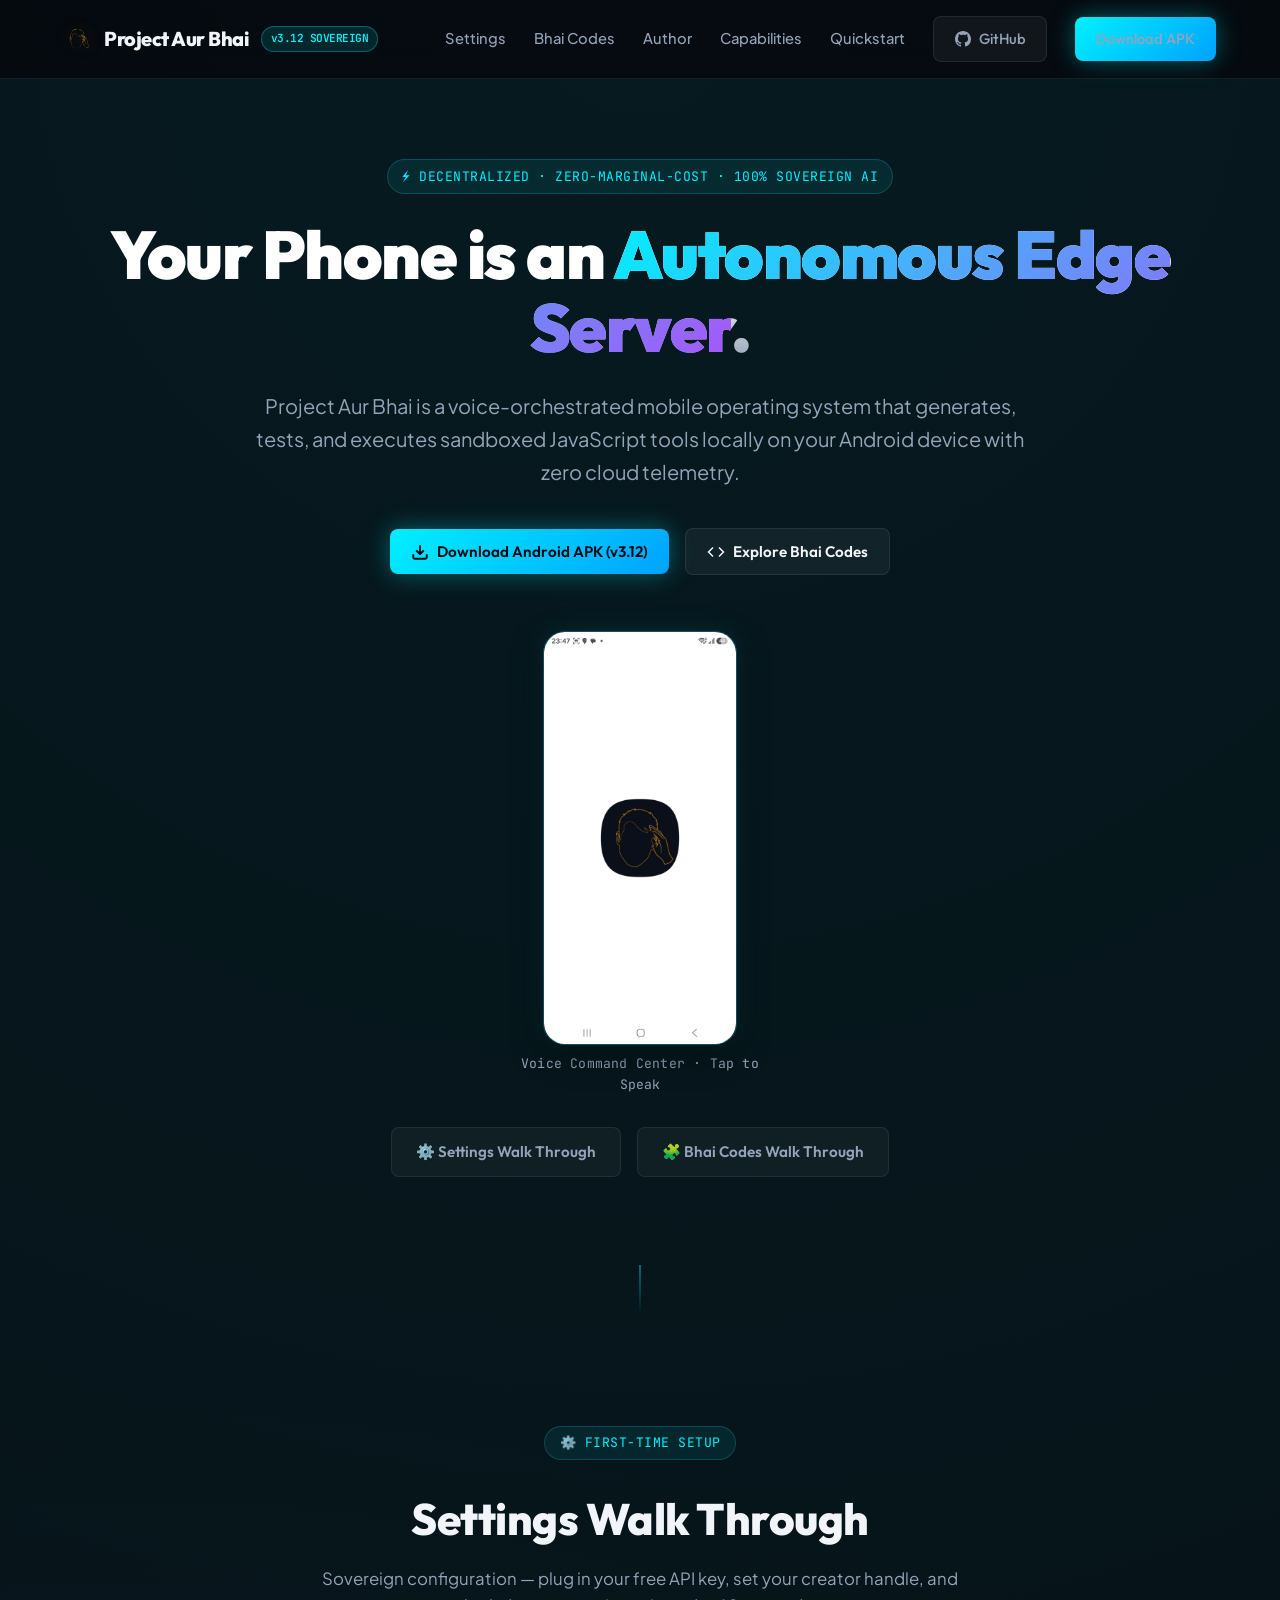
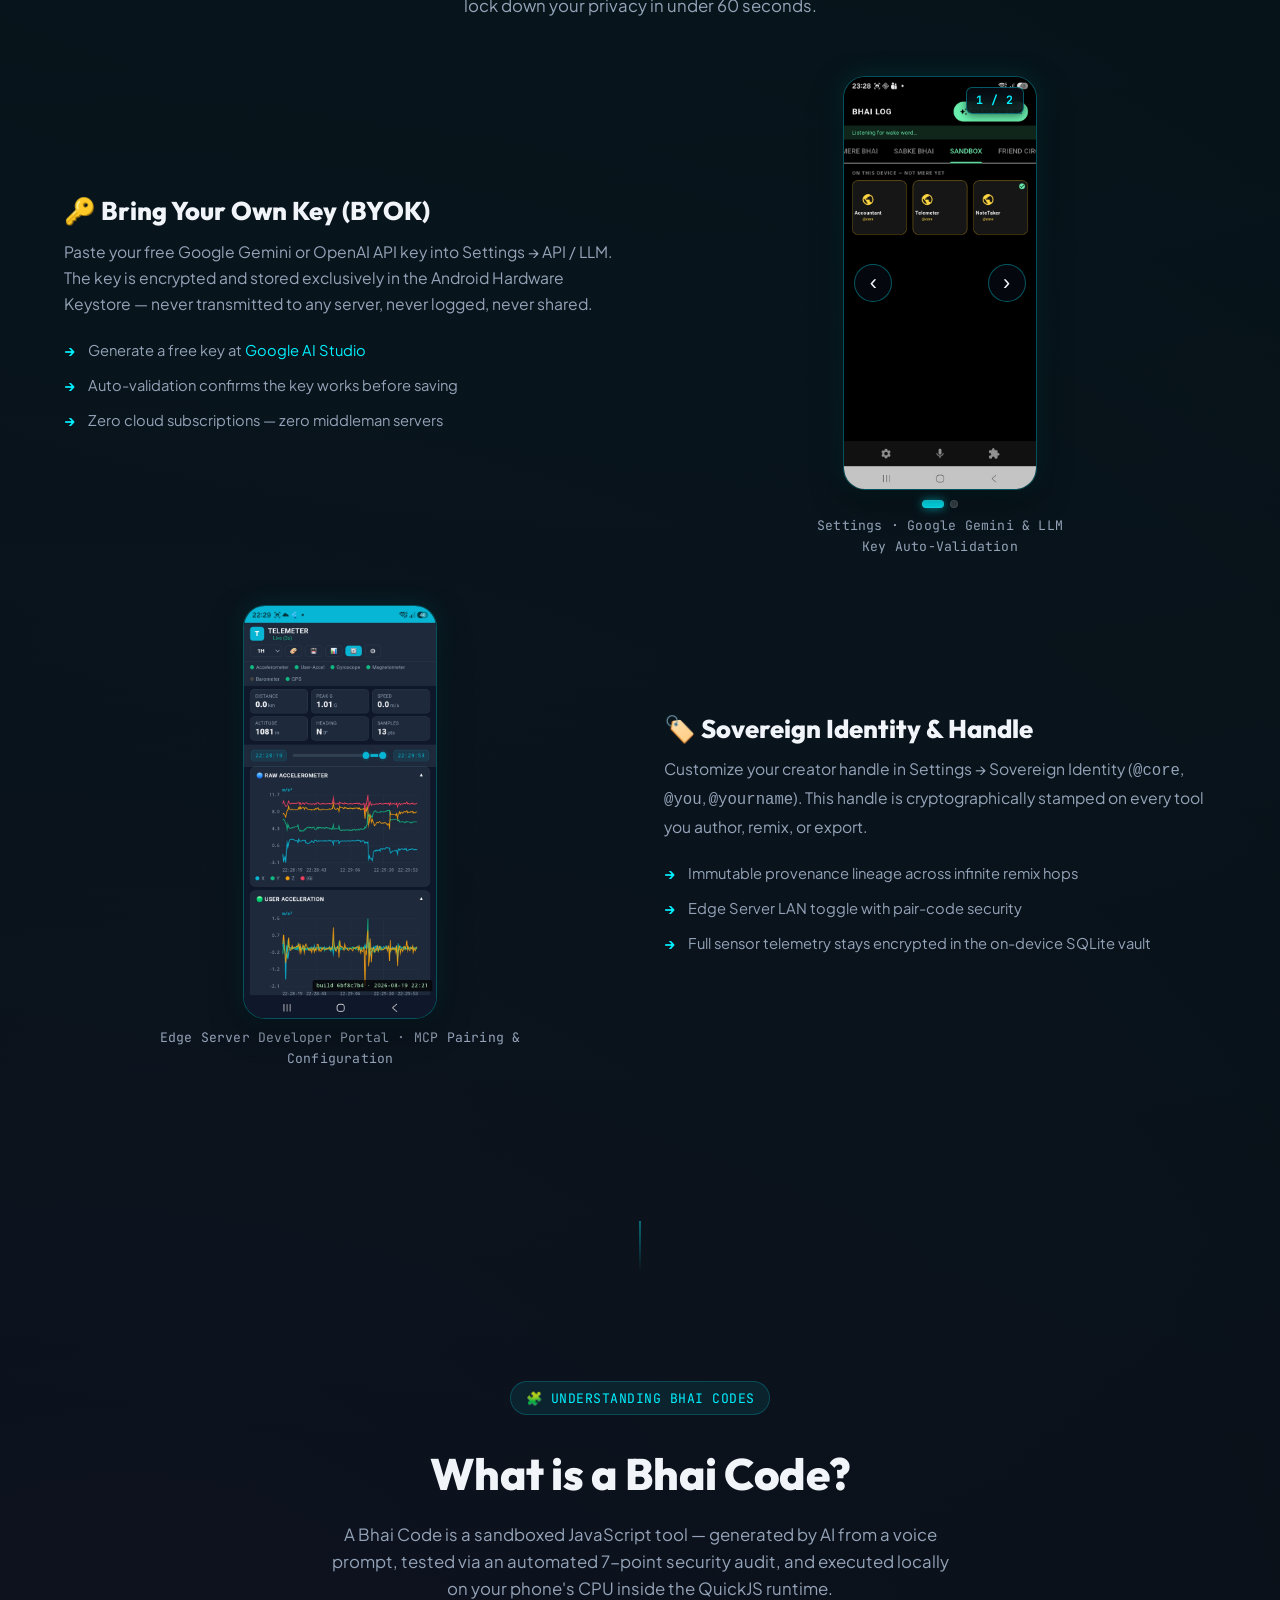
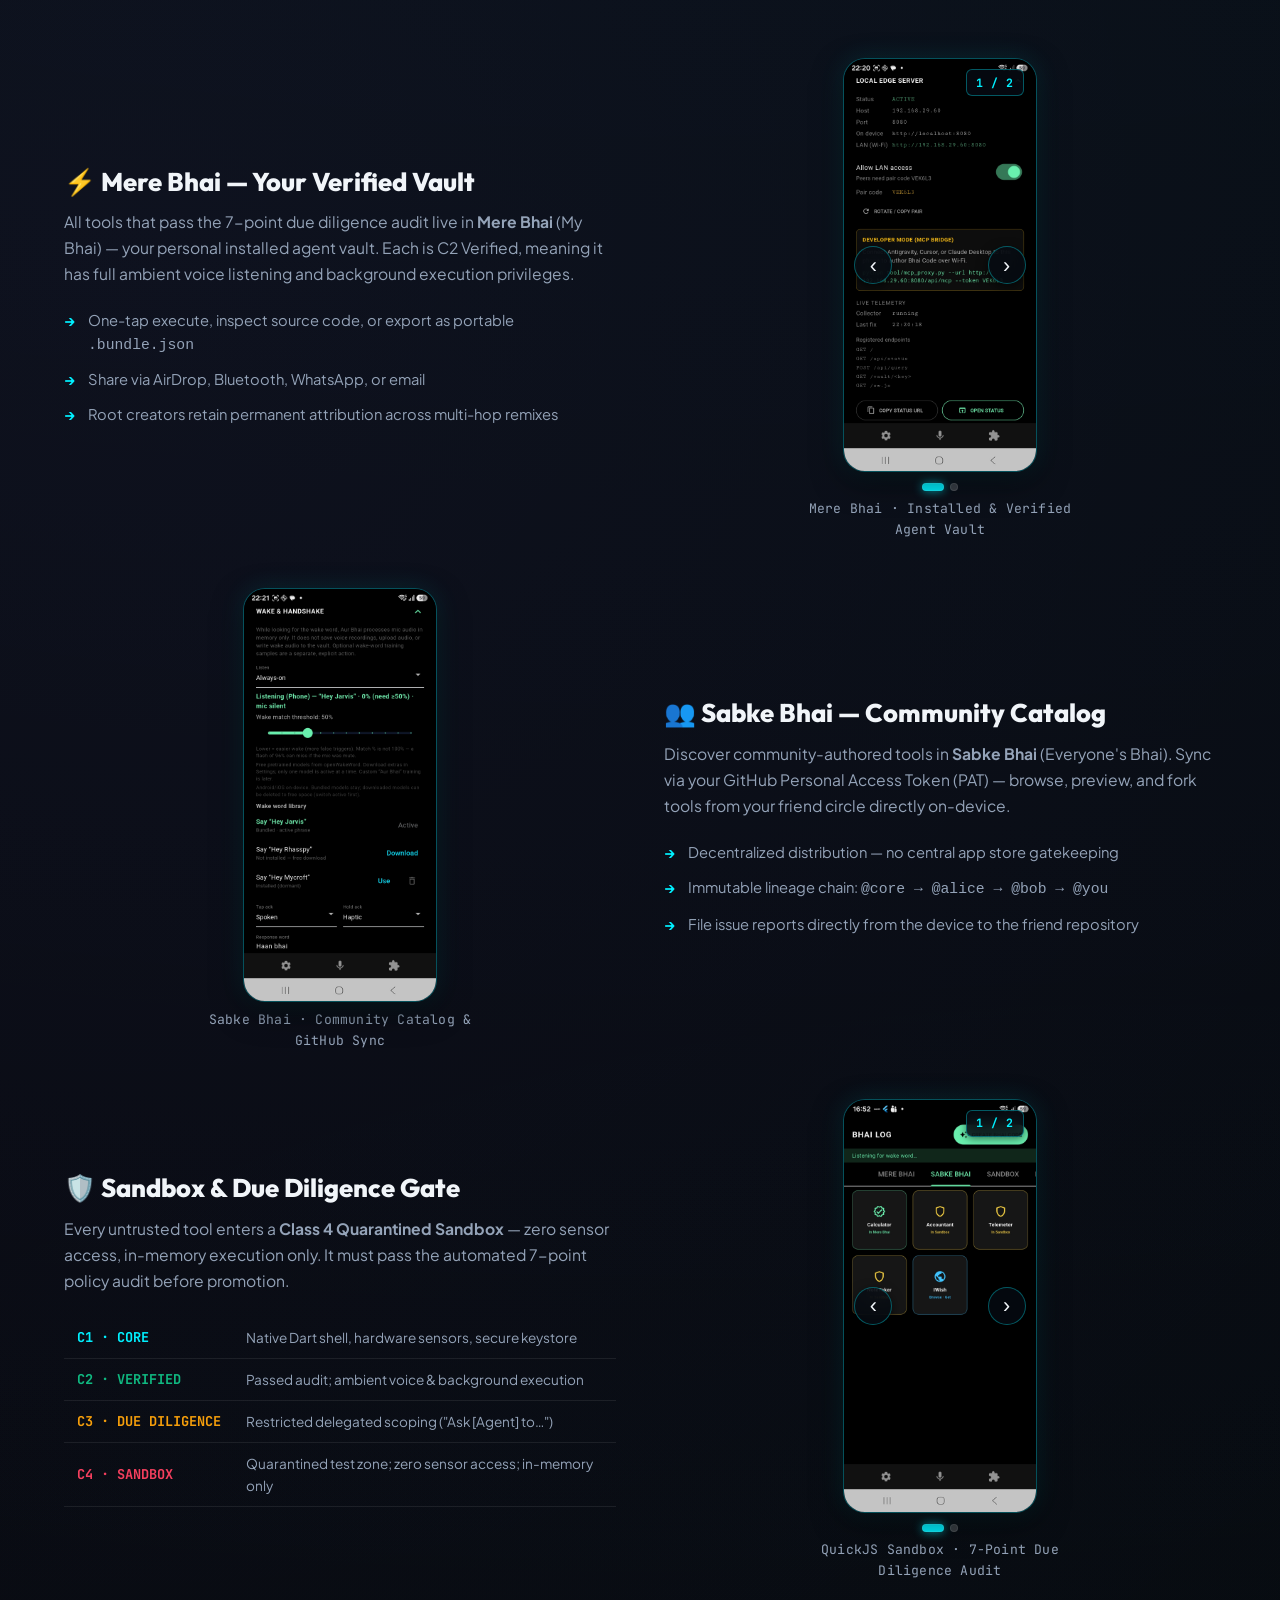
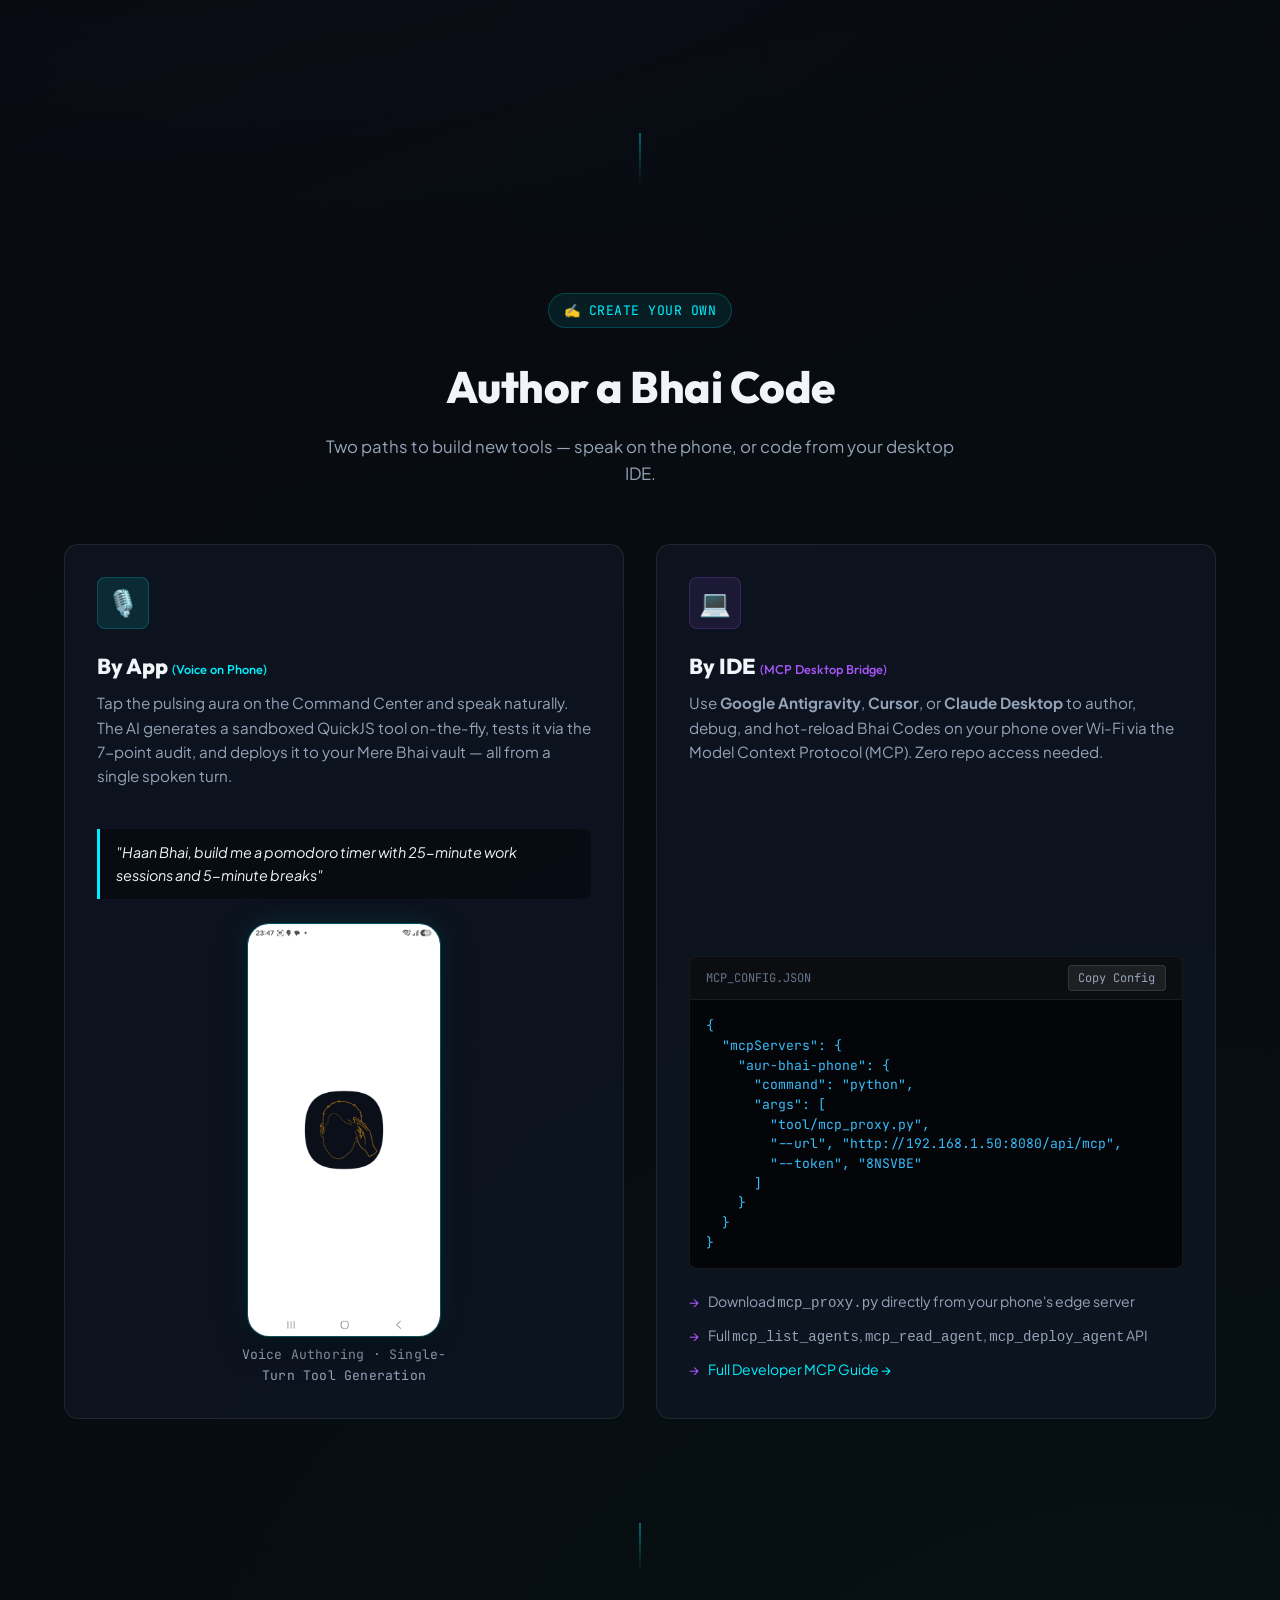
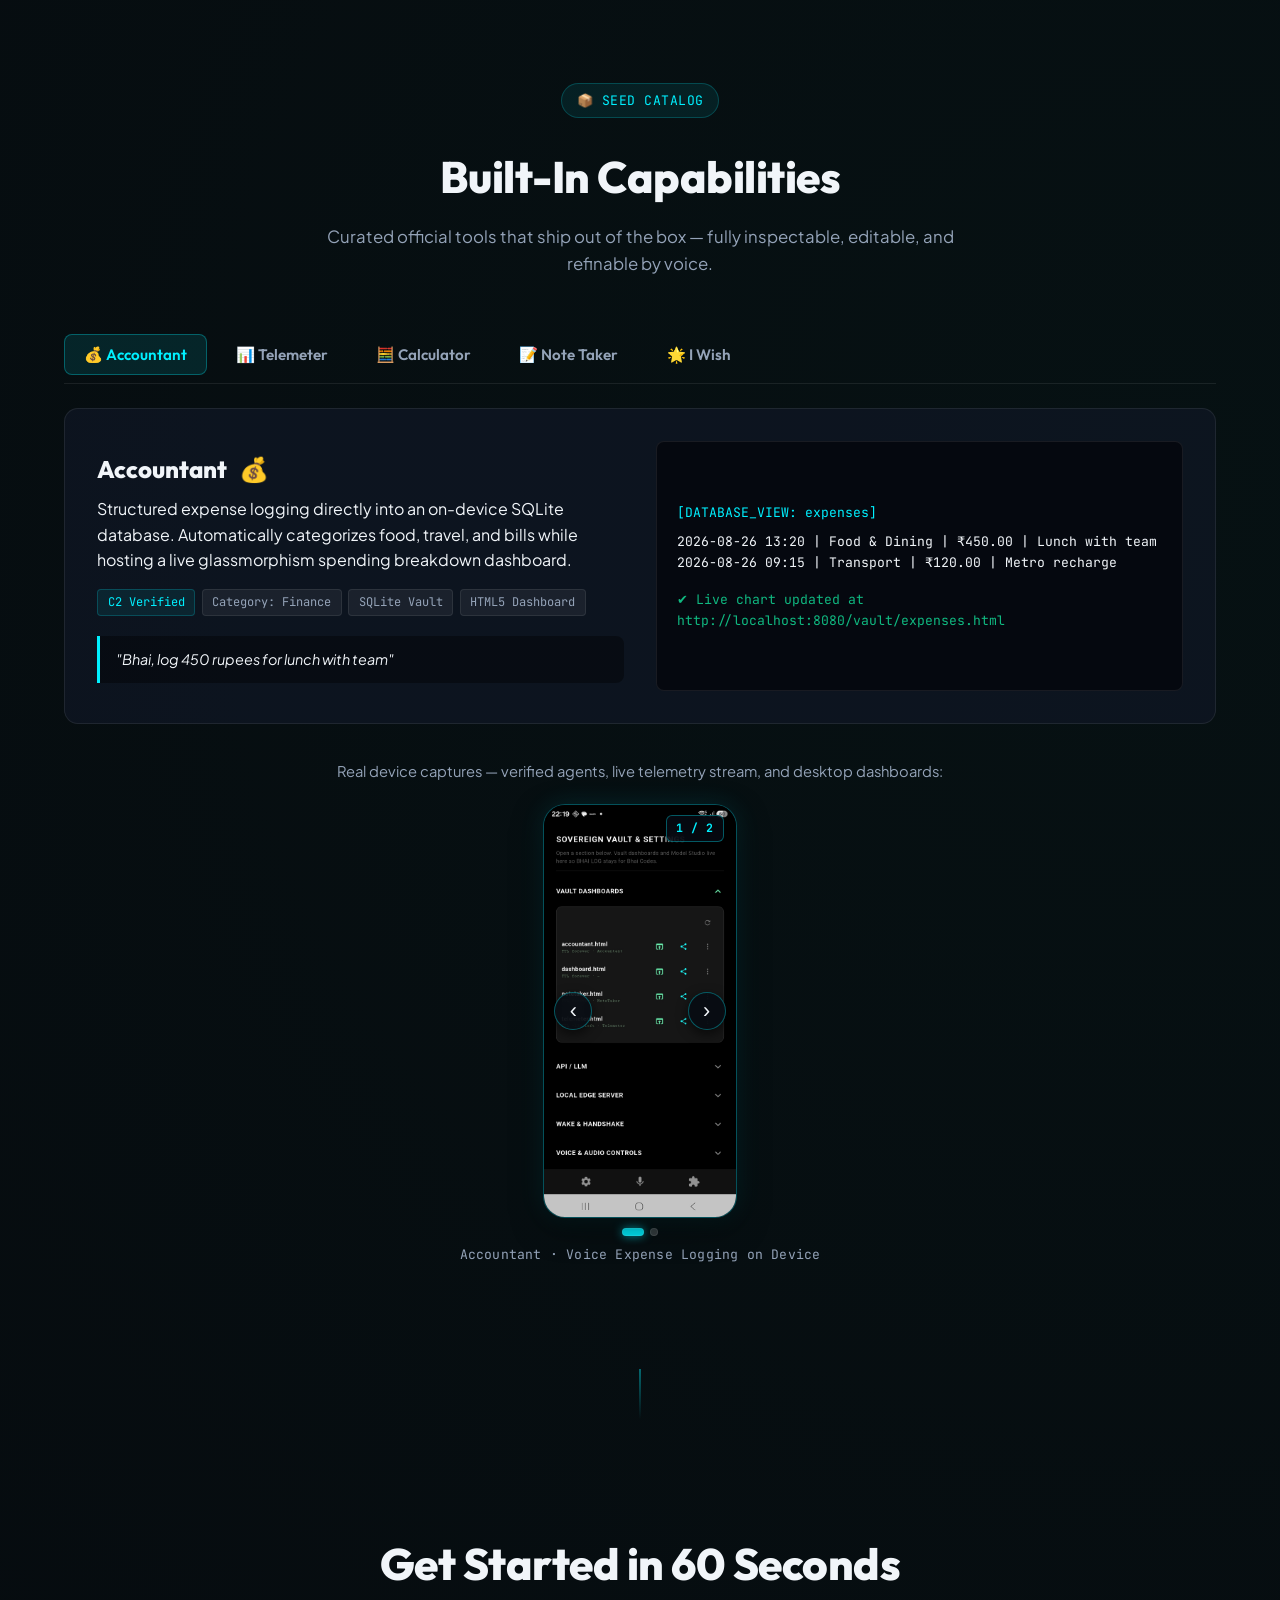
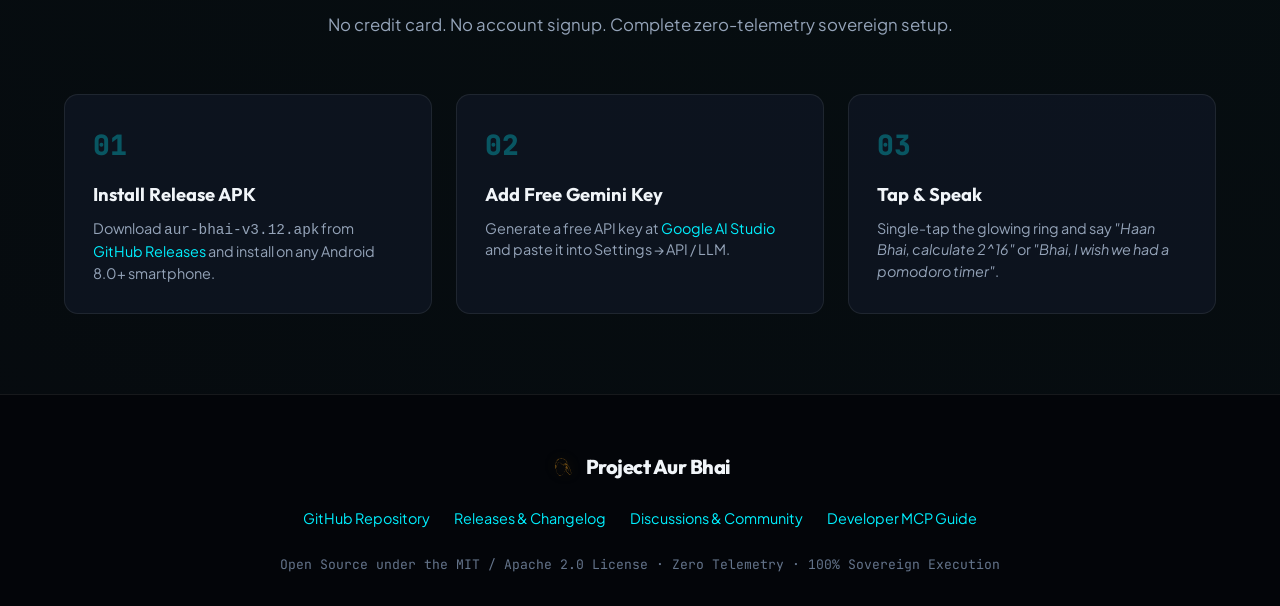
==== docs/index.html @ 577ad0f5 "feat: restructure landing page with responsive slideshows and configure native splash screens" ====
<!DOCTYPE html>
<html lang="en">
<head>
  <meta charset="UTF-8">
  <meta name="viewport" content="width=device-width, initial-scale=1.0">
  <title>Project Aur Bhai — The Sovereign Voice-Orchestrated Mobile Agentic OS</title>
  <meta name="description" content="Turn your Android phone into an autonomous edge server. A decentralized, voice-first mobile OS that writes, tests, and executes sandboxed JavaScript tools locally with Bring-Your-Own-Key privacy.">
  <link rel="preconnect" href="https://fonts.googleapis.com">
  <link rel="preconnect" href="https://fonts.gstatic.com" crossorigin>
  <link href="https://fonts.googleapis.com/css2?family=JetBrains+Mono:wght@400;500;700&family=Outfit:wght@400;500;600;700;800;900&family=Plus+Jakarta+Sans:wght@400;500;600;700&display=swap" rel="stylesheet">
  <style>
    :root {
      --bg-darkest: #06080d;
      --bg-darker: #0b0f19;
      --bg-card: rgba(16, 23, 38, 0.7);
      --bg-card-hover: rgba(23, 33, 54, 0.85);
      --border-subtle: rgba(255, 255, 255, 0.08);
      --border-glow: rgba(0, 240, 255, 0.3);
      --text-main: #f1f5f9;
      --text-muted: #94a3b8;
      --text-dim: #64748b;
      --accent-cyan: #00f0ff;
      --accent-emerald: #10b981;
      --accent-violet: #a855f7;
      --accent-amber: #f59e0b;
      --accent-rose: #f43f5e;
      --font-display: 'Outfit', sans-serif;
      --font-body: 'Plus Jakarta Sans', sans-serif;
      --font-mono: 'JetBrains Mono', monospace;
      --radius-sm: 8px;
      --radius-md: 14px;
      --radius-lg: 22px;
      --shadow-glow: 0 0 40px -10px rgba(0, 240, 255, 0.25);
      --shadow-card: 0 10px 30px -10px rgba(0, 0, 0, 0.5);
    }

    * {
      box-sizing: border-box;
      margin: 0;
      padding: 0;
    }

    body {
      background-color: var(--bg-darkest);
      color: var(--text-main);
      font-family: var(--font-body);
      line-height: 1.6;
      overflow-x: hidden;
      background-image: 
        radial-gradient(circle at 50% 0%, rgba(0, 240, 255, 0.08) 0%, transparent 60%),
        radial-gradient(circle at 10% 40%, rgba(168, 85, 247, 0.05) 0%, transparent 40%),
        radial-gradient(circle at 90% 80%, rgba(16, 185, 129, 0.05) 0%, transparent 40%);
    }

    a {
      color: var(--accent-cyan);
      text-decoration: none;
      transition: all 0.2s ease;
    }

    a:hover {
      text-shadow: 0 0 10px rgba(0, 240, 255, 0.6);
    }

    /* Top Navigation */
    header {
      position: sticky;
      top: 0;
      z-index: 100;
      backdrop-filter: blur(16px);
      -webkit-backdrop-filter: blur(16px);
      background: rgba(6, 8, 13, 0.8);
      border-bottom: 1px solid var(--border-subtle);
    }

    .nav-container {
      max-width: 1200px;
      margin: 0 auto;
      padding: 1rem 1.5rem;
      display: flex;
      align-items: center;
      justify-content: space-between;
    }

    .logo {
      display: flex;
      align-items: center;
      gap: 0.75rem;
      font-family: var(--font-display);
      font-size: 1.25rem;
      font-weight: 800;
      letter-spacing: -0.5px;
      color: var(--text-main);
    }

    .logo-ring {
      width: 24px;
      height: 24px;
      border-radius: 50%;
      border: 2.5px solid var(--accent-cyan);
      box-shadow: 0 0 12px var(--accent-cyan);
      animation: pulse 2.5s infinite ease-in-out;
    }

    .badge-pill {
      font-family: var(--font-mono);
      font-size: 0.7rem;
      background: rgba(0, 240, 255, 0.12);
      color: var(--accent-cyan);
      padding: 0.2rem 0.55rem;
      border-radius: 20px;
      border: 1px solid rgba(0, 240, 255, 0.3);
      font-weight: 600;
    }

    nav.nav-links {
      display: flex;
      align-items: center;
      gap: 1.75rem;
    }

    nav.nav-links a {
      color: var(--text-muted);
      font-size: 0.92rem;
      font-weight: 500;
    }

    nav.nav-links a:hover {
      color: var(--text-main);
    }

    .btn {
      display: inline-flex;
      align-items: center;
      justify-content: center;
      gap: 0.5rem;
      padding: 0.65rem 1.3rem;
      border-radius: var(--radius-sm);
      font-family: var(--font-display);
      font-weight: 600;
      font-size: 0.95rem;
      cursor: pointer;
      transition: all 0.25s ease;
      border: none;
    }

    .btn-primary {
      background: linear-gradient(135deg, var(--accent-cyan), #00a2ff);
      color: #030a14;
      box-shadow: 0 0 25px rgba(0, 240, 255, 0.35);
    }

    .btn-primary:hover {
      transform: translateY(-2px);
      box-shadow: 0 0 35px rgba(0, 240, 255, 0.6);
      color: #000;
    }

    .btn-secondary {
      background: rgba(255, 255, 255, 0.05);
      color: var(--text-main);
      border: 1px solid var(--border-subtle);
    }

    .btn-secondary:hover {
      background: rgba(255, 255, 255, 0.1);
      border-color: rgba(255, 255, 255, 0.2);
      transform: translateY(-2px);
    }

    /* Hero Section */
    .hero {
      padding: 5rem 1.5rem 4rem;
      max-width: 1200px;
      margin: 0 auto;
      text-align: center;
    }

    .eyebrow {
      display: inline-flex;
      align-items: center;
      gap: 0.5rem;
      font-family: var(--font-mono);
      font-size: 0.82rem;
      color: var(--accent-cyan);
      background: rgba(0, 240, 255, 0.08);
      border: 1px solid rgba(0, 240, 255, 0.2);
      padding: 0.35rem 0.9rem;
      border-radius: 30px;
      margin-bottom: 1.5rem;
      text-transform: uppercase;
      letter-spacing: 0.5px;
    }

    .hero h1 {
      font-family: var(--font-display);
      font-size: clamp(2.5rem, 5.5vw, 4.2rem);
      font-weight: 900;
      letter-spacing: -1.5px;
      line-height: 1.1;
      margin-bottom: 1.5rem;
      background: linear-gradient(180deg, #ffffff 40%, #94a3b8 100%);
      -webkit-background-clip: text;
      -webkit-text-fill-color: transparent;
    }

    .hero h1 span.highlight {
      background: linear-gradient(135deg, var(--accent-cyan) 0%, var(--accent-violet) 100%);
      -webkit-background-clip: text;
      -webkit-text-fill-color: transparent;
    }

    .hero-p {
      font-size: clamp(1.05rem, 2vw, 1.25rem);
      color: var(--text-muted);
      max-width: 780px;
      margin: 0 auto 2.5rem;
      line-height: 1.65;
    }

    .hero-actions {
      display: flex;
      align-items: center;
      justify-content: center;
      gap: 1rem;
      flex-wrap: wrap;
      margin-bottom: 3.5rem;
    }

    /* Device / Shell Mockup */
    .mockup-wrapper {
      max-width: 960px;
      margin: 0 auto;
      background: var(--bg-card);
      border: 1px solid var(--border-glow);
      border-radius: var(--radius-lg);
      padding: 1.5rem;
      box-shadow: var(--shadow-glow), var(--shadow-card);
      backdrop-filter: blur(20px);
      text-align: left;
    }

    .mockup-header {
      display: flex;
      align-items: center;
      justify-content: space-between;
      padding-bottom: 1rem;
      border-bottom: 1px solid var(--border-subtle);
      margin-bottom: 1.25rem;
    }

    .mockup-dots {
      display: flex;
      gap: 6px;
    }

    .mockup-dot {
      width: 10px;
      height: 10px;
      border-radius: 50%;
      background: rgba(255, 255, 255, 0.2);
    }
    .mockup-dot.red { background: #ef4444; }
    .mockup-dot.yellow { background: #f59e0b; }
    .mockup-dot.green { background: #10b981; }

    .mockup-title {
      font-family: var(--font-mono);
      font-size: 0.82rem;
      color: var(--text-dim);
    }

    .mockup-body {
      display: grid;
      grid-template-columns: 1fr 1.3fr;
      gap: 1.5rem;
    }

    @media (max-width: 768px) {
      .mockup-body {
        grid-template-columns: 1fr;
      }
    }

    .phone-preview-card {
      background: #04060a;
      border: 1px solid rgba(255, 255, 255, 0.05);
      border-radius: var(--radius-md);
      padding: 1.5rem;
      display: flex;
      flex-direction: column;
      align-items: center;
      justify-content: center;
      min-height: 320px;
      position: relative;
      overflow: hidden;
    }

    .pulse-aura {
      width: 110px;
      height: 110px;
      border-radius: 50%;
      border: 2px solid var(--accent-cyan);
      box-shadow: 0 0 35px var(--accent-cyan);
      display: flex;
      align-items: center;
      justify-content: center;
      margin-bottom: 1.5rem;
      position: relative;
      animation: pulse-ring 3s infinite;
    }

    .pulse-inner {
      width: 70px;
      height: 70px;
      border-radius: 50%;
      background: linear-gradient(135deg, rgba(0, 240, 255, 0.2), rgba(168, 85, 247, 0.3));
      display: flex;
      align-items: center;
      justify-content: center;
      font-size: 1.8rem;
    }

    .phone-state {
      font-family: var(--font-display);
      font-size: 1.15rem;
      font-weight: 700;
      color: var(--text-main);
      margin-bottom: 0.25rem;
    }

    .phone-sub {
      font-size: 0.82rem;
      color: var(--text-dim);
      text-align: center;
      max-width: 220px;
    }

    .terminal-side {
      background: #05070c;
      border: 1px solid rgba(255, 255, 255, 0.05);
      border-radius: var(--radius-md);
      padding: 1.25rem;
      font-family: var(--font-mono);
      font-size: 0.85rem;
      display: flex;
      flex-direction: column;
      justify-content: space-between;
    }

    .log-line {
      margin-bottom: 0.65rem;
      display: flex;
      gap: 0.5rem;
    }

    .log-tag {
      color: var(--accent-cyan);
      font-weight: 600;
    }

    .log-tag.exec { color: var(--accent-emerald); }
    .log-tag.warn { color: var(--accent-amber); }
    .log-tag.js { color: var(--accent-violet); }

    .log-msg {
      color: var(--text-muted);
    }

    /* Three Pillars Section */
    .section {
      max-width: 1200px;
      margin: 0 auto;
      padding: 5rem 1.5rem;
    }

    .section-header {
      text-align: center;
      margin-bottom: 3.5rem;
    }

    .section-header h2 {
      font-family: var(--font-display);
      font-size: clamp(2rem, 3.5vw, 2.75rem);
      font-weight: 800;
      letter-spacing: -0.5px;
      margin-bottom: 0.75rem;
    }

    .section-header p {
      color: var(--text-muted);
      font-size: 1.05rem;
      max-width: 640px;
      margin: 0 auto;
    }

    .grid-3 {
      display: grid;
      grid-template-columns: repeat(auto-fit, minmax(320px, 1fr));
      gap: 1.75rem;
    }

    .card {
      background: var(--bg-card);
      border: 1px solid var(--border-subtle);
      border-radius: var(--radius-md);
      padding: 2rem;
      transition: all 0.3s ease;
      position: relative;
    }

    .card:hover {
      background: var(--bg-card-hover);
      border-color: var(--border-glow);
      transform: translateY(-4px);
      box-shadow: var(--shadow-card);
    }

    .card-icon {
      width: 48px;
      height: 48px;
      border-radius: var(--radius-sm);
      display: flex;
      align-items: center;
      justify-content: center;
      font-size: 1.5rem;
      margin-bottom: 1.25rem;
      background: rgba(0, 240, 255, 0.1);
      border: 1px solid rgba(0, 240, 255, 0.2);
    }

    .card-icon.emerald {
      background: rgba(16, 185, 129, 0.1);
      border-color: rgba(16, 185, 129, 0.2);
    }

    .card-icon.violet {
      background: rgba(168, 85, 247, 0.1);
      border-color: rgba(168, 85, 247, 0.2);
    }

    .card h3 {
      font-family: var(--font-display);
      font-size: 1.3rem;
      font-weight: 700;
      margin-bottom: 0.65rem;
      color: var(--text-main);
    }

    .card p {
      color: var(--text-muted);
      font-size: 0.95rem;
      line-height: 1.6;
    }

    /* Seed Bhai Codes Showcase */
    .bhai-tabs {
      display: flex;
      gap: 0.5rem;
      overflow-x: auto;
      padding-bottom: 0.5rem;
      margin-bottom: 1.5rem;
      border-bottom: 1px solid var(--border-subtle);
    }

    .tab-btn {
      padding: 0.65rem 1.2rem;
      background: transparent;
      border: 1px solid transparent;
      border-radius: var(--radius-sm);
      color: var(--text-muted);
      font-family: var(--font-display);
      font-size: 0.95rem;
      font-weight: 600;
      cursor: pointer;
      white-space: nowrap;
      transition: all 0.2s ease;
    }

    .tab-btn:hover {
      color: var(--text-main);
      background: rgba(255, 255, 255, 0.05);
    }

    .tab-btn.active {
      color: var(--accent-cyan);
      background: rgba(0, 240, 255, 0.1);
      border-color: rgba(0, 240, 255, 0.3);
    }

    .bhai-display {
      background: var(--bg-card);
      border: 1px solid var(--border-subtle);
      border-radius: var(--radius-md);
      padding: 2rem;
      display: grid;
      grid-template-columns: 1fr 1fr;
      gap: 2rem;
      align-items: center;
    }

    @media (max-width: 768px) {
      .bhai-display {
        grid-template-columns: 1fr;
      }
    }

    .bhai-info h3 {
      font-family: var(--font-display);
      font-size: 1.5rem;
      font-weight: 800;
      margin-bottom: 0.5rem;
      display: flex;
      align-items: center;
      gap: 0.75rem;
    }

    .bhai-chips {
      display: flex;
      flex-wrap: wrap;
      gap: 0.4rem;
      margin: 1rem 0;
    }

    .chip {
      font-family: var(--font-mono);
      font-size: 0.75rem;
      padding: 0.2rem 0.6rem;
      border-radius: 4px;
      background: rgba(255, 255, 255, 0.06);
      color: var(--text-muted);
      border: 1px solid rgba(255, 255, 255, 0.08);
    }

    .chip.cyan {
      background: rgba(0, 240, 255, 0.08);
      color: var(--accent-cyan);
      border-color: rgba(0, 240, 255, 0.2);
    }

    .bhai-voice-box {
      background: rgba(0, 0, 0, 0.4);
      border-left: 3px solid var(--accent-cyan);
      padding: 0.75rem 1rem;
      margin-top: 1.25rem;
      border-radius: 0 var(--radius-sm) var(--radius-sm) 0;
      font-style: italic;
      font-size: 0.9rem;
      color: var(--text-main);
    }

    .bhai-screen-preview {
      background: #05080f;
      border: 1px solid rgba(255, 255, 255, 0.08);
      border-radius: var(--radius-sm);
      padding: 1.25rem;
      min-height: 250px;
      display: flex;
      flex-direction: column;
      justify-content: center;
      font-family: var(--font-mono);
      font-size: 0.82rem;
    }

    /* Developer MCP Bridge Showcase */
    .mcp-box {
      background: linear-gradient(180deg, rgba(16, 23, 38, 0.9) 0%, rgba(8, 12, 20, 0.95) 100%);
      border: 1px solid var(--border-glow);
      border-radius: var(--radius-lg);
      padding: 2.5rem;
      box-shadow: var(--shadow-glow);
    }

    .mcp-header-grid {
      display: grid;
      grid-template-columns: 1fr 1fr;
      gap: 2rem;
      margin-bottom: 2rem;
    }

    @media (max-width: 768px) {
      .mcp-header-grid {
        grid-template-columns: 1fr;
      }
    }

    .code-container {
      background: #030509;
      border: 1px solid rgba(255, 255, 255, 0.08);
      border-radius: var(--radius-sm);
      position: relative;
      overflow: hidden;
    }

    .code-top-bar {
      display: flex;
      align-items: center;
      justify-content: space-between;
      padding: 0.5rem 1rem;
      background: rgba(255, 255, 255, 0.03);
      border-bottom: 1px solid rgba(255, 255, 255, 0.06);
    }

    .code-lang {
      font-family: var(--font-mono);
      font-size: 0.75rem;
      color: var(--text-dim);
      text-transform: uppercase;
    }

    .copy-btn {
      background: rgba(255, 255, 255, 0.08);
      border: 1px solid rgba(255, 255, 255, 0.1);
      color: var(--text-muted);
      font-family: var(--font-mono);
      font-size: 0.75rem;
      padding: 0.25rem 0.6rem;
      border-radius: 4px;
      cursor: pointer;
      transition: all 0.2s;
    }

    .copy-btn:hover {
      background: var(--accent-cyan);
      color: #000;
    }

    pre {
      padding: 1rem;
      font-family: var(--font-mono);
      font-size: 0.82rem;
      color: #38bdf8;
      overflow-x: auto;
      line-height: 1.5;
    }

    /* 60s Quickstart */
    .steps-grid {
      display: grid;
      grid-template-columns: repeat(auto-fit, minmax(280px, 1fr));
      gap: 1.5rem;
    }

    .step-card {
      background: var(--bg-card);
      border: 1px solid var(--border-subtle);
      border-radius: var(--radius-md);
      padding: 1.75rem;
      position: relative;
    }

    .step-number {
      font-family: var(--font-mono);
      font-size: 1.75rem;
      font-weight: 900;
      color: var(--accent-cyan);
      opacity: 0.3;
      margin-bottom: 0.75rem;
    }

    .step-card h4 {
      font-family: var(--font-display);
      font-size: 1.15rem;
      font-weight: 700;
      margin-bottom: 0.5rem;
    }

    .step-card p {
      font-size: 0.9rem;
      color: var(--text-muted);
      line-height: 1.5;
    }

    /* Security Matrix */
    .security-table {
      width: 100%;
      border-collapse: collapse;
      background: var(--bg-card);
      border: 1px solid var(--border-subtle);
      border-radius: var(--radius-md);
      overflow: hidden;
    }

    .security-table th, .security-table td {
      padding: 1rem 1.25rem;
      text-align: left;
      border-bottom: 1px solid var(--border-subtle);
      font-size: 0.92rem;
    }

    .security-table th {
      background: rgba(0, 0, 0, 0.4);
      font-family: var(--font-display);
      font-weight: 700;
      color: var(--text-main);
    }

    .security-table td.tier {
      font-family: var(--font-mono);
      font-weight: 700;
    }

    .security-table td.tier.c1 { color: var(--accent-cyan); }
    .security-table td.tier.c2 { color: var(--accent-emerald); }
    .security-table td.tier.c3 { color: var(--accent-amber); }
    .security-table td.tier.c4 { color: var(--accent-rose); }

    /* Footer */
    footer {
      border-top: 1px solid var(--border-subtle);
      padding: 3.5rem 1.5rem 2rem;
      background: #030509;
      text-align: center;
    }

    .footer-content {
      max-width: 1200px;
      margin: 0 auto;
      display: flex;
      flex-direction: column;
      align-items: center;
      gap: 1.5rem;
    }

    .footer-links {
      display: flex;
      gap: 1.5rem;
      flex-wrap: wrap;
      justify-content: center;
      font-size: 0.9rem;
    }

    .footer-note {
      color: var(--text-dim);
      font-size: 0.82rem;
      font-family: var(--font-mono);
    }

    @keyframes pulse {
      0%, 100% { transform: scale(1); opacity: 0.8; box-shadow: 0 0 10px var(--accent-cyan); }
      50% { transform: scale(1.1); opacity: 1; box-shadow: 0 0 20px var(--accent-cyan); }
    }

    @keyframes pulse-ring {
      0%, 100% { transform: scale(1); box-shadow: 0 0 25px rgba(0, 240, 255, 0.4); }
      50% { transform: scale(1.05); box-shadow: 0 0 45px rgba(0, 240, 255, 0.8); }
    }

    /* Gallery / Visual Tour — repurposed for inline use */
    .gallery-img-wrap {
      position: relative;
      background: #030509;
      overflow: hidden;
      cursor: pointer;
      display: flex;
      align-items: center;
      justify-content: center;
      border-radius: var(--radius-md);
    }

    .gallery-img-wrap img {
      width: 100%;
      height: 100%;
      object-fit: cover;
      object-position: top center;
      transition: transform 0.4s ease;
    }

    .gallery-img-wrap:hover img {
      transform: scale(1.04);
    }

    .img-tag {
      position: absolute;
      top: 12px;
      right: 12px;
      background: rgba(6, 8, 13, 0.85);
      backdrop-filter: blur(8px);
      border: 1px solid var(--border-glow);
      color: var(--accent-cyan);
      font-family: var(--font-mono);
      font-size: 0.72rem;
      font-weight: 700;
      padding: 0.25rem 0.6rem;
      border-radius: 6px;
      text-transform: uppercase;
      letter-spacing: 0.5px;
    }

    /* Lightbox Modal with Carousel Navigation */
    .lightbox-modal {
      display: none;
      position: fixed;
      z-index: 1000;
      left: 0; top: 0;
      width: 100%; height: 100%;
      background: rgba(3, 5, 9, 0.94);
      backdrop-filter: blur(18px);
      -webkit-backdrop-filter: blur(18px);
      align-items: center;
      justify-content: center;
      flex-direction: column;
      padding: 1.5rem;
    }
    .lightbox-modal.active { display: flex; }
    .lightbox-content-wrap {
      position: relative;
      display: flex;
      flex-direction: column;
      align-items: center;
      justify-content: center;
      max-width: 92vw;
      max-height: 88vh;
    }
    .lightbox-modal img {
      max-width: min(92vw, 860px);
      max-height: 74vh;
      border-radius: var(--radius-md);
      border: 1px solid var(--border-glow);
      box-shadow: 0 0 60px rgba(0, 240, 255, 0.35);
      object-fit: contain;
      transition: opacity 0.2s ease;
    }
    .lightbox-caption {
      margin-top: 1rem; color: var(--text-main);
      font-family: var(--font-display); font-size: 1rem;
      font-weight: 600; text-align: center;
      max-width: 800px;
    }
    .lightbox-counter {
      color: var(--accent-cyan);
      font-family: var(--font-mono);
      font-size: 0.8rem;
      font-weight: 600;
      margin-top: 0.35rem;
      letter-spacing: 1px;
    }
    .lightbox-close {
      position: absolute; top: 20px; right: 30px;
      color: var(--text-muted); font-size: 2.2rem; font-weight: 300;
      cursor: pointer; transition: color 0.2s, transform 0.2s;
      z-index: 1010; line-height: 1;
    }
    .lightbox-close:hover { color: var(--accent-cyan); transform: scale(1.1); }
    .lightbox-nav {
      position: absolute;
      top: 50%;
      transform: translateY(-50%);
      width: 44px;
      height: 44px;
      border-radius: 50%;
      background: rgba(6, 10, 18, 0.85);
      border: 1px solid rgba(0, 240, 255, 0.4);
      color: var(--text-main);
      font-size: 1.6rem;
      display: flex;
      align-items: center;
      justify-content: center;
      cursor: pointer;
      transition: all 0.2s ease;
      z-index: 1010;
      user-select: none;
    }
    .lightbox-nav:hover {
      color: var(--accent-cyan);
      border-color: var(--accent-cyan);
      box-shadow: 0 0 20px rgba(0, 240, 255, 0.6);
      transform: translateY(-50%) scale(1.1);
    }
    .lightbox-nav.prev { left: 20px; }
    .lightbox-nav.next { right: 20px; }
    @media (max-width: 600px) {
      .lightbox-nav { width: 36px; height: 36px; font-size: 1.3rem; }
      .lightbox-nav.prev { left: 8px; }
      .lightbox-nav.next { right: 8px; }
      .lightbox-close { top: 12px; right: 18px; font-size: 1.8rem; }
    }

    /* Walkthrough Sections */
    .walkthrough-row {
      display: grid;
      grid-template-columns: 1fr 1fr;
      gap: 3rem;
      align-items: center;
      margin-bottom: 3rem;
    }
    .walkthrough-row.reverse { direction: rtl; }
    .walkthrough-row.reverse > * { direction: ltr; }

    @media (max-width: 768px) {
      .walkthrough-row, .walkthrough-row.reverse {
        grid-template-columns: 1fr;
        direction: ltr;
      }
    }

    .walkthrough-text h3 {
      font-family: var(--font-display);
      font-size: 1.6rem; font-weight: 800;
      margin-bottom: 0.75rem; line-height: 1.2;
    }

    .walkthrough-text p {
      color: var(--text-muted); font-size: 0.98rem;
      line-height: 1.65; margin-bottom: 1rem;
    }

    .walkthrough-text ul {
      list-style: none; padding: 0;
    }
    .walkthrough-text ul li {
      color: var(--text-muted); font-size: 0.92rem;
      padding: 0.4rem 0; padding-left: 1.5rem;
      position: relative; line-height: 1.5;
    }
    .walkthrough-text ul li::before {
      content: '→'; position: absolute; left: 0;
      color: var(--accent-cyan); font-weight: 700;
    }

    /* Responsive Viewport-Relative Screenshot & Slideshow System */
    .screenshot-frame,
    .slideshow-container {
      position: relative;
      max-width: 100%;
      margin: 0 auto;
      display: flex;
      flex-direction: column;
      align-items: center;
      justify-content: center;
    }
    .slideshow-container[data-slides-count="0"] {
      display: none !important;
    }

    .screenshot-frame,
    .slideshow-viewport {
      position: relative;
      max-height: min(46vh, 440px);
      max-width: 100%;
      display: flex;
      align-items: center;
      justify-content: center;
      border-radius: var(--radius-lg);
      background: rgba(8, 12, 20, 0.65);
      border: 1px solid var(--border-glow);
      box-shadow: 0 10px 30px rgba(0, 0, 0, 0.5), 0 0 25px rgba(0, 240, 255, 0.12);
      overflow: hidden;
      cursor: pointer;
      transition: transform 0.3s cubic-bezier(0.16, 1, 0.3, 1), box-shadow 0.3s ease, border-color 0.3s ease;
      user-select: none;
    }
    .screenshot-frame:hover,
    .slideshow-viewport:hover {
      transform: translateY(-3px);
      box-shadow: 0 14px 40px rgba(0, 0, 0, 0.6), 0 0 35px rgba(0, 240, 255, 0.28);
      border-color: rgba(0, 240, 255, 0.5);
    }
    .screenshot-frame img,
    .slideshow-viewport img {
      max-height: min(46vh, 440px);
      max-width: 100%;
      width: auto;
      height: auto;
      object-fit: contain;
      display: block;
      border-radius: calc(var(--radius-lg) - 2px);
    }

    /* Slideshow Multi-Slide Elements */
    .slide-item {
      display: none;
      opacity: 0;
      transition: opacity 0.35s ease, transform 0.35s ease;
      transform: scale(0.98);
      align-items: center;
      justify-content: center;
    }
    .slide-item.active {
      display: flex;
      opacity: 1;
      transform: scale(1);
    }
    .slide-item img {
      max-height: min(46vh, 440px);
      max-width: 100%;
      width: auto;
      height: auto;
      object-fit: contain;
      display: block;
    }

    .slide-badge {
      position: absolute;
      top: 10px;
      right: 12px;
      background: rgba(6, 10, 18, 0.85);
      backdrop-filter: blur(8px);
      -webkit-backdrop-filter: blur(8px);
      border: 1px solid rgba(0, 240, 255, 0.35);
      color: var(--accent-cyan);
      font-family: var(--font-mono);
      font-size: 0.72rem;
      font-weight: 700;
      padding: 0.2rem 0.55rem;
      border-radius: 6px;
      letter-spacing: 0.5px;
      z-index: 5;
      pointer-events: none;
      box-shadow: 0 2px 8px rgba(0, 0, 0, 0.5);
    }

    .slide-nav-btn {
      position: absolute;
      top: 50%;
      transform: translateY(-50%);
      width: 38px;
      height: 38px;
      border-radius: 50%;
      background: rgba(6, 10, 18, 0.8);
      backdrop-filter: blur(10px);
      -webkit-backdrop-filter: blur(10px);
      border: 1px solid rgba(0, 240, 255, 0.35);
      color: var(--text-main);
      font-size: 1.35rem;
      line-height: 1;
      display: flex;
      align-items: center;
      justify-content: center;
      cursor: pointer;
      z-index: 6;
      transition: all 0.2s ease;
      box-shadow: 0 4px 12px rgba(0, 0, 0, 0.6);
      user-select: none;
    }
    .slide-nav-btn:hover {
      background: rgba(0, 240, 255, 0.22);
      border-color: var(--accent-cyan);
      color: var(--accent-cyan);
      box-shadow: 0 0 16px rgba(0, 240, 255, 0.5);
      transform: translateY(-50%) scale(1.08);
    }
    .slide-nav-btn.prev { left: 10px; }
    .slide-nav-btn.next { right: 10px; }

    .slide-dots {
      display: flex;
      gap: 6px;
      align-items: center;
      justify-content: center;
      margin-top: 0.65rem;
    }
    .slide-dot {
      width: 8px;
      height: 8px;
      border-radius: 4px;
      background: rgba(255, 255, 255, 0.2);
      border: 1px solid rgba(255, 255, 255, 0.1);
      cursor: pointer;
      transition: all 0.25s ease;
      padding: 0;
    }
    .slide-dot:hover {
      background: rgba(0, 240, 255, 0.5);
    }
    .slide-dot.active {
      width: 22px;
      background: var(--accent-cyan);
      box-shadow: 0 0 10px rgba(0, 240, 255, 0.7);
    }

    .slide-caption-text {
      color: var(--text-muted);
      font-size: 0.82rem;
      font-family: var(--font-mono);
      text-align: center;
      margin-top: 0.45rem;
      max-width: 92%;
      min-height: 1.2rem;
      letter-spacing: 0.2px;
    }

    /* Split Panel for Author section */
    .split-panel {
      display: grid;
      grid-template-columns: 1fr 1fr;
      gap: 2rem;
    }
    @media (max-width: 768px) {
      .split-panel { grid-template-columns: 1fr; }
    }
    .split-card {
      background: var(--bg-card);
      border: 1px solid var(--border-subtle);
      border-radius: var(--radius-md);
      padding: 2rem;
      transition: all 0.3s ease;
      display: flex;
      flex-direction: column;
    }
    .split-card:hover {
      border-color: var(--border-glow);
      transform: translateY(-4px);
      box-shadow: var(--shadow-card);
    }
    .split-card .card-icon {
      width: 52px; height: 52px;
      border-radius: var(--radius-sm);
      display: flex; align-items: center; justify-content: center;
      font-size: 1.6rem; margin-bottom: 1.25rem;
    }
    .split-card h3 {
      font-family: var(--font-display);
      font-size: 1.35rem; font-weight: 800;
      margin-bottom: 0.5rem;
    }
    .split-card p {
      color: var(--text-muted); font-size: 0.95rem;
      line-height: 1.6; margin-bottom: 1.25rem; flex: 1;
    }

    /* Scroll connector lines */
    .section-connector {
      text-align: center; padding: 1.5rem 0;
    }
    .section-connector .line {
      display: inline-block; width: 2px; height: 50px;
      background: linear-gradient(180deg, var(--accent-cyan), transparent);
      opacity: 0.4;
    }

    /* Hero path buttons */
    .hero-paths {
      display: flex; justify-content: center;
      gap: 1rem; flex-wrap: wrap;
      margin-top: 2rem;
    }
    .path-btn {
      display: inline-flex; align-items: center; gap: 0.5rem;
      padding: 0.75rem 1.5rem;
      background: rgba(255, 255, 255, 0.04);
      border: 1px solid var(--border-subtle);
      border-radius: var(--radius-sm);
      color: var(--text-muted);
      font-family: var(--font-display);
      font-size: 0.95rem; font-weight: 600;
      cursor: pointer; transition: all 0.25s ease;
      text-decoration: none;
    }
    .path-btn:hover {
      color: var(--text-main);
      border-color: var(--border-glow);
      background: rgba(0, 240, 255, 0.06);
      transform: translateY(-2px);
      text-shadow: none;
    }

    /* Inline security mini-table */
    .security-mini {
      width: 100%; margin-top: 1.5rem;
      border-collapse: collapse;
      font-size: 0.85rem;
    }
    .security-mini td {
      padding: 0.6rem 0.8rem;
      border-bottom: 1px solid var(--border-subtle);
      color: var(--text-muted);
    }
    .security-mini td:first-child {
      font-family: var(--font-mono);
      font-weight: 700; white-space: nowrap;
    }
    .security-mini .c1 { color: var(--accent-cyan); }
    .security-mini .c2 { color: var(--accent-emerald); }
    .security-mini .c3 { color: var(--accent-amber); }
    .security-mini .c4 { color: var(--accent-rose); }
  </style>
</head>
<body>

  <!-- ═══════════════════════════════════════════════════════════ -->
  <!-- TOP HEADER NAVIGATION                                      -->
  <!-- ═══════════════════════════════════════════════════════════ -->
  <header>
    <div class="nav-container">
      <div class="logo">
        <img src="aur_bhai_logo.svg" alt="Aur Bhai Logo" style="width: 28px; height: 28px; filter: drop-shadow(0 0 8px rgba(245, 166, 35, 0.6));">
        <span>Project Aur Bhai</span>
        <span class="badge-pill">v3.12 SOVEREIGN</span>
      </div>
      <nav class="nav-links">
        <a href="#settings-walkthrough">Settings</a>
        <a href="#bhai-codes-walkthrough">Bhai Codes</a>
        <a href="#author-bhai-code">Author</a>
        <a href="#capabilities">Capabilities</a>
        <a href="#quickstart">Quickstart</a>
        <a href="https://github.com/tomarishan89/project_aur_bhai" target="_blank" class="btn btn-secondary">
          <svg width="16" height="16" viewBox="0 0 24 24" fill="currentColor"><path d="M12 0C5.37 0 0 5.37 0 12c0 5.31 3.435 9.795 8.205 11.385.6.105.825-.255.825-.57 0-.285-.015-1.23-.015-2.235-3.015.555-3.795-.735-4.035-1.41-.135-.345-.72-1.41-1.23-1.695-.42-.225-1.02-.78-.015-.795.945-.015 1.62.87 1.845 1.23 1.08 1.815 2.805 1.305 3.495.99.105-.78.42-1.305.765-1.605-2.67-.3-5.46-1.335-5.46-5.925 0-1.305.465-2.385 1.23-3.225-.12-.3-.54-1.53.12-3.18 0 0 1.005-.315 3.3 1.23.96-.27 1.98-.405 3-.405s2.04.135 3 .405c2.295-1.56 3.3-1.23 3.3-1.23.66 1.65.24 2.88.12 3.18.765.84 1.23 1.905 1.23 3.225 0 4.605-2.805 5.625-5.475 5.925.435.375.81 1.095.81 2.22 0 1.605-.015 2.895-.015 3.3 0 .315.225.69.825.57A12.02 12.02 0 0024 12c0-6.63-5.37-12-12-12z"/></svg>
          GitHub
        </a>
        <a href="#quickstart" class="btn btn-primary">Download APK</a>
      </nav>
    </div>
  </header>

  <!-- ═══════════════════════════════════════════════════════════ -->
  <!-- SECTION 1 — HERO: Landing App Screen                       -->
  <!-- ═══════════════════════════════════════════════════════════ -->
  <section class="hero">
    <div class="eyebrow">⚡ DECENTRALIZED · ZERO-MARGINAL-COST · 100% SOVEREIGN AI</div>
    <h1>Your Phone is an <span class="highlight">Autonomous Edge Server</span>.</h1>
    <p class="hero-p">
      Project Aur Bhai is a voice-orchestrated mobile operating system that generates, tests, and executes sandboxed JavaScript tools locally on your Android device with zero cloud telemetry.
    </p>

    <div class="hero-actions">
      <a href="https://github.com/tomarishan89/project_aur_bhai/releases" target="_blank" class="btn btn-primary">
        <svg width="18" height="18" viewBox="0 0 24 24" fill="none" stroke="currentColor" stroke-width="2.5"><path d="M21 15v4a2 2 0 0 1-2 2H5a2 2 0 0 1-2-2v-4"/><polyline points="7 10 12 15 17 10"/><line x1="12" y1="15" x2="12" y2="3"/></svg>
        Download Android APK (v3.12)
      </a>
      <a href="#bhai-codes-walkthrough" class="btn btn-secondary">
        <svg width="18" height="18" viewBox="0 0 24 24" fill="none" stroke="currentColor" stroke-width="2"><polyline points="16 18 22 12 16 6"/><polyline points="8 6 2 12 8 18"/></svg>
        Explore Bhai Codes
      </a>
    </div>

    <!-- Command Center Screenshot Showcase -->
    <div class="slideshow-container" data-slideshow style="max-width: 310px; margin: 0 auto;">
      <div class="slideshow-viewport">
        <img src="screenshots/command_center.jpg" alt="Aur Bhai Command Center — the landing app screen" data-caption="Voice Command Center · Tap to Speak" loading="lazy">
      </div>
    </div>

    <!-- Two Path Branches -->
    <div class="hero-paths">
      <a href="#settings-walkthrough" class="path-btn">⚙️ Settings Walk Through</a>
      <a href="#bhai-codes-walkthrough" class="path-btn">🧩 Bhai Codes Walk Through</a>
    </div>
  </section>

  <div class="section-connector"><div class="line"></div></div>

  <!-- ═══════════════════════════════════════════════════════════ -->
  <!-- SECTION 2 — SETTINGS WALK THROUGH                          -->
  <!-- ═══════════════════════════════════════════════════════════ -->
  <section class="section" id="settings-walkthrough">
    <div class="section-header">
      <div class="eyebrow">⚙️ FIRST-TIME SETUP</div>
      <h2>Settings Walk Through</h2>
      <p>Sovereign configuration — plug in your free API key, set your creator handle, and lock down your privacy in under 60 seconds.</p>
    </div>

    <div class="walkthrough-row">
      <div class="walkthrough-text">
        <h3>🔑 Bring Your Own Key (BYOK)</h3>
        <p>Paste your free Google Gemini or OpenAI API key into Settings → API / LLM. The key is encrypted and stored exclusively in the Android Hardware Keystore — never transmitted to any server, never logged, never shared.</p>
        <ul>
          <li>Generate a free key at <a href="https://aistudio.google.com/" target="_blank">Google AI Studio</a></li>
          <li>Auto-validation confirms the key works before saving</li>
          <li>Zero cloud subscriptions — zero middleman servers</li>
        </ul>
      </div>
      <div class="slideshow-container" data-slideshow style="max-width: 290px;">
        <div class="slideshow-viewport">
          <img src="screenshots/settings_byok_api.jpg" alt="Google Gemini & LLM Key Auto-Validation" data-caption="Settings · Google Gemini & LLM Key Auto-Validation" loading="lazy">
          <img src="screenshots/settings_sovereign.jpg" alt="Sovereign Identity and BYOK Settings" data-caption="Sovereign Settings · Hardware Keystore BYOK & Creator Handles" loading="lazy">
        </div>
      </div>
    </div>

    <div class="walkthrough-row reverse">
      <div class="walkthrough-text">
        <h3>🏷️ Sovereign Identity & Handle</h3>
        <p>Customize your creator handle in Settings → Sovereign Identity (<code>@core</code>, <code>@you</code>, <code>@yourname</code>). This handle is cryptographically stamped on every tool you author, remix, or export.</p>
        <ul>
          <li>Immutable provenance lineage across infinite remix hops</li>
          <li>Edge Server LAN toggle with pair-code security</li>
          <li>Full sensor telemetry stays encrypted in the on-device SQLite vault</li>
        </ul>
      </div>
      <div class="slideshow-container" data-slideshow style="max-width: 480px;">
        <div class="slideshow-viewport">
          <img src="screenshots/edge_server_portal.jpg" alt="Edge Server Developer Portal" data-caption="Edge Server Developer Portal · MCP Pairing & Configuration" loading="lazy">
        </div>
      </div>
    </div>
  </section>

  <div class="section-connector"><div class="line"></div></div>

  <!-- ═══════════════════════════════════════════════════════════ -->
  <!-- SECTION 3 — BHAI CODES WALK THROUGH                        -->
  <!-- ═══════════════════════════════════════════════════════════ -->
  <section class="section" id="bhai-codes-walkthrough">
    <div class="section-header">
      <div class="eyebrow">🧩 UNDERSTANDING BHAI CODES</div>
      <h2>What is a Bhai Code?</h2>
      <p>A Bhai Code is a sandboxed JavaScript tool — generated by AI from a voice prompt, tested via an automated 7-point security audit, and executed locally on your phone's CPU inside the QuickJS runtime.</p>
    </div>

    <!-- Mere Bhai -->
    <div class="walkthrough-row">
      <div class="walkthrough-text">
        <h3>⚡ Mere Bhai — Your Verified Vault</h3>
        <p>All tools that pass the 7-point due diligence audit live in <strong>Mere Bhai</strong> (My Bhai) — your personal installed agent vault. Each is C2 Verified, meaning it has full ambient voice listening and background execution privileges.</p>
        <ul>
          <li>One-tap execute, inspect source code, or export as portable <code>.bundle.json</code></li>
          <li>Share via AirDrop, Bluetooth, WhatsApp, or email</li>
          <li>Root creators retain permanent attribution across multi-hop remixes</li>
        </ul>
      </div>
      <div class="slideshow-container" data-slideshow style="max-width: 290px;">
        <div class="slideshow-viewport">
          <img src="screenshots/mere_bhai_agents.jpg" alt="Mere Bhai - Verified Agent Vault" data-caption="Mere Bhai · Installed & Verified Agent Vault" loading="lazy">
          <img src="screenshots/mere_bhai_inspect.jpg" alt="Inspect QuickJS Code & Permissions" data-caption="Mere Bhai · QuickJS Source Code & Ambient Voice Permissions" loading="lazy">
        </div>
      </div>
    </div>

    <!-- Sabke Bhai -->
    <div class="walkthrough-row reverse">
      <div class="walkthrough-text">
        <h3>👥 Sabke Bhai — Community Catalog</h3>
        <p>Discover community-authored tools in <strong>Sabke Bhai</strong> (Everyone's Bhai). Sync via your GitHub Personal Access Token (PAT) — browse, preview, and fork tools from your friend circle directly on-device.</p>
        <ul>
          <li>Decentralized distribution — no central app store gatekeeping</li>
          <li>Immutable lineage chain: <code>@core → @alice → @bob → @you</code></li>
          <li>File issue reports directly from the device to the friend repository</li>
        </ul>
      </div>
      <div class="slideshow-container" data-slideshow style="max-width: 290px;">
        <div class="slideshow-viewport">
          <img src="screenshots/sabke_bhai_catalog.jpg" alt="Sabke Bhai - Community Catalog" data-caption="Sabke Bhai · Community Catalog & GitHub Sync" loading="lazy">
        </div>
      </div>
    </div>

    <!-- Sandbox & Security -->
    <div class="walkthrough-row">
      <div class="walkthrough-text">
        <h3>🛡️ Sandbox & Due Diligence Gate</h3>
        <p>Every untrusted tool enters a <strong>Class 4 Quarantined Sandbox</strong> — zero sensor access, in-memory execution only. It must pass the automated 7-point policy audit before promotion.</p>

        <table class="security-mini">
          <tr><td class="c1">C1 · CORE</td><td>Native Dart shell, hardware sensors, secure keystore</td></tr>
          <tr><td class="c2">C2 · VERIFIED</td><td>Passed audit; ambient voice & background execution</td></tr>
          <tr><td class="c3">C3 · DUE DILIGENCE</td><td>Restricted delegated scoping ("Ask [Agent] to…")</td></tr>
          <tr><td class="c4">C4 · SANDBOX</td><td>Quarantined test zone; zero sensor access; in-memory only</td></tr>
        </table>
      </div>
      <div class="slideshow-container" data-slideshow style="max-width: 290px;">
        <div class="slideshow-viewport">
          <img src="screenshots/sandbox_due_diligence.jpg" alt="QuickJS Sandbox and Due Diligence" data-caption="QuickJS Sandbox · 7-Point Due Diligence Audit" loading="lazy">
          <img src="screenshots/sandbox_run.jpg" alt="Sandbox Quarantined In-Memory Execution" data-caption="Sandbox · In-Memory Execution & Sensor Access Lockdown" loading="lazy">
        </div>
      </div>
    </div>
  </section>

  <div class="section-connector"><div class="line"></div></div>

  <!-- ═══════════════════════════════════════════════════════════ -->
  <!-- SECTION 4 — AUTHOR A BHAI CODE (Two Paths)                 -->
  <!-- ═══════════════════════════════════════════════════════════ -->
  <section class="section" id="author-bhai-code">
    <div class="section-header">
      <div class="eyebrow">✍️ CREATE YOUR OWN</div>
      <h2>Author a Bhai Code</h2>
      <p>Two paths to build new tools — speak on the phone, or code from your desktop IDE.</p>
    </div>

    <div class="split-panel">
      <!-- By App -->
      <div class="split-card">
        <div class="card-icon" style="background: rgba(0, 240, 255, 0.1); border: 1px solid rgba(0, 240, 255, 0.2);">🎙️</div>
        <h3>By App <span style="color: var(--accent-cyan); font-size: 0.8rem; font-weight: 500;">(Voice on Phone)</span></h3>
        <p>Tap the pulsing aura on the Command Center and speak naturally. The AI generates a sandboxed QuickJS tool on-the-fly, tests it via the 7-point audit, and deploys it to your Mere Bhai vault — all from a single spoken turn.</p>
        <div class="bhai-voice-box">
          "Haan Bhai, build me a pomodoro timer with 25-minute work sessions and 5-minute breaks"
        </div>
        <div style="margin-top: 1.5rem;">
          <div class="slideshow-container" data-slideshow style="max-width: 250px; margin: 0 auto;">
            <div class="slideshow-viewport">
              <img src="screenshots/command_center.jpg" alt="Voice authoring on phone" data-caption="Voice Authoring · Single-Turn Tool Generation" loading="lazy">
            </div>
          </div>
        </div>
      </div>

      <!-- By IDE -->
      <div class="split-card">
        <div class="card-icon" style="background: rgba(168, 85, 247, 0.1); border: 1px solid rgba(168, 85, 247, 0.2);">💻</div>
        <h3>By IDE <span style="color: var(--accent-violet); font-size: 0.8rem; font-weight: 500;">(MCP Desktop Bridge)</span></h3>
        <p>Use <strong>Google Antigravity</strong>, <strong>Cursor</strong>, or <strong>Claude Desktop</strong> to author, debug, and hot-reload Bhai Codes on your phone over Wi-Fi via the Model Context Protocol (MCP). Zero repo access needed.</p>
        <div class="code-container" style="margin-top: auto;">
          <div class="code-top-bar">
            <span class="code-lang">mcp_config.json</span>
            <button class="copy-btn" onclick="copyMcpConfig()">Copy Config</button>
          </div>
          <pre id="mcp-code-block">{
  "mcpServers": {
    "aur-bhai-phone": {
      "command": "python",
      "args": [
        "tool/mcp_proxy.py",
        "--url", "http://192.168.1.50:8080/api/mcp",
        "--token", "8NSVBE"
      ]
    }
  }
}</pre>
        </div>
        <ul style="margin-top: 1rem; list-style: none; padding: 0;">
          <li style="color: var(--text-muted); font-size: 0.88rem; padding: 0.3rem 0; padding-left: 1.2rem; position: relative;">
            <span style="position: absolute; left: 0; color: var(--accent-violet);">→</span>
            Download <code>mcp_proxy.py</code> directly from your phone's edge server
          </li>
          <li style="color: var(--text-muted); font-size: 0.88rem; padding: 0.3rem 0; padding-left: 1.2rem; position: relative;">
            <span style="position: absolute; left: 0; color: var(--accent-violet);">→</span>
            Full <code>mcp_list_agents</code>, <code>mcp_read_agent</code>, <code>mcp_deploy_agent</code> API
          </li>
          <li style="color: var(--text-muted); font-size: 0.88rem; padding: 0.3rem 0; padding-left: 1.2rem; position: relative;">
            <span style="position: absolute; left: 0; color: var(--accent-violet);">→</span>
            <a href="DEVELOPER_MCP_GUIDE.md" target="_blank">Full Developer MCP Guide →</a>
          </li>
        </ul>
      </div>
    </div>
  </section>

  <div class="section-connector"><div class="line"></div></div>

  <!-- ═══════════════════════════════════════════════════════════ -->
  <!-- SECTION 5 — CAPABILITIES (Seed Bhai Code Deep-Dive)        -->
  <!-- ═══════════════════════════════════════════════════════════ -->
  <section class="section" id="capabilities">
    <div class="section-header">
      <div class="eyebrow">📦 SEED CATALOG</div>
      <h2>Built-In Capabilities</h2>
      <p>Curated official tools that ship out of the box — fully inspectable, editable, and refinable by voice.</p>
    </div>

    <div class="bhai-tabs">
      <button class="tab-btn active" onclick="switchBhai('accountant')">💰 Accountant</button>
      <button class="tab-btn" onclick="switchBhai('telemeter')">📊 Telemeter</button>
      <button class="tab-btn" onclick="switchBhai('calculator')">🧮 Calculator</button>
      <button class="tab-btn" onclick="switchBhai('notetaker')">📝 Note Taker</button>
      <button class="tab-btn" onclick="switchBhai('iwish')">🌟 I Wish</button>
    </div>

    <div class="bhai-display" id="bhai-content">
      <div class="bhai-info">
        <h3 id="bhai-title">Accountant <span>💰</span></h3>
        <p id="bhai-desc">
          Structured expense logging directly into an on-device SQLite database. Automatically categorizes food, travel, and bills while hosting a live glassmorphism spending breakdown dashboard.
        </p>
        <div class="bhai-chips" id="bhai-chips">
          <span class="chip cyan">C2 Verified</span>
          <span class="chip">Category: Finance</span>
          <span class="chip">SQLite Vault</span>
          <span class="chip">HTML5 Dashboard</span>
        </div>
        <div class="bhai-voice-box" id="bhai-prompt">
          "Bhai, log 450 rupees for lunch with team"
        </div>
      </div>
      <div class="bhai-screen-preview" id="bhai-preview">
        <div style="color: var(--accent-cyan); margin-bottom: 0.5rem;">[DATABASE_VIEW: expenses]</div>
        <div>2026-08-26 13:20 | Food & Dining | ₹450.00 | Lunch with team</div>
        <div>2026-08-26 09:15 | Transport     | ₹120.00 | Metro recharge</div>
        <div style="margin-top: 1rem; color: var(--accent-emerald);">✔ Live chart updated at http://localhost:8080/vault/expenses.html</div>
      </div>
    </div>

    <!-- Capabilities Dynamic Slideshow Showcase -->
    <div id="capabilities-slideshow-wrap" style="margin-top: 2.25rem;">
      <p style="color: var(--text-muted); font-size: 0.92rem; text-align: center; margin-bottom: 1.25rem;">
        Real device captures — verified agents, live telemetry stream, and desktop dashboards:
      </p>
      <div class="slideshow-container" id="capabilities-slideshow" data-slideshow style="max-width: 460px;">
        <div class="slideshow-viewport"></div>
      </div>
    </div>
  </section>

  <div class="section-connector"><div class="line"></div></div>

  <!-- ═══════════════════════════════════════════════════════════ -->
  <!-- SECTION 6 — QUICKSTART                                     -->
  <!-- ═══════════════════════════════════════════════════════════ -->
  <section class="section" id="quickstart">
    <div class="section-header">
      <h2>Get Started in 60 Seconds</h2>
      <p>No credit card. No account signup. Complete zero-telemetry sovereign setup.</p>
    </div>
    <div class="steps-grid">
      <div class="step-card">
        <div class="step-number">01</div>
        <h4>Install Release APK</h4>
        <p>Download <code>aur-bhai-v3.12.apk</code> from <a href="https://github.com/tomarishan89/project_aur_bhai/releases" target="_blank">GitHub Releases</a> and install on any Android 8.0+ smartphone.</p>
      </div>
      <div class="step-card">
        <div class="step-number">02</div>
        <h4>Add Free Gemini Key</h4>
        <p>Generate a free API key at <a href="https://aistudio.google.com/" target="_blank">Google AI Studio</a> and paste it into Settings &rarr; API / LLM.</p>
      </div>
      <div class="step-card">
        <div class="step-number">03</div>
        <h4>Tap &amp; Speak</h4>
        <p>Single-tap the glowing ring and say <em>"Haan Bhai, calculate 2^16"</em> or <em>"Bhai, I wish we had a pomodoro timer"</em>.</p>
      </div>
    </div>
  </section>

  <!-- ═══════════════════════════════════════════════════════════ -->
  <!-- FOOTER                                                     -->
  <!-- ═══════════════════════════════════════════════════════════ -->
  <footer>
    <div class="footer-content">
      <div class="logo">
        <img src="aur_bhai_logo.svg" alt="Aur Bhai Logo" style="width: 24px; height: 24px; filter: drop-shadow(0 0 6px rgba(245, 166, 35, 0.5));">
        <span>Project Aur Bhai</span>
      </div>
      <div class="footer-links">
        <a href="https://github.com/tomarishan89/project_aur_bhai" target="_blank">GitHub Repository</a>
        <a href="https://github.com/tomarishan89/project_aur_bhai/releases" target="_blank">Releases &amp; Changelog</a>
        <a href="https://github.com/tomarishan89/project_aur_bhai/discussions" target="_blank">Discussions &amp; Community</a>
        <a href="DEVELOPER_MCP_GUIDE.md" target="_blank">Developer MCP Guide</a>
      </div>
      <div class="footer-note">
        Open Source under the MIT / Apache 2.0 License · Zero Telemetry · 100% Sovereign Execution
      </div>
    </div>
  </footer>

  <!-- ═══════════════════════════════════════════════════════════ -->
  <!-- SCRIPTS                                                    -->
  <!-- ═══════════════════════════════════════════════════════════ -->
  <script>
    /* ---- Lightbox Modal State & Carousel ---- */
    let currentLightboxSlides = [];
    let currentLightboxIndex = 0;

    function openLightbox(srcOrSlides, captionOrIndex) {
      const modal = document.getElementById('lightbox-modal');
      if (Array.isArray(srcOrSlides)) {
        currentLightboxSlides = srcOrSlides;
        currentLightboxIndex = typeof captionOrIndex === 'number' ? captionOrIndex : 0;
      } else {
        currentLightboxSlides = [{ src: srcOrSlides, caption: captionOrIndex || '' }];
        currentLightboxIndex = 0;
      }
      updateLightboxView();
      modal.classList.add('active');
      document.body.style.overflow = 'hidden';
    }

    function updateLightboxView() {
      if (!currentLightboxSlides || currentLightboxSlides.length === 0) return;
      const current = currentLightboxSlides[currentLightboxIndex];
      const img = document.getElementById('lightbox-img');
      const captionEl = document.getElementById('lightbox-caption');
      const counterEl = document.getElementById('lightbox-counter');
      const prevBtn = document.getElementById('lightbox-prev');
      const nextBtn = document.getElementById('lightbox-next');

      img.style.opacity = '0.3';
      setTimeout(() => {
        img.src = current.src;
        img.alt = current.caption || 'Enlarged screenshot';
        captionEl.textContent = current.caption || '';
        img.style.opacity = '1';
      }, 100);

      if (currentLightboxSlides.length > 1) {
        counterEl.textContent = `${currentLightboxIndex + 1} / ${currentLightboxSlides.length}`;
        counterEl.style.display = 'block';
        prevBtn.style.display = 'flex';
        nextBtn.style.display = 'flex';
      } else {
        counterEl.style.display = 'none';
        prevBtn.style.display = 'none';
        nextBtn.style.display = 'none';
      }
    }

    function stepLightbox(delta) {
      if (currentLightboxSlides.length <= 1) return;
      currentLightboxIndex = (currentLightboxIndex + delta + currentLightboxSlides.length) % currentLightboxSlides.length;
      updateLightboxView();
    }

    function closeLightbox() {
      const modal = document.getElementById('lightbox-modal');
      modal.classList.remove('active');
      document.body.style.overflow = '';
    }

    document.addEventListener('keydown', (e) => {
      const modal = document.getElementById('lightbox-modal');
      if (!modal.classList.contains('active')) return;
      if (e.key === 'Escape') closeLightbox();
      if (e.key === 'ArrowLeft') stepLightbox(-1);
      if (e.key === 'ArrowRight') stepLightbox(1);
    });

    /* ---- Declarative Slideshow Engine ---- */
    function initSlideshow(container) {
      if (!container) return;
      const viewport = container.querySelector('.slideshow-viewport');
      if (!viewport) return;

      // Clear any previously generated controls
      container.querySelectorAll('.slide-nav-btn, .slide-badge, .slide-dots, .slide-caption-text').forEach(el => el.remove());

      // Collect images
      const rawImgs = Array.from(viewport.querySelectorAll('img'));
      const count = rawImgs.length;
      container.setAttribute('data-slides-count', count);

      // Rule: 0 images -> Hide container cleanly (no slide show)
      if (count === 0) {
        container.style.display = 'none';
        return;
      }
      container.style.display = 'flex';

      const slidesData = rawImgs.map(img => ({
        src: img.getAttribute('src'),
        alt: img.getAttribute('alt') || '',
        caption: img.getAttribute('data-caption') || img.getAttribute('alt') || ''
      }));

      // Ensure each image is inside a .slide-item wrapper
      rawImgs.forEach((img, idx) => {
        let item = img.closest('.slide-item');
        if (!item) {
          item = document.createElement('div');
          item.className = 'slide-item';
          img.parentNode.insertBefore(item, img);
          item.appendChild(img);
        }
        item.classList.toggle('active', idx === 0);
      });

      const slideItems = Array.from(viewport.querySelectorAll('.slide-item'));
      let activeIdx = 0;

      function showSlide(index) {
        activeIdx = (index + count) % count;
        slideItems.forEach((item, idx) => {
          item.classList.toggle('active', idx === activeIdx);
        });
        const badge = container.querySelector('.slide-badge');
        if (badge) badge.textContent = `${activeIdx + 1} / ${count}`;
        const dots = container.querySelectorAll('.slide-dot');
        dots.forEach((d, idx) => d.classList.toggle('active', idx === activeIdx));
        const captionEl = container.querySelector('.slide-caption-text');
        if (captionEl) captionEl.textContent = slidesData[activeIdx].caption;
      }

      // Clicking viewport opens Lightbox at current slide
      viewport.onclick = (e) => {
        if (e.target.closest('.slide-nav-btn')) return;
        openLightbox(slidesData, activeIdx);
      };

      // Rule: 1 image -> Show single highlighted image, NO slideshow controls
      if (count === 1) {
        if (slidesData[0].caption) {
          const captionEl = document.createElement('div');
          captionEl.className = 'slide-caption-text';
          captionEl.textContent = slidesData[0].caption;
          container.appendChild(captionEl);
        }
        return;
      }

      // Rule: >= 2 images -> Interactive Slideshow
      // 1. Badge (1 / N)
      const badge = document.createElement('div');
      badge.className = 'slide-badge';
      badge.textContent = `1 / ${count}`;
      viewport.appendChild(badge);

      // 2. Previous & Next buttons
      const prevBtn = document.createElement('button');
      prevBtn.className = 'slide-nav-btn prev';
      prevBtn.innerHTML = '&#8249;';
      prevBtn.setAttribute('aria-label', 'Previous Slide');
      prevBtn.onclick = (e) => {
        e.stopPropagation();
        showSlide(activeIdx - 1);
      };

      const nextBtn = document.createElement('button');
      nextBtn.className = 'slide-nav-btn next';
      nextBtn.innerHTML = '&#8250;';
      nextBtn.setAttribute('aria-label', 'Next Slide');
      nextBtn.onclick = (e) => {
        e.stopPropagation();
        showSlide(activeIdx + 1);
      };

      viewport.appendChild(prevBtn);
      viewport.appendChild(nextBtn);

      // 3. Dot pagination
      const dotsContainer = document.createElement('div');
      dotsContainer.className = 'slide-dots';
      for (let i = 0; i < count; i++) {
        const dot = document.createElement('button');
        dot.className = 'slide-dot' + (i === 0 ? ' active' : '');
        dot.setAttribute('aria-label', `Go to slide ${i + 1}`);
        dot.onclick = (e) => {
          e.stopPropagation();
          showSlide(i);
        };
        dotsContainer.appendChild(dot);
      }
      container.appendChild(dotsContainer);

      // 4. Caption strip below
      const captionEl = document.createElement('div');
      captionEl.className = 'slide-caption-text';
      captionEl.textContent = slidesData[0].caption;
      container.appendChild(captionEl);

      // 5. Touch swipe gestures
      let touchStartX = 0;
      let touchStartY = 0;
      viewport.addEventListener('touchstart', (e) => {
        touchStartX = e.changedTouches[0].screenX;
        touchStartY = e.changedTouches[0].screenY;
      }, { passive: true });

      viewport.addEventListener('touchend', (e) => {
        const diffX = e.changedTouches[0].screenX - touchStartX;
        const diffY = e.changedTouches[0].screenY - touchStartY;
        if (Math.abs(diffX) > 40 && Math.abs(diffX) > Math.abs(diffY)) {
          if (diffX < 0) {
            showSlide(activeIdx + 1);
          } else {
            showSlide(activeIdx - 1);
          }
        }
      }, { passive: true });
    }

    function initAllSlideshows() {
      document.querySelectorAll('[data-slideshow]').forEach(el => {
        // Skip capabilities slideshow since it is dynamically updated by switchBhai
        if (el.id !== 'capabilities-slideshow') {
          initSlideshow(el);
        }
      });
    }

    /* ---- Capabilities Dynamic Showcase ---- */
    const bhaiData = {
      accountant: {
        title: "Accountant 💰",
        desc: "Structured expense logging directly into an on-device SQLite database. Automatically categorizes food, travel, and bills while hosting a live glassmorphism spending breakdown dashboard.",
        chips: ["C2 Verified", "Category: Finance", "SQLite Vault", "HTML5 Dashboard"],
        prompt: '"Bhai, log 450 rupees for lunch with team"',
        preview: `
<div style="color: var(--accent-cyan); margin-bottom: 0.5rem;">[DATABASE_VIEW: expenses]</div>
<div>2026-08-26 13:20 | Food & Dining | ₹450.00 | Lunch with team</div>
<div>2026-08-26 09:15 | Transport     | ₹120.00 | Metro recharge</div>
<div style="margin-top: 1rem; color: var(--accent-emerald);">✔ Live chart updated at http://localhost:8080/vault/expenses.html</div>`,
        screenshots: [
          { src: 'screenshots/accountant_mobile.jpg', caption: 'Accountant · Voice Expense Logging on Device' },
          { src: 'screenshots/accountant_web_dashboard.jpg', caption: 'Accountant · Live Expense Breakdown Dashboard on Desktop' }
        ]
      },
      telemeter: {
        title: "Telemeter 📊",
        desc: "Captures high-frequency inertial sensor data and hardware telemetry into an encrypted ring buffer. Serves a real-time charting dashboard on your local Wi-Fi.",
        chips: ["C2 Verified", "Category: Sensors", "Inertial Telemetry", "Real-Time Canvas"],
        prompt: '"Bhai, start telemetry recording and open dashboard on desktop"',
        preview: `
<div style="color: var(--accent-cyan); margin-bottom: 0.5rem;">[SENSOR_STREAM: 50Hz]</div>
<div>ACCEL_Z: 9.81 m/s² | GYRO_Y: +0.02 rad/s | TEMP: 31.4°C</div>
<div>BUFFER: 120 samples ring-buffered | SQLite Vault write clean</div>
<div style="margin-top: 1rem; color: var(--accent-emerald);">✔ Desktop auto-switched to http://192.168.1.50:8080/vault/locator.html</div>`,
        screenshots: [
          { src: 'screenshots/telemetry_mobile.jpg', caption: 'Mobile Telemetry · 50Hz Inertial Sensor Stream' },
          { src: 'screenshots/telemetry_web_live_graphs.jpg', caption: 'Desktop Browser · Shelf HTTP Server Live Charts' },
          { src: 'screenshots/telemetry_web_dashboard.jpg', caption: 'Multi-Metric Desktop Dashboard · All Sensor Channels' }
        ]
      },
      calculator: {
        title: "Calculator 🧮",
        desc: "Pure JavaScript mathematics engine supporting trigonometric calculations, matrix power operators (^), and instant spoken acoustic feedback.",
        chips: ["C2 Verified", "Category: Math", "QuickJS Sandbox", "Instant Spoken Voice"],
        prompt: '"Ask Calculator what is 2 to the power of 12 plus sqrt(625)"',
        preview: `
<div style="color: var(--accent-cyan); margin-bottom: 0.5rem;">[QUICKJS_EVAL]</div>
<div>EXPR: (2 ** 12) + Math.sqrt(625)</div>
<div>RESULT: 4121</div>
<div style="margin-top: 1rem; color: var(--accent-emerald);">✔ TTS Spoken: "Result is 4121, Bhai!"</div>`,
        screenshots: [
          { src: 'screenshots/calculator_mobile.jpg', caption: 'Calculator · QuickJS Arithmetic Evaluation & Spoken TTS' }
        ]
      },
      notetaker: {
        title: "Note Taker 📝",
        desc: "Acoustic speech-to-note engine with automatic hashtag extraction (#ideas, #todo) and local Markdown document export.",
        chips: ["C2 Verified", "Category: Productivity", "Tag Extraction", "Markdown Vault"],
        prompt: '"Bhai, take a note: buy groceries tomorrow #todo #home"',
        preview: `
<div style="color: var(--accent-cyan); margin-bottom: 0.5rem;">[VAULT_ASSET: note_20260826.md]</div>
<div># Note: Buy groceries tomorrow</div>
<div>Tags: #todo #home | Created: 2026-08-26T09:30:00Z</div>
<div style="margin-top: 1rem; color: var(--accent-emerald);">✔ Markdown exported to sovereign vault</div>`,
        screenshots: [
          { src: 'screenshots/notetaker_mobile.jpg', caption: 'Note Taker · Acoustic Notes with Hashtags & Markdown Vault' }
        ]
      },
      iwish: {
        title: "I Wish 🌟",
        desc: "Built-in sovereign feedback loop. Captures user feature wishes, categorizes them locally, and feeds an offline AI clustering triage pipeline to guide roadmap prioritization.",
        chips: ["C2 Verified", "Category: Feedback", "Priority Scoring", "Offline AI Triage"],
        prompt: '"Bhai, I wish we had an offline currency converter with live cached rates"',
        preview: `
<div style="color: var(--accent-cyan); margin-bottom: 0.5rem;">[WISH_INGEST]</div>
<div>WISH: "Offline currency converter" | CATEGORY: agent | TAGS: #finance #offline</div>
<div>TRIAGE SCORE: 12.0 (Freq: 2 x Fit: 3 x Act: 2) -> Weekly Roadmap Digest</div>
<div style="margin-top: 1rem; color: var(--accent-emerald);">✔ TTS: "Noted Bhai! Saved to your wishlist."</div>`,
        screenshots: [] // 0 images -> completely hides slideshow!
      }
    };

    function renderCapabilitiesSlideshow(screenshotsList) {
      const wrap = document.getElementById('capabilities-slideshow-wrap');
      const container = document.getElementById('capabilities-slideshow');
      if (!wrap || !container) return;

      const viewport = container.querySelector('.slideshow-viewport');
      viewport.innerHTML = '';

      if (!screenshotsList || screenshotsList.length === 0) {
        wrap.style.display = 'none';
        container.style.display = 'none';
        return;
      }

      wrap.style.display = 'block';
      container.style.display = 'flex';

      screenshotsList.forEach(item => {
        const img = document.createElement('img');
        img.src = item.src;
        img.alt = item.caption || 'Capability screenshot';
        img.setAttribute('data-caption', item.caption || '');
        img.setAttribute('loading', 'lazy');
        viewport.appendChild(img);
      });

      initSlideshow(container);
    }

    function switchBhai(key) {
      const data = bhaiData[key];
      if (!data) return;

      document.querySelectorAll('.tab-btn').forEach(btn => btn.classList.remove('active'));
      if (event && event.target) {
        event.target.classList.add('active');
      }

      document.getElementById('bhai-title').innerHTML = data.title;
      document.getElementById('bhai-desc').textContent = data.desc;
      document.getElementById('bhai-prompt').textContent = data.prompt;
      document.getElementById('bhai-preview').innerHTML = data.preview;

      const chipsContainer = document.getElementById('bhai-chips');
      chipsContainer.innerHTML = '';
      data.chips.forEach((c, idx) => {
        const span = document.createElement('span');
        span.className = 'chip' + (idx === 0 ? ' cyan' : '');
        span.textContent = c;
        chipsContainer.appendChild(span);
      });

      // Update dynamic capabilities slideshow
      renderCapabilitiesSlideshow(data.screenshots);
    }

    /* ---- MCP Config Copy ---- */
    function copyMcpConfig() {
      const code = document.getElementById('mcp-code-block').innerText;
      navigator.clipboard.writeText(code).then(() => {
        const btn = document.querySelector('.copy-btn');
        btn.textContent = 'Copied! ✔';
        setTimeout(() => btn.textContent = 'Copy Config', 2000);
      });
    }

    // Initialize all slideshows and default capability reliably
    function bootSlideshows() {
      initAllSlideshows();
      renderCapabilitiesSlideshow(bhaiData.accountant.screenshots);
    }
    if (document.readyState === 'loading') {
      document.addEventListener('DOMContentLoaded', bootSlideshows);
    } else {
      bootSlideshows();
    }
  </script>

  <!-- Lightbox Modal DOM with Carousel Navigation -->
  <div id="lightbox-modal" class="lightbox-modal" onclick="closeLightbox()">
    <span class="lightbox-close" title="Close (Esc)">&times;</span>
    <button class="lightbox-nav prev" id="lightbox-prev" aria-label="Previous image" onclick="event.stopPropagation(); stepLightbox(-1)">&#8249;</button>
    <button class="lightbox-nav next" id="lightbox-next" aria-label="Next image" onclick="event.stopPropagation(); stepLightbox(1)">&#8250;</button>
    <div class="lightbox-content-wrap" onclick="event.stopPropagation()">
      <img id="lightbox-img" src="" alt="Enlarged screenshot">
      <div id="lightbox-caption" class="lightbox-caption"></div>
      <div id="lightbox-counter" class="lightbox-counter"></div>
    </div>
  </div>
</body>
</html>
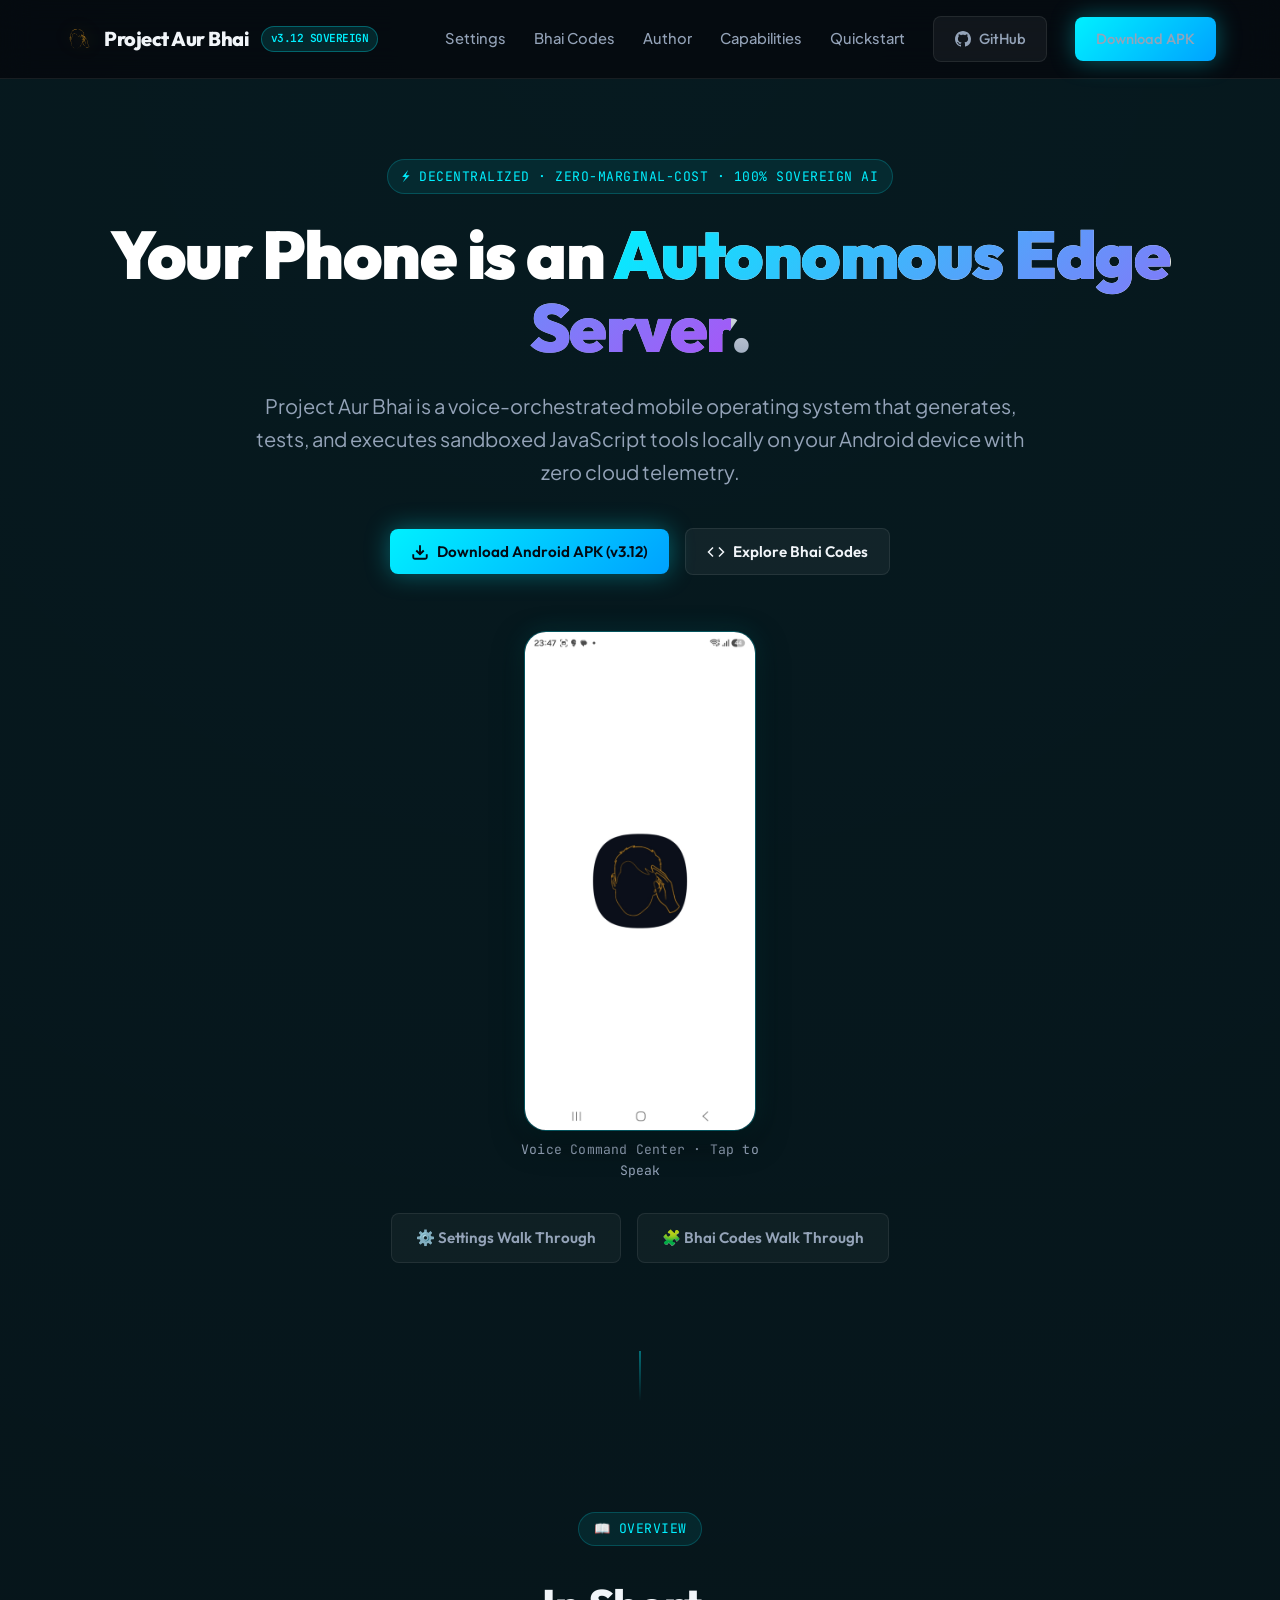
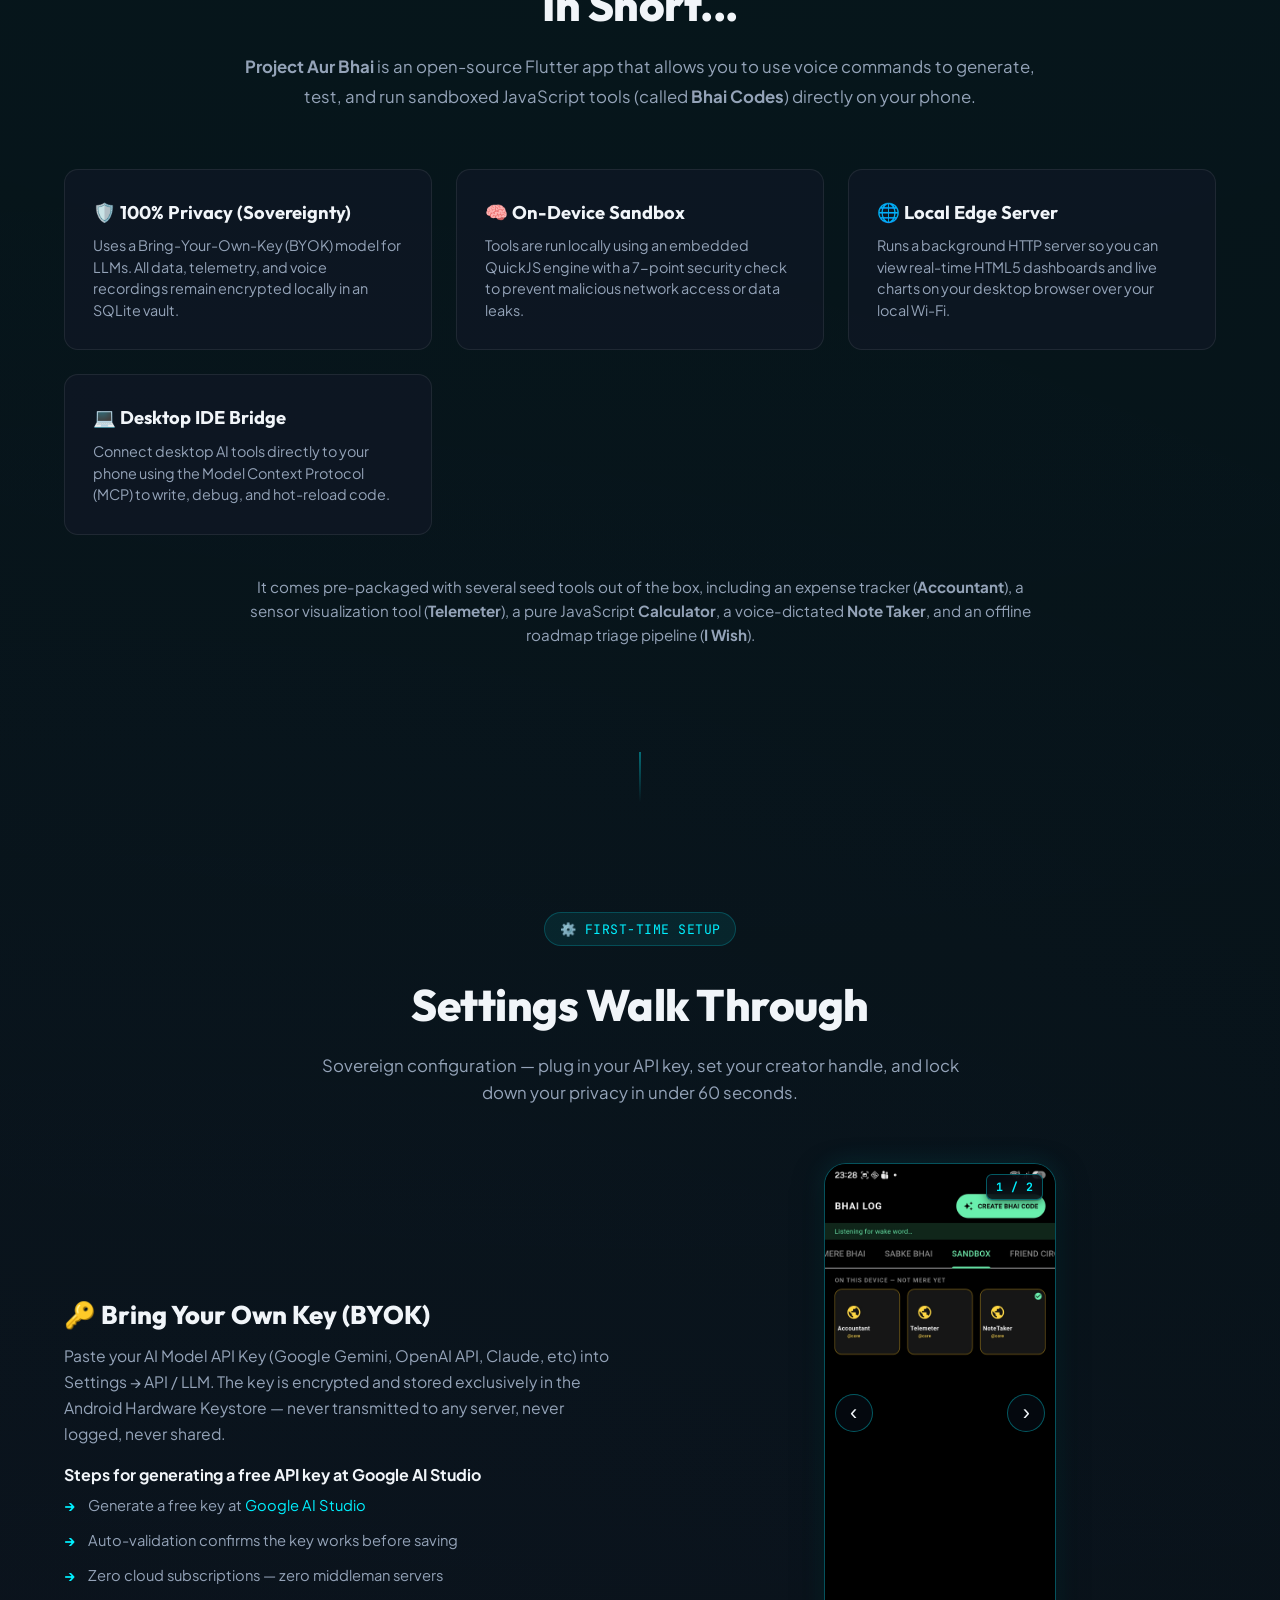
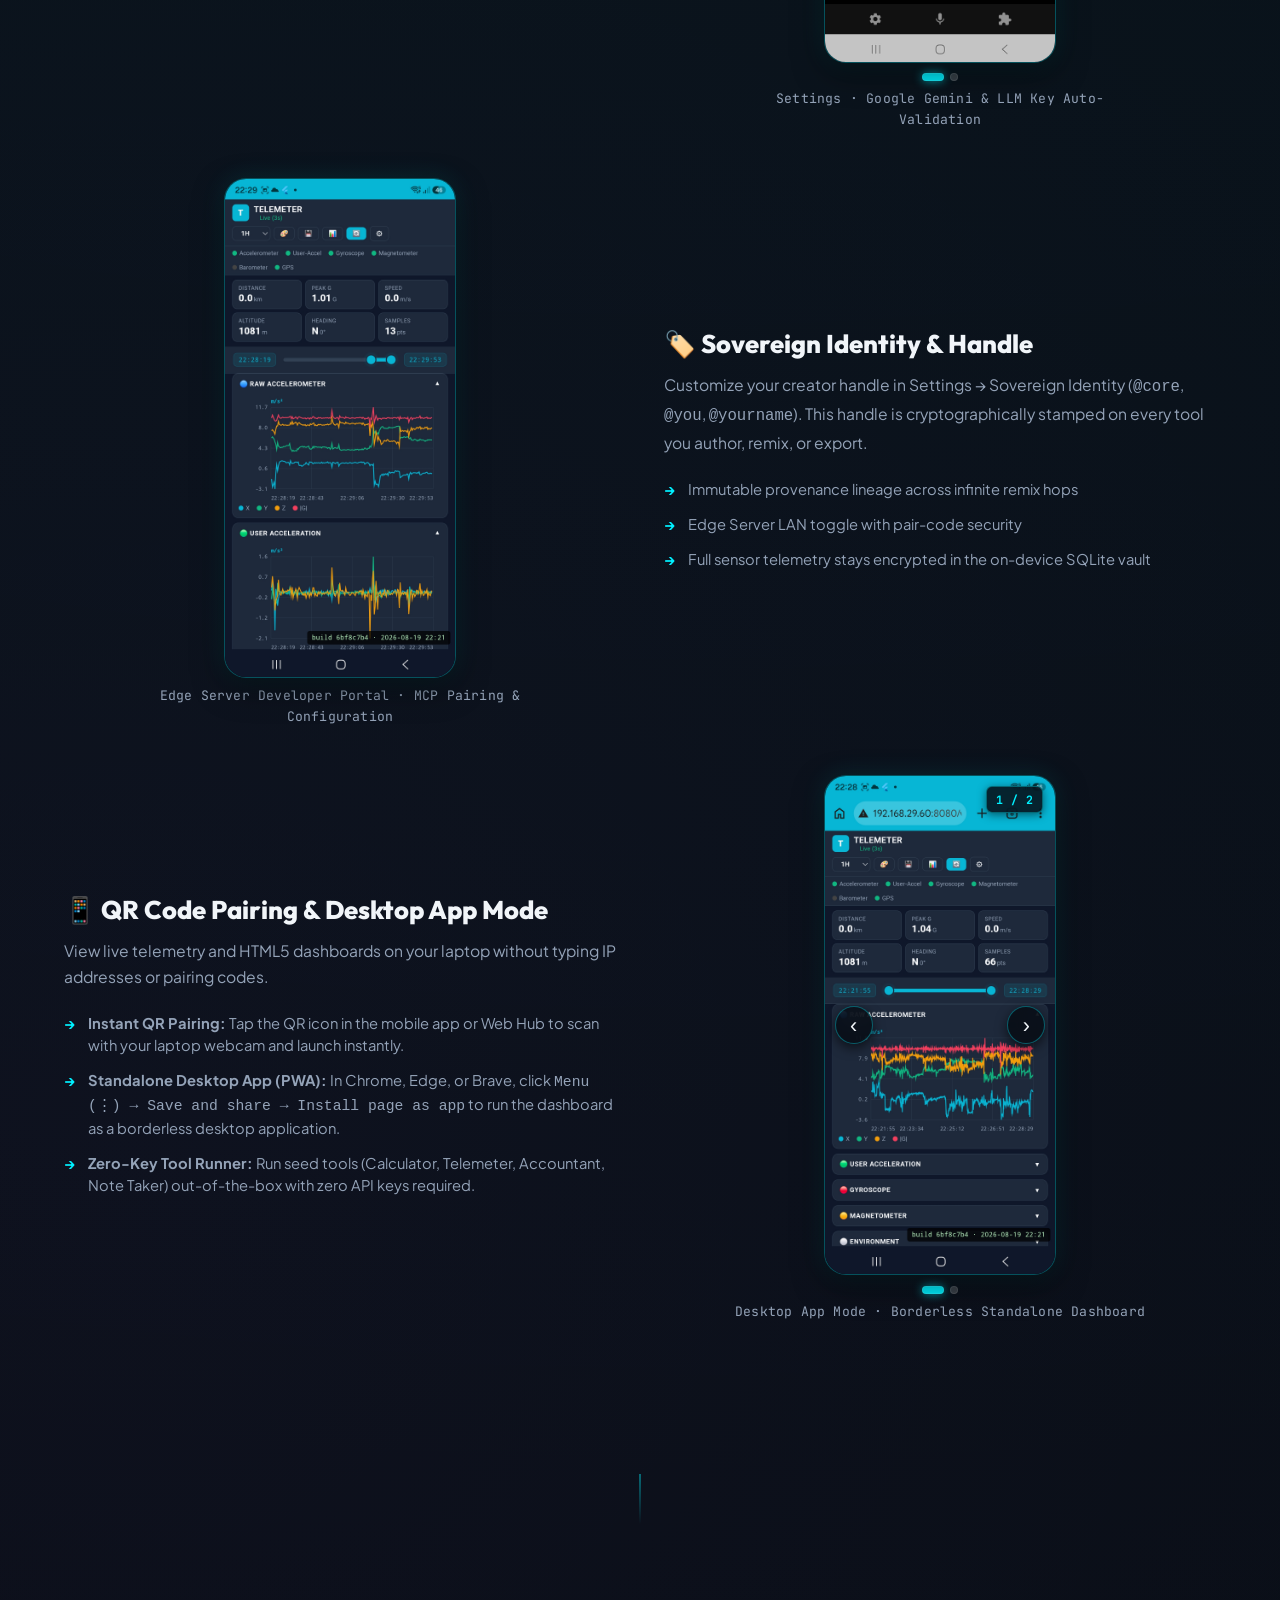
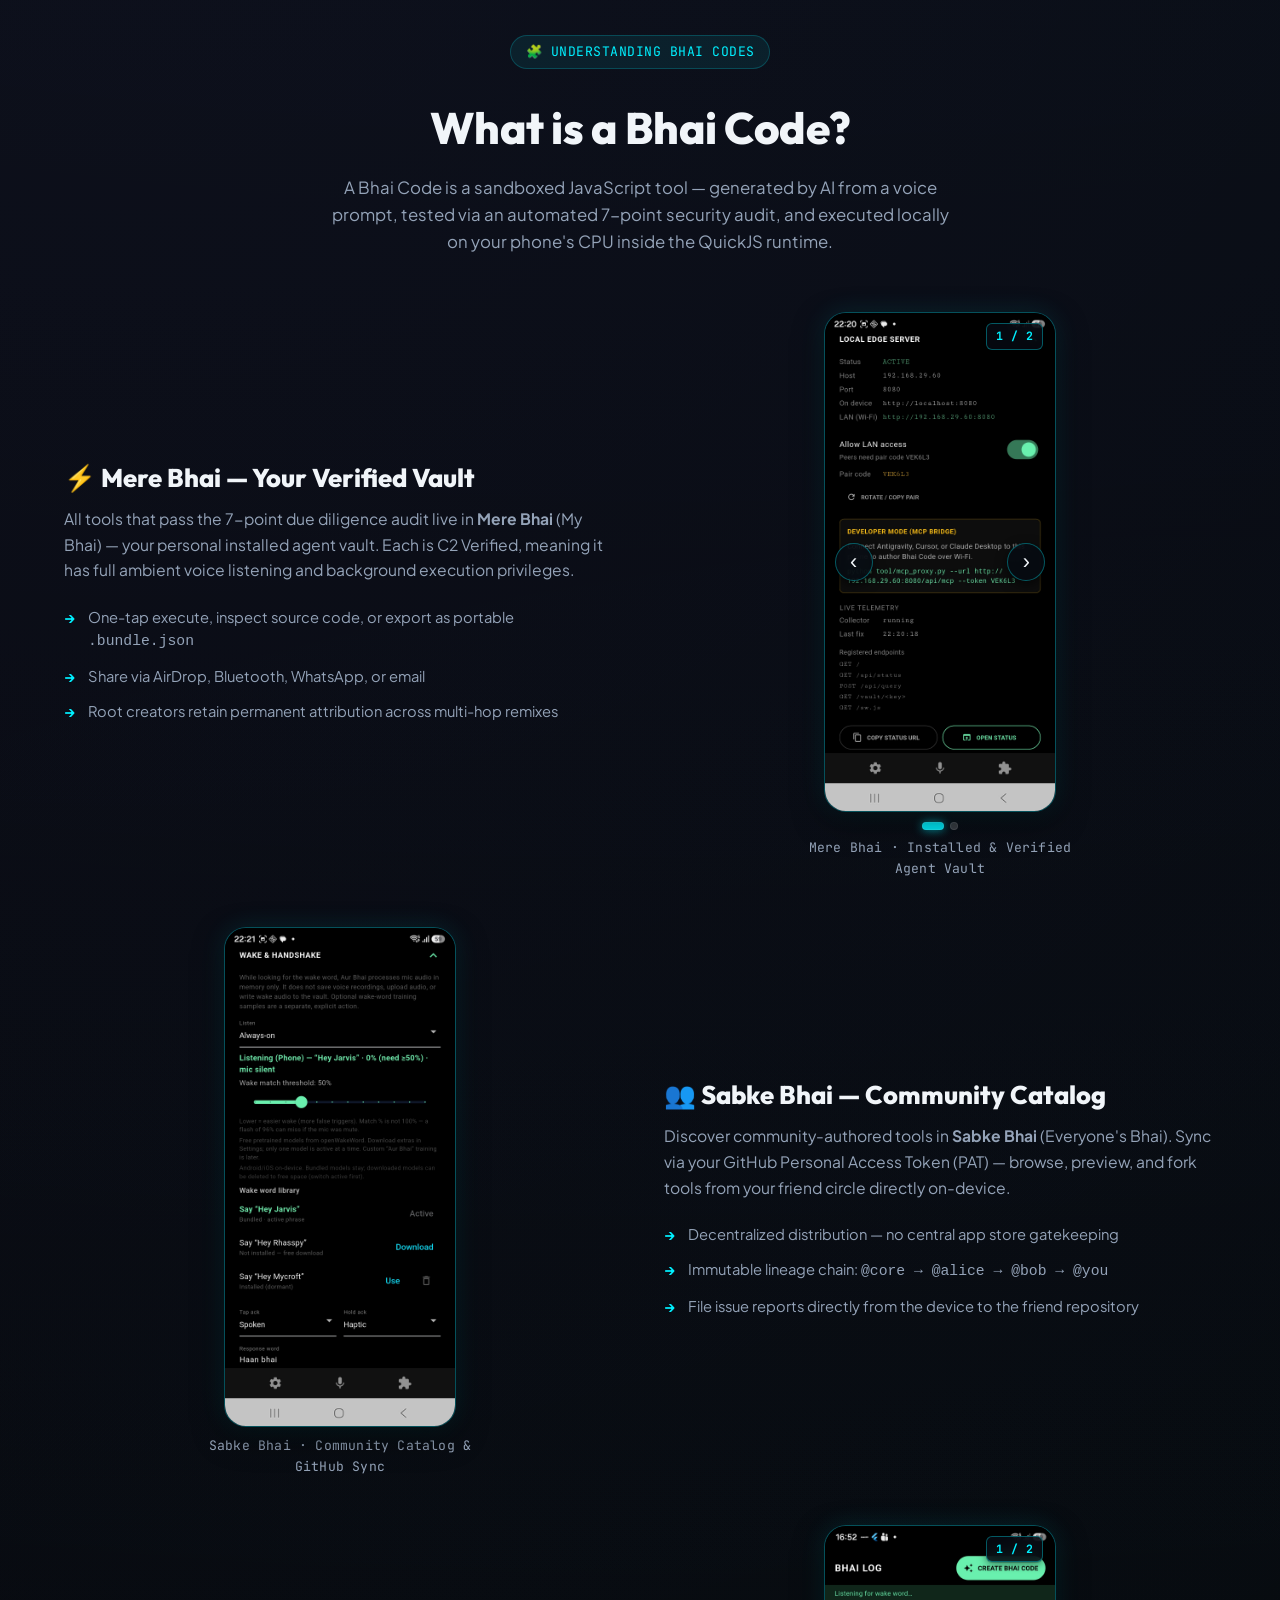
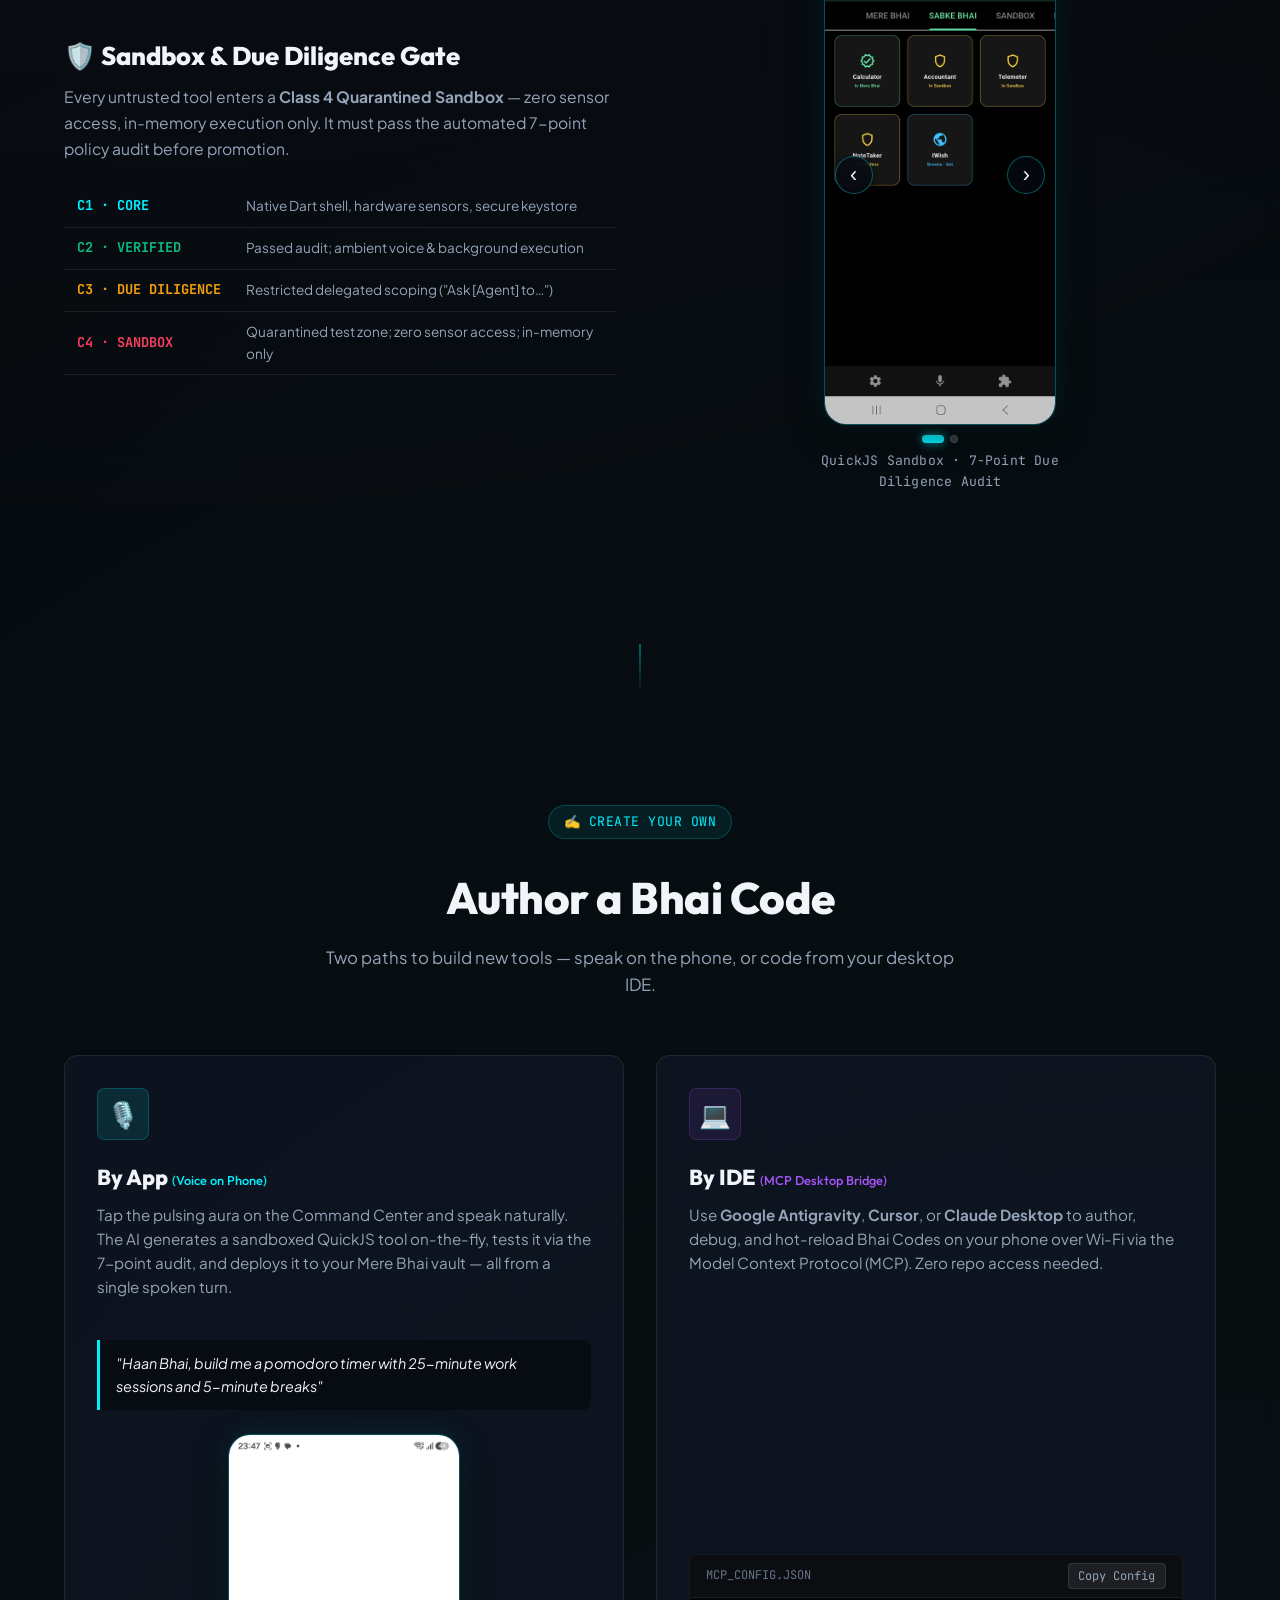
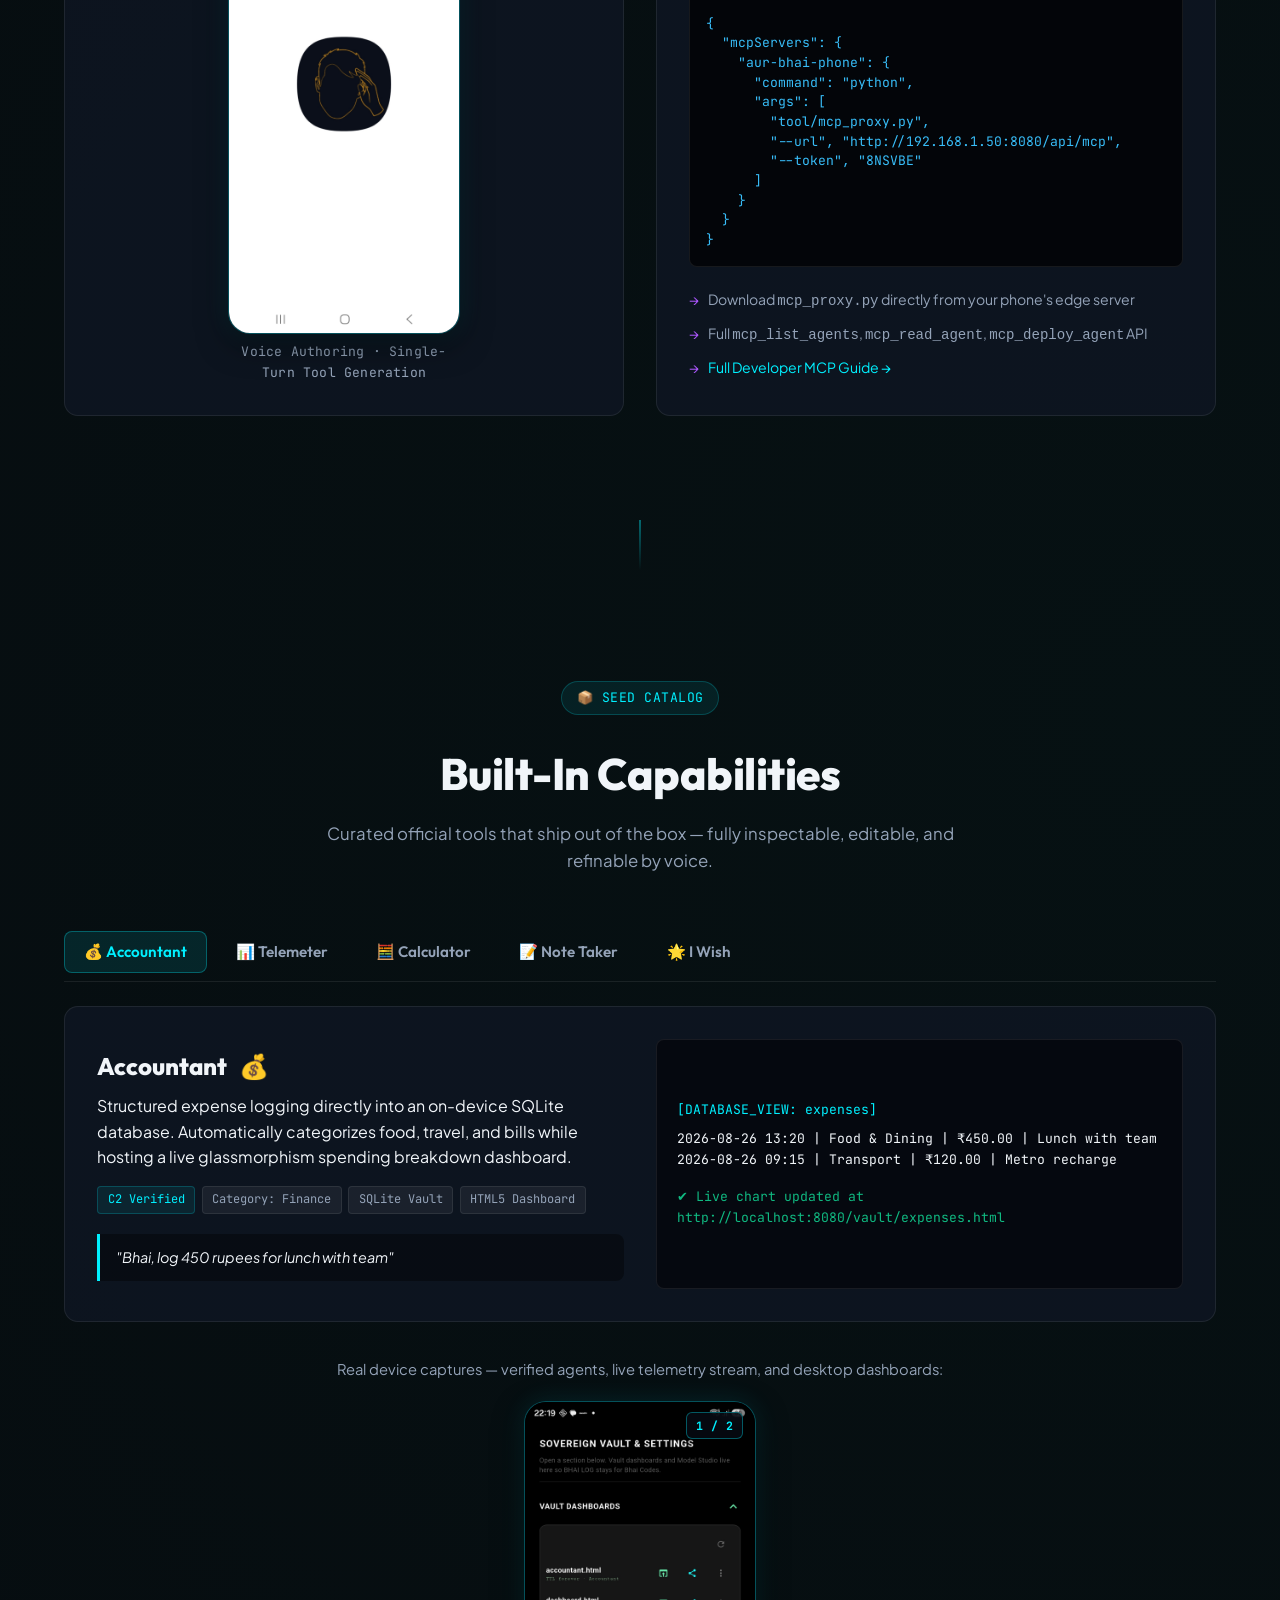
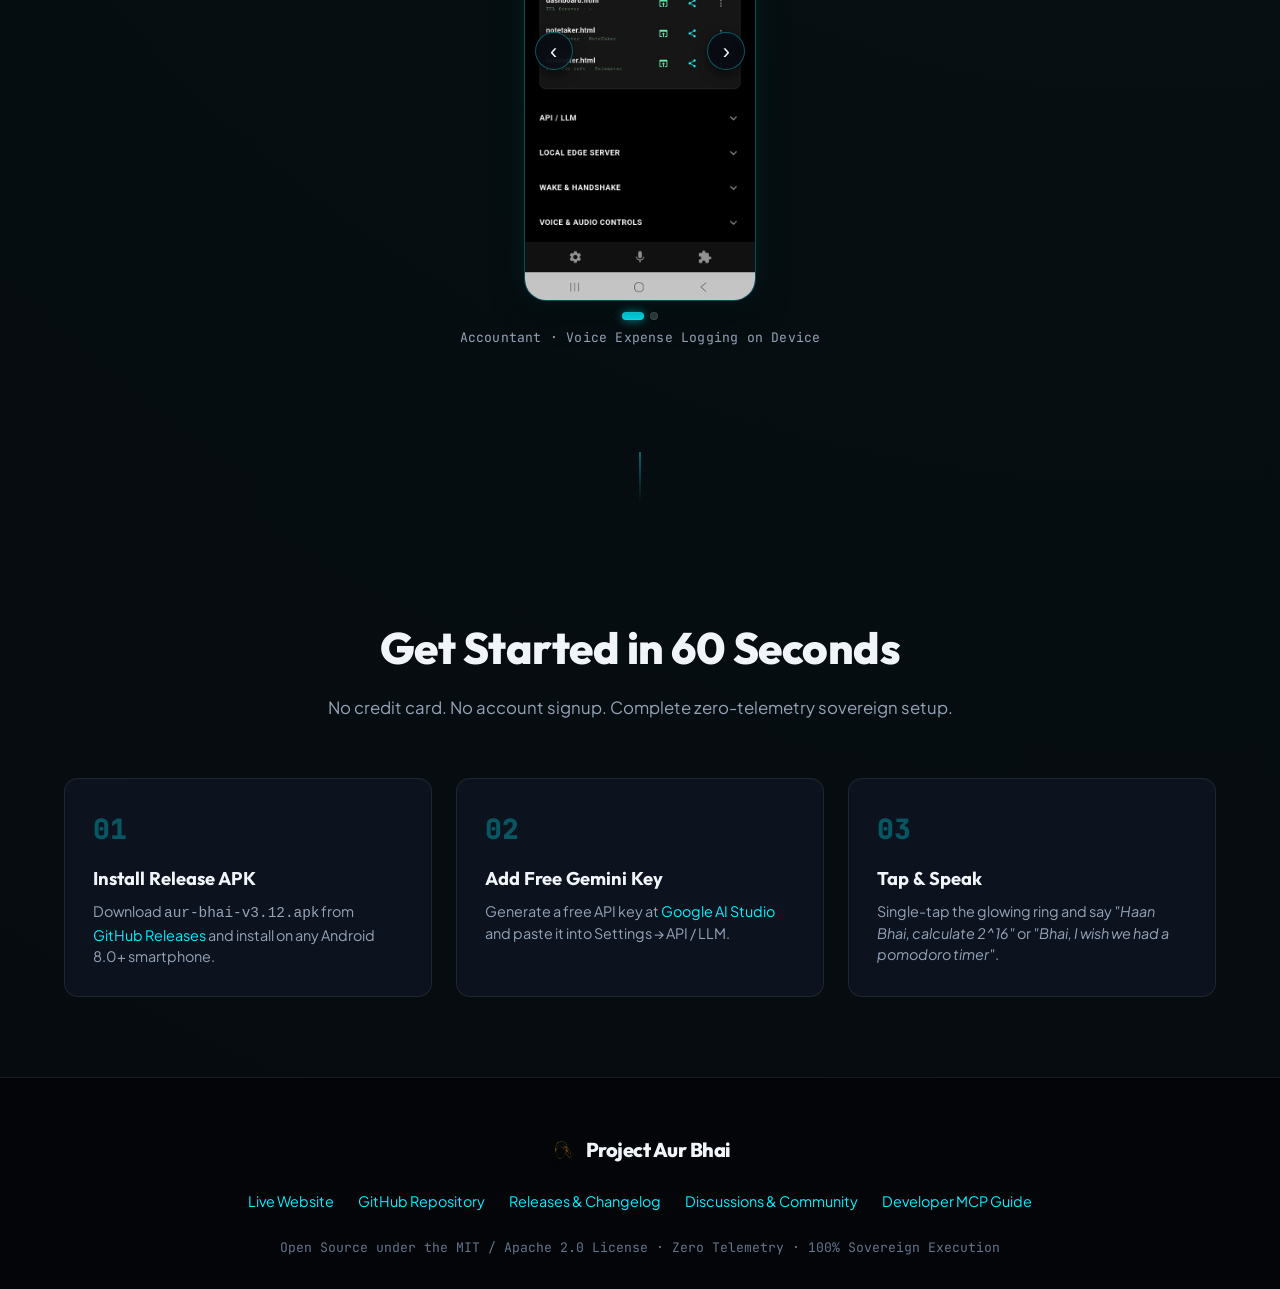
==== commit 689ba6a5: "feat: zero-key fast-path tool execution, QR code dashboard pairing, and v3.12 release workflow" ====
--- a/docs/index.html
+++ b/docs/index.html
@@ -1,1181 +1,20 @@
 <!DOCTYPE html>
 <html lang="en">
+
 <head>
   <meta charset="UTF-8">
   <meta name="viewport" content="width=device-width, initial-scale=1.0">
   <title>Project Aur Bhai — The Sovereign Voice-Orchestrated Mobile Agentic OS</title>
-  <meta name="description" content="Turn your Android phone into an autonomous edge server. A decentralized, voice-first mobile OS that writes, tests, and executes sandboxed JavaScript tools locally with Bring-Your-Own-Key privacy.">
+  <meta name="description"
+    content="Turn your Android phone into an autonomous edge server. A decentralized, voice-first mobile OS that writes, tests, and executes sandboxed JavaScript tools locally with Bring-Your-Own-Key privacy.">
   <link rel="preconnect" href="https://fonts.googleapis.com">
   <link rel="preconnect" href="https://fonts.gstatic.com" crossorigin>
-  <link href="https://fonts.googleapis.com/css2?family=JetBrains+Mono:wght@400;500;700&family=Outfit:wght@400;500;600;700;800;900&family=Plus+Jakarta+Sans:wght@400;500;600;700&display=swap" rel="stylesheet">
-  <style>
-    :root {
-      --bg-darkest: #06080d;
-      --bg-darker: #0b0f19;
-      --bg-card: rgba(16, 23, 38, 0.7);
-      --bg-card-hover: rgba(23, 33, 54, 0.85);
-      --border-subtle: rgba(255, 255, 255, 0.08);
-      --border-glow: rgba(0, 240, 255, 0.3);
-      --text-main: #f1f5f9;
-      --text-muted: #94a3b8;
-      --text-dim: #64748b;
-      --accent-cyan: #00f0ff;
-      --accent-emerald: #10b981;
-      --accent-violet: #a855f7;
-      --accent-amber: #f59e0b;
-      --accent-rose: #f43f5e;
-      --font-display: 'Outfit', sans-serif;
-      --font-body: 'Plus Jakarta Sans', sans-serif;
-      --font-mono: 'JetBrains Mono', monospace;
-      --radius-sm: 8px;
-      --radius-md: 14px;
-      --radius-lg: 22px;
-      --shadow-glow: 0 0 40px -10px rgba(0, 240, 255, 0.25);
-      --shadow-card: 0 10px 30px -10px rgba(0, 0, 0, 0.5);
-    }
-
-    * {
-      box-sizing: border-box;
-      margin: 0;
-      padding: 0;
-    }
-
-    body {
-      background-color: var(--bg-darkest);
-      color: var(--text-main);
-      font-family: var(--font-body);
-      line-height: 1.6;
-      overflow-x: hidden;
-      background-image: 
-        radial-gradient(circle at 50% 0%, rgba(0, 240, 255, 0.08) 0%, transparent 60%),
-        radial-gradient(circle at 10% 40%, rgba(168, 85, 247, 0.05) 0%, transparent 40%),
-        radial-gradient(circle at 90% 80%, rgba(16, 185, 129, 0.05) 0%, transparent 40%);
-    }
-
-    a {
-      color: var(--accent-cyan);
-      text-decoration: none;
-      transition: all 0.2s ease;
-    }
-
-    a:hover {
-      text-shadow: 0 0 10px rgba(0, 240, 255, 0.6);
-    }
-
-    /* Top Navigation */
-    header {
-      position: sticky;
-      top: 0;
-      z-index: 100;
-      backdrop-filter: blur(16px);
-      -webkit-backdrop-filter: blur(16px);
-      background: rgba(6, 8, 13, 0.8);
-      border-bottom: 1px solid var(--border-subtle);
-    }
-
-    .nav-container {
-      max-width: 1200px;
-      margin: 0 auto;
-      padding: 1rem 1.5rem;
-      display: flex;
-      align-items: center;
-      justify-content: space-between;
-    }
-
-    .logo {
-      display: flex;
-      align-items: center;
-      gap: 0.75rem;
-      font-family: var(--font-display);
-      font-size: 1.25rem;
-      font-weight: 800;
-      letter-spacing: -0.5px;
-      color: var(--text-main);
-    }
-
-    .logo-ring {
-      width: 24px;
-      height: 24px;
-      border-radius: 50%;
-      border: 2.5px solid var(--accent-cyan);
-      box-shadow: 0 0 12px var(--accent-cyan);
-      animation: pulse 2.5s infinite ease-in-out;
-    }
-
-    .badge-pill {
-      font-family: var(--font-mono);
-      font-size: 0.7rem;
-      background: rgba(0, 240, 255, 0.12);
-      color: var(--accent-cyan);
-      padding: 0.2rem 0.55rem;
-      border-radius: 20px;
-      border: 1px solid rgba(0, 240, 255, 0.3);
-      font-weight: 600;
-    }
-
-    nav.nav-links {
-      display: flex;
-      align-items: center;
-      gap: 1.75rem;
-    }
-
-    nav.nav-links a {
-      color: var(--text-muted);
-      font-size: 0.92rem;
-      font-weight: 500;
-    }
-
-    nav.nav-links a:hover {
-      color: var(--text-main);
-    }
-
-    .btn {
-      display: inline-flex;
-      align-items: center;
-      justify-content: center;
-      gap: 0.5rem;
-      padding: 0.65rem 1.3rem;
-      border-radius: var(--radius-sm);
-      font-family: var(--font-display);
-      font-weight: 600;
-      font-size: 0.95rem;
-      cursor: pointer;
-      transition: all 0.25s ease;
-      border: none;
-    }
-
-    .btn-primary {
-      background: linear-gradient(135deg, var(--accent-cyan), #00a2ff);
-      color: #030a14;
-      box-shadow: 0 0 25px rgba(0, 240, 255, 0.35);
-    }
-
-    .btn-primary:hover {
-      transform: translateY(-2px);
-      box-shadow: 0 0 35px rgba(0, 240, 255, 0.6);
-      color: #000;
-    }
-
-    .btn-secondary {
-      background: rgba(255, 255, 255, 0.05);
-      color: var(--text-main);
-      border: 1px solid var(--border-subtle);
-    }
-
-    .btn-secondary:hover {
-      background: rgba(255, 255, 255, 0.1);
-      border-color: rgba(255, 255, 255, 0.2);
-      transform: translateY(-2px);
-    }
-
-    /* Hero Section */
-    .hero {
-      padding: 5rem 1.5rem 4rem;
-      max-width: 1200px;
-      margin: 0 auto;
-      text-align: center;
-    }
-
-    .eyebrow {
-      display: inline-flex;
-      align-items: center;
-      gap: 0.5rem;
-      font-family: var(--font-mono);
-      font-size: 0.82rem;
-      color: var(--accent-cyan);
-      background: rgba(0, 240, 255, 0.08);
-      border: 1px solid rgba(0, 240, 255, 0.2);
-      padding: 0.35rem 0.9rem;
-      border-radius: 30px;
-      margin-bottom: 1.5rem;
-      text-transform: uppercase;
-      letter-spacing: 0.5px;
-    }
-
-    .hero h1 {
-      font-family: var(--font-display);
-      font-size: clamp(2.5rem, 5.5vw, 4.2rem);
-      font-weight: 900;
-      letter-spacing: -1.5px;
-      line-height: 1.1;
-      margin-bottom: 1.5rem;
-      background: linear-gradient(180deg, #ffffff 40%, #94a3b8 100%);
-      -webkit-background-clip: text;
-      -webkit-text-fill-color: transparent;
-    }
-
-    .hero h1 span.highlight {
-      background: linear-gradient(135deg, var(--accent-cyan) 0%, var(--accent-violet) 100%);
-      -webkit-background-clip: text;
-      -webkit-text-fill-color: transparent;
-    }
-
-    .hero-p {
-      font-size: clamp(1.05rem, 2vw, 1.25rem);
-      color: var(--text-muted);
-      max-width: 780px;
-      margin: 0 auto 2.5rem;
-      line-height: 1.65;
-    }
-
-    .hero-actions {
-      display: flex;
-      align-items: center;
-      justify-content: center;
-      gap: 1rem;
-      flex-wrap: wrap;
-      margin-bottom: 3.5rem;
-    }
-
-    /* Device / Shell Mockup */
-    .mockup-wrapper {
-      max-width: 960px;
-      margin: 0 auto;
-      background: var(--bg-card);
-      border: 1px solid var(--border-glow);
-      border-radius: var(--radius-lg);
-      padding: 1.5rem;
-      box-shadow: var(--shadow-glow), var(--shadow-card);
-      backdrop-filter: blur(20px);
-      text-align: left;
-    }
-
-    .mockup-header {
-      display: flex;
-      align-items: center;
-      justify-content: space-between;
-      padding-bottom: 1rem;
-      border-bottom: 1px solid var(--border-subtle);
-      margin-bottom: 1.25rem;
-    }
-
-    .mockup-dots {
-      display: flex;
-      gap: 6px;
-    }
-
-    .mockup-dot {
-      width: 10px;
-      height: 10px;
-      border-radius: 50%;
-      background: rgba(255, 255, 255, 0.2);
-    }
-    .mockup-dot.red { background: #ef4444; }
-    .mockup-dot.yellow { background: #f59e0b; }
-    .mockup-dot.green { background: #10b981; }
-
-    .mockup-title {
-      font-family: var(--font-mono);
-      font-size: 0.82rem;
-      color: var(--text-dim);
-    }
-
-    .mockup-body {
-      display: grid;
-      grid-template-columns: 1fr 1.3fr;
-      gap: 1.5rem;
-    }
-
-    @media (max-width: 768px) {
-      .mockup-body {
-        grid-template-columns: 1fr;
-      }
-    }
-
-    .phone-preview-card {
-      background: #04060a;
-      border: 1px solid rgba(255, 255, 255, 0.05);
-      border-radius: var(--radius-md);
-      padding: 1.5rem;
-      display: flex;
-      flex-direction: column;
-      align-items: center;
-      justify-content: center;
-      min-height: 320px;
-      position: relative;
-      overflow: hidden;
-    }
-
-    .pulse-aura {
-      width: 110px;
-      height: 110px;
-      border-radius: 50%;
-      border: 2px solid var(--accent-cyan);
-      box-shadow: 0 0 35px var(--accent-cyan);
-      display: flex;
-      align-items: center;
-      justify-content: center;
-      margin-bottom: 1.5rem;
-      position: relative;
-      animation: pulse-ring 3s infinite;
-    }
-
-    .pulse-inner {
-      width: 70px;
-      height: 70px;
-      border-radius: 50%;
-      background: linear-gradient(135deg, rgba(0, 240, 255, 0.2), rgba(168, 85, 247, 0.3));
-      display: flex;
-      align-items: center;
-      justify-content: center;
-      font-size: 1.8rem;
-    }
-
-    .phone-state {
-      font-family: var(--font-display);
-      font-size: 1.15rem;
-      font-weight: 700;
-      color: var(--text-main);
-      margin-bottom: 0.25rem;
-    }
-
-    .phone-sub {
-      font-size: 0.82rem;
-      color: var(--text-dim);
-      text-align: center;
-      max-width: 220px;
-    }
-
-    .terminal-side {
-      background: #05070c;
-      border: 1px solid rgba(255, 255, 255, 0.05);
-      border-radius: var(--radius-md);
-      padding: 1.25rem;
-      font-family: var(--font-mono);
-      font-size: 0.85rem;
-      display: flex;
-      flex-direction: column;
-      justify-content: space-between;
-    }
-
-    .log-line {
-      margin-bottom: 0.65rem;
-      display: flex;
-      gap: 0.5rem;
-    }
-
-    .log-tag {
-      color: var(--accent-cyan);
-      font-weight: 600;
-    }
-
-    .log-tag.exec { color: var(--accent-emerald); }
-    .log-tag.warn { color: var(--accent-amber); }
-    .log-tag.js { color: var(--accent-violet); }
-
-    .log-msg {
-      color: var(--text-muted);
-    }
-
-    /* Three Pillars Section */
-    .section {
-      max-width: 1200px;
-      margin: 0 auto;
-      padding: 5rem 1.5rem;
-    }
-
-    .section-header {
-      text-align: center;
-      margin-bottom: 3.5rem;
-    }
-
-    .section-header h2 {
-      font-family: var(--font-display);
-      font-size: clamp(2rem, 3.5vw, 2.75rem);
-      font-weight: 800;
-      letter-spacing: -0.5px;
-      margin-bottom: 0.75rem;
-    }
-
-    .section-header p {
-      color: var(--text-muted);
-      font-size: 1.05rem;
-      max-width: 640px;
-      margin: 0 auto;
-    }
-
-    .grid-3 {
-      display: grid;
-      grid-template-columns: repeat(auto-fit, minmax(320px, 1fr));
-      gap: 1.75rem;
-    }
-
-    .card {
-      background: var(--bg-card);
-      border: 1px solid var(--border-subtle);
-      border-radius: var(--radius-md);
-      padding: 2rem;
-      transition: all 0.3s ease;
-      position: relative;
-    }
-
-    .card:hover {
-      background: var(--bg-card-hover);
-      border-color: var(--border-glow);
-      transform: translateY(-4px);
-      box-shadow: var(--shadow-card);
-    }
-
-    .card-icon {
-      width: 48px;
-      height: 48px;
-      border-radius: var(--radius-sm);
-      display: flex;
-      align-items: center;
-      justify-content: center;
-      font-size: 1.5rem;
-      margin-bottom: 1.25rem;
-      background: rgba(0, 240, 255, 0.1);
-      border: 1px solid rgba(0, 240, 255, 0.2);
-    }
-
-    .card-icon.emerald {
-      background: rgba(16, 185, 129, 0.1);
-      border-color: rgba(16, 185, 129, 0.2);
-    }
-
-    .card-icon.violet {
-      background: rgba(168, 85, 247, 0.1);
-      border-color: rgba(168, 85, 247, 0.2);
-    }
-
-    .card h3 {
-      font-family: var(--font-display);
-      font-size: 1.3rem;
-      font-weight: 700;
-      margin-bottom: 0.65rem;
-      color: var(--text-main);
-    }
-
-    .card p {
-      color: var(--text-muted);
-      font-size: 0.95rem;
-      line-height: 1.6;
-    }
-
-    /* Seed Bhai Codes Showcase */
-    .bhai-tabs {
-      display: flex;
-      gap: 0.5rem;
-      overflow-x: auto;
-      padding-bottom: 0.5rem;
-      margin-bottom: 1.5rem;
-      border-bottom: 1px solid var(--border-subtle);
-    }
-
-    .tab-btn {
-      padding: 0.65rem 1.2rem;
-      background: transparent;
-      border: 1px solid transparent;
-      border-radius: var(--radius-sm);
-      color: var(--text-muted);
-      font-family: var(--font-display);
-      font-size: 0.95rem;
-      font-weight: 600;
-      cursor: pointer;
-      white-space: nowrap;
-      transition: all 0.2s ease;
-    }
-
-    .tab-btn:hover {
-      color: var(--text-main);
-      background: rgba(255, 255, 255, 0.05);
-    }
-
-    .tab-btn.active {
-      color: var(--accent-cyan);
-      background: rgba(0, 240, 255, 0.1);
-      border-color: rgba(0, 240, 255, 0.3);
-    }
-
-    .bhai-display {
-      background: var(--bg-card);
-      border: 1px solid var(--border-subtle);
-      border-radius: var(--radius-md);
-      padding: 2rem;
-      display: grid;
-      grid-template-columns: 1fr 1fr;
-      gap: 2rem;
-      align-items: center;
-    }
-
-    @media (max-width: 768px) {
-      .bhai-display {
-        grid-template-columns: 1fr;
-      }
-    }
-
-    .bhai-info h3 {
-      font-family: var(--font-display);
-      font-size: 1.5rem;
-      font-weight: 800;
-      margin-bottom: 0.5rem;
-      display: flex;
-      align-items: center;
-      gap: 0.75rem;
-    }
-
-    .bhai-chips {
-      display: flex;
-      flex-wrap: wrap;
-      gap: 0.4rem;
-      margin: 1rem 0;
-    }
-
-    .chip {
-      font-family: var(--font-mono);
-      font-size: 0.75rem;
-      padding: 0.2rem 0.6rem;
-      border-radius: 4px;
-      background: rgba(255, 255, 255, 0.06);
-      color: var(--text-muted);
-      border: 1px solid rgba(255, 255, 255, 0.08);
-    }
-
-    .chip.cyan {
-      background: rgba(0, 240, 255, 0.08);
-      color: var(--accent-cyan);
-      border-color: rgba(0, 240, 255, 0.2);
-    }
-
-    .bhai-voice-box {
-      background: rgba(0, 0, 0, 0.4);
-      border-left: 3px solid var(--accent-cyan);
-      padding: 0.75rem 1rem;
-      margin-top: 1.25rem;
-      border-radius: 0 var(--radius-sm) var(--radius-sm) 0;
-      font-style: italic;
-      font-size: 0.9rem;
-      color: var(--text-main);
-    }
-
-    .bhai-screen-preview {
-      background: #05080f;
-      border: 1px solid rgba(255, 255, 255, 0.08);
-      border-radius: var(--radius-sm);
-      padding: 1.25rem;
-      min-height: 250px;
-      display: flex;
-      flex-direction: column;
-      justify-content: center;
-      font-family: var(--font-mono);
-      font-size: 0.82rem;
-    }
-
-    /* Developer MCP Bridge Showcase */
-    .mcp-box {
-      background: linear-gradient(180deg, rgba(16, 23, 38, 0.9) 0%, rgba(8, 12, 20, 0.95) 100%);
-      border: 1px solid var(--border-glow);
-      border-radius: var(--radius-lg);
-      padding: 2.5rem;
-      box-shadow: var(--shadow-glow);
-    }
-
-    .mcp-header-grid {
-      display: grid;
-      grid-template-columns: 1fr 1fr;
-      gap: 2rem;
-      margin-bottom: 2rem;
-    }
-
-    @media (max-width: 768px) {
-      .mcp-header-grid {
-        grid-template-columns: 1fr;
-      }
-    }
-
-    .code-container {
-      background: #030509;
-      border: 1px solid rgba(255, 255, 255, 0.08);
-      border-radius: var(--radius-sm);
-      position: relative;
-      overflow: hidden;
-    }
-
-    .code-top-bar {
-      display: flex;
-      align-items: center;
-      justify-content: space-between;
-      padding: 0.5rem 1rem;
-      background: rgba(255, 255, 255, 0.03);
-      border-bottom: 1px solid rgba(255, 255, 255, 0.06);
-    }
-
-    .code-lang {
-      font-family: var(--font-mono);
-      font-size: 0.75rem;
-      color: var(--text-dim);
-      text-transform: uppercase;
-    }
-
-    .copy-btn {
-      background: rgba(255, 255, 255, 0.08);
-      border: 1px solid rgba(255, 255, 255, 0.1);
-      color: var(--text-muted);
-      font-family: var(--font-mono);
-      font-size: 0.75rem;
-      padding: 0.25rem 0.6rem;
-      border-radius: 4px;
-      cursor: pointer;
-      transition: all 0.2s;
-    }
-
-    .copy-btn:hover {
-      background: var(--accent-cyan);
-      color: #000;
-    }
-
-    pre {
-      padding: 1rem;
-      font-family: var(--font-mono);
-      font-size: 0.82rem;
-      color: #38bdf8;
-      overflow-x: auto;
-      line-height: 1.5;
-    }
-
-    /* 60s Quickstart */
-    .steps-grid {
-      display: grid;
-      grid-template-columns: repeat(auto-fit, minmax(280px, 1fr));
-      gap: 1.5rem;
-    }
-
-    .step-card {
-      background: var(--bg-card);
-      border: 1px solid var(--border-subtle);
-      border-radius: var(--radius-md);
-      padding: 1.75rem;
-      position: relative;
-    }
-
-    .step-number {
-      font-family: var(--font-mono);
-      font-size: 1.75rem;
-      font-weight: 900;
-      color: var(--accent-cyan);
-      opacity: 0.3;
-      margin-bottom: 0.75rem;
-    }
-
-    .step-card h4 {
-      font-family: var(--font-display);
-      font-size: 1.15rem;
-      font-weight: 700;
-      margin-bottom: 0.5rem;
-    }
-
-    .step-card p {
-      font-size: 0.9rem;
-      color: var(--text-muted);
-      line-height: 1.5;
-    }
-
-    /* Security Matrix */
-    .security-table {
-      width: 100%;
-      border-collapse: collapse;
-      background: var(--bg-card);
-      border: 1px solid var(--border-subtle);
-      border-radius: var(--radius-md);
-      overflow: hidden;
-    }
-
-    .security-table th, .security-table td {
-      padding: 1rem 1.25rem;
-      text-align: left;
-      border-bottom: 1px solid var(--border-subtle);
-      font-size: 0.92rem;
-    }
-
-    .security-table th {
-      background: rgba(0, 0, 0, 0.4);
-      font-family: var(--font-display);
-      font-weight: 700;
-      color: var(--text-main);
-    }
-
-    .security-table td.tier {
-      font-family: var(--font-mono);
-      font-weight: 700;
-    }
-
-    .security-table td.tier.c1 { color: var(--accent-cyan); }
-    .security-table td.tier.c2 { color: var(--accent-emerald); }
-    .security-table td.tier.c3 { color: var(--accent-amber); }
-    .security-table td.tier.c4 { color: var(--accent-rose); }
-
-    /* Footer */
-    footer {
-      border-top: 1px solid var(--border-subtle);
-      padding: 3.5rem 1.5rem 2rem;
-      background: #030509;
-      text-align: center;
-    }
-
-    .footer-content {
-      max-width: 1200px;
-      margin: 0 auto;
-      display: flex;
-      flex-direction: column;
-      align-items: center;
-      gap: 1.5rem;
-    }
-
-    .footer-links {
-      display: flex;
-      gap: 1.5rem;
-      flex-wrap: wrap;
-      justify-content: center;
-      font-size: 0.9rem;
-    }
-
-    .footer-note {
-      color: var(--text-dim);
-      font-size: 0.82rem;
-      font-family: var(--font-mono);
-    }
-
-    @keyframes pulse {
-      0%, 100% { transform: scale(1); opacity: 0.8; box-shadow: 0 0 10px var(--accent-cyan); }
-      50% { transform: scale(1.1); opacity: 1; box-shadow: 0 0 20px var(--accent-cyan); }
-    }
-
-    @keyframes pulse-ring {
-      0%, 100% { transform: scale(1); box-shadow: 0 0 25px rgba(0, 240, 255, 0.4); }
-      50% { transform: scale(1.05); box-shadow: 0 0 45px rgba(0, 240, 255, 0.8); }
-    }
-
-    /* Gallery / Visual Tour — repurposed for inline use */
-    .gallery-img-wrap {
-      position: relative;
-      background: #030509;
-      overflow: hidden;
-      cursor: pointer;
-      display: flex;
-      align-items: center;
-      justify-content: center;
-      border-radius: var(--radius-md);
-    }
-
-    .gallery-img-wrap img {
-      width: 100%;
-      height: 100%;
-      object-fit: cover;
-      object-position: top center;
-      transition: transform 0.4s ease;
-    }
-
-    .gallery-img-wrap:hover img {
-      transform: scale(1.04);
-    }
-
-    .img-tag {
-      position: absolute;
-      top: 12px;
-      right: 12px;
-      background: rgba(6, 8, 13, 0.85);
-      backdrop-filter: blur(8px);
-      border: 1px solid var(--border-glow);
-      color: var(--accent-cyan);
-      font-family: var(--font-mono);
-      font-size: 0.72rem;
-      font-weight: 700;
-      padding: 0.25rem 0.6rem;
-      border-radius: 6px;
-      text-transform: uppercase;
-      letter-spacing: 0.5px;
-    }
-
-    /* Lightbox Modal with Carousel Navigation */
-    .lightbox-modal {
-      display: none;
-      position: fixed;
-      z-index: 1000;
-      left: 0; top: 0;
-      width: 100%; height: 100%;
-      background: rgba(3, 5, 9, 0.94);
-      backdrop-filter: blur(18px);
-      -webkit-backdrop-filter: blur(18px);
-      align-items: center;
-      justify-content: center;
-      flex-direction: column;
-      padding: 1.5rem;
-    }
-    .lightbox-modal.active { display: flex; }
-    .lightbox-content-wrap {
-      position: relative;
-      display: flex;
-      flex-direction: column;
-      align-items: center;
-      justify-content: center;
-      max-width: 92vw;
-      max-height: 88vh;
-    }
-    .lightbox-modal img {
-      max-width: min(92vw, 860px);
-      max-height: 74vh;
-      border-radius: var(--radius-md);
-      border: 1px solid var(--border-glow);
-      box-shadow: 0 0 60px rgba(0, 240, 255, 0.35);
-      object-fit: contain;
-      transition: opacity 0.2s ease;
-    }
-    .lightbox-caption {
-      margin-top: 1rem; color: var(--text-main);
-      font-family: var(--font-display); font-size: 1rem;
-      font-weight: 600; text-align: center;
-      max-width: 800px;
-    }
-    .lightbox-counter {
-      color: var(--accent-cyan);
-      font-family: var(--font-mono);
-      font-size: 0.8rem;
-      font-weight: 600;
-      margin-top: 0.35rem;
-      letter-spacing: 1px;
-    }
-    .lightbox-close {
-      position: absolute; top: 20px; right: 30px;
-      color: var(--text-muted); font-size: 2.2rem; font-weight: 300;
-      cursor: pointer; transition: color 0.2s, transform 0.2s;
-      z-index: 1010; line-height: 1;
-    }
-    .lightbox-close:hover { color: var(--accent-cyan); transform: scale(1.1); }
-    .lightbox-nav {
-      position: absolute;
-      top: 50%;
-      transform: translateY(-50%);
-      width: 44px;
-      height: 44px;
-      border-radius: 50%;
-      background: rgba(6, 10, 18, 0.85);
-      border: 1px solid rgba(0, 240, 255, 0.4);
-      color: var(--text-main);
-      font-size: 1.6rem;
-      display: flex;
-      align-items: center;
-      justify-content: center;
-      cursor: pointer;
-      transition: all 0.2s ease;
-      z-index: 1010;
-      user-select: none;
-    }
-    .lightbox-nav:hover {
-      color: var(--accent-cyan);
-      border-color: var(--accent-cyan);
-      box-shadow: 0 0 20px rgba(0, 240, 255, 0.6);
-      transform: translateY(-50%) scale(1.1);
-    }
-    .lightbox-nav.prev { left: 20px; }
-    .lightbox-nav.next { right: 20px; }
-    @media (max-width: 600px) {
-      .lightbox-nav { width: 36px; height: 36px; font-size: 1.3rem; }
-      .lightbox-nav.prev { left: 8px; }
-      .lightbox-nav.next { right: 8px; }
-      .lightbox-close { top: 12px; right: 18px; font-size: 1.8rem; }
-    }
-
-    /* Walkthrough Sections */
-    .walkthrough-row {
-      display: grid;
-      grid-template-columns: 1fr 1fr;
-      gap: 3rem;
-      align-items: center;
-      margin-bottom: 3rem;
-    }
-    .walkthrough-row.reverse { direction: rtl; }
-    .walkthrough-row.reverse > * { direction: ltr; }
-
-    @media (max-width: 768px) {
-      .walkthrough-row, .walkthrough-row.reverse {
-        grid-template-columns: 1fr;
-        direction: ltr;
-      }
-    }
-
-    .walkthrough-text h3 {
-      font-family: var(--font-display);
-      font-size: 1.6rem; font-weight: 800;
-      margin-bottom: 0.75rem; line-height: 1.2;
-    }
-
-    .walkthrough-text p {
-      color: var(--text-muted); font-size: 0.98rem;
-      line-height: 1.65; margin-bottom: 1rem;
-    }
-
-    .walkthrough-text ul {
-      list-style: none; padding: 0;
-    }
-    .walkthrough-text ul li {
-      color: var(--text-muted); font-size: 0.92rem;
-      padding: 0.4rem 0; padding-left: 1.5rem;
-      position: relative; line-height: 1.5;
-    }
-    .walkthrough-text ul li::before {
-      content: '→'; position: absolute; left: 0;
-      color: var(--accent-cyan); font-weight: 700;
-    }
-
-    /* Responsive Viewport-Relative Screenshot & Slideshow System */
-    .screenshot-frame,
-    .slideshow-container {
-      position: relative;
-      max-width: 100%;
-      margin: 0 auto;
-      display: flex;
-      flex-direction: column;
-      align-items: center;
-      justify-content: center;
-    }
-    .slideshow-container[data-slides-count="0"] {
-      display: none !important;
-    }
-
-    .screenshot-frame,
-    .slideshow-viewport {
-      position: relative;
-      max-height: min(46vh, 440px);
-      max-width: 100%;
-      display: flex;
-      align-items: center;
-      justify-content: center;
-      border-radius: var(--radius-lg);
-      background: rgba(8, 12, 20, 0.65);
-      border: 1px solid var(--border-glow);
-      box-shadow: 0 10px 30px rgba(0, 0, 0, 0.5), 0 0 25px rgba(0, 240, 255, 0.12);
-      overflow: hidden;
-      cursor: pointer;
-      transition: transform 0.3s cubic-bezier(0.16, 1, 0.3, 1), box-shadow 0.3s ease, border-color 0.3s ease;
-      user-select: none;
-    }
-    .screenshot-frame:hover,
-    .slideshow-viewport:hover {
-      transform: translateY(-3px);
-      box-shadow: 0 14px 40px rgba(0, 0, 0, 0.6), 0 0 35px rgba(0, 240, 255, 0.28);
-      border-color: rgba(0, 240, 255, 0.5);
-    }
-    .screenshot-frame img,
-    .slideshow-viewport img {
-      max-height: min(46vh, 440px);
-      max-width: 100%;
-      width: auto;
-      height: auto;
-      object-fit: contain;
-      display: block;
-      border-radius: calc(var(--radius-lg) - 2px);
-    }
-
-    /* Slideshow Multi-Slide Elements */
-    .slide-item {
-      display: none;
-      opacity: 0;
-      transition: opacity 0.35s ease, transform 0.35s ease;
-      transform: scale(0.98);
-      align-items: center;
-      justify-content: center;
-    }
-    .slide-item.active {
-      display: flex;
-      opacity: 1;
-      transform: scale(1);
-    }
-    .slide-item img {
-      max-height: min(46vh, 440px);
-      max-width: 100%;
-      width: auto;
-      height: auto;
-      object-fit: contain;
-      display: block;
-    }
-
-    .slide-badge {
-      position: absolute;
-      top: 10px;
-      right: 12px;
-      background: rgba(6, 10, 18, 0.85);
-      backdrop-filter: blur(8px);
-      -webkit-backdrop-filter: blur(8px);
-      border: 1px solid rgba(0, 240, 255, 0.35);
-      color: var(--accent-cyan);
-      font-family: var(--font-mono);
-      font-size: 0.72rem;
-      font-weight: 700;
-      padding: 0.2rem 0.55rem;
-      border-radius: 6px;
-      letter-spacing: 0.5px;
-      z-index: 5;
-      pointer-events: none;
-      box-shadow: 0 2px 8px rgba(0, 0, 0, 0.5);
-    }
-
-    .slide-nav-btn {
-      position: absolute;
-      top: 50%;
-      transform: translateY(-50%);
-      width: 38px;
-      height: 38px;
-      border-radius: 50%;
-      background: rgba(6, 10, 18, 0.8);
-      backdrop-filter: blur(10px);
-      -webkit-backdrop-filter: blur(10px);
-      border: 1px solid rgba(0, 240, 255, 0.35);
-      color: var(--text-main);
-      font-size: 1.35rem;
-      line-height: 1;
-      display: flex;
-      align-items: center;
-      justify-content: center;
-      cursor: pointer;
-      z-index: 6;
-      transition: all 0.2s ease;
-      box-shadow: 0 4px 12px rgba(0, 0, 0, 0.6);
-      user-select: none;
-    }
-    .slide-nav-btn:hover {
-      background: rgba(0, 240, 255, 0.22);
-      border-color: var(--accent-cyan);
-      color: var(--accent-cyan);
-      box-shadow: 0 0 16px rgba(0, 240, 255, 0.5);
-      transform: translateY(-50%) scale(1.08);
-    }
-    .slide-nav-btn.prev { left: 10px; }
-    .slide-nav-btn.next { right: 10px; }
-
-    .slide-dots {
-      display: flex;
-      gap: 6px;
-      align-items: center;
-      justify-content: center;
-      margin-top: 0.65rem;
-    }
-    .slide-dot {
-      width: 8px;
-      height: 8px;
-      border-radius: 4px;
-      background: rgba(255, 255, 255, 0.2);
-      border: 1px solid rgba(255, 255, 255, 0.1);
-      cursor: pointer;
-      transition: all 0.25s ease;
-      padding: 0;
-    }
-    .slide-dot:hover {
-      background: rgba(0, 240, 255, 0.5);
-    }
-    .slide-dot.active {
-      width: 22px;
-      background: var(--accent-cyan);
-      box-shadow: 0 0 10px rgba(0, 240, 255, 0.7);
-    }
-
-    .slide-caption-text {
-      color: var(--text-muted);
-      font-size: 0.82rem;
-      font-family: var(--font-mono);
-      text-align: center;
-      margin-top: 0.45rem;
-      max-width: 92%;
-      min-height: 1.2rem;
-      letter-spacing: 0.2px;
-    }
-
-    /* Split Panel for Author section */
-    .split-panel {
-      display: grid;
-      grid-template-columns: 1fr 1fr;
-      gap: 2rem;
-    }
-    @media (max-width: 768px) {
-      .split-panel { grid-template-columns: 1fr; }
-    }
-    .split-card {
-      background: var(--bg-card);
-      border: 1px solid var(--border-subtle);
-      border-radius: var(--radius-md);
-      padding: 2rem;
-      transition: all 0.3s ease;
-      display: flex;
-      flex-direction: column;
-    }
-    .split-card:hover {
-      border-color: var(--border-glow);
-      transform: translateY(-4px);
-      box-shadow: var(--shadow-card);
-    }
-    .split-card .card-icon {
-      width: 52px; height: 52px;
-      border-radius: var(--radius-sm);
-      display: flex; align-items: center; justify-content: center;
-      font-size: 1.6rem; margin-bottom: 1.25rem;
-    }
-    .split-card h3 {
-      font-family: var(--font-display);
-      font-size: 1.35rem; font-weight: 800;
-      margin-bottom: 0.5rem;
-    }
-    .split-card p {
-      color: var(--text-muted); font-size: 0.95rem;
-      line-height: 1.6; margin-bottom: 1.25rem; flex: 1;
-    }
-
-    /* Scroll connector lines */
-    .section-connector {
-      text-align: center; padding: 1.5rem 0;
-    }
-    .section-connector .line {
-      display: inline-block; width: 2px; height: 50px;
-      background: linear-gradient(180deg, var(--accent-cyan), transparent);
-      opacity: 0.4;
-    }
-
-    /* Hero path buttons */
-    .hero-paths {
-      display: flex; justify-content: center;
-      gap: 1rem; flex-wrap: wrap;
-      margin-top: 2rem;
-    }
-    .path-btn {
-      display: inline-flex; align-items: center; gap: 0.5rem;
-      padding: 0.75rem 1.5rem;
-      background: rgba(255, 255, 255, 0.04);
-      border: 1px solid var(--border-subtle);
-      border-radius: var(--radius-sm);
-      color: var(--text-muted);
-      font-family: var(--font-display);
-      font-size: 0.95rem; font-weight: 600;
-      cursor: pointer; transition: all 0.25s ease;
-      text-decoration: none;
-    }
-    .path-btn:hover {
-      color: var(--text-main);
-      border-color: var(--border-glow);
-      background: rgba(0, 240, 255, 0.06);
-      transform: translateY(-2px);
-      text-shadow: none;
-    }
-
-    /* Inline security mini-table */
-    .security-mini {
-      width: 100%; margin-top: 1.5rem;
-      border-collapse: collapse;
-      font-size: 0.85rem;
-    }
-    .security-mini td {
-      padding: 0.6rem 0.8rem;
-      border-bottom: 1px solid var(--border-subtle);
-      color: var(--text-muted);
-    }
-    .security-mini td:first-child {
-      font-family: var(--font-mono);
-      font-weight: 700; white-space: nowrap;
-    }
-    .security-mini .c1 { color: var(--accent-cyan); }
-    .security-mini .c2 { color: var(--accent-emerald); }
-    .security-mini .c3 { color: var(--accent-amber); }
-    .security-mini .c4 { color: var(--accent-rose); }
-  </style>
+  <link
+    href="https://fonts.googleapis.com/css2?family=JetBrains+Mono:wght@400;500;700&family=Outfit:wght@400;500;600;700;800;900&family=Plus+Jakarta+Sans:wght@400;500;600;700&display=swap"
+    rel="stylesheet">
+  <link rel="stylesheet" href="style.css">
 </head>
+
 <body>
 
   <!-- ═══════════════════════════════════════════════════════════ -->
@@ -1184,7 +23,8 @@
   <header>
     <div class="nav-container">
       <div class="logo">
-        <img src="aur_bhai_logo.svg" alt="Aur Bhai Logo" style="width: 28px; height: 28px; filter: drop-shadow(0 0 8px rgba(245, 166, 35, 0.6));">
+        <img src="aur_bhai_logo.svg" alt="Aur Bhai Logo"
+          style="width: 28px; height: 28px; filter: drop-shadow(0 0 8px rgba(245, 166, 35, 0.6));">
         <span>Project Aur Bhai</span>
         <span class="badge-pill">v3.12 SOVEREIGN</span>
       </div>
@@ -1195,7 +35,10 @@
         <a href="#capabilities">Capabilities</a>
         <a href="#quickstart">Quickstart</a>
         <a href="https://github.com/tomarishan89/project_aur_bhai" target="_blank" class="btn btn-secondary">
-          <svg width="16" height="16" viewBox="0 0 24 24" fill="currentColor"><path d="M12 0C5.37 0 0 5.37 0 12c0 5.31 3.435 9.795 8.205 11.385.6.105.825-.255.825-.57 0-.285-.015-1.23-.015-2.235-3.015.555-3.795-.735-4.035-1.41-.135-.345-.72-1.41-1.23-1.695-.42-.225-1.02-.78-.015-.795.945-.015 1.62.87 1.845 1.23 1.08 1.815 2.805 1.305 3.495.99.105-.78.42-1.305.765-1.605-2.67-.3-5.46-1.335-5.46-5.925 0-1.305.465-2.385 1.23-3.225-.12-.3-.54-1.53.12-3.18 0 0 1.005-.315 3.3 1.23.96-.27 1.98-.405 3-.405s2.04.135 3 .405c2.295-1.56 3.3-1.23 3.3-1.23.66 1.65.24 2.88.12 3.18.765.84 1.23 1.905 1.23 3.225 0 4.605-2.805 5.625-5.475 5.925.435.375.81 1.095.81 2.22 0 1.605-.015 2.895-.015 3.3 0 .315.225.69.825.57A12.02 12.02 0 0024 12c0-6.63-5.37-12-12-12z"/></svg>
+          <svg width="16" height="16" viewBox="0 0 24 24" fill="currentColor">
+            <path
+              d="M12 0C5.37 0 0 5.37 0 12c0 5.31 3.435 9.795 8.205 11.385.6.105.825-.255.825-.57 0-.285-.015-1.23-.015-2.235-3.015.555-3.795-.735-4.035-1.41-.135-.345-.72-1.41-1.23-1.695-.42-.225-1.02-.78-.015-.795.945-.015 1.62.87 1.845 1.23 1.08 1.815 2.805 1.305 3.495.99.105-.78.42-1.305.765-1.605-2.67-.3-5.46-1.335-5.46-5.925 0-1.305.465-2.385 1.23-3.225-.12-.3-.54-1.53.12-3.18 0 0 1.005-.315 3.3 1.23.96-.27 1.98-.405 3-.405s2.04.135 3 .405c2.295-1.56 3.3-1.23 3.3-1.23.66 1.65.24 2.88.12 3.18.765.84 1.23 1.905 1.23 3.225 0 4.605-2.805 5.625-5.475 5.925.435.375.81 1.095.81 2.22 0 1.605-.015 2.895-.015 3.3 0 .315.225.69.825.57A12.02 12.02 0 0024 12c0-6.63-5.37-12-12-12z" />
+          </svg>
           GitHub
         </a>
         <a href="#quickstart" class="btn btn-primary">Download APK</a>
@@ -1210,24 +53,33 @@
     <div class="eyebrow">⚡ DECENTRALIZED · ZERO-MARGINAL-COST · 100% SOVEREIGN AI</div>
     <h1>Your Phone is an <span class="highlight">Autonomous Edge Server</span>.</h1>
     <p class="hero-p">
-      Project Aur Bhai is a voice-orchestrated mobile operating system that generates, tests, and executes sandboxed JavaScript tools locally on your Android device with zero cloud telemetry.
+      Project Aur Bhai is a voice-orchestrated mobile operating system that generates, tests, and executes sandboxed
+      JavaScript tools locally on your Android device with zero cloud telemetry.
     </p>
 
     <div class="hero-actions">
       <a href="https://github.com/tomarishan89/project_aur_bhai/releases" target="_blank" class="btn btn-primary">
-        <svg width="18" height="18" viewBox="0 0 24 24" fill="none" stroke="currentColor" stroke-width="2.5"><path d="M21 15v4a2 2 0 0 1-2 2H5a2 2 0 0 1-2-2v-4"/><polyline points="7 10 12 15 17 10"/><line x1="12" y1="15" x2="12" y2="3"/></svg>
+        <svg width="18" height="18" viewBox="0 0 24 24" fill="none" stroke="currentColor" stroke-width="2.5">
+          <path d="M21 15v4a2 2 0 0 1-2 2H5a2 2 0 0 1-2-2v-4" />
+          <polyline points="7 10 12 15 17 10" />
+          <line x1="12" y1="15" x2="12" y2="3" />
+        </svg>
         Download Android APK (v3.12)
       </a>
       <a href="#bhai-codes-walkthrough" class="btn btn-secondary">
-        <svg width="18" height="18" viewBox="0 0 24 24" fill="none" stroke="currentColor" stroke-width="2"><polyline points="16 18 22 12 16 6"/><polyline points="8 6 2 12 8 18"/></svg>
+        <svg width="18" height="18" viewBox="0 0 24 24" fill="none" stroke="currentColor" stroke-width="2">
+          <polyline points="16 18 22 12 16 6" />
+          <polyline points="8 6 2 12 8 18" />
+        </svg>
         Explore Bhai Codes
       </a>
     </div>
 
     <!-- Command Center Screenshot Showcase -->
-    <div class="slideshow-container" data-slideshow style="max-width: 310px; margin: 0 auto;">
+    <div class="slideshow-container size-phone" data-slideshow>
       <div class="slideshow-viewport">
-        <img src="screenshots/command_center.jpg" alt="Aur Bhai Command Center — the landing app screen" data-caption="Voice Command Center · Tap to Speak" loading="lazy">
+        <img src="screenshots/command_center.jpg" alt="Aur Bhai Command Center — the landing app screen"
+          data-caption="Voice Command Center · Tap to Speak" loading="lazy">
       </div>
     </div>
 
@@ -1238,7 +90,48 @@
     </div>
   </section>
 
-  <div class="section-connector"><div class="line"></div></div>
+  <div class="section-connector">
+    <div class="line"></div>
+  </div>
+
+  <!-- ═══════════════════════════════════════════════════════════ -->
+  <!-- SECTION 1.5 — OVERVIEW                                     -->
+  <!-- ═══════════════════════════════════════════════════════════ -->
+  <section class="section" id="overview">
+    <div class="section-header">
+      <div class="eyebrow">📖 OVERVIEW</div>
+      <h2>In Short...</h2>
+      <p style="text-align: center; max-width: 800px; margin: 0 auto; line-height: 1.8; color: var(--text-muted);">
+        <strong>Project Aur Bhai</strong> is an open-source Flutter app that allows you to use voice commands to generate, test, and run sandboxed JavaScript tools (called <strong>Bhai Codes</strong>) directly on your phone.
+      </p>
+    </div>
+    
+    <div class="steps-grid" style="margin-top: 2rem;">
+      <div class="step-card">
+        <h4>🛡️ 100% Privacy (Sovereignty)</h4>
+        <p>Uses a Bring-Your-Own-Key (BYOK) model for LLMs. All data, telemetry, and voice recordings remain encrypted locally in an SQLite vault.</p>
+      </div>
+      <div class="step-card">
+        <h4>🧠 On-Device Sandbox</h4>
+        <p>Tools are run locally using an embedded QuickJS engine with a 7-point security check to prevent malicious network access or data leaks.</p>
+      </div>
+      <div class="step-card">
+        <h4>🌐 Local Edge Server</h4>
+        <p>Runs a background HTTP server so you can view real-time HTML5 dashboards and live charts on your desktop browser over your local Wi-Fi.</p>
+      </div>
+      <div class="step-card">
+        <h4>💻 Desktop IDE Bridge</h4>
+        <p>Connect desktop AI tools directly to your phone using the Model Context Protocol (MCP) to write, debug, and hot-reload code.</p>
+      </div>
+    </div>
+    <p style="text-align: center; margin-top: 2.5rem; color: var(--text-muted); font-size: 0.95rem; max-width: 800px; margin-left: auto; margin-right: auto;">
+      It comes pre-packaged with several seed tools out of the box, including an expense tracker (<strong>Accountant</strong>), a sensor visualization tool (<strong>Telemeter</strong>), a pure JavaScript <strong>Calculator</strong>, a voice-dictated <strong>Note Taker</strong>, and an offline roadmap triage pipeline (<strong>I Wish</strong>).
+    </p>
+  </section>
+
+  <div class="section-connector">
+    <div class="line"></div>
+  </div>
 
   <!-- ═══════════════════════════════════════════════════════════ -->
   <!-- SECTION 2 — SETTINGS WALK THROUGH                          -->
@@ -1247,23 +140,29 @@
     <div class="section-header">
       <div class="eyebrow">⚙️ FIRST-TIME SETUP</div>
       <h2>Settings Walk Through</h2>
-      <p>Sovereign configuration — plug in your free API key, set your creator handle, and lock down your privacy in under 60 seconds.</p>
+      <p>Sovereign configuration — plug in your API key, set your creator handle, and lock down your privacy in under 60
+        seconds.</p>
     </div>
 
     <div class="walkthrough-row">
       <div class="walkthrough-text">
         <h3>🔑 Bring Your Own Key (BYOK)</h3>
-        <p>Paste your free Google Gemini or OpenAI API key into Settings → API / LLM. The key is encrypted and stored exclusively in the Android Hardware Keystore — never transmitted to any server, never logged, never shared.</p>
+        <p>Paste your AI Model API Key (Google Gemini, OpenAI API, Claude, etc) into Settings → API / LLM. The key is
+          encrypted and stored exclusively in the Android Hardware Keystore — never transmitted to any server, never
+          logged, never shared.</p>
+        <h4>Steps for generating a free API key at Google AI Studio</h4>
         <ul>
           <li>Generate a free key at <a href="https://aistudio.google.com/" target="_blank">Google AI Studio</a></li>
           <li>Auto-validation confirms the key works before saving</li>
           <li>Zero cloud subscriptions — zero middleman servers</li>
         </ul>
       </div>
-      <div class="slideshow-container" data-slideshow style="max-width: 290px;">
+      <div class="slideshow-container size-md" data-slideshow>
         <div class="slideshow-viewport">
-          <img src="screenshots/settings_byok_api.jpg" alt="Google Gemini & LLM Key Auto-Validation" data-caption="Settings · Google Gemini & LLM Key Auto-Validation" loading="lazy">
-          <img src="screenshots/settings_sovereign.jpg" alt="Sovereign Identity and BYOK Settings" data-caption="Sovereign Settings · Hardware Keystore BYOK & Creator Handles" loading="lazy">
+          <img src="screenshots/settings_byok_api.jpg" alt="Google Gemini & LLM Key Auto-Validation"
+            data-caption="Settings · Google Gemini & LLM Key Auto-Validation" loading="lazy">
+          <img src="screenshots/settings_sovereign.jpg" alt="Sovereign Identity and BYOK Settings"
+            data-caption="Sovereign Settings · Hardware Keystore BYOK & Creator Handles" loading="lazy">
         </div>
       </div>
     </div>
@@ -1271,22 +170,47 @@
     <div class="walkthrough-row reverse">
       <div class="walkthrough-text">
         <h3>🏷️ Sovereign Identity & Handle</h3>
-        <p>Customize your creator handle in Settings → Sovereign Identity (<code>@core</code>, <code>@you</code>, <code>@yourname</code>). This handle is cryptographically stamped on every tool you author, remix, or export.</p>
+        <p>Customize your creator handle in Settings → Sovereign Identity (<code>@core</code>, <code>@you</code>,
+          <code>@yourname</code>). This handle is cryptographically stamped on every tool you author, remix, or export.
+        </p>
         <ul>
           <li>Immutable provenance lineage across infinite remix hops</li>
           <li>Edge Server LAN toggle with pair-code security</li>
           <li>Full sensor telemetry stays encrypted in the on-device SQLite vault</li>
         </ul>
       </div>
-      <div class="slideshow-container" data-slideshow style="max-width: 480px;">
+      <div class="slideshow-container size-wide" data-slideshow>
         <div class="slideshow-viewport">
-          <img src="screenshots/edge_server_portal.jpg" alt="Edge Server Developer Portal" data-caption="Edge Server Developer Portal · MCP Pairing & Configuration" loading="lazy">
-        </div>
-      </div>
-    </div>
-  </section>
-
-  <div class="section-connector"><div class="line"></div></div>
+          <img src="screenshots/edge_server_portal.jpg" alt="Edge Server Developer Portal"
+            data-caption="Edge Server Developer Portal · MCP Pairing & Configuration" loading="lazy">
+        </div>
+      </div>
+    </div>
+
+    <div class="walkthrough-row">
+      <div class="walkthrough-text">
+        <h3>📱 QR Code Pairing & Desktop App Mode</h3>
+        <p>View live telemetry and HTML5 dashboards on your laptop without typing IP addresses or pairing codes.</p>
+        <ul>
+          <li><strong>Instant QR Pairing:</strong> Tap the QR icon in the mobile app or Web Hub to scan with your laptop webcam and launch instantly.</li>
+          <li><strong>Standalone Desktop App (PWA):</strong> In Chrome, Edge, or Brave, click <code>Menu (⋮) → Save and share → Install page as app</code> to run the dashboard as a borderless desktop application.</li>
+          <li><strong>Zero-Key Tool Runner:</strong> Run seed tools (Calculator, Telemeter, Accountant, Note Taker) out-of-the-box with zero API keys required.</li>
+        </ul>
+      </div>
+      <div class="slideshow-container size-wide" data-slideshow>
+        <div class="slideshow-viewport">
+          <img src="screenshots/telemetry_web_dashboard.jpg" alt="Standalone Desktop App Mode and Live Telemetry"
+            data-caption="Desktop App Mode · Borderless Standalone Dashboard" loading="lazy">
+          <img src="screenshots/telemetry_web_live_graphs.jpg" alt="Live HTML5 Graphs from Local Edge Server"
+            data-caption="Local Edge Server · Live 50Hz Sensor Stream" loading="lazy">
+        </div>
+      </div>
+    </div>
+  </section>
+
+  <div class="section-connector">
+    <div class="line"></div>
+  </div>
 
   <!-- ═══════════════════════════════════════════════════════════ -->
   <!-- SECTION 3 — BHAI CODES WALK THROUGH                        -->
@@ -1295,24 +219,29 @@
     <div class="section-header">
       <div class="eyebrow">🧩 UNDERSTANDING BHAI CODES</div>
       <h2>What is a Bhai Code?</h2>
-      <p>A Bhai Code is a sandboxed JavaScript tool — generated by AI from a voice prompt, tested via an automated 7-point security audit, and executed locally on your phone's CPU inside the QuickJS runtime.</p>
+      <p>A Bhai Code is a sandboxed JavaScript tool — generated by AI from a voice prompt, tested via an automated
+        7-point security audit, and executed locally on your phone's CPU inside the QuickJS runtime.</p>
     </div>
 
     <!-- Mere Bhai -->
     <div class="walkthrough-row">
       <div class="walkthrough-text">
         <h3>⚡ Mere Bhai — Your Verified Vault</h3>
-        <p>All tools that pass the 7-point due diligence audit live in <strong>Mere Bhai</strong> (My Bhai) — your personal installed agent vault. Each is C2 Verified, meaning it has full ambient voice listening and background execution privileges.</p>
+        <p>All tools that pass the 7-point due diligence audit live in <strong>Mere Bhai</strong> (My Bhai) — your
+          personal installed agent vault. Each is C2 Verified, meaning it has full ambient voice listening and
+          background execution privileges.</p>
         <ul>
           <li>One-tap execute, inspect source code, or export as portable <code>.bundle.json</code></li>
           <li>Share via AirDrop, Bluetooth, WhatsApp, or email</li>
           <li>Root creators retain permanent attribution across multi-hop remixes</li>
         </ul>
       </div>
-      <div class="slideshow-container" data-slideshow style="max-width: 290px;">
+      <div class="slideshow-container size-phone" data-slideshow>
         <div class="slideshow-viewport">
-          <img src="screenshots/mere_bhai_agents.jpg" alt="Mere Bhai - Verified Agent Vault" data-caption="Mere Bhai · Installed & Verified Agent Vault" loading="lazy">
-          <img src="screenshots/mere_bhai_inspect.jpg" alt="Inspect QuickJS Code & Permissions" data-caption="Mere Bhai · QuickJS Source Code & Ambient Voice Permissions" loading="lazy">
+          <img src="screenshots/mere_bhai_agents.jpg" alt="Mere Bhai - Verified Agent Vault"
+            data-caption="Mere Bhai · Installed & Verified Agent Vault" loading="lazy">
+          <img src="screenshots/mere_bhai_inspect.jpg" alt="Inspect QuickJS Code & Permissions"
+            data-caption="Mere Bhai · QuickJS Source Code & Ambient Voice Permissions" loading="lazy">
         </div>
       </div>
     </div>
@@ -1321,16 +250,18 @@
     <div class="walkthrough-row reverse">
       <div class="walkthrough-text">
         <h3>👥 Sabke Bhai — Community Catalog</h3>
-        <p>Discover community-authored tools in <strong>Sabke Bhai</strong> (Everyone's Bhai). Sync via your GitHub Personal Access Token (PAT) — browse, preview, and fork tools from your friend circle directly on-device.</p>
+        <p>Discover community-authored tools in <strong>Sabke Bhai</strong> (Everyone's Bhai). Sync via your GitHub
+          Personal Access Token (PAT) — browse, preview, and fork tools from your friend circle directly on-device.</p>
         <ul>
           <li>Decentralized distribution — no central app store gatekeeping</li>
           <li>Immutable lineage chain: <code>@core → @alice → @bob → @you</code></li>
           <li>File issue reports directly from the device to the friend repository</li>
         </ul>
       </div>
-      <div class="slideshow-container" data-slideshow style="max-width: 290px;">
+      <div class="slideshow-container size-phone" data-slideshow>
         <div class="slideshow-viewport">
-          <img src="screenshots/sabke_bhai_catalog.jpg" alt="Sabke Bhai - Community Catalog" data-caption="Sabke Bhai · Community Catalog & GitHub Sync" loading="lazy">
+          <img src="screenshots/sabke_bhai_catalog.jpg" alt="Sabke Bhai - Community Catalog"
+            data-caption="Sabke Bhai · Community Catalog & GitHub Sync" loading="lazy">
         </div>
       </div>
     </div>
@@ -1339,25 +270,42 @@
     <div class="walkthrough-row">
       <div class="walkthrough-text">
         <h3>🛡️ Sandbox & Due Diligence Gate</h3>
-        <p>Every untrusted tool enters a <strong>Class 4 Quarantined Sandbox</strong> — zero sensor access, in-memory execution only. It must pass the automated 7-point policy audit before promotion.</p>
+        <p>Every untrusted tool enters a <strong>Class 4 Quarantined Sandbox</strong> — zero sensor access, in-memory
+          execution only. It must pass the automated 7-point policy audit before promotion.</p>
 
         <table class="security-mini">
-          <tr><td class="c1">C1 · CORE</td><td>Native Dart shell, hardware sensors, secure keystore</td></tr>
-          <tr><td class="c2">C2 · VERIFIED</td><td>Passed audit; ambient voice & background execution</td></tr>
-          <tr><td class="c3">C3 · DUE DILIGENCE</td><td>Restricted delegated scoping ("Ask [Agent] to…")</td></tr>
-          <tr><td class="c4">C4 · SANDBOX</td><td>Quarantined test zone; zero sensor access; in-memory only</td></tr>
+          <tr>
+            <td class="c1">C1 · CORE</td>
+            <td>Native Dart shell, hardware sensors, secure keystore</td>
+          </tr>
+          <tr>
+            <td class="c2">C2 · VERIFIED</td>
+            <td>Passed audit; ambient voice & background execution</td>
+          </tr>
+          <tr>
+            <td class="c3">C3 · DUE DILIGENCE</td>
+            <td>Restricted delegated scoping ("Ask [Agent] to…")</td>
+          </tr>
+          <tr>
+            <td class="c4">C4 · SANDBOX</td>
+            <td>Quarantined test zone; zero sensor access; in-memory only</td>
+          </tr>
         </table>
       </div>
-      <div class="slideshow-container" data-slideshow style="max-width: 290px;">
+      <div class="slideshow-container size-phone" data-slideshow>
         <div class="slideshow-viewport">
-          <img src="screenshots/sandbox_due_diligence.jpg" alt="QuickJS Sandbox and Due Diligence" data-caption="QuickJS Sandbox · 7-Point Due Diligence Audit" loading="lazy">
-          <img src="screenshots/sandbox_run.jpg" alt="Sandbox Quarantined In-Memory Execution" data-caption="Sandbox · In-Memory Execution & Sensor Access Lockdown" loading="lazy">
-        </div>
-      </div>
-    </div>
-  </section>
-
-  <div class="section-connector"><div class="line"></div></div>
+          <img src="screenshots/sandbox_due_diligence.jpg" alt="QuickJS Sandbox and Due Diligence"
+            data-caption="QuickJS Sandbox · 7-Point Due Diligence Audit" loading="lazy">
+          <img src="screenshots/sandbox_run.jpg" alt="Sandbox Quarantined In-Memory Execution"
+            data-caption="Sandbox · In-Memory Execution & Sensor Access Lockdown" loading="lazy">
+        </div>
+      </div>
+    </div>
+  </section>
+
+  <div class="section-connector">
+    <div class="line"></div>
+  </div>
 
   <!-- ═══════════════════════════════════════════════════════════ -->
   <!-- SECTION 4 — AUTHOR A BHAI CODE (Two Paths)                 -->
@@ -1372,16 +320,21 @@
     <div class="split-panel">
       <!-- By App -->
       <div class="split-card">
-        <div class="card-icon" style="background: rgba(0, 240, 255, 0.1); border: 1px solid rgba(0, 240, 255, 0.2);">🎙️</div>
-        <h3>By App <span style="color: var(--accent-cyan); font-size: 0.8rem; font-weight: 500;">(Voice on Phone)</span></h3>
-        <p>Tap the pulsing aura on the Command Center and speak naturally. The AI generates a sandboxed QuickJS tool on-the-fly, tests it via the 7-point audit, and deploys it to your Mere Bhai vault — all from a single spoken turn.</p>
+        <div class="card-icon" style="background: rgba(0, 240, 255, 0.1); border: 1px solid rgba(0, 240, 255, 0.2);">🎙️
+        </div>
+        <h3>By App <span style="color: var(--accent-cyan); font-size: 0.8rem; font-weight: 500;">(Voice on Phone)</span>
+        </h3>
+        <p>Tap the pulsing aura on the Command Center and speak naturally. The AI generates a sandboxed QuickJS tool
+          on-the-fly, tests it via the 7-point audit, and deploys it to your Mere Bhai vault — all from a single spoken
+          turn.</p>
         <div class="bhai-voice-box">
           "Haan Bhai, build me a pomodoro timer with 25-minute work sessions and 5-minute breaks"
         </div>
         <div style="margin-top: 1.5rem;">
-          <div class="slideshow-container" data-slideshow style="max-width: 250px; margin: 0 auto;">
+          <div class="slideshow-container size-xs" data-slideshow>
             <div class="slideshow-viewport">
-              <img src="screenshots/command_center.jpg" alt="Voice authoring on phone" data-caption="Voice Authoring · Single-Turn Tool Generation" loading="lazy">
+              <img src="screenshots/command_center.jpg" alt="Voice authoring on phone"
+                data-caption="Voice Authoring · Single-Turn Tool Generation" loading="lazy">
             </div>
           </div>
         </div>
@@ -1389,9 +342,13 @@
 
       <!-- By IDE -->
       <div class="split-card">
-        <div class="card-icon" style="background: rgba(168, 85, 247, 0.1); border: 1px solid rgba(168, 85, 247, 0.2);">💻</div>
-        <h3>By IDE <span style="color: var(--accent-violet); font-size: 0.8rem; font-weight: 500;">(MCP Desktop Bridge)</span></h3>
-        <p>Use <strong>Google Antigravity</strong>, <strong>Cursor</strong>, or <strong>Claude Desktop</strong> to author, debug, and hot-reload Bhai Codes on your phone over Wi-Fi via the Model Context Protocol (MCP). Zero repo access needed.</p>
+        <div class="card-icon" style="background: rgba(168, 85, 247, 0.1); border: 1px solid rgba(168, 85, 247, 0.2);">
+          💻</div>
+        <h3>By IDE <span style="color: var(--accent-violet); font-size: 0.8rem; font-weight: 500;">(MCP Desktop
+            Bridge)</span></h3>
+        <p>Use <strong>Google Antigravity</strong>, <strong>Cursor</strong>, or <strong>Claude Desktop</strong> to
+          author, debug, and hot-reload Bhai Codes on your phone over Wi-Fi via the Model Context Protocol (MCP). Zero
+          repo access needed.</p>
         <div class="code-container" style="margin-top: auto;">
           <div class="code-top-bar">
             <span class="code-lang">mcp_config.json</span>
@@ -1411,15 +368,18 @@
 }</pre>
         </div>
         <ul style="margin-top: 1rem; list-style: none; padding: 0;">
-          <li style="color: var(--text-muted); font-size: 0.88rem; padding: 0.3rem 0; padding-left: 1.2rem; position: relative;">
+          <li
+            style="color: var(--text-muted); font-size: 0.88rem; padding: 0.3rem 0; padding-left: 1.2rem; position: relative;">
             <span style="position: absolute; left: 0; color: var(--accent-violet);">→</span>
             Download <code>mcp_proxy.py</code> directly from your phone's edge server
           </li>
-          <li style="color: var(--text-muted); font-size: 0.88rem; padding: 0.3rem 0; padding-left: 1.2rem; position: relative;">
+          <li
+            style="color: var(--text-muted); font-size: 0.88rem; padding: 0.3rem 0; padding-left: 1.2rem; position: relative;">
             <span style="position: absolute; left: 0; color: var(--accent-violet);">→</span>
             Full <code>mcp_list_agents</code>, <code>mcp_read_agent</code>, <code>mcp_deploy_agent</code> API
           </li>
-          <li style="color: var(--text-muted); font-size: 0.88rem; padding: 0.3rem 0; padding-left: 1.2rem; position: relative;">
+          <li
+            style="color: var(--text-muted); font-size: 0.88rem; padding: 0.3rem 0; padding-left: 1.2rem; position: relative;">
             <span style="position: absolute; left: 0; color: var(--accent-violet);">→</span>
             <a href="DEVELOPER_MCP_GUIDE.md" target="_blank">Full Developer MCP Guide →</a>
           </li>
@@ -1428,7 +388,9 @@
     </div>
   </section>
 
-  <div class="section-connector"><div class="line"></div></div>
+  <div class="section-connector">
+    <div class="line"></div>
+  </div>
 
   <!-- ═══════════════════════════════════════════════════════════ -->
   <!-- SECTION 5 — CAPABILITIES (Seed Bhai Code Deep-Dive)        -->
@@ -1452,7 +414,8 @@
       <div class="bhai-info">
         <h3 id="bhai-title">Accountant <span>💰</span></h3>
         <p id="bhai-desc">
-          Structured expense logging directly into an on-device SQLite database. Automatically categorizes food, travel, and bills while hosting a live glassmorphism spending breakdown dashboard.
+          Structured expense logging directly into an on-device SQLite database. Automatically categorizes food, travel,
+          and bills while hosting a live glassmorphism spending breakdown dashboard.
         </p>
         <div class="bhai-chips" id="bhai-chips">
           <span class="chip cyan">C2 Verified</span>
@@ -1467,8 +430,9 @@
       <div class="bhai-screen-preview" id="bhai-preview">
         <div style="color: var(--accent-cyan); margin-bottom: 0.5rem;">[DATABASE_VIEW: expenses]</div>
         <div>2026-08-26 13:20 | Food & Dining | ₹450.00 | Lunch with team</div>
-        <div>2026-08-26 09:15 | Transport     | ₹120.00 | Metro recharge</div>
-        <div style="margin-top: 1rem; color: var(--accent-emerald);">✔ Live chart updated at http://localhost:8080/vault/expenses.html</div>
+        <div>2026-08-26 09:15 | Transport | ₹120.00 | Metro recharge</div>
+        <div style="margin-top: 1rem; color: var(--accent-emerald);">✔ Live chart updated at
+          http://localhost:8080/vault/expenses.html</div>
       </div>
     </div>
 
@@ -1477,13 +441,15 @@
       <p style="color: var(--text-muted); font-size: 0.92rem; text-align: center; margin-bottom: 1.25rem;">
         Real device captures — verified agents, live telemetry stream, and desktop dashboards:
       </p>
-      <div class="slideshow-container" id="capabilities-slideshow" data-slideshow style="max-width: 460px;">
+      <div class="slideshow-container size-tablet" id="capabilities-slideshow" data-slideshow>
         <div class="slideshow-viewport"></div>
       </div>
     </div>
   </section>
 
-  <div class="section-connector"><div class="line"></div></div>
+  <div class="section-connector">
+    <div class="line"></div>
+  </div>
 
   <!-- ═══════════════════════════════════════════════════════════ -->
   <!-- SECTION 6 — QUICKSTART                                     -->
@@ -1497,17 +463,21 @@
       <div class="step-card">
         <div class="step-number">01</div>
         <h4>Install Release APK</h4>
-        <p>Download <code>aur-bhai-v3.12.apk</code> from <a href="https://github.com/tomarishan89/project_aur_bhai/releases" target="_blank">GitHub Releases</a> and install on any Android 8.0+ smartphone.</p>
+        <p>Download <code>aur-bhai-v3.12.apk</code> from <a
+            href="https://github.com/tomarishan89/project_aur_bhai/releases" target="_blank">GitHub Releases</a> and
+          install on any Android 8.0+ smartphone.</p>
       </div>
       <div class="step-card">
         <div class="step-number">02</div>
         <h4>Add Free Gemini Key</h4>
-        <p>Generate a free API key at <a href="https://aistudio.google.com/" target="_blank">Google AI Studio</a> and paste it into Settings &rarr; API / LLM.</p>
+        <p>Generate a free API key at <a href="https://aistudio.google.com/" target="_blank">Google AI Studio</a> and
+          paste it into Settings &rarr; API / LLM.</p>
       </div>
       <div class="step-card">
         <div class="step-number">03</div>
         <h4>Tap &amp; Speak</h4>
-        <p>Single-tap the glowing ring and say <em>"Haan Bhai, calculate 2^16"</em> or <em>"Bhai, I wish we had a pomodoro timer"</em>.</p>
+        <p>Single-tap the glowing ring and say <em>"Haan Bhai, calculate 2^16"</em> or <em>"Bhai, I wish we had a
+            pomodoro timer"</em>.</p>
       </div>
     </div>
   </section>
@@ -1518,13 +488,16 @@
   <footer>
     <div class="footer-content">
       <div class="logo">
-        <img src="aur_bhai_logo.svg" alt="Aur Bhai Logo" style="width: 24px; height: 24px; filter: drop-shadow(0 0 6px rgba(245, 166, 35, 0.5));">
+        <img src="aur_bhai_logo.svg" alt="Aur Bhai Logo"
+          style="width: 24px; height: 24px; filter: drop-shadow(0 0 6px rgba(245, 166, 35, 0.5));">
         <span>Project Aur Bhai</span>
       </div>
       <div class="footer-links">
+        <a href="https://tomarishan89.github.io/project_aur_bhai/" target="_blank">Live Website</a>
         <a href="https://github.com/tomarishan89/project_aur_bhai" target="_blank">GitHub Repository</a>
         <a href="https://github.com/tomarishan89/project_aur_bhai/releases" target="_blank">Releases &amp; Changelog</a>
-        <a href="https://github.com/tomarishan89/project_aur_bhai/discussions" target="_blank">Discussions &amp; Community</a>
+        <a href="https://github.com/tomarishan89/project_aur_bhai/discussions" target="_blank">Discussions &amp;
+          Community</a>
         <a href="DEVELOPER_MCP_GUIDE.md" target="_blank">Developer MCP Guide</a>
       </div>
       <div class="footer-note">
@@ -1533,393 +506,25 @@
     </div>
   </footer>
 
-  <!-- ═══════════════════════════════════════════════════════════ -->
-  <!-- SCRIPTS                                                    -->
-  <!-- ═══════════════════════════════════════════════════════════ -->
-  <script>
-    /* ---- Lightbox Modal State & Carousel ---- */
-    let currentLightboxSlides = [];
-    let currentLightboxIndex = 0;
-
-    function openLightbox(srcOrSlides, captionOrIndex) {
-      const modal = document.getElementById('lightbox-modal');
-      if (Array.isArray(srcOrSlides)) {
-        currentLightboxSlides = srcOrSlides;
-        currentLightboxIndex = typeof captionOrIndex === 'number' ? captionOrIndex : 0;
-      } else {
-        currentLightboxSlides = [{ src: srcOrSlides, caption: captionOrIndex || '' }];
-        currentLightboxIndex = 0;
-      }
-      updateLightboxView();
-      modal.classList.add('active');
-      document.body.style.overflow = 'hidden';
-    }
-
-    function updateLightboxView() {
-      if (!currentLightboxSlides || currentLightboxSlides.length === 0) return;
-      const current = currentLightboxSlides[currentLightboxIndex];
-      const img = document.getElementById('lightbox-img');
-      const captionEl = document.getElementById('lightbox-caption');
-      const counterEl = document.getElementById('lightbox-counter');
-      const prevBtn = document.getElementById('lightbox-prev');
-      const nextBtn = document.getElementById('lightbox-next');
-
-      img.style.opacity = '0.3';
-      setTimeout(() => {
-        img.src = current.src;
-        img.alt = current.caption || 'Enlarged screenshot';
-        captionEl.textContent = current.caption || '';
-        img.style.opacity = '1';
-      }, 100);
-
-      if (currentLightboxSlides.length > 1) {
-        counterEl.textContent = `${currentLightboxIndex + 1} / ${currentLightboxSlides.length}`;
-        counterEl.style.display = 'block';
-        prevBtn.style.display = 'flex';
-        nextBtn.style.display = 'flex';
-      } else {
-        counterEl.style.display = 'none';
-        prevBtn.style.display = 'none';
-        nextBtn.style.display = 'none';
-      }
-    }
-
-    function stepLightbox(delta) {
-      if (currentLightboxSlides.length <= 1) return;
-      currentLightboxIndex = (currentLightboxIndex + delta + currentLightboxSlides.length) % currentLightboxSlides.length;
-      updateLightboxView();
-    }
-
-    function closeLightbox() {
-      const modal = document.getElementById('lightbox-modal');
-      modal.classList.remove('active');
-      document.body.style.overflow = '';
-    }
-
-    document.addEventListener('keydown', (e) => {
-      const modal = document.getElementById('lightbox-modal');
-      if (!modal.classList.contains('active')) return;
-      if (e.key === 'Escape') closeLightbox();
-      if (e.key === 'ArrowLeft') stepLightbox(-1);
-      if (e.key === 'ArrowRight') stepLightbox(1);
-    });
-
-    /* ---- Declarative Slideshow Engine ---- */
-    function initSlideshow(container) {
-      if (!container) return;
-      const viewport = container.querySelector('.slideshow-viewport');
-      if (!viewport) return;
-
-      // Clear any previously generated controls
-      container.querySelectorAll('.slide-nav-btn, .slide-badge, .slide-dots, .slide-caption-text').forEach(el => el.remove());
-
-      // Collect images
-      const rawImgs = Array.from(viewport.querySelectorAll('img'));
-      const count = rawImgs.length;
-      container.setAttribute('data-slides-count', count);
-
-      // Rule: 0 images -> Hide container cleanly (no slide show)
-      if (count === 0) {
-        container.style.display = 'none';
-        return;
-      }
-      container.style.display = 'flex';
-
-      const slidesData = rawImgs.map(img => ({
-        src: img.getAttribute('src'),
-        alt: img.getAttribute('alt') || '',
-        caption: img.getAttribute('data-caption') || img.getAttribute('alt') || ''
-      }));
-
-      // Ensure each image is inside a .slide-item wrapper
-      rawImgs.forEach((img, idx) => {
-        let item = img.closest('.slide-item');
-        if (!item) {
-          item = document.createElement('div');
-          item.className = 'slide-item';
-          img.parentNode.insertBefore(item, img);
-          item.appendChild(img);
-        }
-        item.classList.toggle('active', idx === 0);
-      });
-
-      const slideItems = Array.from(viewport.querySelectorAll('.slide-item'));
-      let activeIdx = 0;
-
-      function showSlide(index) {
-        activeIdx = (index + count) % count;
-        slideItems.forEach((item, idx) => {
-          item.classList.toggle('active', idx === activeIdx);
-        });
-        const badge = container.querySelector('.slide-badge');
-        if (badge) badge.textContent = `${activeIdx + 1} / ${count}`;
-        const dots = container.querySelectorAll('.slide-dot');
-        dots.forEach((d, idx) => d.classList.toggle('active', idx === activeIdx));
-        const captionEl = container.querySelector('.slide-caption-text');
-        if (captionEl) captionEl.textContent = slidesData[activeIdx].caption;
-      }
-
-      // Clicking viewport opens Lightbox at current slide
-      viewport.onclick = (e) => {
-        if (e.target.closest('.slide-nav-btn')) return;
-        openLightbox(slidesData, activeIdx);
-      };
-
-      // Rule: 1 image -> Show single highlighted image, NO slideshow controls
-      if (count === 1) {
-        if (slidesData[0].caption) {
-          const captionEl = document.createElement('div');
-          captionEl.className = 'slide-caption-text';
-          captionEl.textContent = slidesData[0].caption;
-          container.appendChild(captionEl);
-        }
-        return;
-      }
-
-      // Rule: >= 2 images -> Interactive Slideshow
-      // 1. Badge (1 / N)
-      const badge = document.createElement('div');
-      badge.className = 'slide-badge';
-      badge.textContent = `1 / ${count}`;
-      viewport.appendChild(badge);
-
-      // 2. Previous & Next buttons
-      const prevBtn = document.createElement('button');
-      prevBtn.className = 'slide-nav-btn prev';
-      prevBtn.innerHTML = '&#8249;';
-      prevBtn.setAttribute('aria-label', 'Previous Slide');
-      prevBtn.onclick = (e) => {
-        e.stopPropagation();
-        showSlide(activeIdx - 1);
-      };
-
-      const nextBtn = document.createElement('button');
-      nextBtn.className = 'slide-nav-btn next';
-      nextBtn.innerHTML = '&#8250;';
-      nextBtn.setAttribute('aria-label', 'Next Slide');
-      nextBtn.onclick = (e) => {
-        e.stopPropagation();
-        showSlide(activeIdx + 1);
-      };
-
-      viewport.appendChild(prevBtn);
-      viewport.appendChild(nextBtn);
-
-      // 3. Dot pagination
-      const dotsContainer = document.createElement('div');
-      dotsContainer.className = 'slide-dots';
-      for (let i = 0; i < count; i++) {
-        const dot = document.createElement('button');
-        dot.className = 'slide-dot' + (i === 0 ? ' active' : '');
-        dot.setAttribute('aria-label', `Go to slide ${i + 1}`);
-        dot.onclick = (e) => {
-          e.stopPropagation();
-          showSlide(i);
-        };
-        dotsContainer.appendChild(dot);
-      }
-      container.appendChild(dotsContainer);
-
-      // 4. Caption strip below
-      const captionEl = document.createElement('div');
-      captionEl.className = 'slide-caption-text';
-      captionEl.textContent = slidesData[0].caption;
-      container.appendChild(captionEl);
-
-      // 5. Touch swipe gestures
-      let touchStartX = 0;
-      let touchStartY = 0;
-      viewport.addEventListener('touchstart', (e) => {
-        touchStartX = e.changedTouches[0].screenX;
-        touchStartY = e.changedTouches[0].screenY;
-      }, { passive: true });
-
-      viewport.addEventListener('touchend', (e) => {
-        const diffX = e.changedTouches[0].screenX - touchStartX;
-        const diffY = e.changedTouches[0].screenY - touchStartY;
-        if (Math.abs(diffX) > 40 && Math.abs(diffX) > Math.abs(diffY)) {
-          if (diffX < 0) {
-            showSlide(activeIdx + 1);
-          } else {
-            showSlide(activeIdx - 1);
-          }
-        }
-      }, { passive: true });
-    }
-
-    function initAllSlideshows() {
-      document.querySelectorAll('[data-slideshow]').forEach(el => {
-        // Skip capabilities slideshow since it is dynamically updated by switchBhai
-        if (el.id !== 'capabilities-slideshow') {
-          initSlideshow(el);
-        }
-      });
-    }
-
-    /* ---- Capabilities Dynamic Showcase ---- */
-    const bhaiData = {
-      accountant: {
-        title: "Accountant 💰",
-        desc: "Structured expense logging directly into an on-device SQLite database. Automatically categorizes food, travel, and bills while hosting a live glassmorphism spending breakdown dashboard.",
-        chips: ["C2 Verified", "Category: Finance", "SQLite Vault", "HTML5 Dashboard"],
-        prompt: '"Bhai, log 450 rupees for lunch with team"',
-        preview: `
-<div style="color: var(--accent-cyan); margin-bottom: 0.5rem;">[DATABASE_VIEW: expenses]</div>
-<div>2026-08-26 13:20 | Food & Dining | ₹450.00 | Lunch with team</div>
-<div>2026-08-26 09:15 | Transport     | ₹120.00 | Metro recharge</div>
-<div style="margin-top: 1rem; color: var(--accent-emerald);">✔ Live chart updated at http://localhost:8080/vault/expenses.html</div>`,
-        screenshots: [
-          { src: 'screenshots/accountant_mobile.jpg', caption: 'Accountant · Voice Expense Logging on Device' },
-          { src: 'screenshots/accountant_web_dashboard.jpg', caption: 'Accountant · Live Expense Breakdown Dashboard on Desktop' }
-        ]
-      },
-      telemeter: {
-        title: "Telemeter 📊",
-        desc: "Captures high-frequency inertial sensor data and hardware telemetry into an encrypted ring buffer. Serves a real-time charting dashboard on your local Wi-Fi.",
-        chips: ["C2 Verified", "Category: Sensors", "Inertial Telemetry", "Real-Time Canvas"],
-        prompt: '"Bhai, start telemetry recording and open dashboard on desktop"',
-        preview: `
-<div style="color: var(--accent-cyan); margin-bottom: 0.5rem;">[SENSOR_STREAM: 50Hz]</div>
-<div>ACCEL_Z: 9.81 m/s² | GYRO_Y: +0.02 rad/s | TEMP: 31.4°C</div>
-<div>BUFFER: 120 samples ring-buffered | SQLite Vault write clean</div>
-<div style="margin-top: 1rem; color: var(--accent-emerald);">✔ Desktop auto-switched to http://192.168.1.50:8080/vault/locator.html</div>`,
-        screenshots: [
-          { src: 'screenshots/telemetry_mobile.jpg', caption: 'Mobile Telemetry · 50Hz Inertial Sensor Stream' },
-          { src: 'screenshots/telemetry_web_live_graphs.jpg', caption: 'Desktop Browser · Shelf HTTP Server Live Charts' },
-          { src: 'screenshots/telemetry_web_dashboard.jpg', caption: 'Multi-Metric Desktop Dashboard · All Sensor Channels' }
-        ]
-      },
-      calculator: {
-        title: "Calculator 🧮",
-        desc: "Pure JavaScript mathematics engine supporting trigonometric calculations, matrix power operators (^), and instant spoken acoustic feedback.",
-        chips: ["C2 Verified", "Category: Math", "QuickJS Sandbox", "Instant Spoken Voice"],
-        prompt: '"Ask Calculator what is 2 to the power of 12 plus sqrt(625)"',
-        preview: `
-<div style="color: var(--accent-cyan); margin-bottom: 0.5rem;">[QUICKJS_EVAL]</div>
-<div>EXPR: (2 ** 12) + Math.sqrt(625)</div>
-<div>RESULT: 4121</div>
-<div style="margin-top: 1rem; color: var(--accent-emerald);">✔ TTS Spoken: "Result is 4121, Bhai!"</div>`,
-        screenshots: [
-          { src: 'screenshots/calculator_mobile.jpg', caption: 'Calculator · QuickJS Arithmetic Evaluation & Spoken TTS' }
-        ]
-      },
-      notetaker: {
-        title: "Note Taker 📝",
-        desc: "Acoustic speech-to-note engine with automatic hashtag extraction (#ideas, #todo) and local Markdown document export.",
-        chips: ["C2 Verified", "Category: Productivity", "Tag Extraction", "Markdown Vault"],
-        prompt: '"Bhai, take a note: buy groceries tomorrow #todo #home"',
-        preview: `
-<div style="color: var(--accent-cyan); margin-bottom: 0.5rem;">[VAULT_ASSET: note_20260826.md]</div>
-<div># Note: Buy groceries tomorrow</div>
-<div>Tags: #todo #home | Created: 2026-08-26T09:30:00Z</div>
-<div style="margin-top: 1rem; color: var(--accent-emerald);">✔ Markdown exported to sovereign vault</div>`,
-        screenshots: [
-          { src: 'screenshots/notetaker_mobile.jpg', caption: 'Note Taker · Acoustic Notes with Hashtags & Markdown Vault' }
-        ]
-      },
-      iwish: {
-        title: "I Wish 🌟",
-        desc: "Built-in sovereign feedback loop. Captures user feature wishes, categorizes them locally, and feeds an offline AI clustering triage pipeline to guide roadmap prioritization.",
-        chips: ["C2 Verified", "Category: Feedback", "Priority Scoring", "Offline AI Triage"],
-        prompt: '"Bhai, I wish we had an offline currency converter with live cached rates"',
-        preview: `
-<div style="color: var(--accent-cyan); margin-bottom: 0.5rem;">[WISH_INGEST]</div>
-<div>WISH: "Offline currency converter" | CATEGORY: agent | TAGS: #finance #offline</div>
-<div>TRIAGE SCORE: 12.0 (Freq: 2 x Fit: 3 x Act: 2) -> Weekly Roadmap Digest</div>
-<div style="margin-top: 1rem; color: var(--accent-emerald);">✔ TTS: "Noted Bhai! Saved to your wishlist."</div>`,
-        screenshots: [] // 0 images -> completely hides slideshow!
-      }
-    };
-
-    function renderCapabilitiesSlideshow(screenshotsList) {
-      const wrap = document.getElementById('capabilities-slideshow-wrap');
-      const container = document.getElementById('capabilities-slideshow');
-      if (!wrap || !container) return;
-
-      const viewport = container.querySelector('.slideshow-viewport');
-      viewport.innerHTML = '';
-
-      if (!screenshotsList || screenshotsList.length === 0) {
-        wrap.style.display = 'none';
-        container.style.display = 'none';
-        return;
-      }
-
-      wrap.style.display = 'block';
-      container.style.display = 'flex';
-
-      screenshotsList.forEach(item => {
-        const img = document.createElement('img');
-        img.src = item.src;
-        img.alt = item.caption || 'Capability screenshot';
-        img.setAttribute('data-caption', item.caption || '');
-        img.setAttribute('loading', 'lazy');
-        viewport.appendChild(img);
-      });
-
-      initSlideshow(container);
-    }
-
-    function switchBhai(key) {
-      const data = bhaiData[key];
-      if (!data) return;
-
-      document.querySelectorAll('.tab-btn').forEach(btn => btn.classList.remove('active'));
-      if (event && event.target) {
-        event.target.classList.add('active');
-      }
-
-      document.getElementById('bhai-title').innerHTML = data.title;
-      document.getElementById('bhai-desc').textContent = data.desc;
-      document.getElementById('bhai-prompt').textContent = data.prompt;
-      document.getElementById('bhai-preview').innerHTML = data.preview;
-
-      const chipsContainer = document.getElementById('bhai-chips');
-      chipsContainer.innerHTML = '';
-      data.chips.forEach((c, idx) => {
-        const span = document.createElement('span');
-        span.className = 'chip' + (idx === 0 ? ' cyan' : '');
-        span.textContent = c;
-        chipsContainer.appendChild(span);
-      });
-
-      // Update dynamic capabilities slideshow
-      renderCapabilitiesSlideshow(data.screenshots);
-    }
-
-    /* ---- MCP Config Copy ---- */
-    function copyMcpConfig() {
-      const code = document.getElementById('mcp-code-block').innerText;
-      navigator.clipboard.writeText(code).then(() => {
-        const btn = document.querySelector('.copy-btn');
-        btn.textContent = 'Copied! ✔';
-        setTimeout(() => btn.textContent = 'Copy Config', 2000);
-      });
-    }
-
-    // Initialize all slideshows and default capability reliably
-    function bootSlideshows() {
-      initAllSlideshows();
-      renderCapabilitiesSlideshow(bhaiData.accountant.screenshots);
-    }
-    if (document.readyState === 'loading') {
-      document.addEventListener('DOMContentLoaded', bootSlideshows);
-    } else {
-      bootSlideshows();
-    }
-  </script>
 
   <!-- Lightbox Modal DOM with Carousel Navigation -->
   <div id="lightbox-modal" class="lightbox-modal" onclick="closeLightbox()">
     <span class="lightbox-close" title="Close (Esc)">&times;</span>
-    <button class="lightbox-nav prev" id="lightbox-prev" aria-label="Previous image" onclick="event.stopPropagation(); stepLightbox(-1)">&#8249;</button>
-    <button class="lightbox-nav next" id="lightbox-next" aria-label="Next image" onclick="event.stopPropagation(); stepLightbox(1)">&#8250;</button>
+    <button class="lightbox-nav prev" id="lightbox-prev" aria-label="Previous image"
+      onclick="event.stopPropagation(); stepLightbox(-1)">&#8249;</button>
+    <button class="lightbox-nav next" id="lightbox-next" aria-label="Next image"
+      onclick="event.stopPropagation(); stepLightbox(1)">&#8250;</button>
     <div class="lightbox-content-wrap" onclick="event.stopPropagation()">
       <img id="lightbox-img" src="" alt="Enlarged screenshot">
       <div id="lightbox-caption" class="lightbox-caption"></div>
       <div id="lightbox-counter" class="lightbox-counter"></div>
     </div>
   </div>
+
+  <!-- ═══════════════════════════════════════════════════════════ -->
+  <!-- APPLICATION SCRIPT                                          -->
+  <!-- ═══════════════════════════════════════════════════════════ -->
+  <script src="app.js"></script>
 </body>
+
 </html>
-
--- a/docs/style.css
+++ b/docs/style.css
@@ -0,0 +1,1380 @@
+/* ==========================================================================
+   Project Aur Bhai — Official Documentation & Showcase Stylesheet
+   ========================================================================== */
+
+:root {
+  /* ========================================================================
+     SCREENSHOT & IMAGE SIZING CONTROLS
+     Change these variables to adjust screenshot sizes across the entire site!
+     ======================================================================== */
+  --screenshot-max-height: min(1000vh, 500px);
+  /* Height cap (scales with screen, never overflows) */
+  --screenshot-default-width: 500px;
+  /* Default width cap */
+
+  --bg-darkest: #06080d;
+  --bg-darker: #0b0f19;
+  --bg-card: rgba(16, 23, 38, 0.7);
+  --bg-card-hover: rgba(23, 33, 54, 0.85);
+  --border-subtle: rgba(255, 255, 255, 0.08);
+  --border-glow: rgba(0, 240, 255, 0.3);
+  --text-main: #f1f5f9;
+  --text-muted: #94a3b8;
+  --text-dim: #64748b;
+  --accent-cyan: #00f0ff;
+  --accent-emerald: #10b981;
+  --accent-violet: #a855f7;
+  --accent-amber: #f59e0b;
+  --accent-rose: #f43f5e;
+  --font-display: 'Outfit', sans-serif;
+  --font-body: 'Plus Jakarta Sans', sans-serif;
+  --font-mono: 'JetBrains Mono', monospace;
+  --radius-sm: 8px;
+  --radius-md: 14px;
+  --radius-lg: 22px;
+  --shadow-glow: 0 0 40px -10px rgba(0, 240, 255, 0.25);
+  --shadow-card: 0 10px 30px -10px rgba(0, 0, 0, 0.5);
+}
+
+* {
+  box-sizing: border-box;
+  margin: 0;
+  padding: 0;
+}
+
+body {
+  background-color: var(--bg-darkest);
+  color: var(--text-main);
+  font-family: var(--font-body);
+  line-height: 1.6;
+  overflow-x: hidden;
+  background-image:
+    radial-gradient(circle at 50% 0%, rgba(0, 240, 255, 0.08) 0%, transparent 60%),
+    radial-gradient(circle at 10% 40%, rgba(168, 85, 247, 0.05) 0%, transparent 40%),
+    radial-gradient(circle at 90% 80%, rgba(16, 185, 129, 0.05) 0%, transparent 40%);
+}
+
+a {
+  color: var(--accent-cyan);
+  text-decoration: none;
+  transition: all 0.2s ease;
+}
+
+a:hover {
+  text-shadow: 0 0 10px rgba(0, 240, 255, 0.6);
+}
+
+/* Top Navigation */
+header {
+  position: sticky;
+  top: 0;
+  z-index: 100;
+  backdrop-filter: blur(16px);
+  -webkit-backdrop-filter: blur(16px);
+  background: rgba(6, 8, 13, 0.8);
+  border-bottom: 1px solid var(--border-subtle);
+}
+
+.nav-container {
+  max-width: 1200px;
+  margin: 0 auto;
+  padding: 1rem 1.5rem;
+  display: flex;
+  align-items: center;
+  justify-content: space-between;
+}
+
+.logo {
+  display: flex;
+  align-items: center;
+  gap: 0.75rem;
+  font-family: var(--font-display);
+  font-size: 1.25rem;
+  font-weight: 800;
+  letter-spacing: -0.5px;
+  color: var(--text-main);
+}
+
+.logo-ring {
+  width: 24px;
+  height: 24px;
+  border-radius: 50%;
+  border: 2.5px solid var(--accent-cyan);
+  box-shadow: 0 0 12px var(--accent-cyan);
+  animation: pulse 2.5s infinite ease-in-out;
+}
+
+.badge-pill {
+  font-family: var(--font-mono);
+  font-size: 0.7rem;
+  background: rgba(0, 240, 255, 0.12);
+  color: var(--accent-cyan);
+  padding: 0.2rem 0.55rem;
+  border-radius: 20px;
+  border: 1px solid rgba(0, 240, 255, 0.3);
+  font-weight: 600;
+}
+
+nav.nav-links {
+  display: flex;
+  align-items: center;
+  gap: 1.75rem;
+}
+
+nav.nav-links a {
+  color: var(--text-muted);
+  font-size: 0.92rem;
+  font-weight: 500;
+}
+
+nav.nav-links a:hover {
+  color: var(--text-main);
+}
+
+.btn {
+  display: inline-flex;
+  align-items: center;
+  justify-content: center;
+  gap: 0.5rem;
+  padding: 0.65rem 1.3rem;
+  border-radius: var(--radius-sm);
+  font-family: var(--font-display);
+  font-weight: 600;
+  font-size: 0.95rem;
+  cursor: pointer;
+  transition: all 0.25s ease;
+  border: none;
+}
+
+.btn-primary {
+  background: linear-gradient(135deg, var(--accent-cyan), #00a2ff);
+  color: #030a14;
+  box-shadow: 0 0 25px rgba(0, 240, 255, 0.35);
+}
+
+.btn-primary:hover {
+  transform: translateY(-2px);
+  box-shadow: 0 0 35px rgba(0, 240, 255, 0.6);
+  color: #000;
+}
+
+.btn-secondary {
+  background: rgba(255, 255, 255, 0.05);
+  color: var(--text-main);
+  border: 1px solid var(--border-subtle);
+}
+
+.btn-secondary:hover {
+  background: rgba(255, 255, 255, 0.1);
+  border-color: rgba(255, 255, 255, 0.2);
+  transform: translateY(-2px);
+}
+
+/* Hero Section */
+.hero {
+  padding: 5rem 1.5rem 4rem;
+  max-width: 1200px;
+  margin: 0 auto;
+  text-align: center;
+}
+
+.eyebrow {
+  display: inline-flex;
+  align-items: center;
+  gap: 0.5rem;
+  font-family: var(--font-mono);
+  font-size: 0.82rem;
+  color: var(--accent-cyan);
+  background: rgba(0, 240, 255, 0.08);
+  border: 1px solid rgba(0, 240, 255, 0.2);
+  padding: 0.35rem 0.9rem;
+  border-radius: 30px;
+  margin-bottom: 1.5rem;
+  text-transform: uppercase;
+  letter-spacing: 0.5px;
+}
+
+.hero h1 {
+  font-family: var(--font-display);
+  font-size: clamp(2.5rem, 5.5vw, 4.2rem);
+  font-weight: 900;
+  letter-spacing: -1.5px;
+  line-height: 1.1;
+  margin-bottom: 1.5rem;
+  background: linear-gradient(180deg, #ffffff 40%, #94a3b8 100%);
+  -webkit-background-clip: text;
+  -webkit-text-fill-color: transparent;
+}
+
+.hero h1 span.highlight {
+  background: linear-gradient(135deg, var(--accent-cyan) 0%, var(--accent-violet) 100%);
+  -webkit-background-clip: text;
+  -webkit-text-fill-color: transparent;
+}
+
+.hero-p {
+  font-size: clamp(1.05rem, 2vw, 1.25rem);
+  color: var(--text-muted);
+  max-width: 780px;
+  margin: 0 auto 2.5rem;
+  line-height: 1.65;
+}
+
+.hero-actions {
+  display: flex;
+  align-items: center;
+  justify-content: center;
+  gap: 1rem;
+  flex-wrap: wrap;
+  margin-bottom: 3.5rem;
+}
+
+/* Device / Shell Mockup */
+.mockup-wrapper {
+  max-width: 960px;
+  margin: 0 auto;
+  background: var(--bg-card);
+  border: 1px solid var(--border-glow);
+  border-radius: var(--radius-lg);
+  padding: 1.5rem;
+  box-shadow: var(--shadow-glow), var(--shadow-card);
+  backdrop-filter: blur(20px);
+  text-align: left;
+}
+
+.mockup-header {
+  display: flex;
+  align-items: center;
+  justify-content: space-between;
+  padding-bottom: 1rem;
+  border-bottom: 1px solid var(--border-subtle);
+  margin-bottom: 1.25rem;
+}
+
+.mockup-dots {
+  display: flex;
+  gap: 6px;
+}
+
+.mockup-dot {
+  width: 10px;
+  height: 10px;
+  border-radius: 50%;
+  background: rgba(255, 255, 255, 0.2);
+}
+
+.mockup-dot.red {
+  background: #ef4444;
+}
+
+.mockup-dot.yellow {
+  background: #f59e0b;
+}
+
+.mockup-dot.green {
+  background: #10b981;
+}
+
+.mockup-title {
+  font-family: var(--font-mono);
+  font-size: 0.82rem;
+  color: var(--text-dim);
+}
+
+.mockup-body {
+  display: grid;
+  grid-template-columns: 1fr 1.3fr;
+  gap: 1.5rem;
+}
+
+@media (max-width: 768px) {
+  .mockup-body {
+    grid-template-columns: 1fr;
+  }
+}
+
+.phone-preview-card {
+  background: #04060a;
+  border: 1px solid rgba(255, 255, 255, 0.05);
+  border-radius: var(--radius-md);
+  padding: 1.5rem;
+  display: flex;
+  flex-direction: column;
+  align-items: center;
+  justify-content: center;
+  min-height: 320px;
+  position: relative;
+  overflow: hidden;
+}
+
+.pulse-aura {
+  width: 110px;
+  height: 110px;
+  border-radius: 50%;
+  border: 2px solid var(--accent-cyan);
+  box-shadow: 0 0 35px var(--accent-cyan);
+  display: flex;
+  align-items: center;
+  justify-content: center;
+  margin-bottom: 1.5rem;
+  position: relative;
+  animation: pulse-ring 3s infinite;
+}
+
+.pulse-inner {
+  width: 70px;
+  height: 70px;
+  border-radius: 50%;
+  background: linear-gradient(135deg, rgba(0, 240, 255, 0.2), rgba(168, 85, 247, 0.3));
+  display: flex;
+  align-items: center;
+  justify-content: center;
+  font-size: 1.8rem;
+}
+
+.phone-state {
+  font-family: var(--font-display);
+  font-size: 1.15rem;
+  font-weight: 700;
+  color: var(--text-main);
+  margin-bottom: 0.25rem;
+}
+
+.phone-sub {
+  font-size: 0.82rem;
+  color: var(--text-dim);
+  text-align: center;
+  max-width: 220px;
+}
+
+.terminal-side {
+  background: #05070c;
+  border: 1px solid rgba(255, 255, 255, 0.05);
+  border-radius: var(--radius-md);
+  padding: 1.25rem;
+  font-family: var(--font-mono);
+  font-size: 0.85rem;
+  display: flex;
+  flex-direction: column;
+  justify-content: space-between;
+}
+
+.log-line {
+  margin-bottom: 0.65rem;
+  display: flex;
+  gap: 0.5rem;
+}
+
+.log-tag {
+  color: var(--accent-cyan);
+  font-weight: 600;
+}
+
+.log-tag.exec {
+  color: var(--accent-emerald);
+}
+
+.log-tag.warn {
+  color: var(--accent-amber);
+}
+
+.log-tag.js {
+  color: var(--accent-violet);
+}
+
+.log-msg {
+  color: var(--text-muted);
+}
+
+/* Three Pillars Section */
+.section {
+  max-width: 1200px;
+  margin: 0 auto;
+  padding: 5rem 1.5rem;
+}
+
+.section-header {
+  text-align: center;
+  margin-bottom: 3.5rem;
+}
+
+.section-header h2 {
+  font-family: var(--font-display);
+  font-size: clamp(2rem, 3.5vw, 2.75rem);
+  font-weight: 800;
+  letter-spacing: -0.5px;
+  margin-bottom: 0.75rem;
+}
+
+.section-header p {
+  color: var(--text-muted);
+  font-size: 1.05rem;
+  max-width: 640px;
+  margin: 0 auto;
+}
+
+.grid-3 {
+  display: grid;
+  grid-template-columns: repeat(auto-fit, minmax(320px, 1fr));
+  gap: 1.75rem;
+}
+
+.card {
+  background: var(--bg-card);
+  border: 1px solid var(--border-subtle);
+  border-radius: var(--radius-md);
+  padding: 2rem;
+  transition: all 0.3s ease;
+  position: relative;
+}
+
+.card:hover {
+  background: var(--bg-card-hover);
+  border-color: var(--border-glow);
+  transform: translateY(-4px);
+  box-shadow: var(--shadow-card);
+}
+
+.card-icon {
+  width: 48px;
+  height: 48px;
+  border-radius: var(--radius-sm);
+  display: flex;
+  align-items: center;
+  justify-content: center;
+  font-size: 1.5rem;
+  margin-bottom: 1.25rem;
+  background: rgba(0, 240, 255, 0.1);
+  border: 1px solid rgba(0, 240, 255, 0.2);
+}
+
+.card-icon.emerald {
+  background: rgba(16, 185, 129, 0.1);
+  border-color: rgba(16, 185, 129, 0.2);
+}
+
+.card-icon.violet {
+  background: rgba(168, 85, 247, 0.1);
+  border-color: rgba(168, 85, 247, 0.2);
+}
+
+.card h3 {
+  font-family: var(--font-display);
+  font-size: 1.3rem;
+  font-weight: 700;
+  margin-bottom: 0.65rem;
+  color: var(--text-main);
+}
+
+.card p {
+  color: var(--text-muted);
+  font-size: 0.95rem;
+  line-height: 1.6;
+}
+
+/* Seed Bhai Codes Showcase */
+.bhai-tabs {
+  display: flex;
+  gap: 0.5rem;
+  overflow-x: auto;
+  padding-bottom: 0.5rem;
+  margin-bottom: 1.5rem;
+  border-bottom: 1px solid var(--border-subtle);
+}
+
+.tab-btn {
+  padding: 0.65rem 1.2rem;
+  background: transparent;
+  border: 1px solid transparent;
+  border-radius: var(--radius-sm);
+  color: var(--text-muted);
+  font-family: var(--font-display);
+  font-size: 0.95rem;
+  font-weight: 600;
+  cursor: pointer;
+  white-space: nowrap;
+  transition: all 0.2s ease;
+}
+
+.tab-btn:hover {
+  color: var(--text-main);
+  background: rgba(255, 255, 255, 0.05);
+}
+
+.tab-btn.active {
+  color: var(--accent-cyan);
+  background: rgba(0, 240, 255, 0.1);
+  border-color: rgba(0, 240, 255, 0.3);
+}
+
+.bhai-display {
+  background: var(--bg-card);
+  border: 1px solid var(--border-subtle);
+  border-radius: var(--radius-md);
+  padding: 2rem;
+  display: grid;
+  grid-template-columns: 1fr 1fr;
+  gap: 2rem;
+  align-items: center;
+}
+
+@media (max-width: 768px) {
+  .bhai-display {
+    grid-template-columns: 1fr;
+  }
+}
+
+.bhai-info h3 {
+  font-family: var(--font-display);
+  font-size: 1.5rem;
+  font-weight: 800;
+  margin-bottom: 0.5rem;
+  display: flex;
+  align-items: center;
+  gap: 0.75rem;
+}
+
+.bhai-chips {
+  display: flex;
+  flex-wrap: wrap;
+  gap: 0.4rem;
+  margin: 1rem 0;
+}
+
+.chip {
+  font-family: var(--font-mono);
+  font-size: 0.75rem;
+  padding: 0.2rem 0.6rem;
+  border-radius: 4px;
+  background: rgba(255, 255, 255, 0.06);
+  color: var(--text-muted);
+  border: 1px solid rgba(255, 255, 255, 0.08);
+}
+
+.chip.cyan {
+  background: rgba(0, 240, 255, 0.08);
+  color: var(--accent-cyan);
+  border-color: rgba(0, 240, 255, 0.2);
+}
+
+.bhai-voice-box {
+  background: rgba(0, 0, 0, 0.4);
+  border-left: 3px solid var(--accent-cyan);
+  padding: 0.75rem 1rem;
+  margin-top: 1.25rem;
+  border-radius: 0 var(--radius-sm) var(--radius-sm) 0;
+  font-style: italic;
+  font-size: 0.9rem;
+  color: var(--text-main);
+}
+
+.bhai-screen-preview {
+  background: #05080f;
+  border: 1px solid rgba(255, 255, 255, 0.08);
+  border-radius: var(--radius-sm);
+  padding: 1.25rem;
+  min-height: 250px;
+  display: flex;
+  flex-direction: column;
+  justify-content: center;
+  font-family: var(--font-mono);
+  font-size: 0.82rem;
+}
+
+/* Developer MCP Bridge Showcase */
+.mcp-box {
+  background: linear-gradient(180deg, rgba(16, 23, 38, 0.9) 0%, rgba(8, 12, 20, 0.95) 100%);
+  border: 1px solid var(--border-glow);
+  border-radius: var(--radius-lg);
+  padding: 2.5rem;
+  box-shadow: var(--shadow-glow);
+}
+
+.mcp-header-grid {
+  display: grid;
+  grid-template-columns: 1fr 1fr;
+  gap: 2rem;
+  margin-bottom: 2rem;
+}
+
+@media (max-width: 768px) {
+  .mcp-header-grid {
+    grid-template-columns: 1fr;
+  }
+}
+
+.code-container {
+  background: #030509;
+  border: 1px solid rgba(255, 255, 255, 0.08);
+  border-radius: var(--radius-sm);
+  position: relative;
+  overflow: hidden;
+}
+
+.code-top-bar {
+  display: flex;
+  align-items: center;
+  justify-content: space-between;
+  padding: 0.5rem 1rem;
+  background: rgba(255, 255, 255, 0.03);
+  border-bottom: 1px solid rgba(255, 255, 255, 0.06);
+}
+
+.code-lang {
+  font-family: var(--font-mono);
+  font-size: 0.75rem;
+  color: var(--text-dim);
+  text-transform: uppercase;
+}
+
+.copy-btn {
+  background: rgba(255, 255, 255, 0.08);
+  border: 1px solid rgba(255, 255, 255, 0.1);
+  color: var(--text-muted);
+  font-family: var(--font-mono);
+  font-size: 0.75rem;
+  padding: 0.25rem 0.6rem;
+  border-radius: 4px;
+  cursor: pointer;
+  transition: all 0.2s;
+}
+
+.copy-btn:hover {
+  background: var(--accent-cyan);
+  color: #000;
+}
+
+pre {
+  padding: 1rem;
+  font-family: var(--font-mono);
+  font-size: 0.82rem;
+  color: #38bdf8;
+  overflow-x: auto;
+  line-height: 1.5;
+}
+
+/* 60s Quickstart */
+.steps-grid {
+  display: grid;
+  grid-template-columns: repeat(auto-fit, minmax(280px, 1fr));
+  gap: 1.5rem;
+}
+
+.step-card {
+  background: var(--bg-card);
+  border: 1px solid var(--border-subtle);
+  border-radius: var(--radius-md);
+  padding: 1.75rem;
+  position: relative;
+}
+
+.step-number {
+  font-family: var(--font-mono);
+  font-size: 1.75rem;
+  font-weight: 900;
+  color: var(--accent-cyan);
+  opacity: 0.3;
+  margin-bottom: 0.75rem;
+}
+
+.step-card h4 {
+  font-family: var(--font-display);
+  font-size: 1.15rem;
+  font-weight: 700;
+  margin-bottom: 0.5rem;
+}
+
+.step-card p {
+  font-size: 0.9rem;
+  color: var(--text-muted);
+  line-height: 1.5;
+}
+
+/* Security Matrix */
+.security-table {
+  width: 100%;
+  border-collapse: collapse;
+  background: var(--bg-card);
+  border: 1px solid var(--border-subtle);
+  border-radius: var(--radius-md);
+  overflow: hidden;
+}
+
+.security-table th,
+.security-table td {
+  padding: 1rem 1.25rem;
+  text-align: left;
+  border-bottom: 1px solid var(--border-subtle);
+  font-size: 0.92rem;
+}
+
+.security-table th {
+  background: rgba(0, 0, 0, 0.4);
+  font-family: var(--font-display);
+  font-weight: 700;
+  color: var(--text-main);
+}
+
+.security-table td.tier {
+  font-family: var(--font-mono);
+  font-weight: 700;
+}
+
+.security-table td.tier.c1 {
+  color: var(--accent-cyan);
+}
+
+.security-table td.tier.c2 {
+  color: var(--accent-emerald);
+}
+
+.security-table td.tier.c3 {
+  color: var(--accent-amber);
+}
+
+.security-table td.tier.c4 {
+  color: var(--accent-rose);
+}
+
+/* Footer */
+footer {
+  border-top: 1px solid var(--border-subtle);
+  padding: 3.5rem 1.5rem 2rem;
+  background: #030509;
+  text-align: center;
+}
+
+.footer-content {
+  max-width: 1200px;
+  margin: 0 auto;
+  display: flex;
+  flex-direction: column;
+  align-items: center;
+  gap: 1.5rem;
+}
+
+.footer-links {
+  display: flex;
+  gap: 1.5rem;
+  flex-wrap: wrap;
+  justify-content: center;
+  font-size: 0.9rem;
+}
+
+.footer-note {
+  color: var(--text-dim);
+  font-size: 0.82rem;
+  font-family: var(--font-mono);
+}
+
+@keyframes pulse {
+
+  0%,
+  100% {
+    transform: scale(1);
+    opacity: 0.8;
+    box-shadow: 0 0 10px var(--accent-cyan);
+  }
+
+  50% {
+    transform: scale(1.1);
+    opacity: 1;
+    box-shadow: 0 0 20px var(--accent-cyan);
+  }
+}
+
+@keyframes pulse-ring {
+
+  0%,
+  100% {
+    transform: scale(1);
+    box-shadow: 0 0 25px rgba(0, 240, 255, 0.4);
+  }
+
+  50% {
+    transform: scale(1.05);
+    box-shadow: 0 0 45px rgba(0, 240, 255, 0.8);
+  }
+}
+
+/* Gallery / Visual Tour — repurposed for inline use */
+.gallery-img-wrap {
+  position: relative;
+  background: #030509;
+  overflow: hidden;
+  cursor: pointer;
+  display: flex;
+  align-items: center;
+  justify-content: center;
+  border-radius: var(--radius-md);
+}
+
+.gallery-img-wrap img {
+  width: 100%;
+  height: 100%;
+  object-fit: cover;
+  object-position: top center;
+  transition: transform 0.4s ease;
+}
+
+.gallery-img-wrap:hover img {
+  transform: scale(1.04);
+}
+
+.img-tag {
+  position: absolute;
+  top: 12px;
+  right: 12px;
+  background: rgba(6, 8, 13, 0.85);
+  backdrop-filter: blur(8px);
+  border: 1px solid var(--border-glow);
+  color: var(--accent-cyan);
+  font-family: var(--font-mono);
+  font-size: 0.72rem;
+  font-weight: 700;
+  padding: 0.25rem 0.6rem;
+  border-radius: 6px;
+  text-transform: uppercase;
+  letter-spacing: 0.5px;
+}
+
+/* Lightbox Modal with Carousel Navigation */
+.lightbox-modal {
+  display: none;
+  position: fixed;
+  z-index: 1000;
+  left: 0;
+  top: 0;
+  width: 100%;
+  height: 100%;
+  background: rgba(3, 5, 9, 0.94);
+  backdrop-filter: blur(18px);
+  -webkit-backdrop-filter: blur(18px);
+  align-items: center;
+  justify-content: center;
+  flex-direction: column;
+  padding: 1.5rem;
+}
+
+.lightbox-modal.active {
+  display: flex;
+}
+
+.lightbox-content-wrap {
+  position: relative;
+  display: flex;
+  flex-direction: column;
+  align-items: center;
+  justify-content: center;
+  max-width: 92vw;
+  max-height: 88vh;
+}
+
+.lightbox-modal img {
+  max-width: min(92vw, 860px);
+  max-height: 74vh;
+  border-radius: var(--radius-md);
+  border: 1px solid var(--border-glow);
+  box-shadow: 0 0 60px rgba(0, 240, 255, 0.35);
+  object-fit: contain;
+  transition: opacity 0.2s ease;
+}
+
+.lightbox-caption {
+  margin-top: 1rem;
+  color: var(--text-main);
+  font-family: var(--font-display);
+  font-size: 1rem;
+  font-weight: 600;
+  text-align: center;
+  max-width: 800px;
+}
+
+.lightbox-counter {
+  color: var(--accent-cyan);
+  font-family: var(--font-mono);
+  font-size: 0.8rem;
+  font-weight: 600;
+  margin-top: 0.35rem;
+  letter-spacing: 1px;
+}
+
+.lightbox-close {
+  position: absolute;
+  top: 20px;
+  right: 30px;
+  color: var(--text-muted);
+  font-size: 2.2rem;
+  font-weight: 300;
+  cursor: pointer;
+  transition: color 0.2s, transform 0.2s;
+  z-index: 1010;
+  line-height: 1;
+}
+
+.lightbox-close:hover {
+  color: var(--accent-cyan);
+  transform: scale(1.1);
+}
+
+.lightbox-nav {
+  position: absolute;
+  top: 50%;
+  transform: translateY(-50%);
+  width: 44px;
+  height: 44px;
+  border-radius: 50%;
+  background: rgba(6, 10, 18, 0.85);
+  border: 1px solid rgba(0, 240, 255, 0.4);
+  color: var(--text-main);
+  font-size: 1.6rem;
+  display: flex;
+  align-items: center;
+  justify-content: center;
+  cursor: pointer;
+  transition: all 0.2s ease;
+  z-index: 1010;
+  user-select: none;
+}
+
+.lightbox-nav:hover {
+  color: var(--accent-cyan);
+  border-color: var(--accent-cyan);
+  box-shadow: 0 0 20px rgba(0, 240, 255, 0.6);
+  transform: translateY(-50%) scale(1.1);
+}
+
+.lightbox-nav.prev {
+  left: 20px;
+}
+
+.lightbox-nav.next {
+  right: 20px;
+}
+
+@media (max-width: 600px) {
+  .lightbox-nav {
+    width: 36px;
+    height: 36px;
+    font-size: 1.3rem;
+  }
+
+  .lightbox-nav.prev {
+    left: 8px;
+  }
+
+  .lightbox-nav.next {
+    right: 8px;
+  }
+
+  .lightbox-close {
+    top: 12px;
+    right: 18px;
+    font-size: 1.8rem;
+  }
+}
+
+/* Walkthrough Sections */
+.walkthrough-row {
+  display: grid;
+  grid-template-columns: 1fr 1fr;
+  gap: 3rem;
+  align-items: center;
+  margin-bottom: 3rem;
+}
+
+.walkthrough-row.reverse {
+  direction: rtl;
+}
+
+.walkthrough-row.reverse>* {
+  direction: ltr;
+}
+
+@media (max-width: 768px) {
+
+  .walkthrough-row,
+  .walkthrough-row.reverse {
+    grid-template-columns: 1fr;
+    direction: ltr;
+  }
+}
+
+.walkthrough-text h3 {
+  font-family: var(--font-display);
+  font-size: 1.6rem;
+  font-weight: 800;
+  margin-bottom: 0.75rem;
+  line-height: 1.2;
+}
+
+.walkthrough-text p {
+  color: var(--text-muted);
+  font-size: 0.98rem;
+  line-height: 1.65;
+  margin-bottom: 1rem;
+}
+
+.walkthrough-text ul {
+  list-style: none;
+  padding: 0;
+}
+
+.walkthrough-text ul li {
+  color: var(--text-muted);
+  font-size: 0.92rem;
+  padding: 0.4rem 0;
+  padding-left: 1.5rem;
+  position: relative;
+  line-height: 1.5;
+}
+
+.walkthrough-text ul li::before {
+  content: '→';
+  position: absolute;
+  left: 0;
+  color: var(--accent-cyan);
+  font-weight: 700;
+}
+
+/* Responsive Viewport-Relative Screenshot & Slideshow System */
+.screenshot-frame,
+.slideshow-container {
+  position: relative;
+  width: 100%;
+  max-width: var(--container-width, var(--screenshot-default-width));
+  margin: 0 auto;
+  display: flex;
+  flex-direction: column;
+  align-items: center;
+  justify-content: center;
+}
+
+/* Preset Size Modifier Classes (for easy sizing in HTML without inline styles) */
+.slideshow-container.size-xs {
+  max-width: 240px;
+}
+
+.slideshow-container.size-phone {
+  max-width: 300px;
+}
+
+.slideshow-container.size-md {
+  max-width: 380px;
+}
+
+.slideshow-container.size-tablet {
+  max-width: 440px;
+}
+
+.slideshow-container.size-wide {
+  max-width: 500px;
+}
+
+.slideshow-container.size-full {
+  max-width: 100%;
+}
+
+.slideshow-container[data-slides-count="0"] {
+  display: none !important;
+}
+
+.screenshot-frame,
+.slideshow-viewport {
+  position: relative;
+  max-height: var(--slide-max-height, var(--screenshot-max-height));
+  max-width: 100%;
+  display: flex;
+  align-items: center;
+  justify-content: center;
+  border-radius: var(--radius-lg);
+  background: rgba(8, 12, 20, 0.65);
+  border: 1px solid var(--border-glow);
+  box-shadow: 0 10px 30px rgba(0, 0, 0, 0.5), 0 0 25px rgba(0, 240, 255, 0.12);
+  overflow: hidden;
+  cursor: pointer;
+  transition: transform 0.3s cubic-bezier(0.16, 1, 0.3, 1), box-shadow 0.3s ease, border-color 0.3s ease;
+  user-select: none;
+}
+
+.screenshot-frame:hover,
+.slideshow-viewport:hover {
+  transform: translateY(-3px);
+  box-shadow: 0 14px 40px rgba(0, 0, 0, 0.6), 0 0 35px rgba(0, 240, 255, 0.28);
+  border-color: rgba(0, 240, 255, 0.5);
+}
+
+.screenshot-frame img,
+.slideshow-viewport img {
+  max-height: var(--slide-max-height, var(--screenshot-max-height));
+  max-width: 100%;
+  width: auto;
+  height: auto;
+  object-fit: contain;
+  display: block;
+  border-radius: calc(var(--radius-lg) - 2px);
+}
+
+/* Slideshow Multi-Slide Elements */
+.slide-item {
+  display: none;
+  opacity: 0;
+  transition: opacity 0.35s ease, transform 0.35s ease;
+  transform: scale(0.98);
+  align-items: center;
+  justify-content: center;
+}
+
+.slide-item.active {
+  display: flex;
+  opacity: 1;
+  transform: scale(1);
+}
+
+.slide-item img {
+  max-height: var(--slide-max-height, var(--screenshot-max-height));
+  max-width: 100%;
+  width: auto;
+  height: auto;
+  object-fit: contain;
+  display: block;
+}
+
+.slide-badge {
+  position: absolute;
+  top: 10px;
+  right: 12px;
+  background: rgba(6, 10, 18, 0.85);
+  backdrop-filter: blur(8px);
+  -webkit-backdrop-filter: blur(8px);
+  border: 1px solid rgba(0, 240, 255, 0.35);
+  color: var(--accent-cyan);
+  font-family: var(--font-mono);
+  font-size: 0.72rem;
+  font-weight: 700;
+  padding: 0.2rem 0.55rem;
+  border-radius: 6px;
+  letter-spacing: 0.5px;
+  z-index: 5;
+  pointer-events: none;
+  box-shadow: 0 2px 8px rgba(0, 0, 0, 0.5);
+}
+
+.slide-nav-btn {
+  position: absolute;
+  top: 50%;
+  transform: translateY(-50%);
+  width: 38px;
+  height: 38px;
+  border-radius: 50%;
+  background: rgba(6, 10, 18, 0.8);
+  backdrop-filter: blur(10px);
+  -webkit-backdrop-filter: blur(10px);
+  border: 1px solid rgba(0, 240, 255, 0.35);
+  color: var(--text-main);
+  font-size: 1.35rem;
+  line-height: 1;
+  display: flex;
+  align-items: center;
+  justify-content: center;
+  cursor: pointer;
+  z-index: 6;
+  transition: all 0.2s ease;
+  box-shadow: 0 4px 12px rgba(0, 0, 0, 0.6);
+  user-select: none;
+}
+
+.slide-nav-btn:hover {
+  background: rgba(0, 240, 255, 0.22);
+  border-color: var(--accent-cyan);
+  color: var(--accent-cyan);
+  box-shadow: 0 0 16px rgba(0, 240, 255, 0.5);
+  transform: translateY(-50%) scale(1.08);
+}
+
+.slide-nav-btn.prev {
+  left: 10px;
+}
+
+.slide-nav-btn.next {
+  right: 10px;
+}
+
+.slide-dots {
+  display: flex;
+  gap: 6px;
+  align-items: center;
+  justify-content: center;
+  margin-top: 0.65rem;
+}
+
+.slide-dot {
+  width: 8px;
+  height: 8px;
+  border-radius: 4px;
+  background: rgba(255, 255, 255, 0.2);
+  border: 1px solid rgba(255, 255, 255, 0.1);
+  cursor: pointer;
+  transition: all 0.25s ease;
+  padding: 0;
+}
+
+.slide-dot:hover {
+  background: rgba(0, 240, 255, 0.5);
+}
+
+.slide-dot.active {
+  width: 22px;
+  background: var(--accent-cyan);
+  box-shadow: 0 0 10px rgba(0, 240, 255, 0.7);
+}
+
+.slide-caption-text {
+  color: var(--text-muted);
+  font-size: 0.82rem;
+  font-family: var(--font-mono);
+  text-align: center;
+  margin-top: 0.45rem;
+  max-width: 92%;
+  min-height: 1.2rem;
+  letter-spacing: 0.2px;
+}
+
+/* Split Panel for Author section */
+.split-panel {
+  display: grid;
+  grid-template-columns: 1fr 1fr;
+  gap: 2rem;
+}
+
+@media (max-width: 768px) {
+  .split-panel {
+    grid-template-columns: 1fr;
+  }
+}
+
+.split-card {
+  background: var(--bg-card);
+  border: 1px solid var(--border-subtle);
+  border-radius: var(--radius-md);
+  padding: 2rem;
+  transition: all 0.3s ease;
+  display: flex;
+  flex-direction: column;
+}
+
+.split-card:hover {
+  border-color: var(--border-glow);
+  transform: translateY(-4px);
+  box-shadow: var(--shadow-card);
+}
+
+.split-card .card-icon {
+  width: 52px;
+  height: 52px;
+  border-radius: var(--radius-sm);
+  display: flex;
+  align-items: center;
+  justify-content: center;
+  font-size: 1.6rem;
+  margin-bottom: 1.25rem;
+}
+
+.split-card h3 {
+  font-family: var(--font-display);
+  font-size: 1.35rem;
+  font-weight: 800;
+  margin-bottom: 0.5rem;
+}
+
+.split-card p {
+  color: var(--text-muted);
+  font-size: 0.95rem;
+  line-height: 1.6;
+  margin-bottom: 1.25rem;
+  flex: 1;
+}
+
+/* Scroll connector lines */
+.section-connector {
+  text-align: center;
+  padding: 1.5rem 0;
+}
+
+.section-connector .line {
+  display: inline-block;
+  width: 2px;
+  height: 50px;
+  background: linear-gradient(180deg, var(--accent-cyan), transparent);
+  opacity: 0.4;
+}
+
+/* Hero path buttons */
+.hero-paths {
+  display: flex;
+  justify-content: center;
+  gap: 1rem;
+  flex-wrap: wrap;
+  margin-top: 2rem;
+}
+
+.path-btn {
+  display: inline-flex;
+  align-items: center;
+  gap: 0.5rem;
+  padding: 0.75rem 1.5rem;
+  background: rgba(255, 255, 255, 0.04);
+  border: 1px solid var(--border-subtle);
+  border-radius: var(--radius-sm);
+  color: var(--text-muted);
+  font-family: var(--font-display);
+  font-size: 0.95rem;
+  font-weight: 600;
+  cursor: pointer;
+  transition: all 0.25s ease;
+  text-decoration: none;
+}
+
+.path-btn:hover {
+  color: var(--text-main);
+  border-color: var(--border-glow);
+  background: rgba(0, 240, 255, 0.06);
+  transform: translateY(-2px);
+  text-shadow: none;
+}
+
+/* Inline security mini-table */
+.security-mini {
+  width: 100%;
+  margin-top: 1.5rem;
+  border-collapse: collapse;
+  font-size: 0.85rem;
+}
+
+.security-mini td {
+  padding: 0.6rem 0.8rem;
+  border-bottom: 1px solid var(--border-subtle);
+  color: var(--text-muted);
+}
+
+.security-mini td:first-child {
+  font-family: var(--font-mono);
+  font-weight: 700;
+  white-space: nowrap;
+}
+
+.security-mini .c1 {
+  color: var(--accent-cyan);
+}
+
+.security-mini .c2 {
+  color: var(--accent-emerald);
+}
+
+.security-mini .c3 {
+  color: var(--accent-amber);
+}
+
+.security-mini .c4 {
+  color: var(--accent-rose);
+}
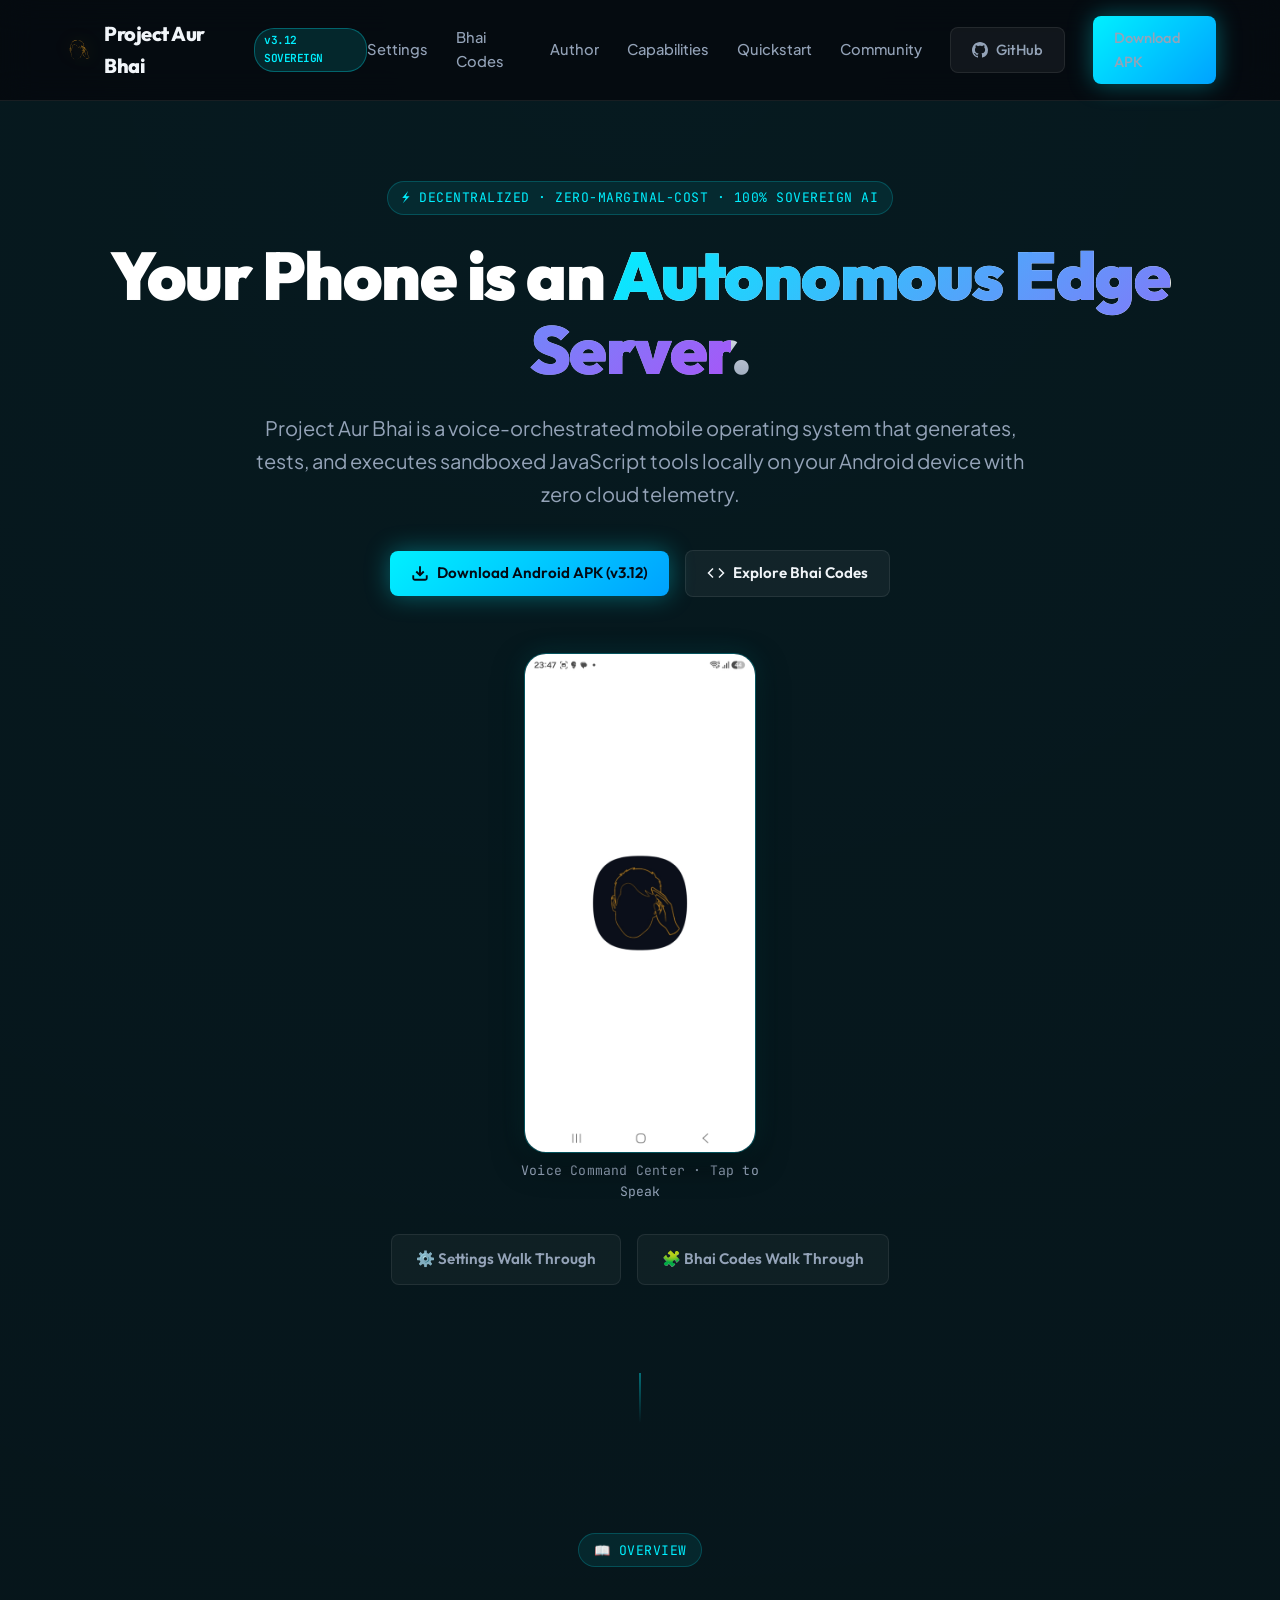
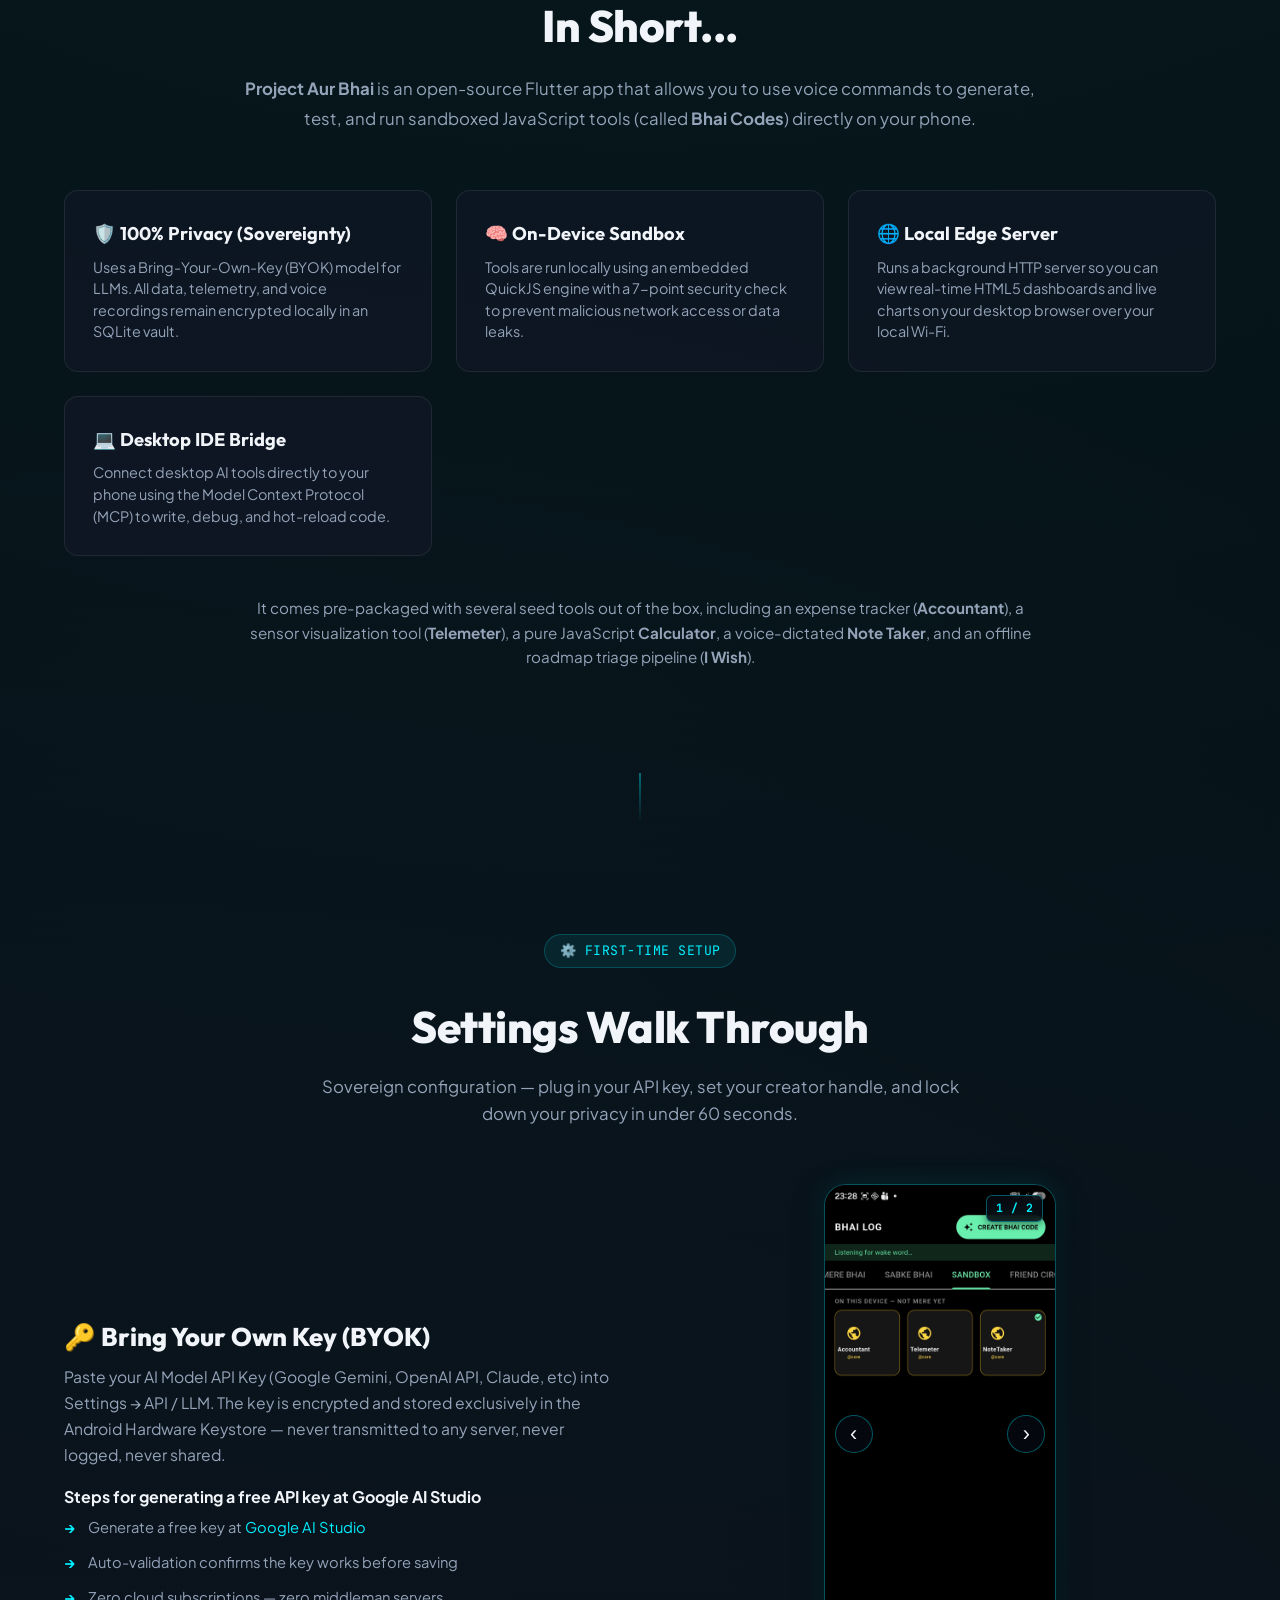
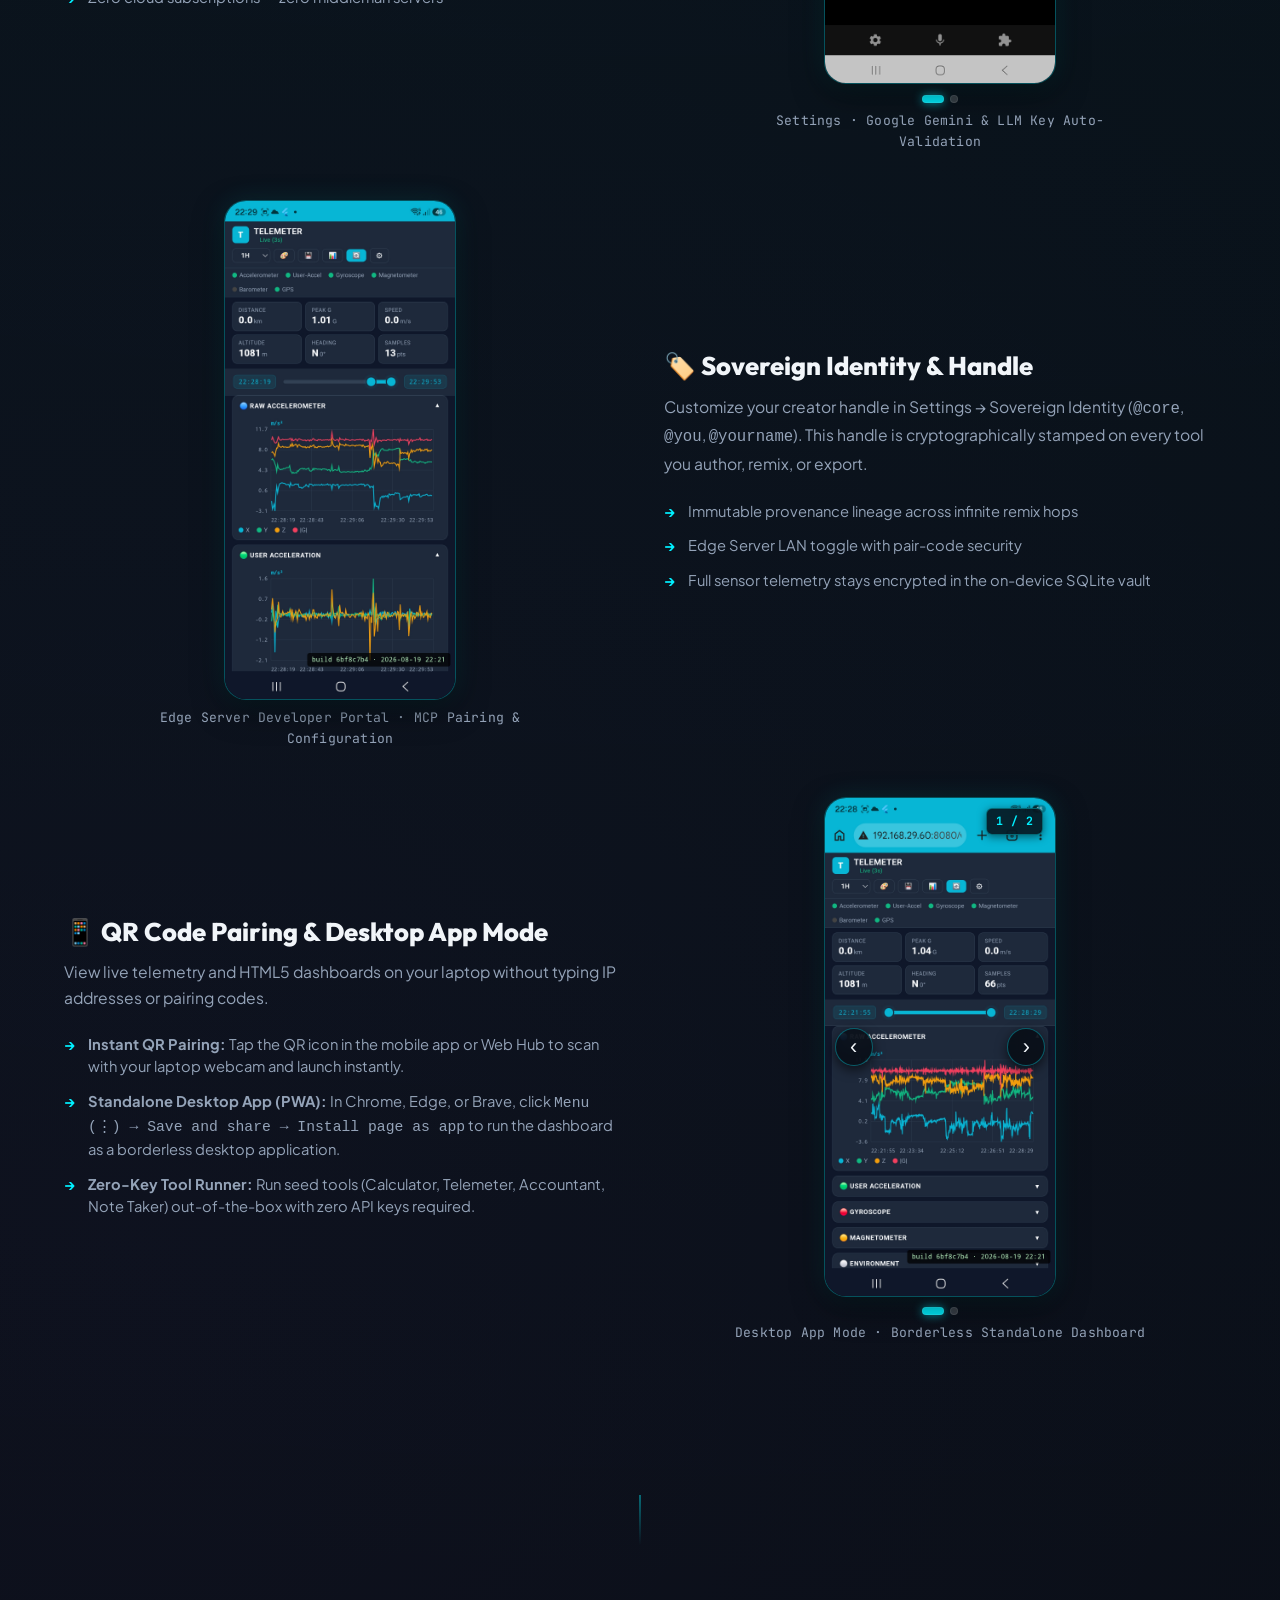
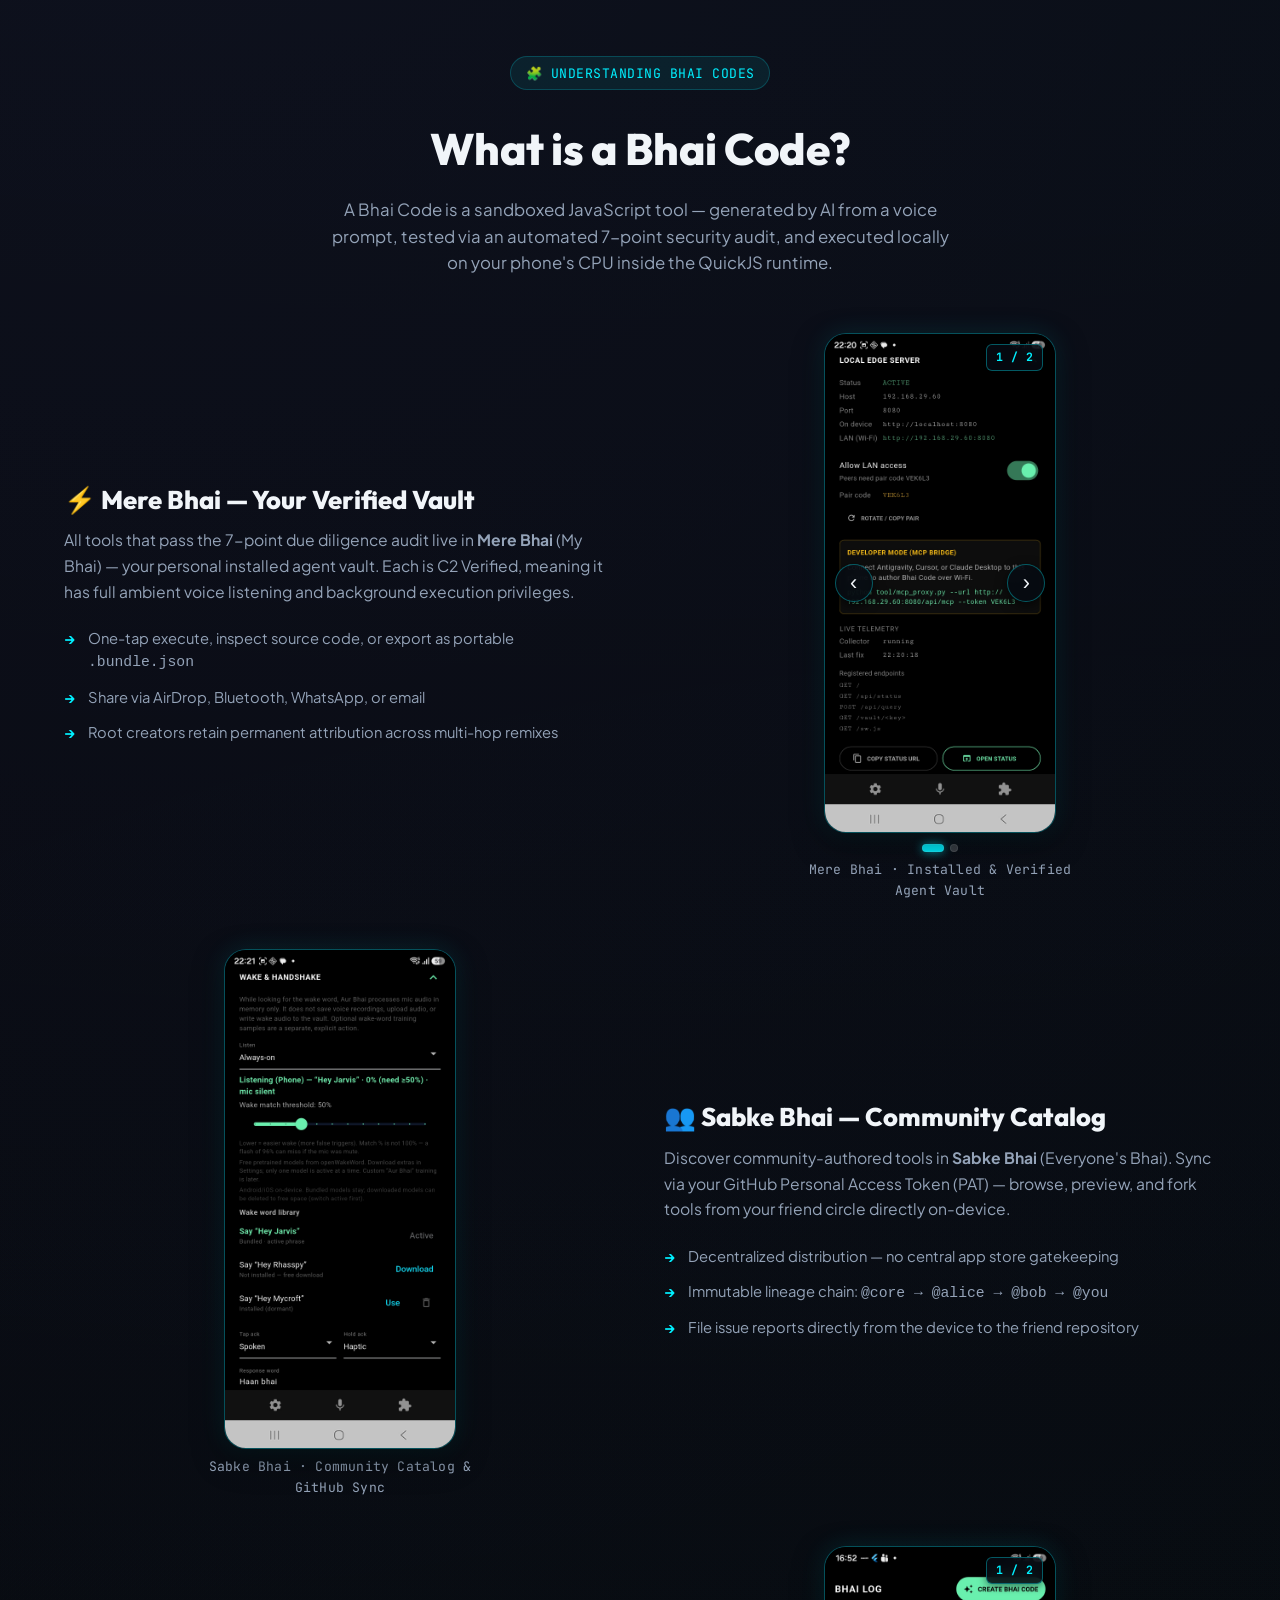
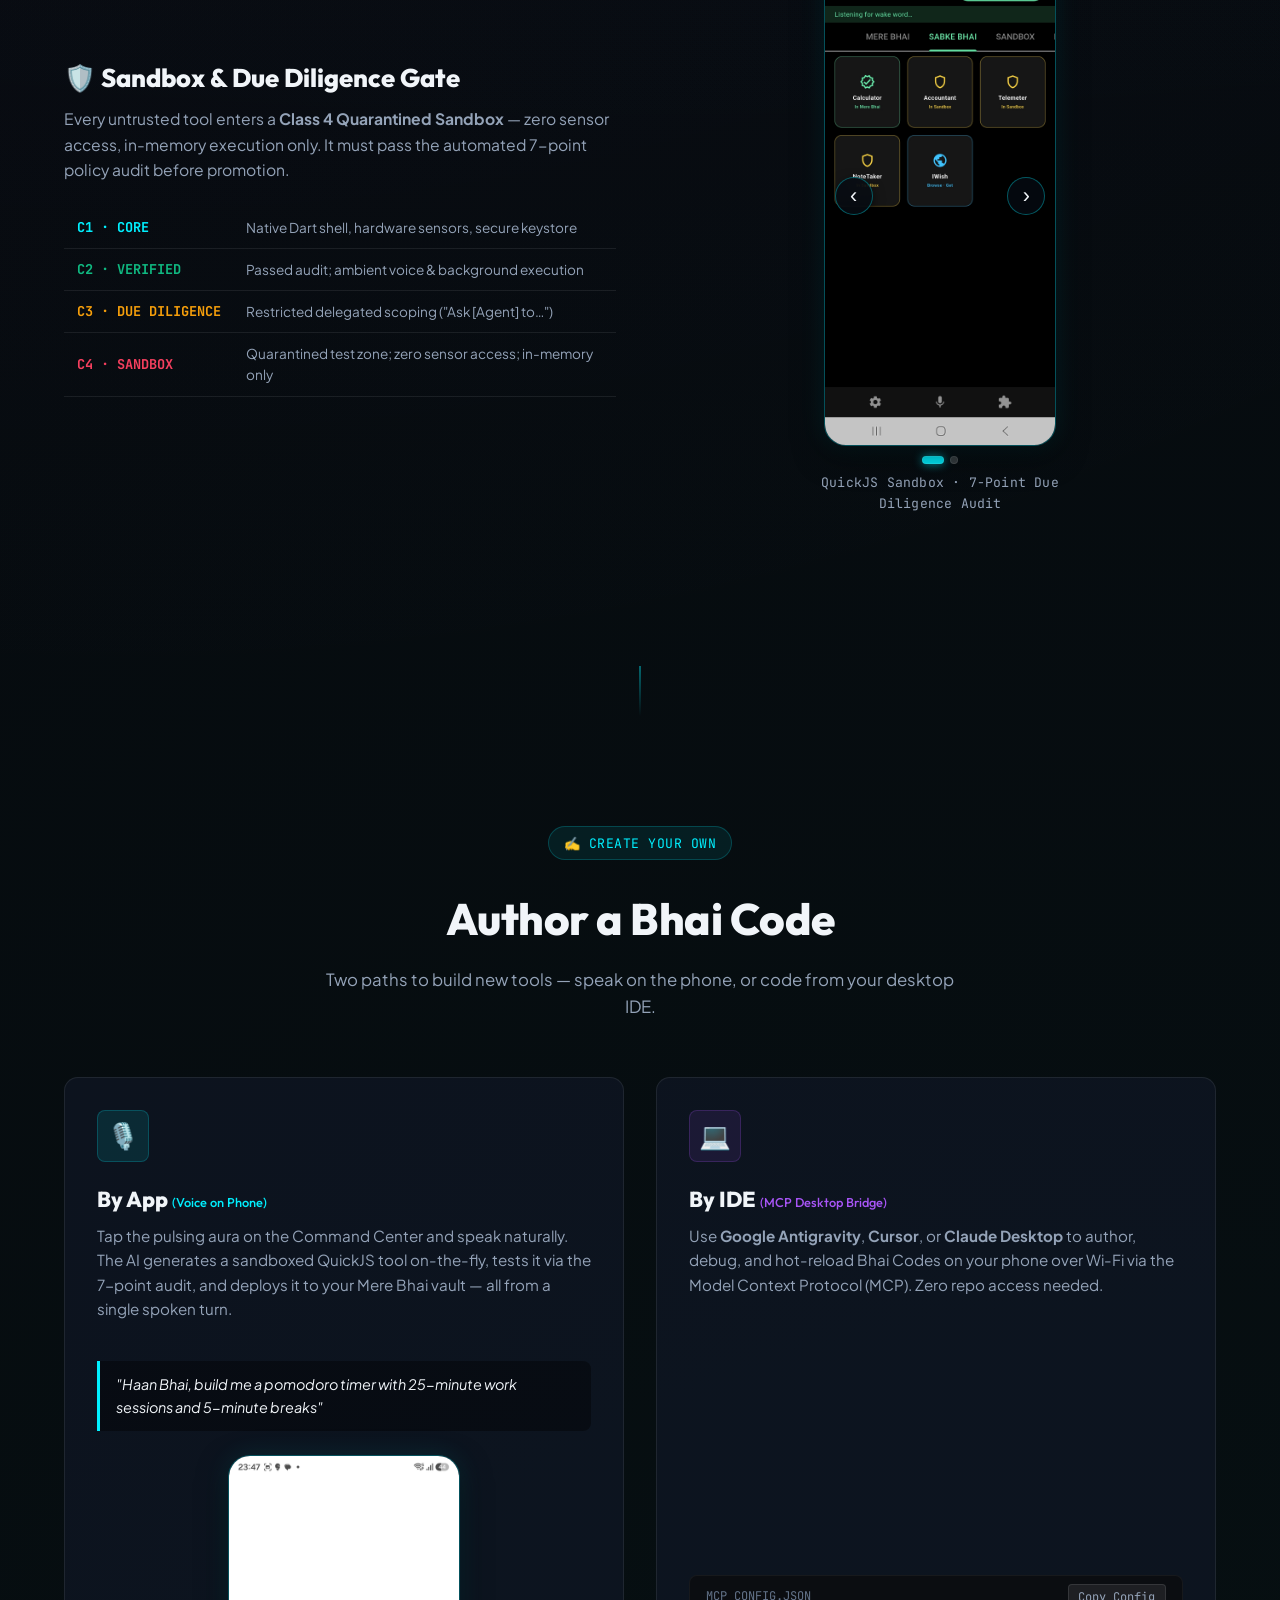
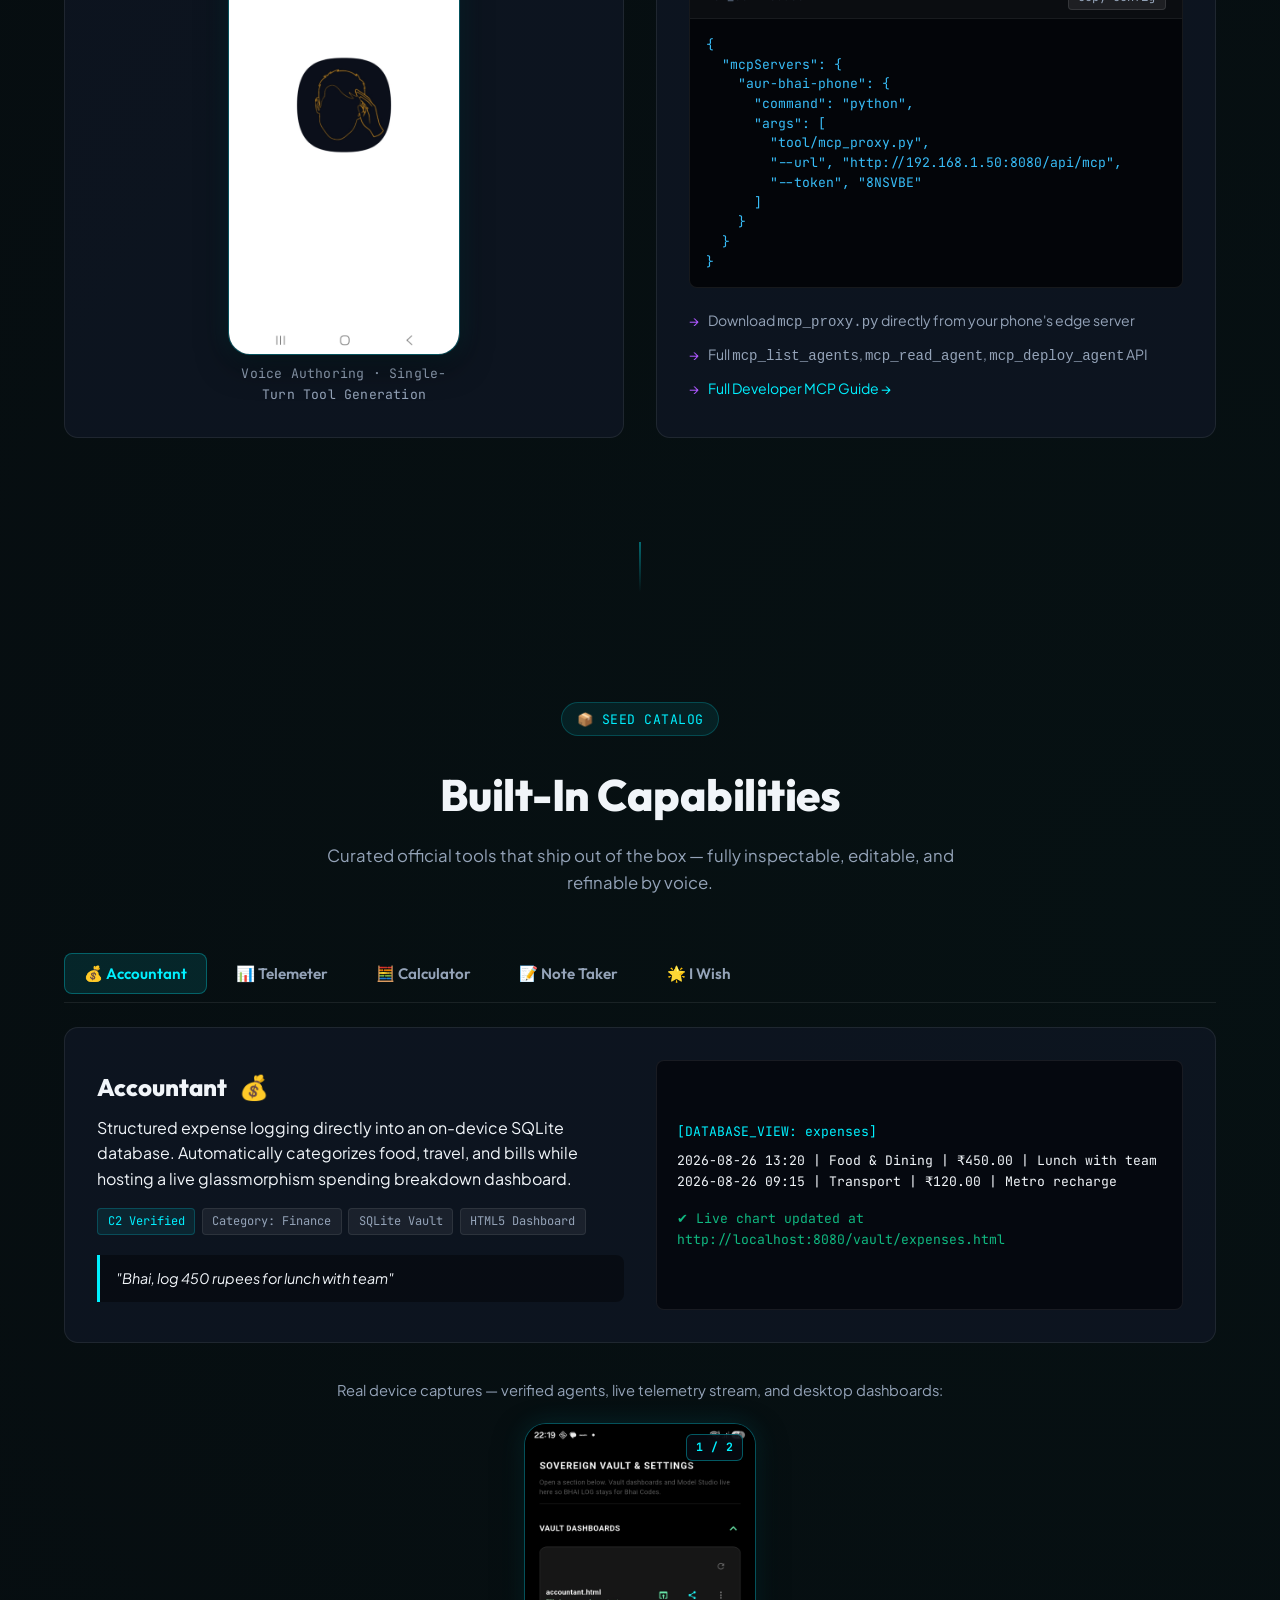
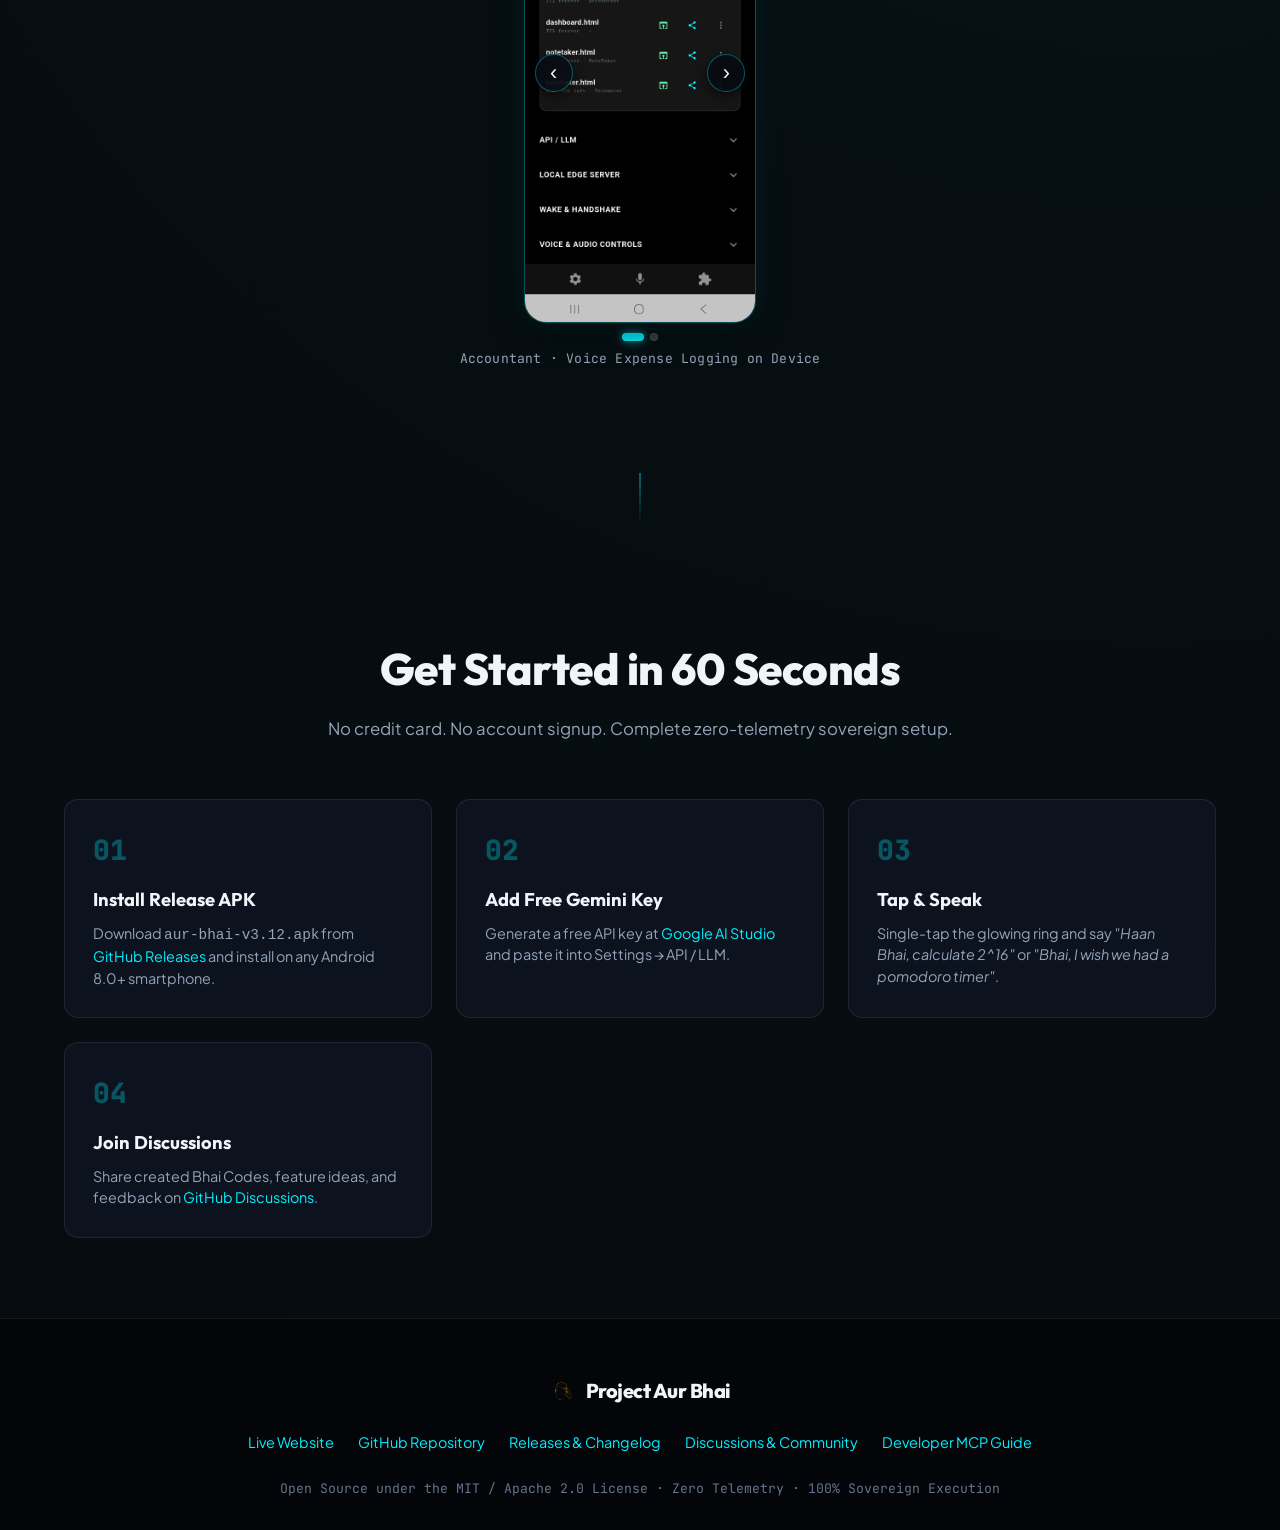
==== commit b3353520: "docs: add GitHub Discussions badge, navigation link, and community quickstart step" ====
--- a/docs/index.html
+++ b/docs/index.html
@@ -34,6 +34,7 @@
         <a href="#author-bhai-code">Author</a>
         <a href="#capabilities">Capabilities</a>
         <a href="#quickstart">Quickstart</a>
+        <a href="https://github.com/tomarishan89/project_aur_bhai/discussions" target="_blank">Community</a>
         <a href="https://github.com/tomarishan89/project_aur_bhai" target="_blank" class="btn btn-secondary">
           <svg width="16" height="16" viewBox="0 0 24 24" fill="currentColor">
             <path
@@ -479,6 +480,12 @@
         <p>Single-tap the glowing ring and say <em>"Haan Bhai, calculate 2^16"</em> or <em>"Bhai, I wish we had a
             pomodoro timer"</em>.</p>
       </div>
+      <div class="step-card">
+        <div class="step-number">04</div>
+        <h4>Join Discussions</h4>
+        <p>Share created Bhai Codes, feature ideas, and feedback on <a
+            href="https://github.com/tomarishan89/project_aur_bhai/discussions" target="_blank">GitHub Discussions</a>.</p>
+      </div>
     </div>
   </section>
 
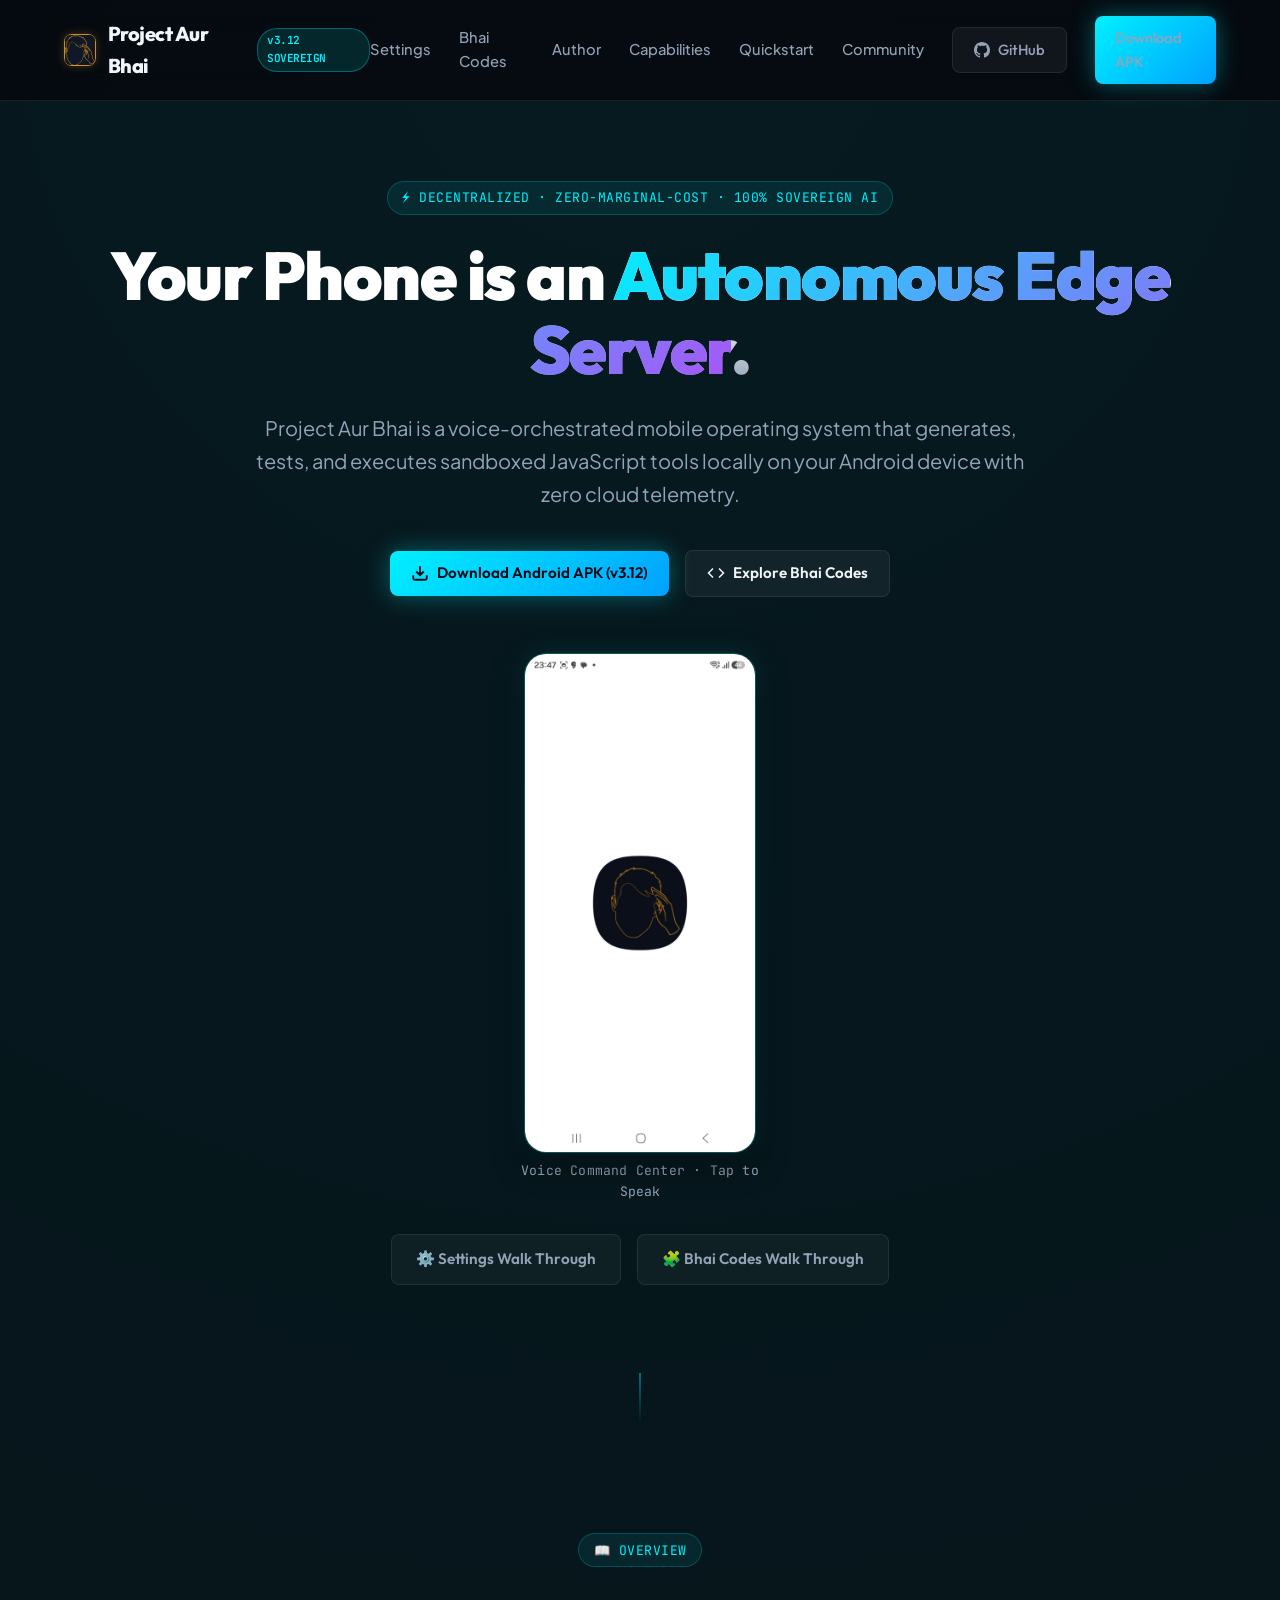
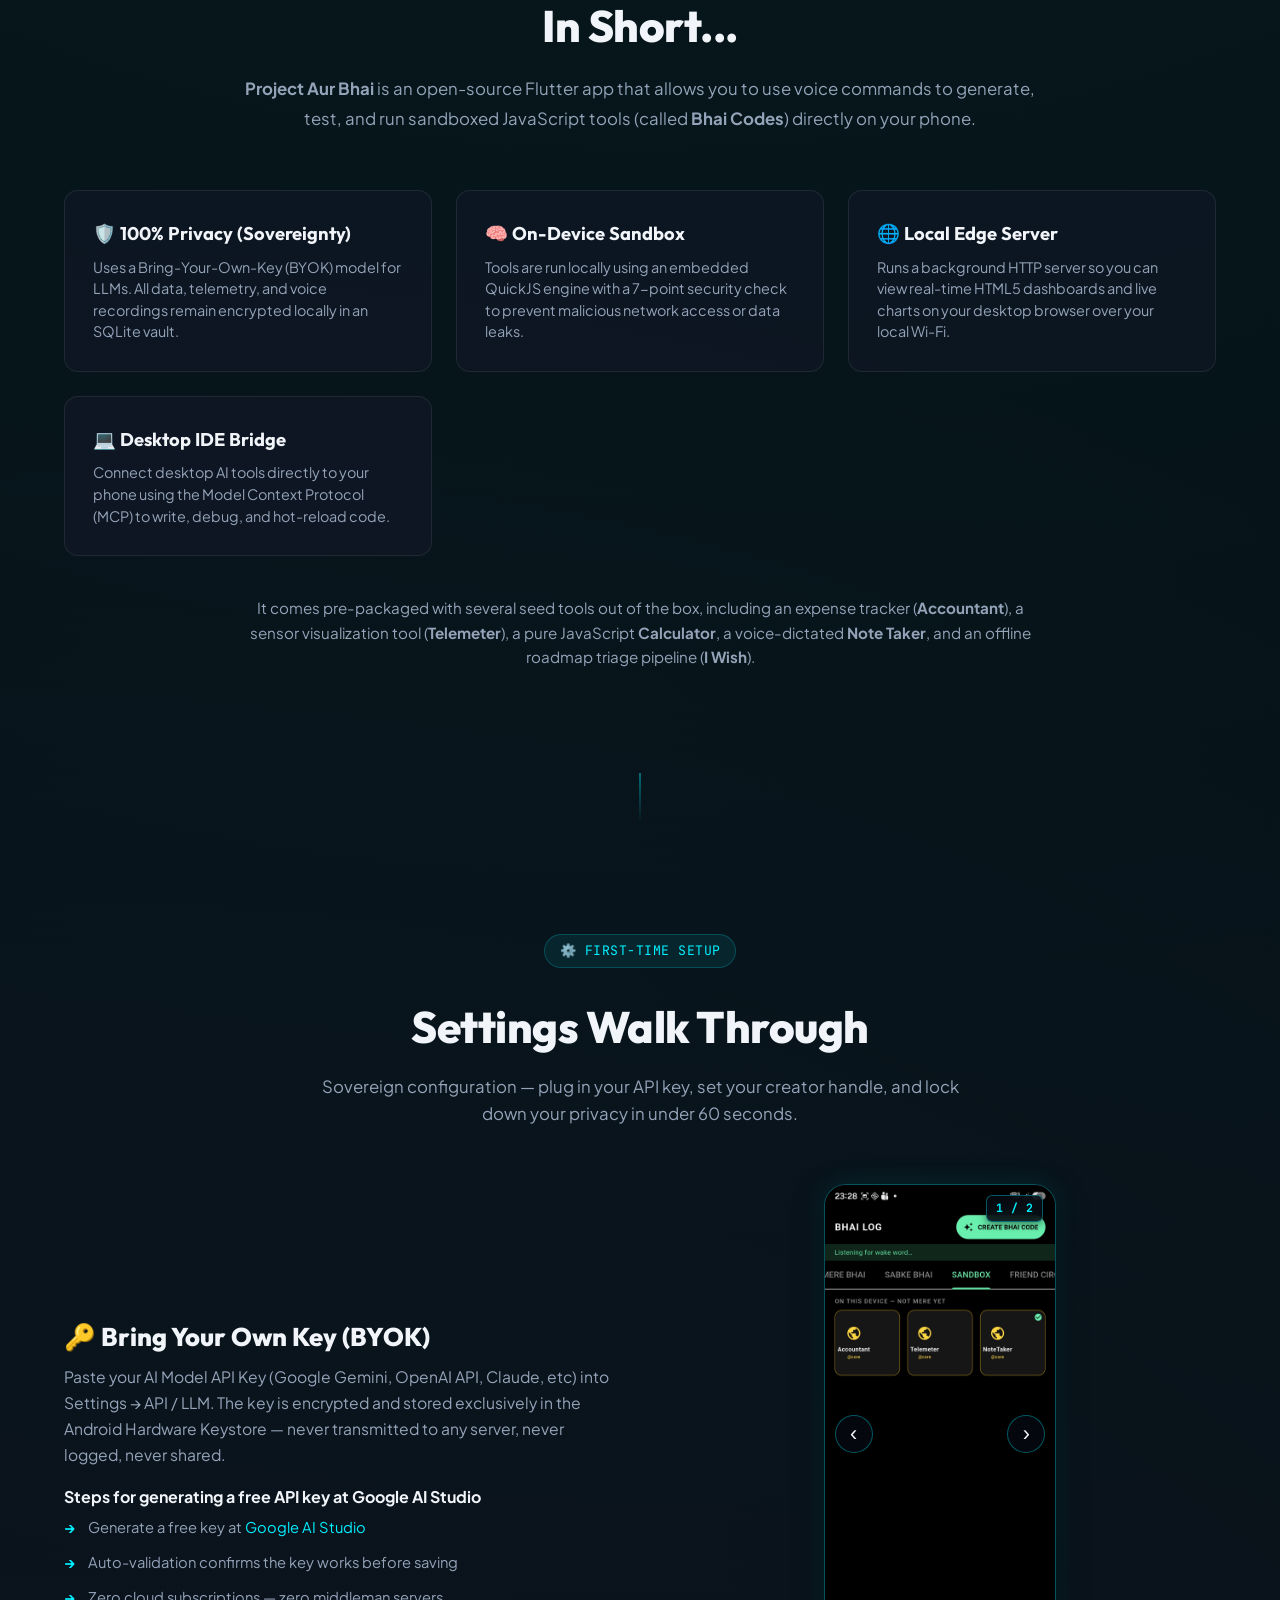
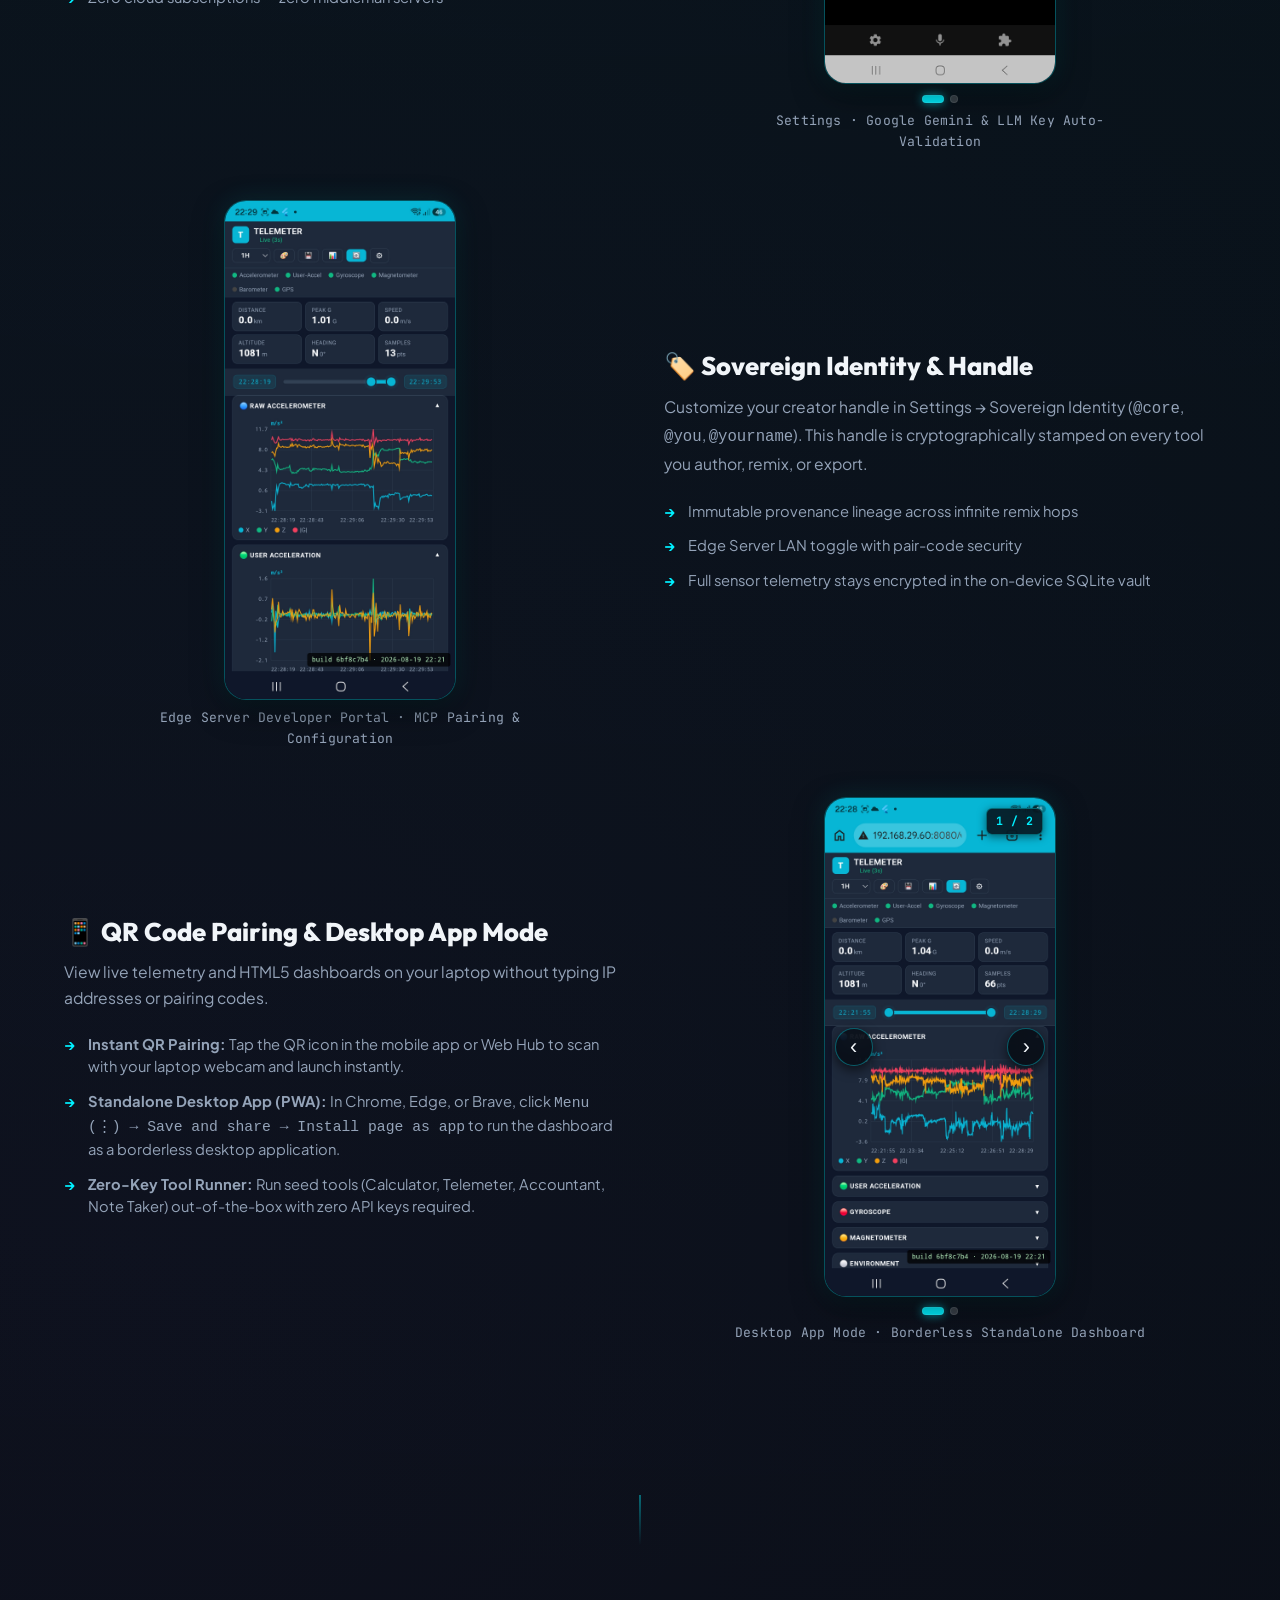
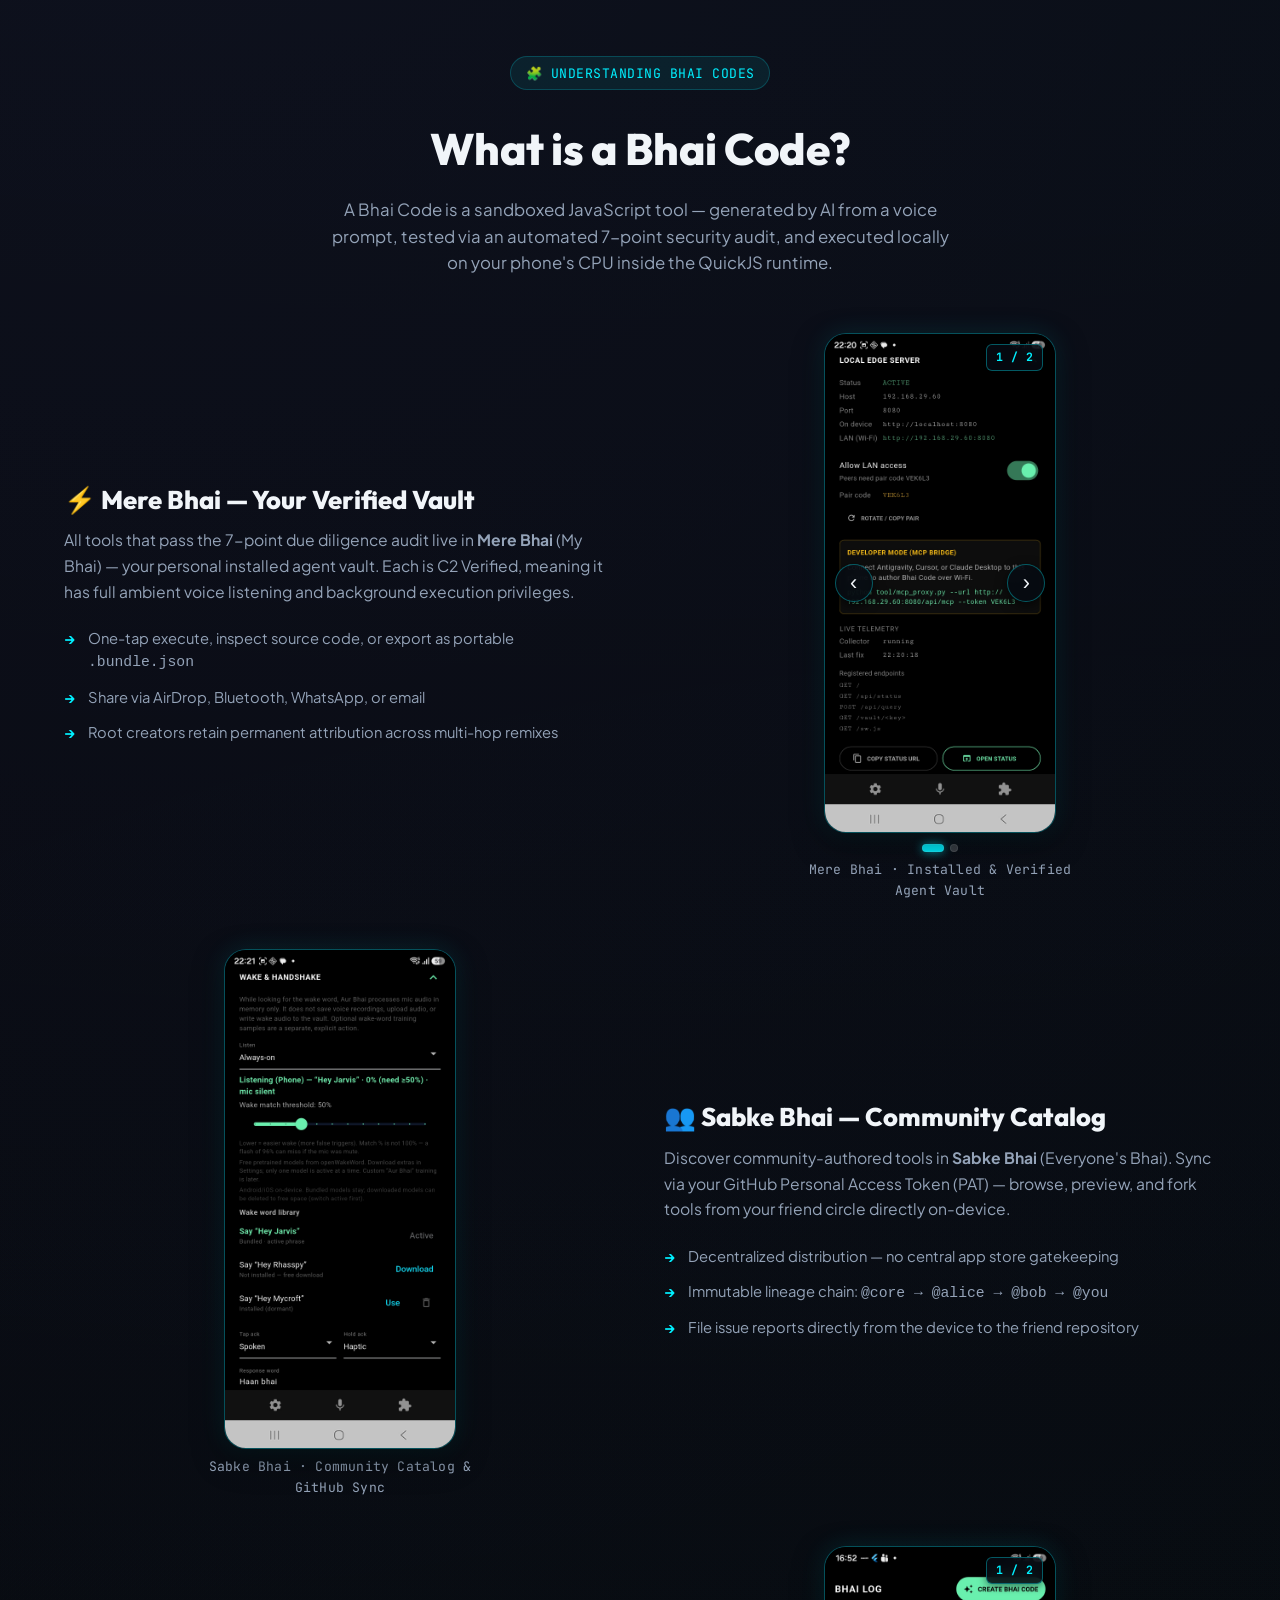
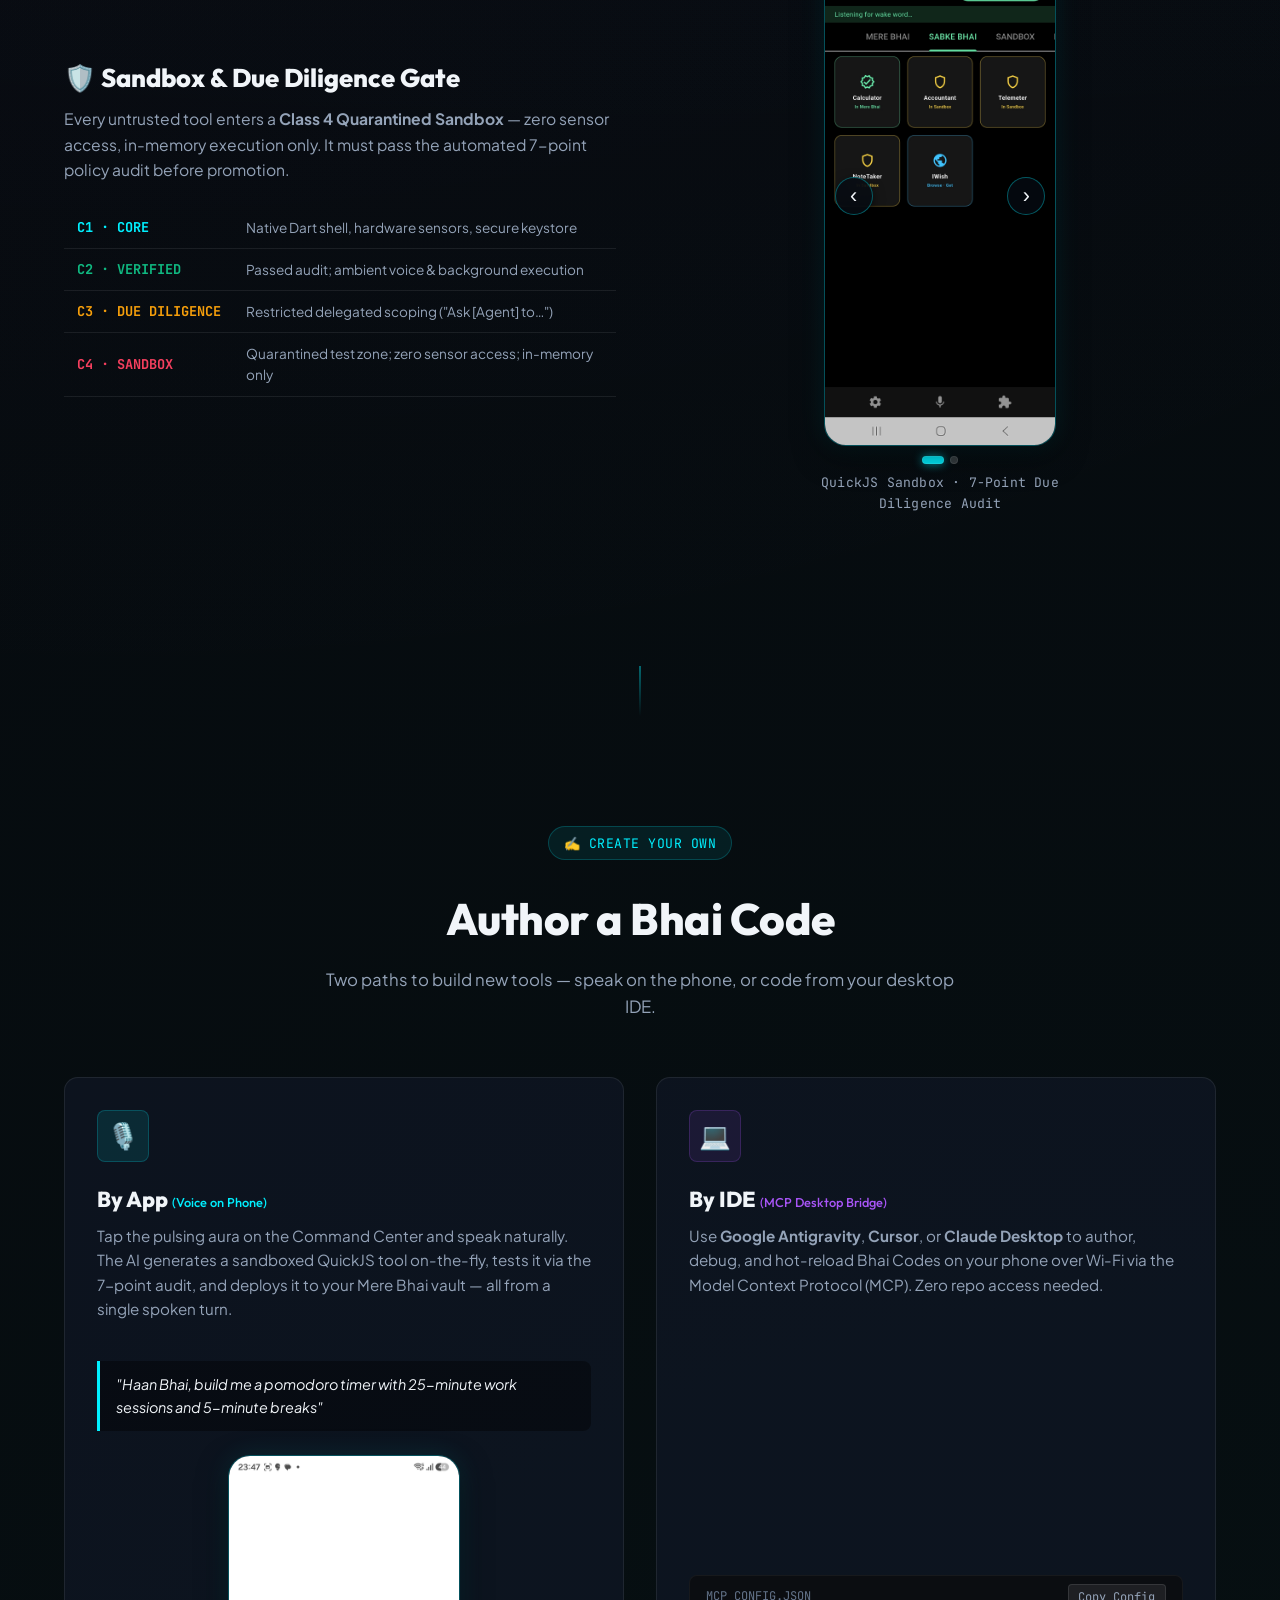
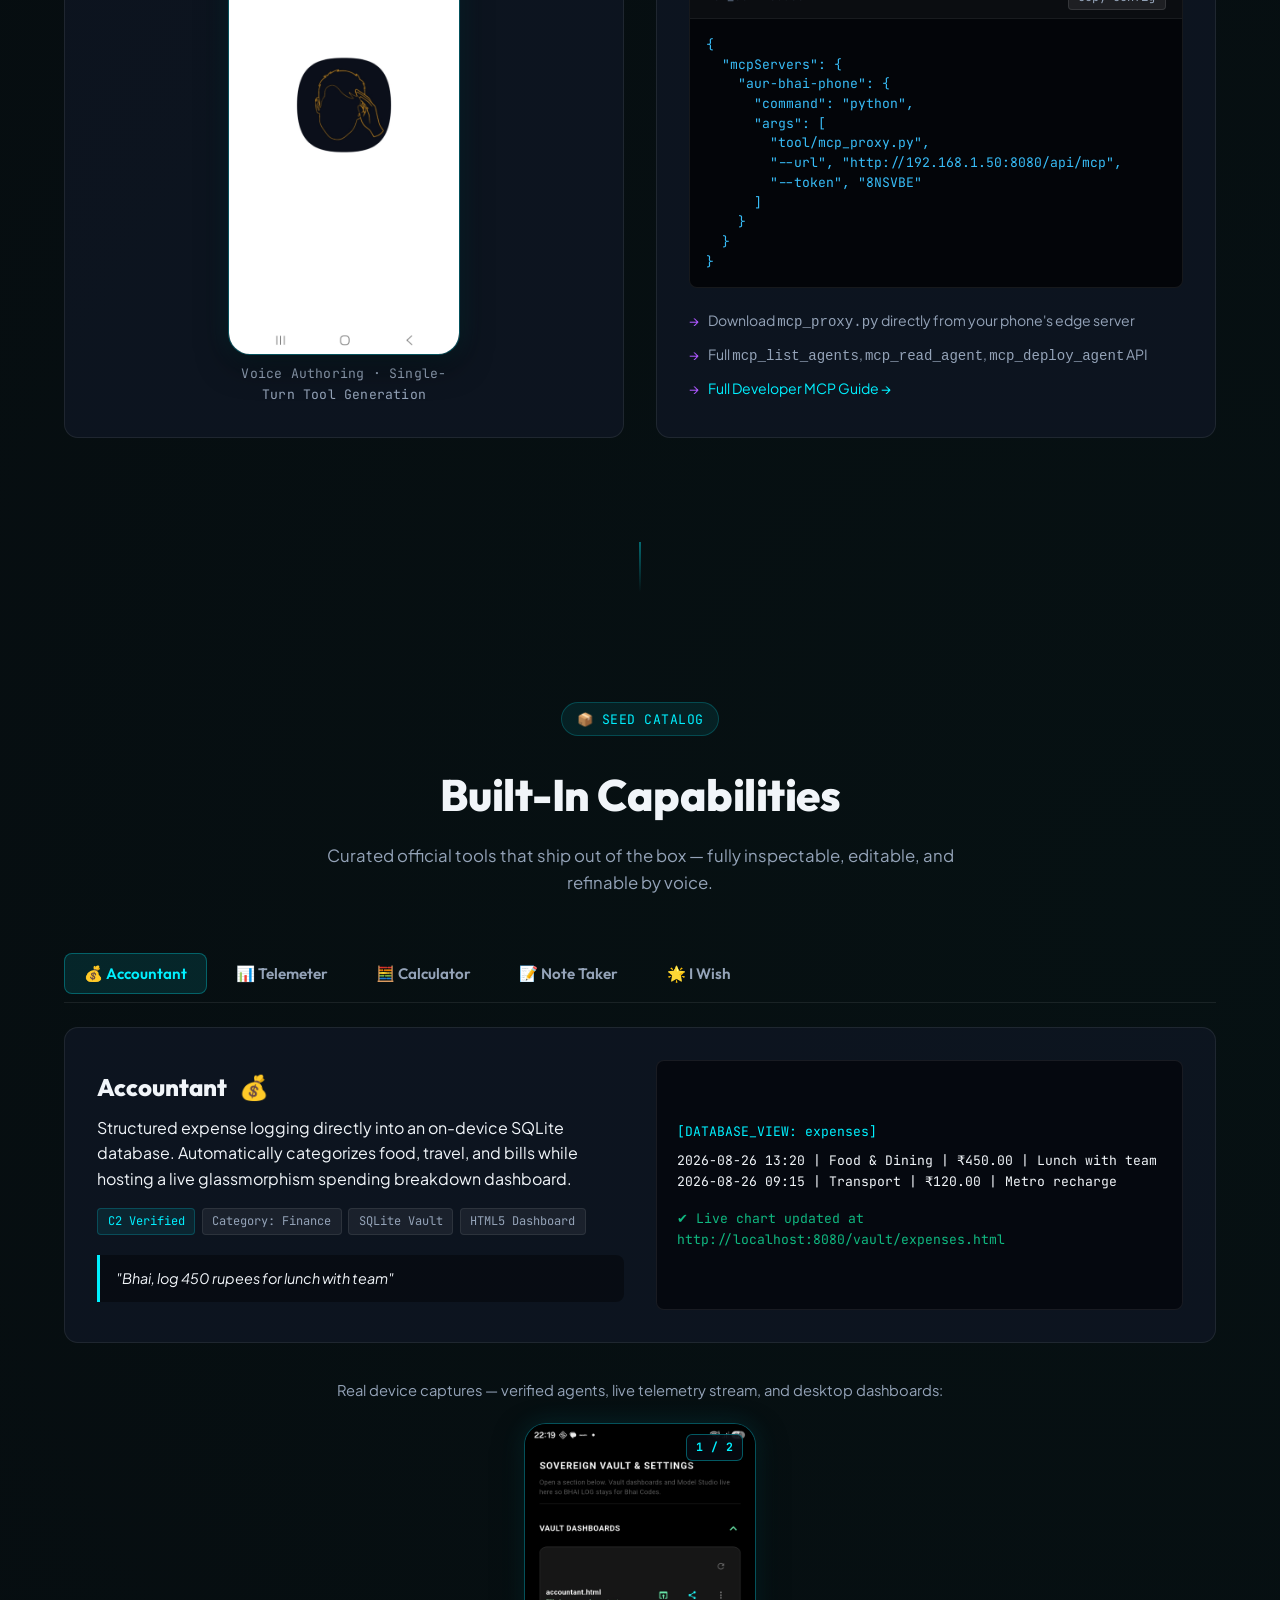
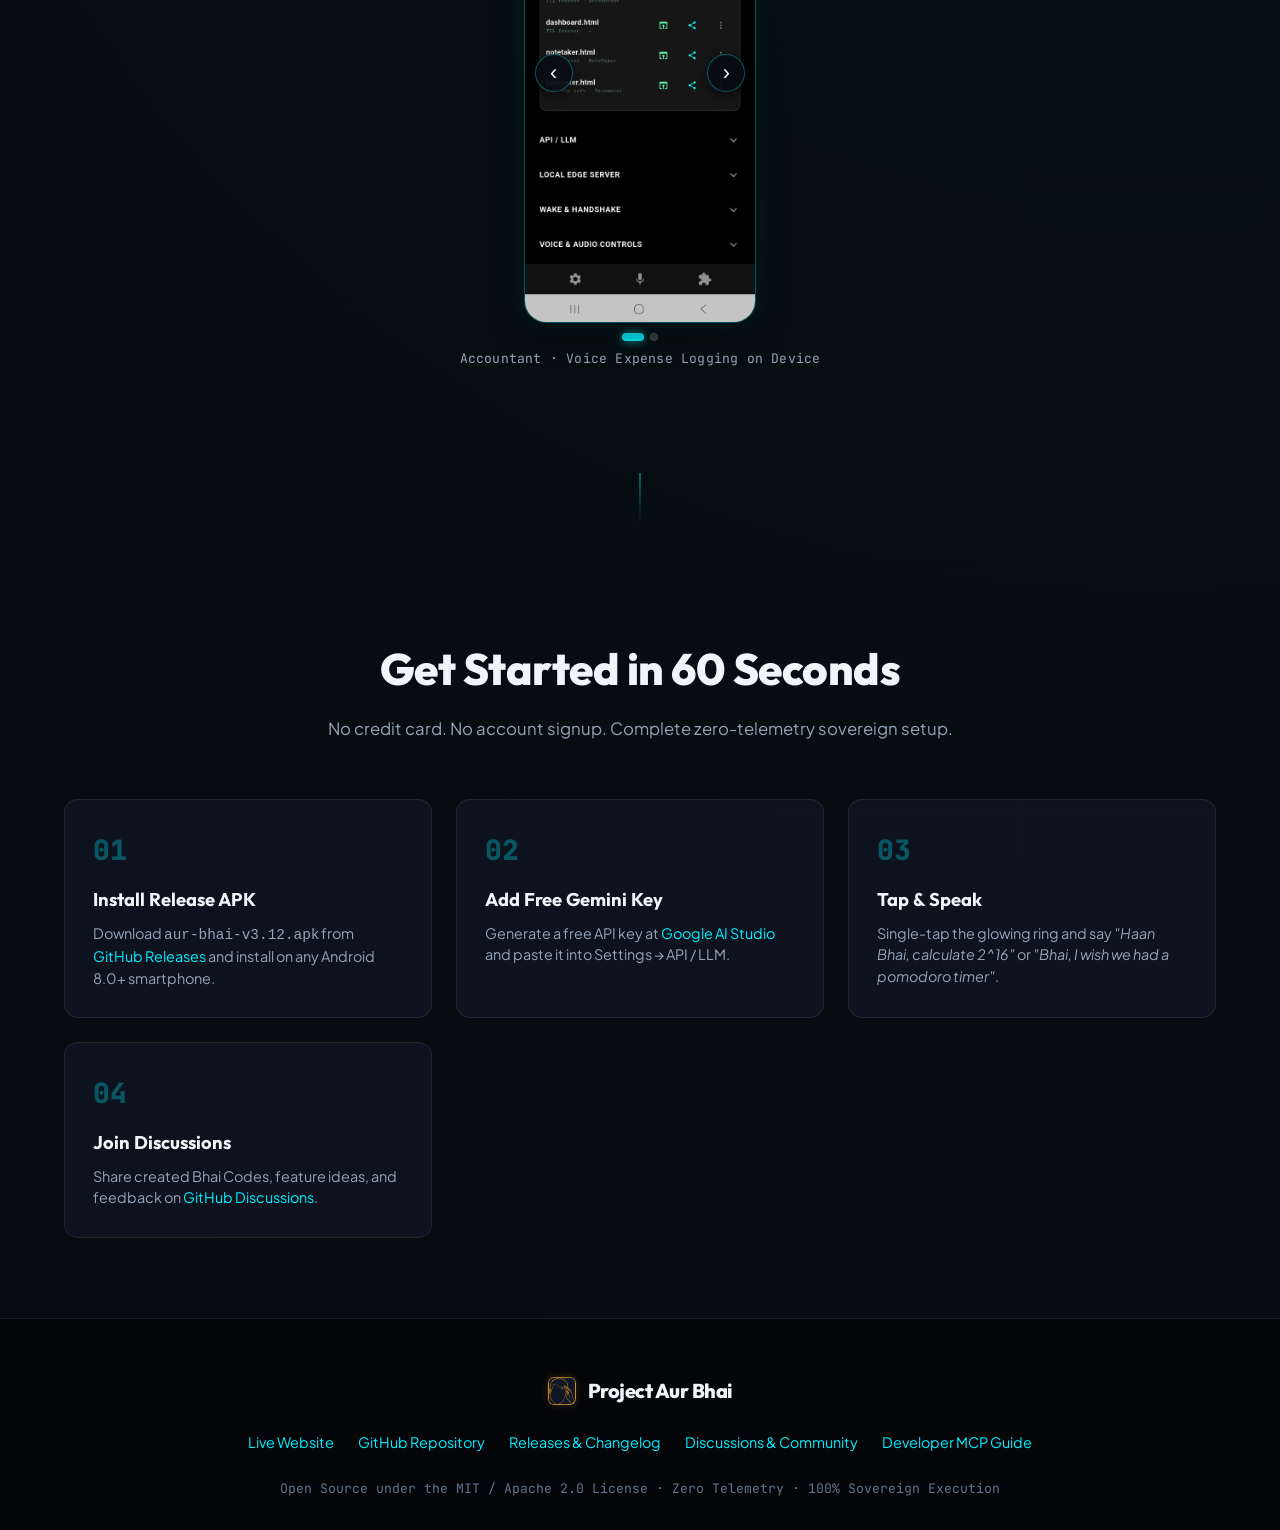
==== commit 5fd06ee9: "docs: broaden MCP guide layout to remove monitor scrollbar and enhance logo visibility" ====
--- a/docs/index.html
+++ b/docs/index.html
@@ -24,7 +24,7 @@
     <div class="nav-container">
       <div class="logo">
         <img src="aur_bhai_logo.svg" alt="Aur Bhai Logo"
-          style="width: 28px; height: 28px; filter: drop-shadow(0 0 8px rgba(245, 166, 35, 0.6));">
+          style="width: 32px; height: 32px; border-radius: 8px; display: block; box-shadow: 0 0 10px rgba(245, 166, 35, 0.25);">
         <span>Project Aur Bhai</span>
         <span class="badge-pill">v3.12 SOVEREIGN</span>
       </div>
@@ -382,7 +382,7 @@
           <li
             style="color: var(--text-muted); font-size: 0.88rem; padding: 0.3rem 0; padding-left: 1.2rem; position: relative;">
             <span style="position: absolute; left: 0; color: var(--accent-violet);">→</span>
-            <a href="DEVELOPER_MCP_GUIDE.md" target="_blank">Full Developer MCP Guide →</a>
+            <a href="mcp-guide.html">Full Developer MCP Guide →</a>
           </li>
         </ul>
       </div>
@@ -496,7 +496,7 @@
     <div class="footer-content">
       <div class="logo">
         <img src="aur_bhai_logo.svg" alt="Aur Bhai Logo"
-          style="width: 24px; height: 24px; filter: drop-shadow(0 0 6px rgba(245, 166, 35, 0.5));">
+          style="width: 28px; height: 28px; border-radius: 6px; display: block; box-shadow: 0 0 8px rgba(245, 166, 35, 0.2);">
         <span>Project Aur Bhai</span>
       </div>
       <div class="footer-links">
@@ -505,7 +505,7 @@
         <a href="https://github.com/tomarishan89/project_aur_bhai/releases" target="_blank">Releases &amp; Changelog</a>
         <a href="https://github.com/tomarishan89/project_aur_bhai/discussions" target="_blank">Discussions &amp;
           Community</a>
-        <a href="DEVELOPER_MCP_GUIDE.md" target="_blank">Developer MCP Guide</a>
+        <a href="mcp-guide.html">Developer MCP Guide</a>
       </div>
       <div class="footer-note">
         Open Source under the MIT / Apache 2.0 License · Zero Telemetry · 100% Sovereign Execution
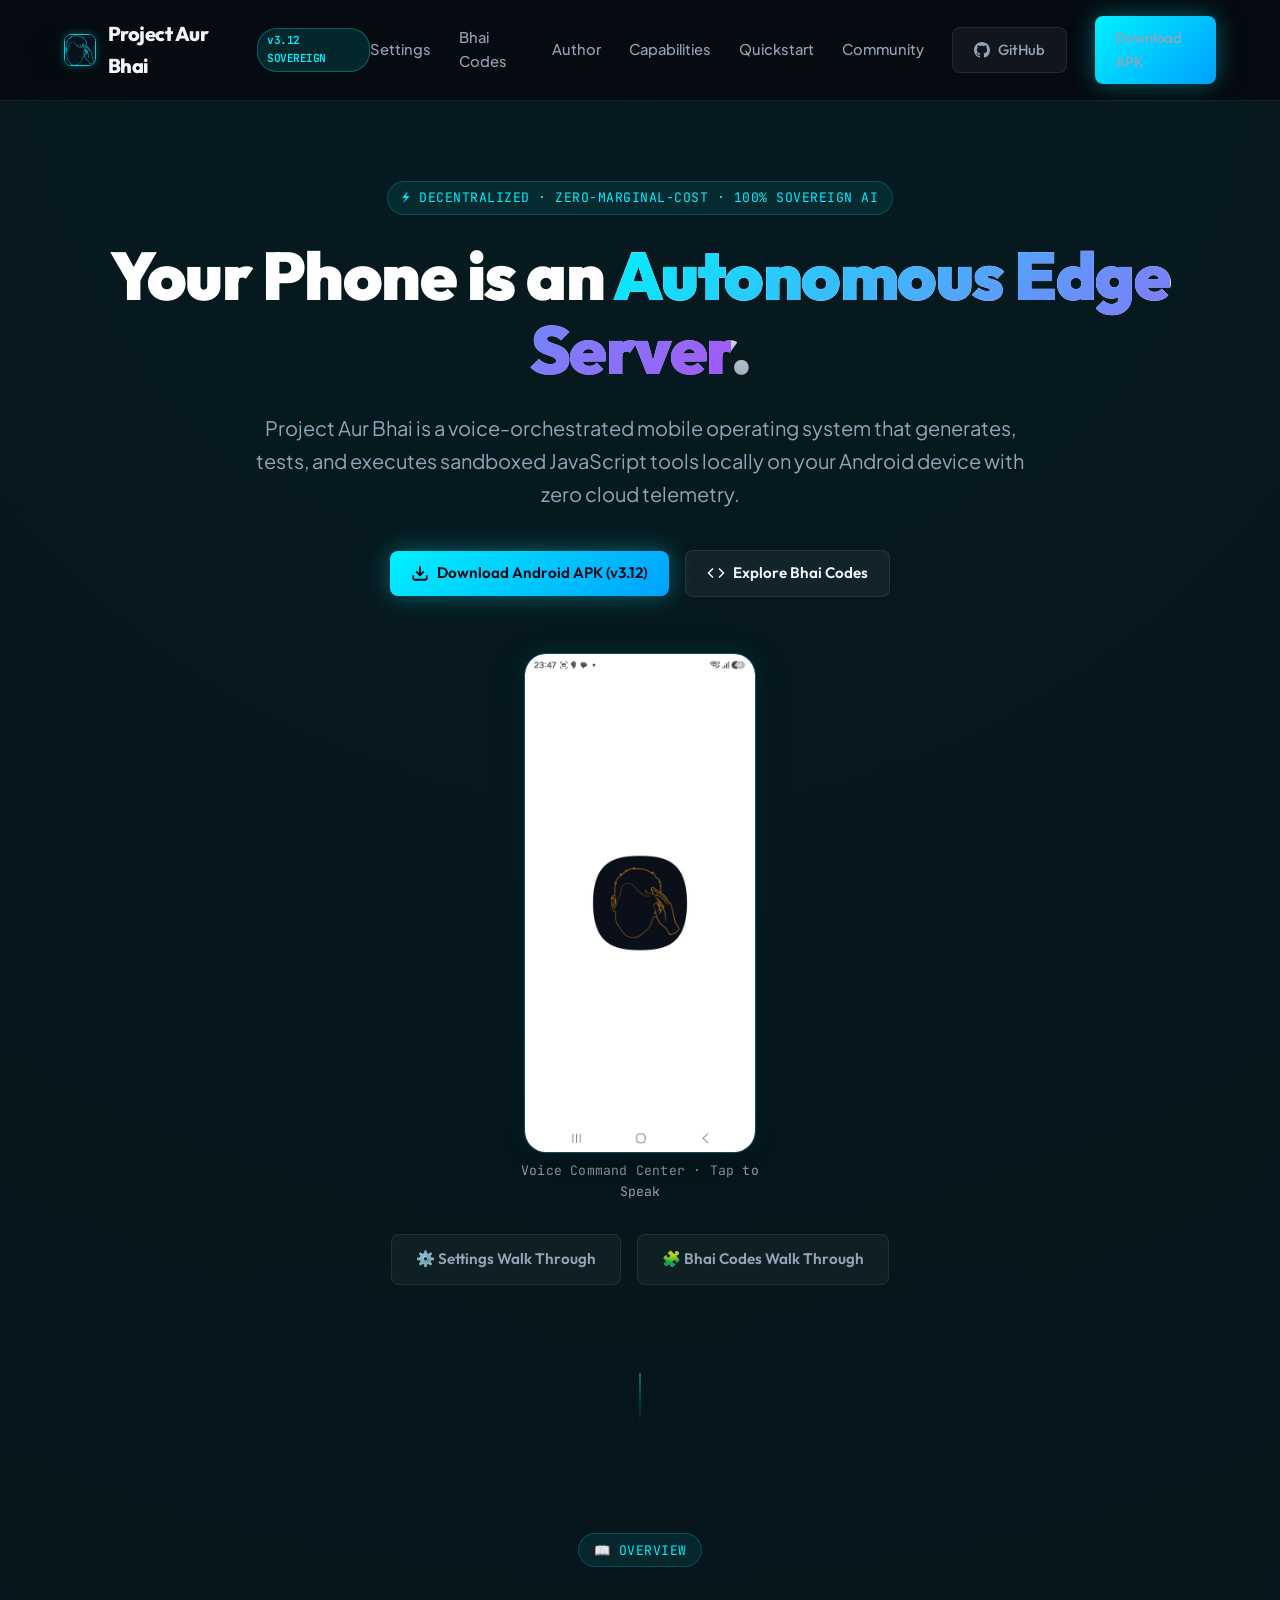
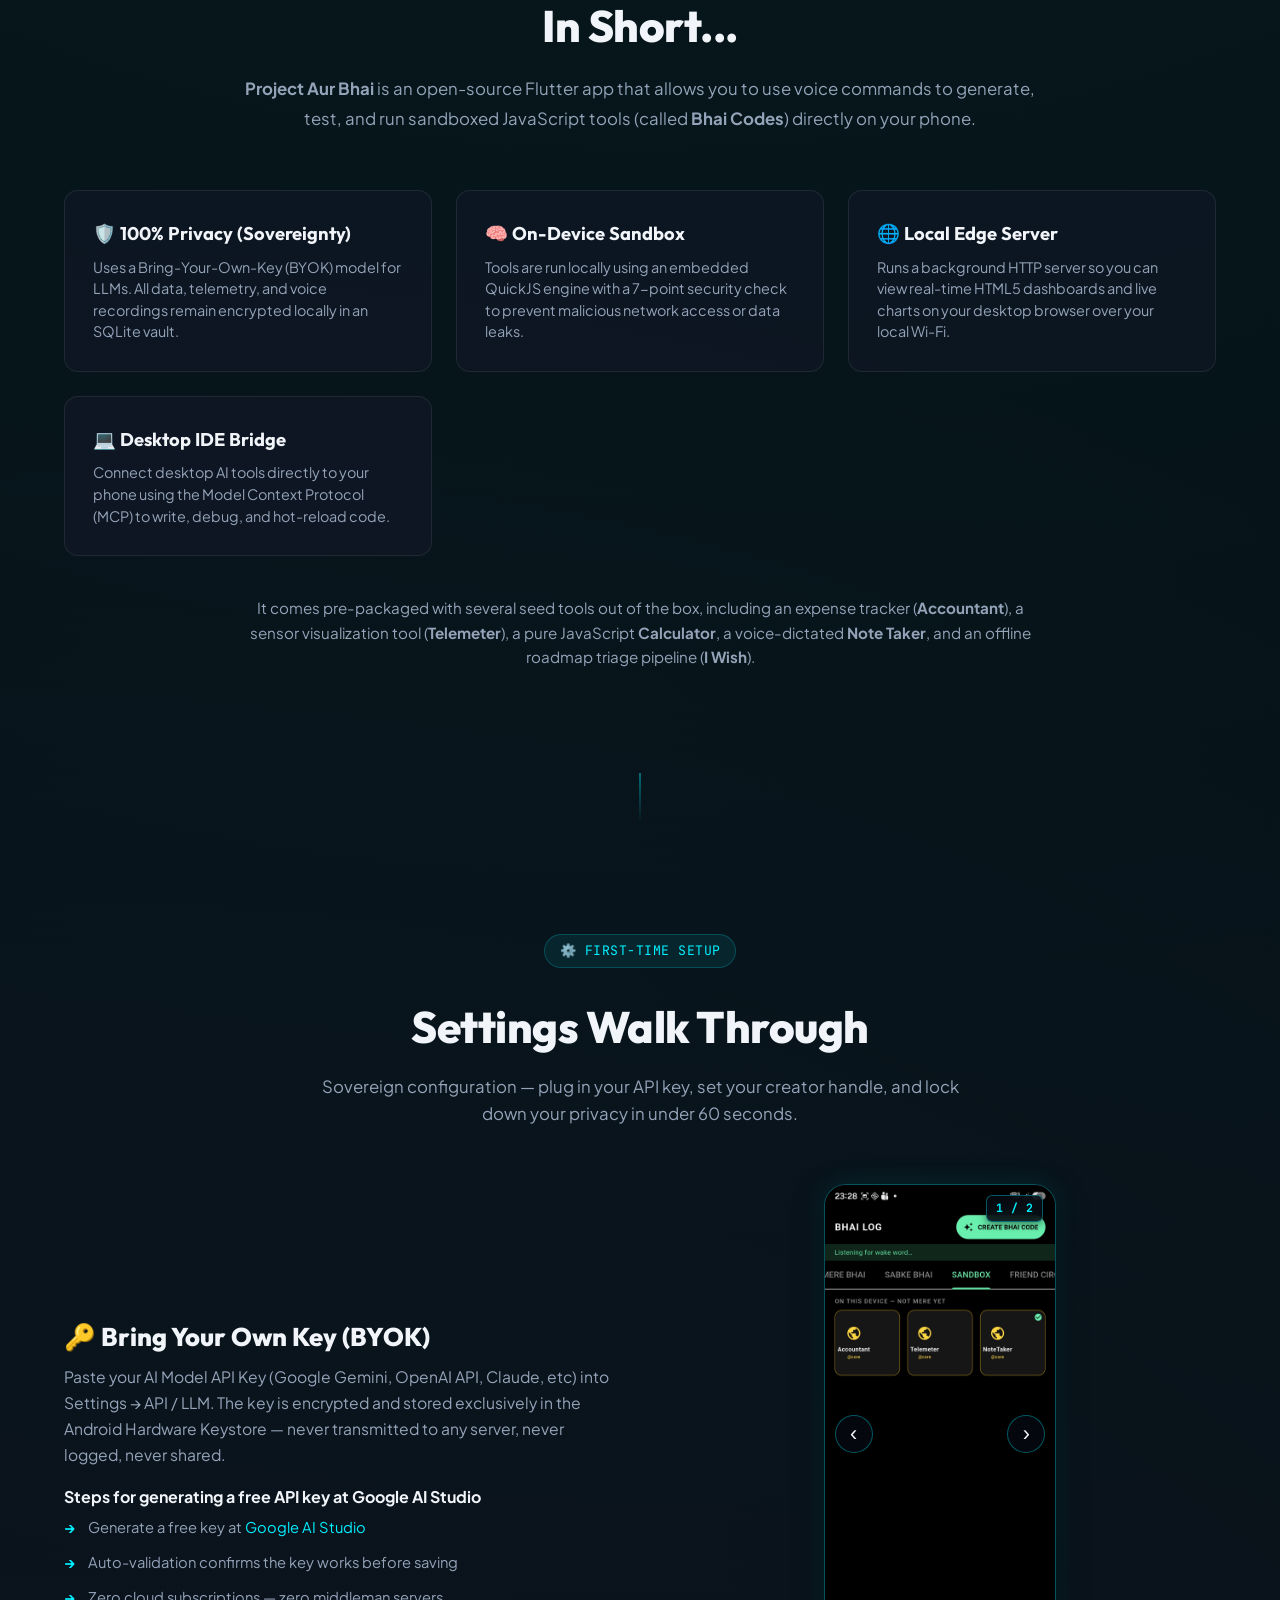
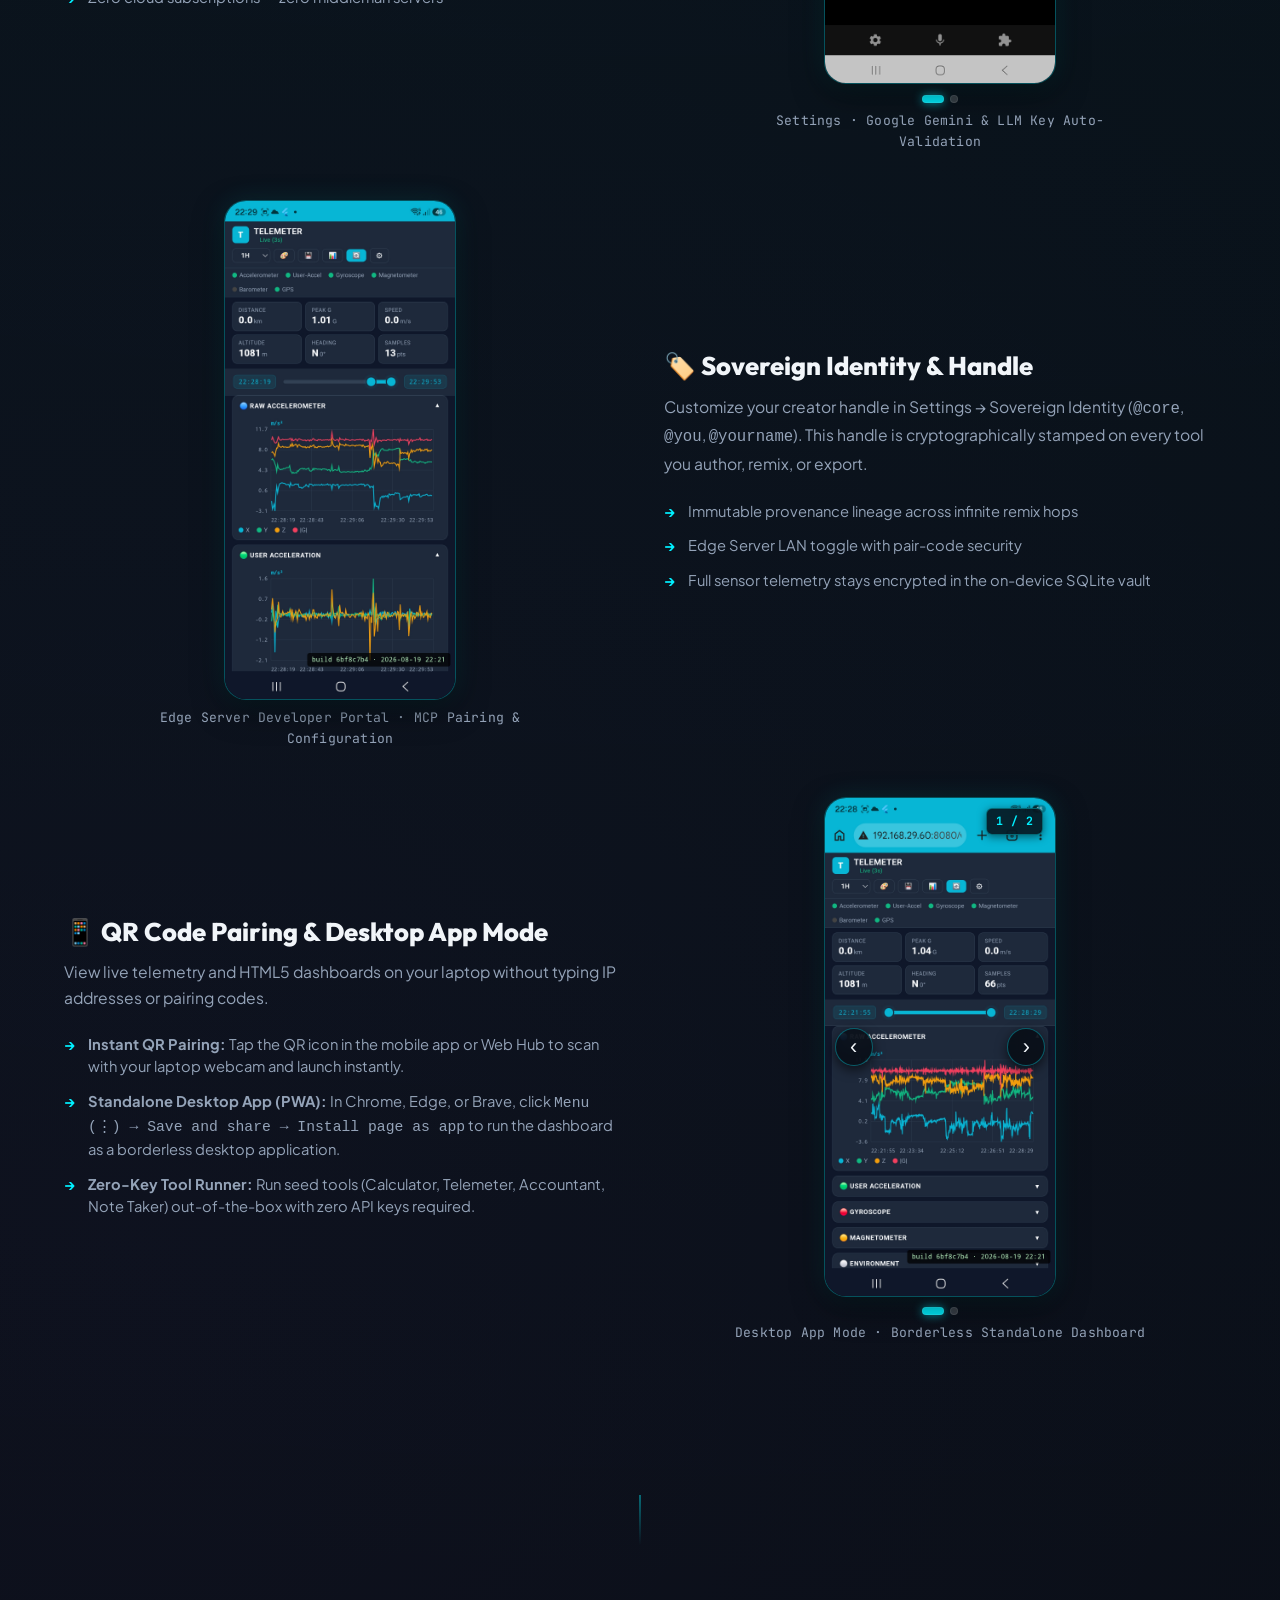
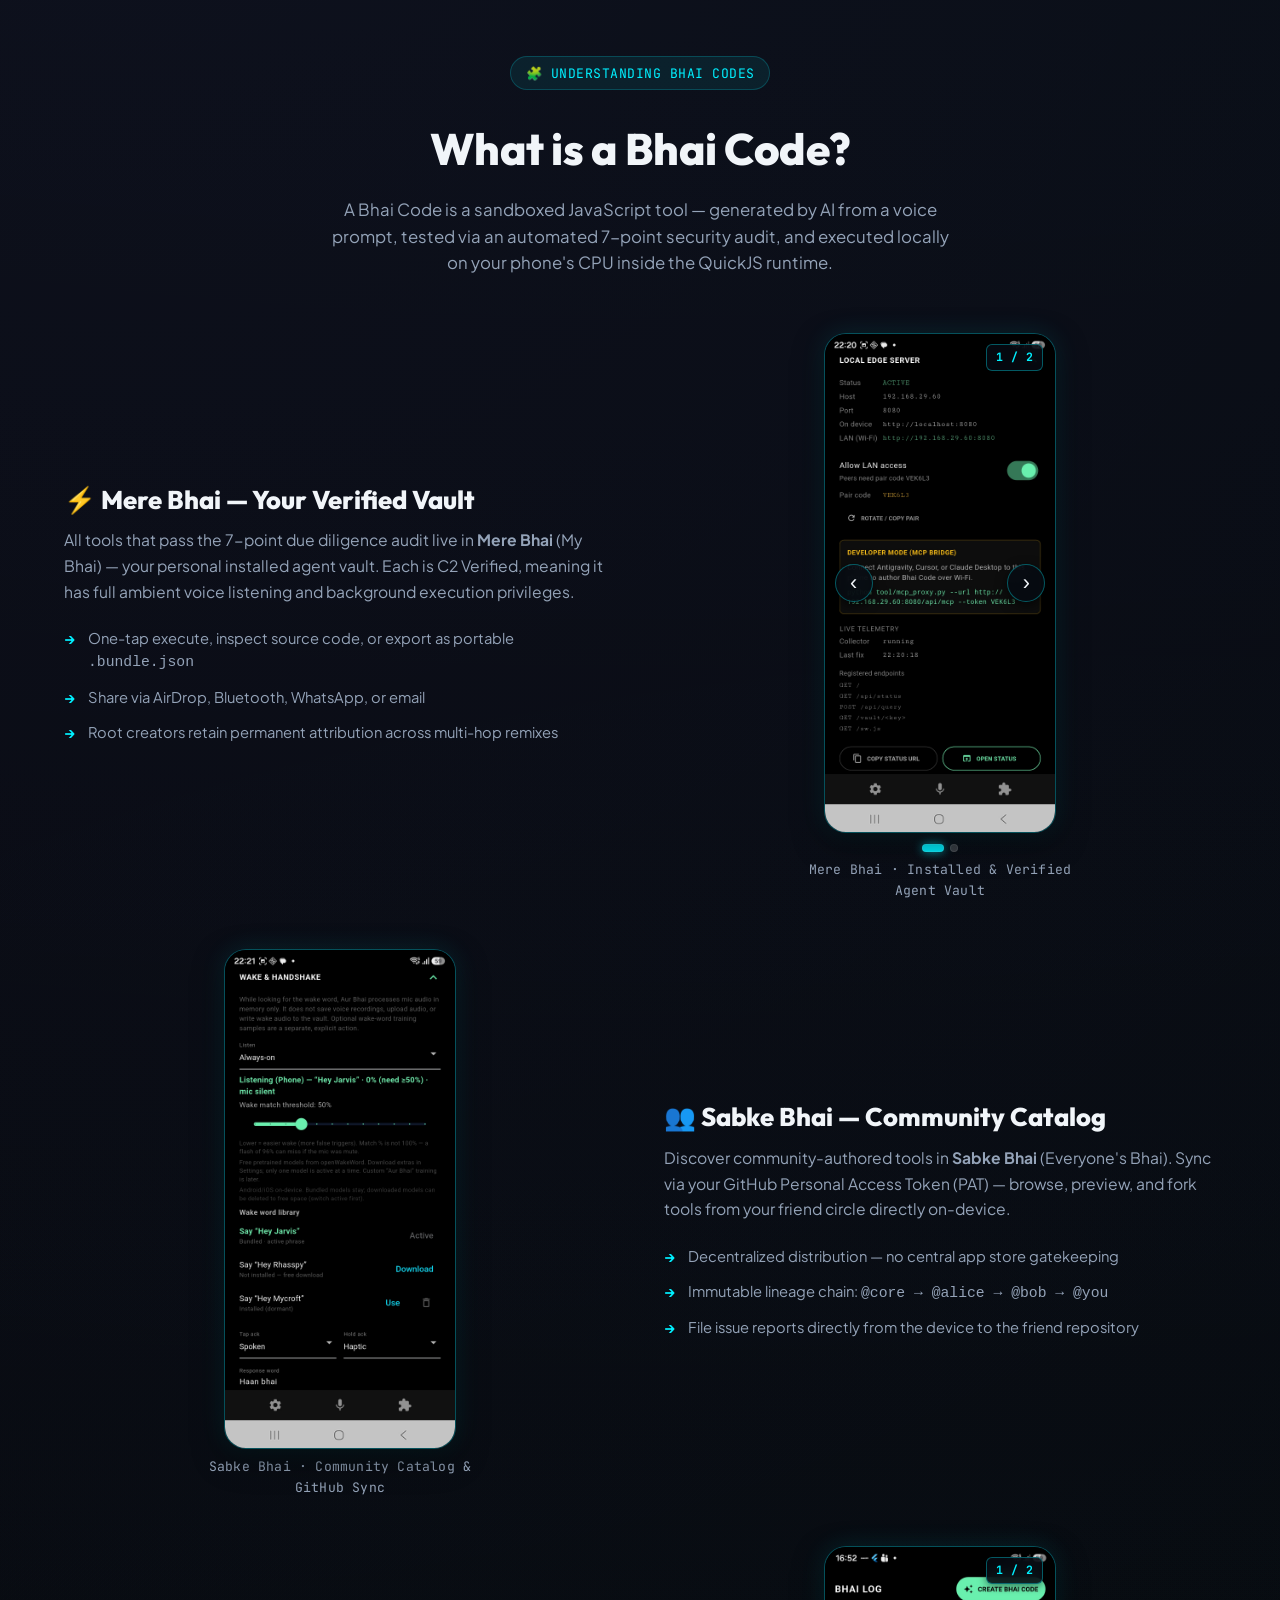
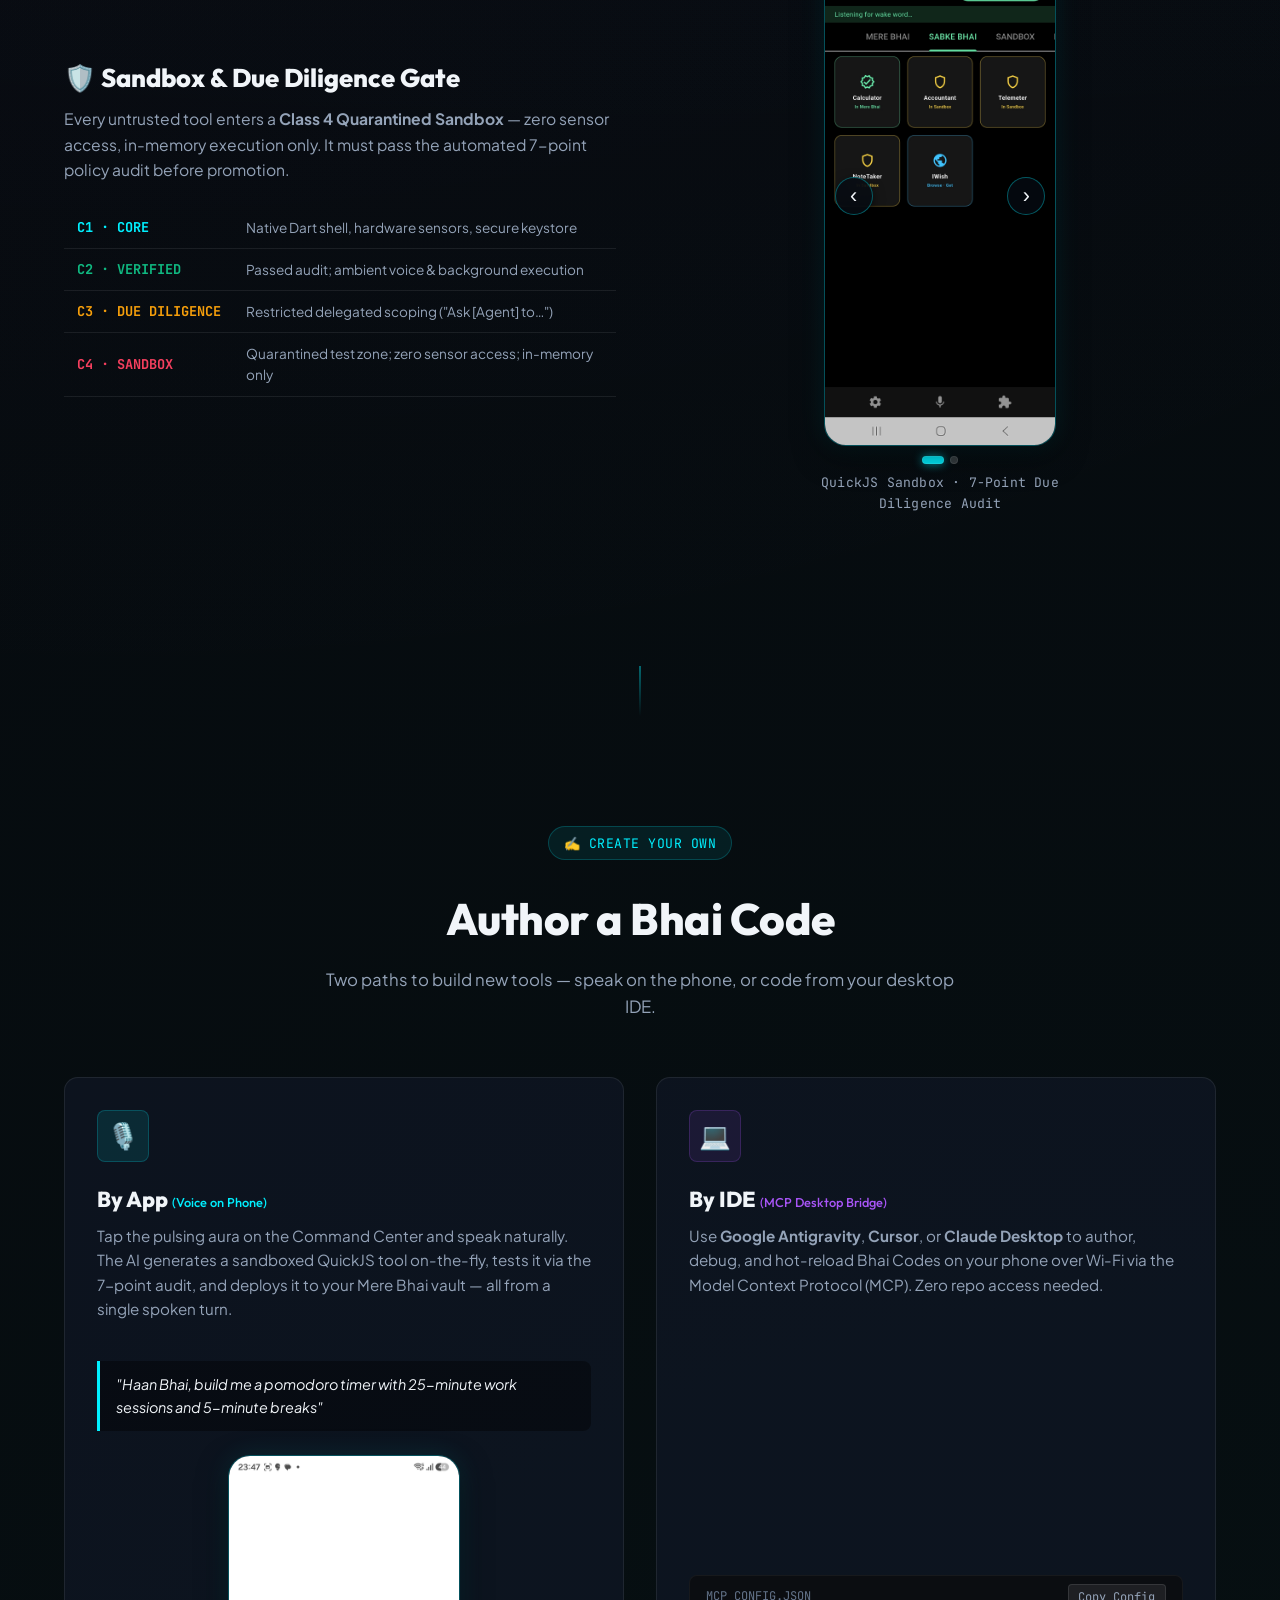
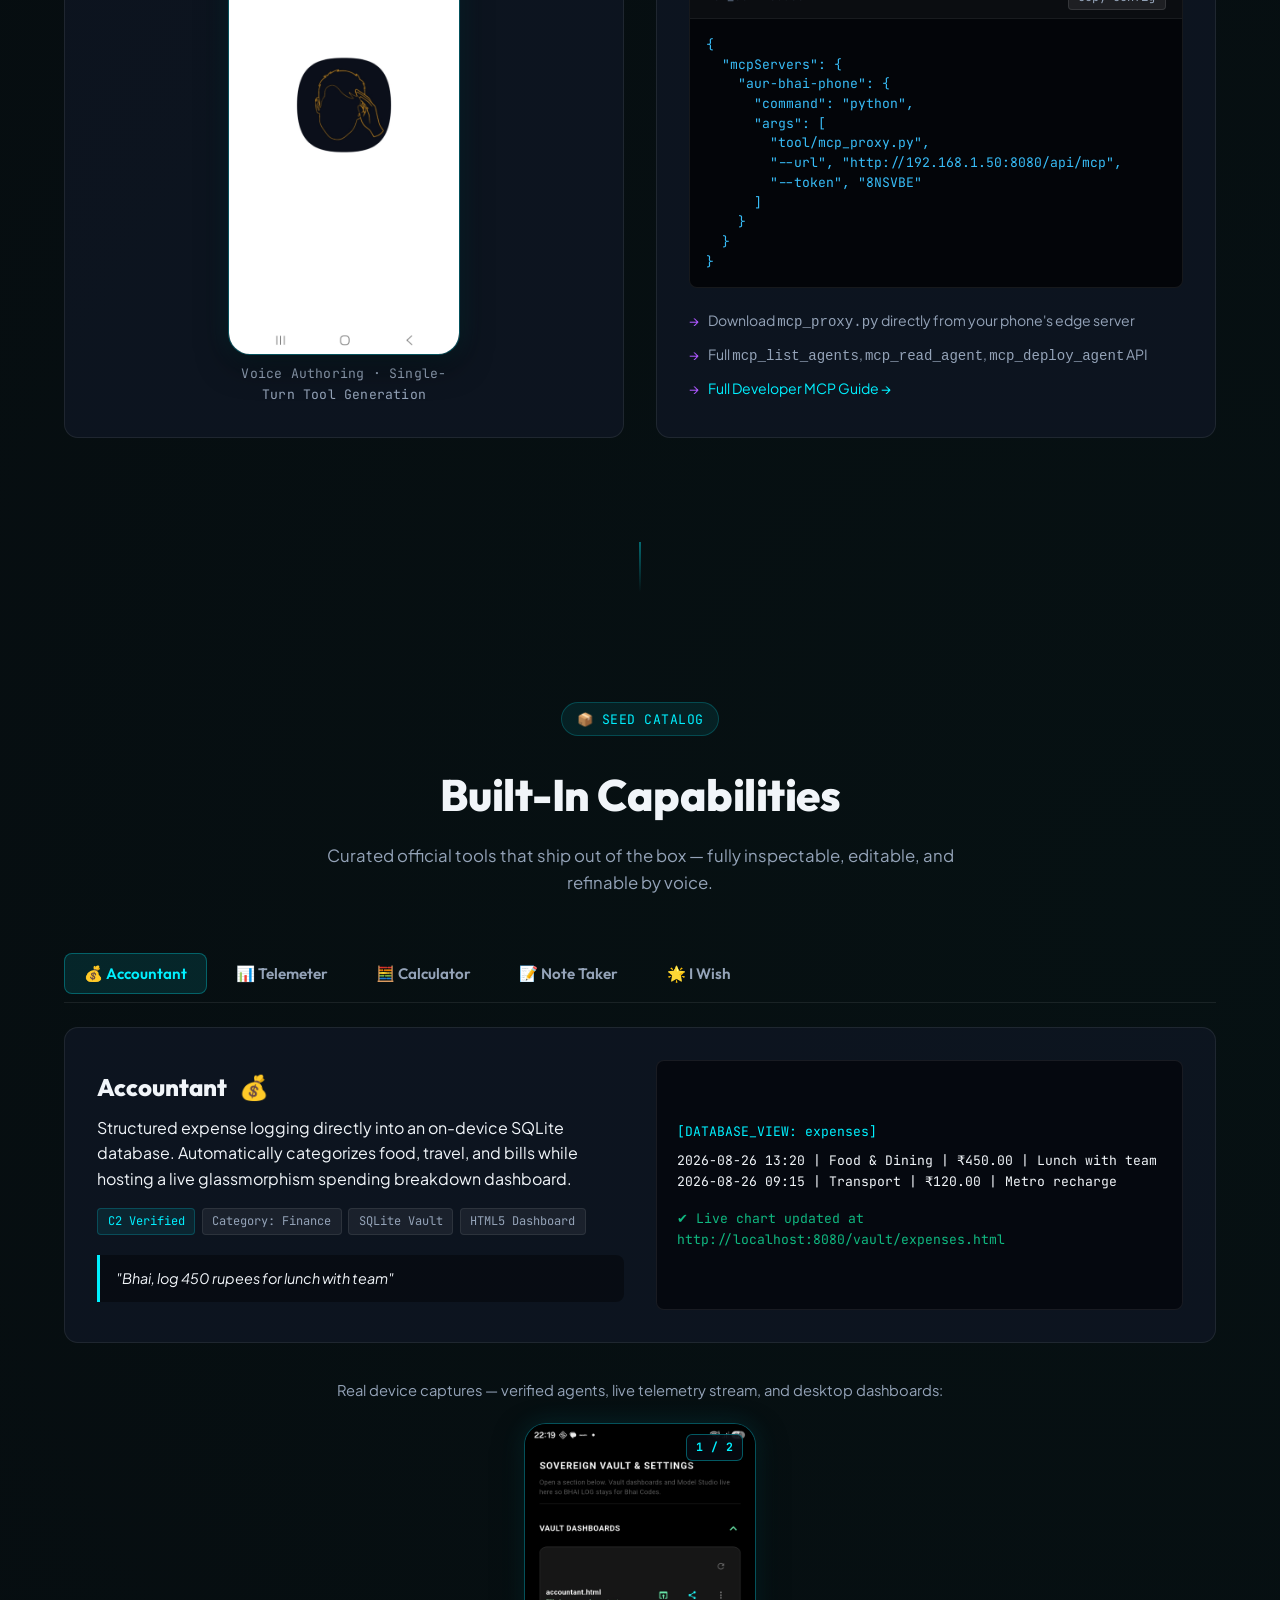
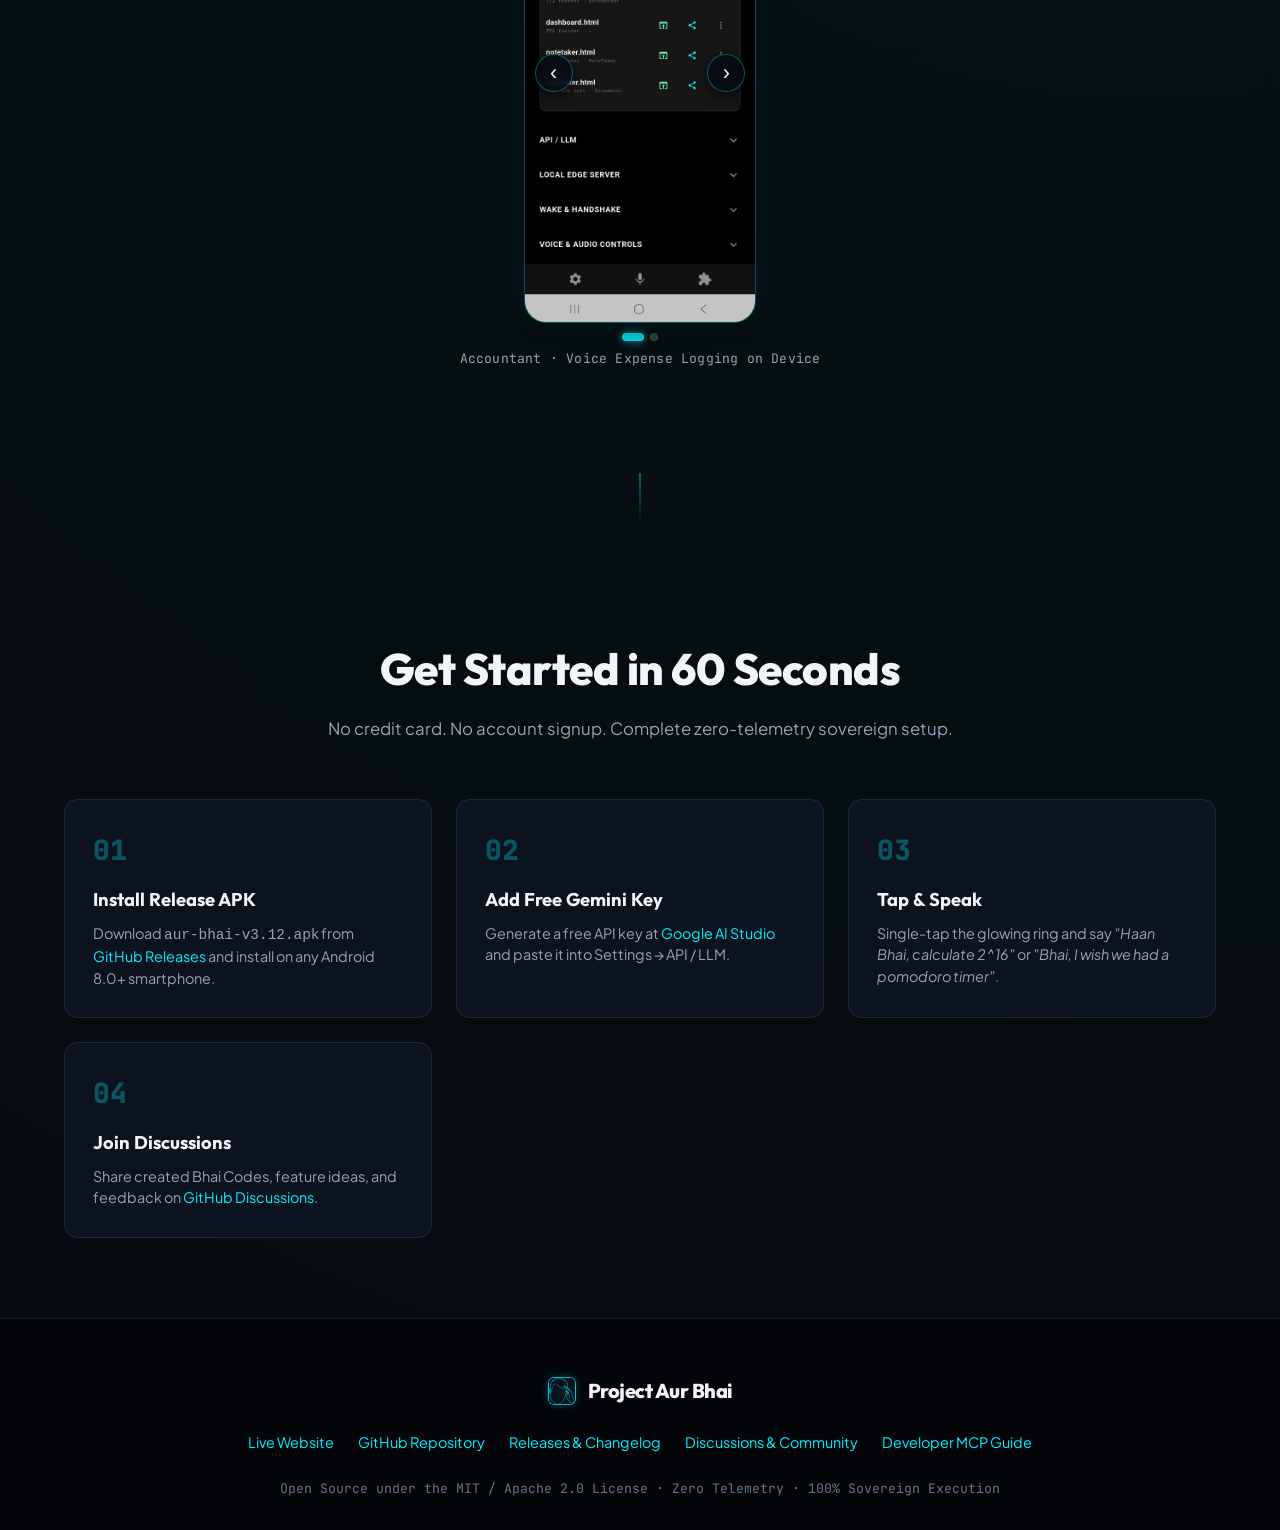
==== commit 003b6ee1: "style(docs): update logo palette to brand electric cyan (#00F0FF) with deep cyber-slate badge" ====
--- a/docs/index.html
+++ b/docs/index.html
@@ -24,7 +24,7 @@
     <div class="nav-container">
       <div class="logo">
         <img src="aur_bhai_logo.svg" alt="Aur Bhai Logo"
-          style="width: 32px; height: 32px; border-radius: 8px; display: block; box-shadow: 0 0 10px rgba(245, 166, 35, 0.25);">
+          style="width: 32px; height: 32px; border-radius: 8px; display: block; box-shadow: 0 0 10px rgba(0, 240, 255, 0.3);">
         <span>Project Aur Bhai</span>
         <span class="badge-pill">v3.12 SOVEREIGN</span>
       </div>
@@ -496,7 +496,7 @@
     <div class="footer-content">
       <div class="logo">
         <img src="aur_bhai_logo.svg" alt="Aur Bhai Logo"
-          style="width: 28px; height: 28px; border-radius: 6px; display: block; box-shadow: 0 0 8px rgba(245, 166, 35, 0.2);">
+          style="width: 28px; height: 28px; border-radius: 6px; display: block; box-shadow: 0 0 8px rgba(0, 240, 255, 0.25);">
         <span>Project Aur Bhai</span>
       </div>
       <div class="footer-links">
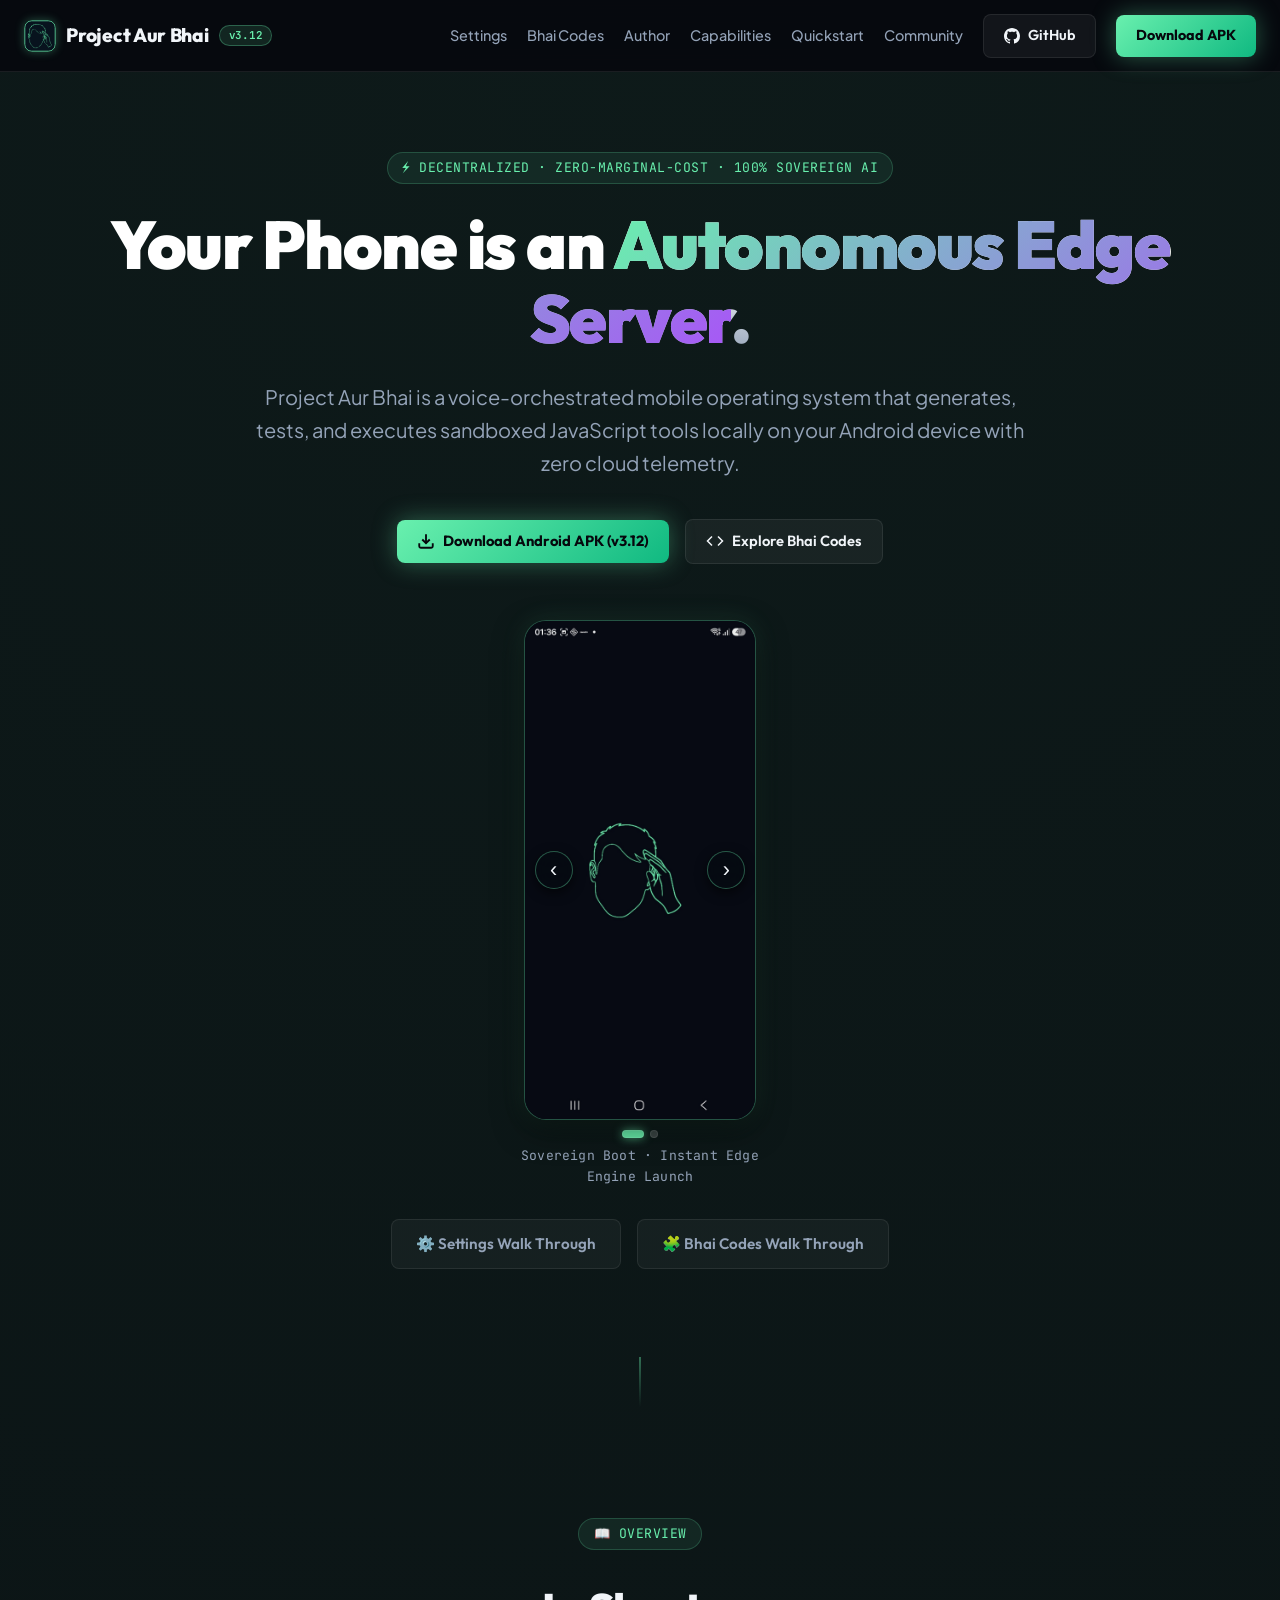
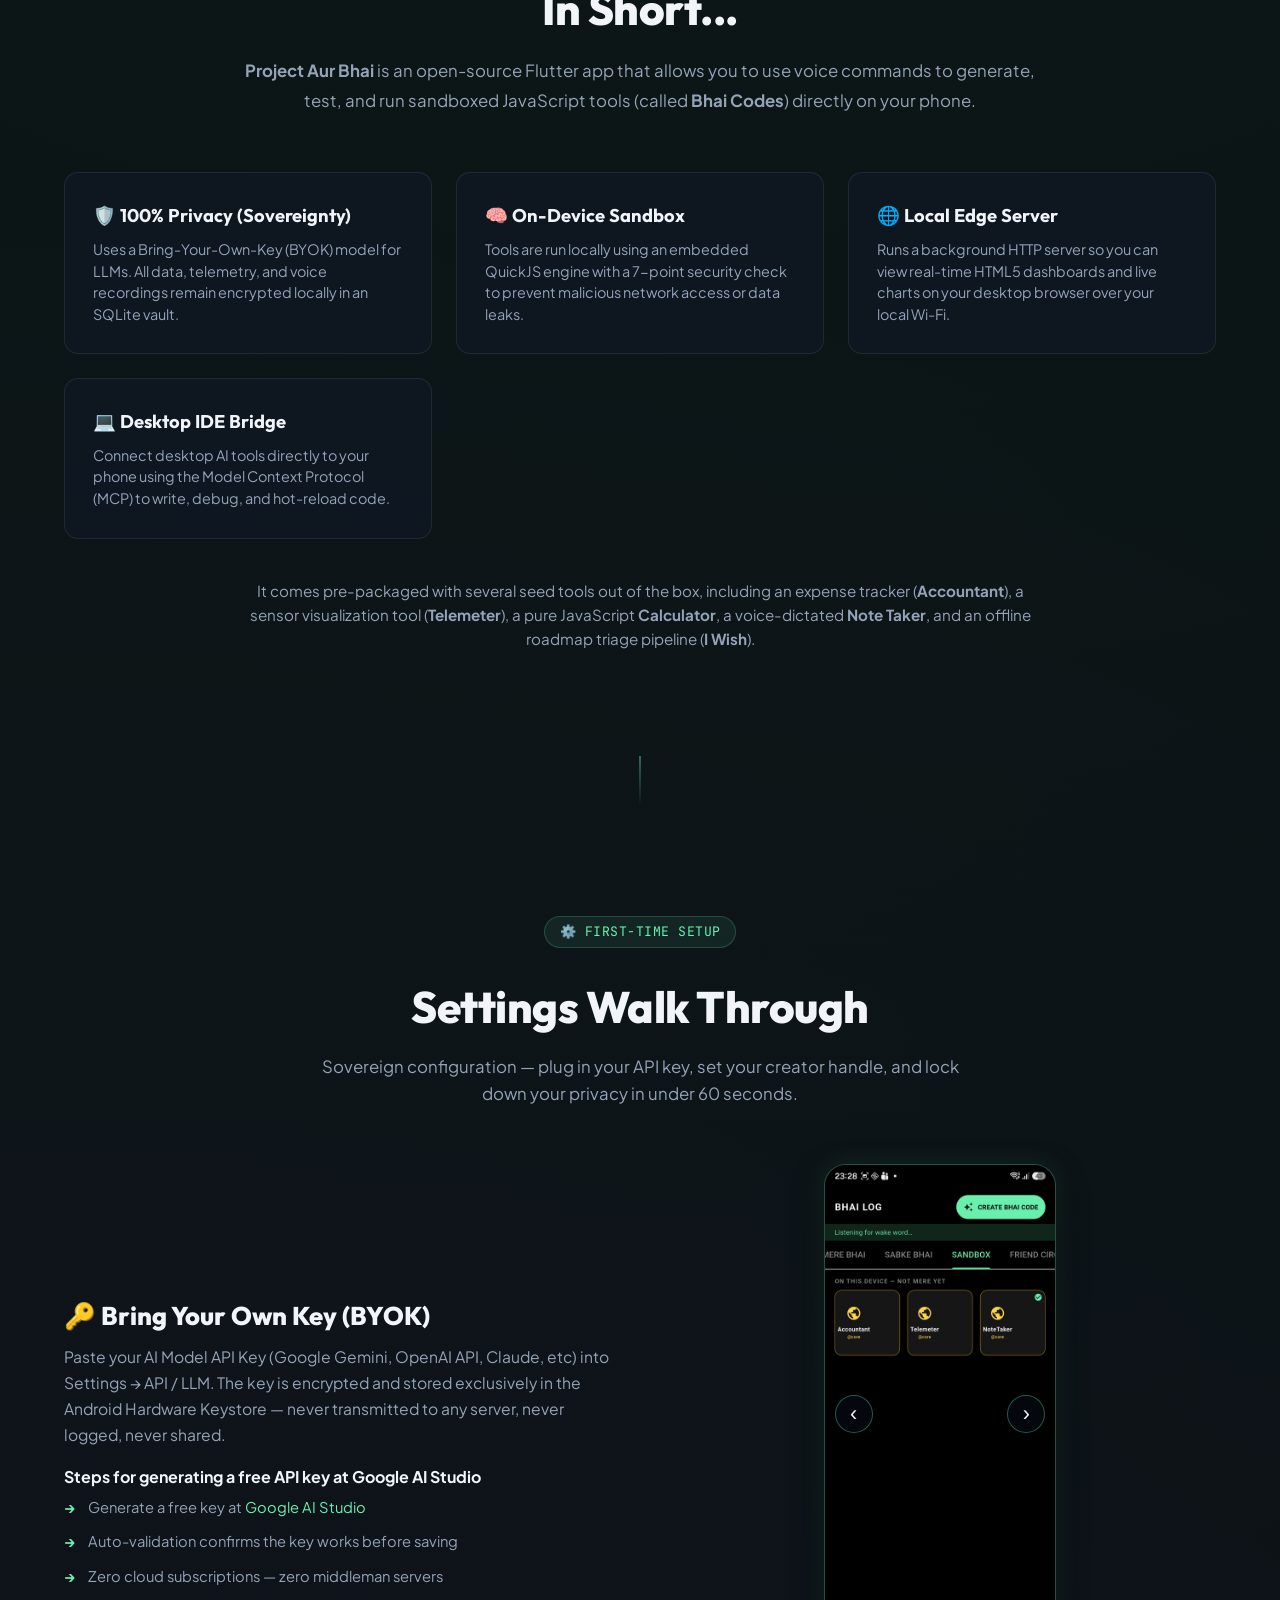
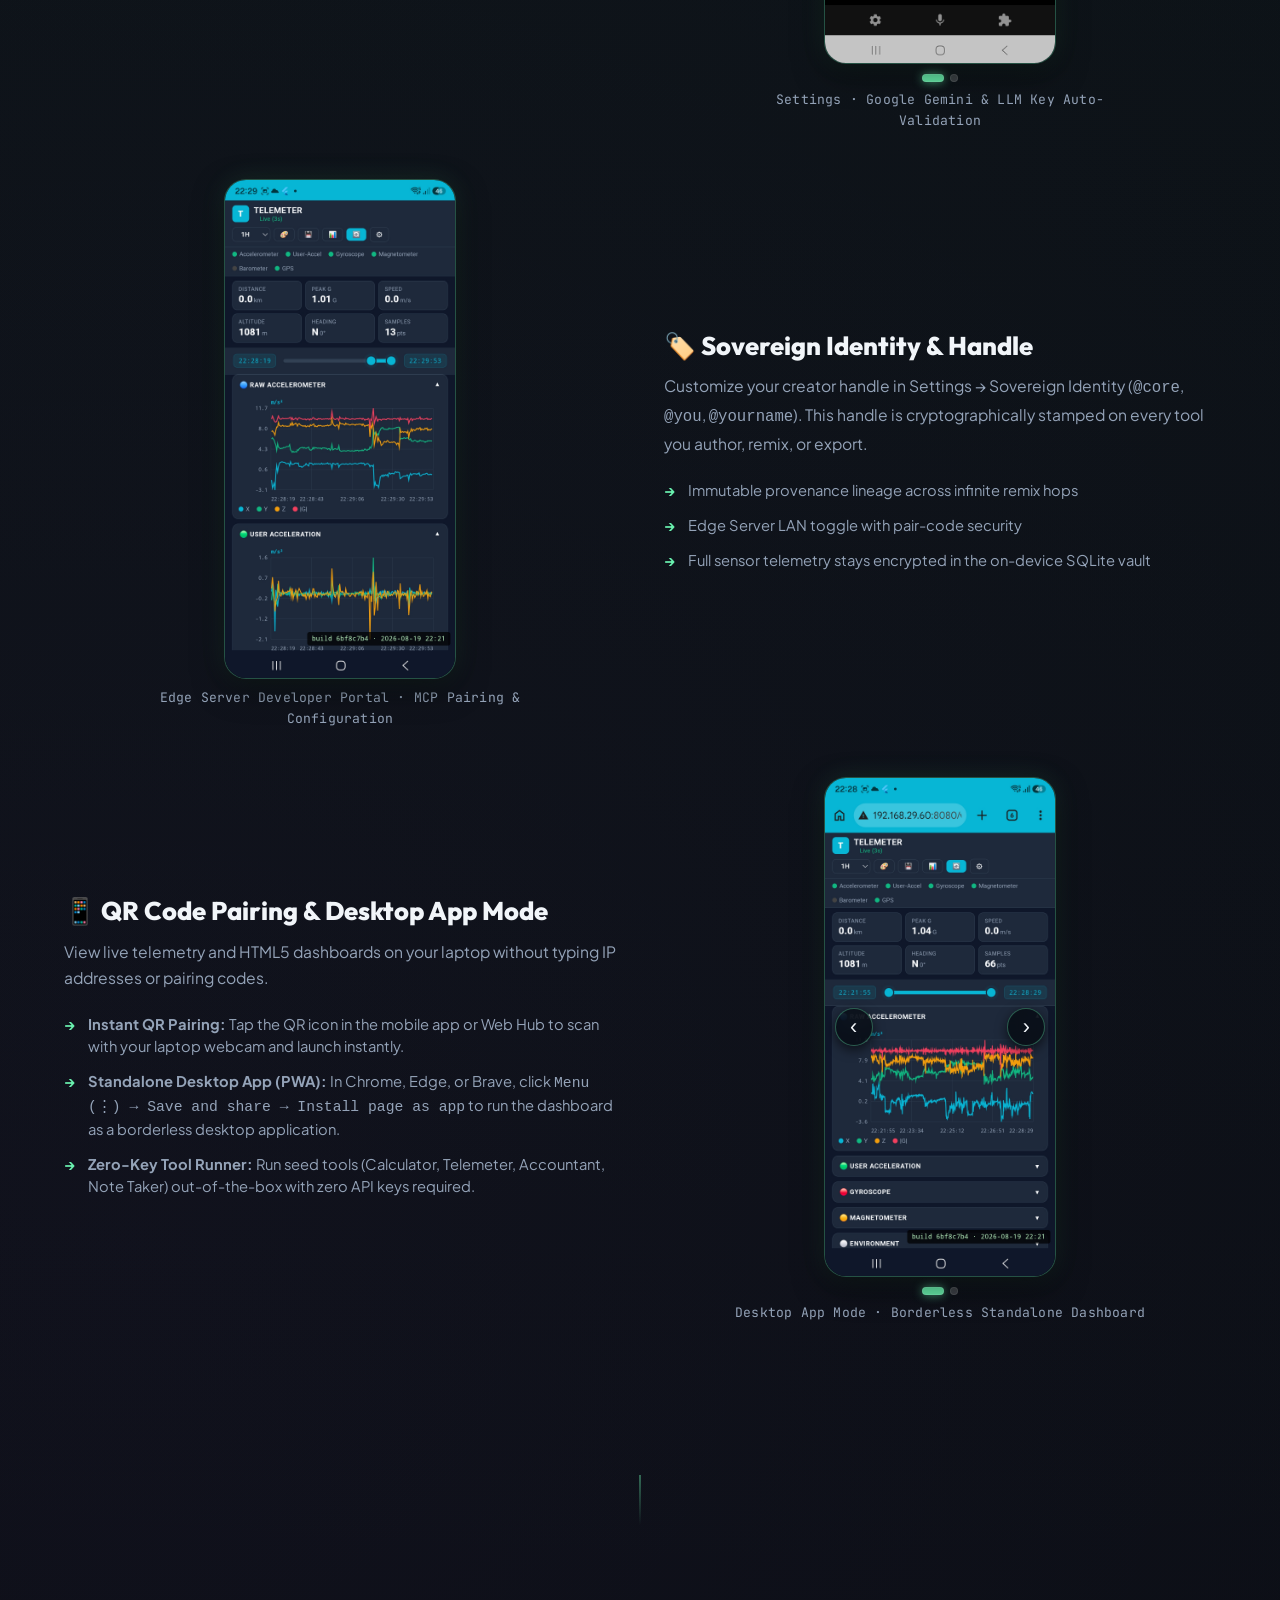
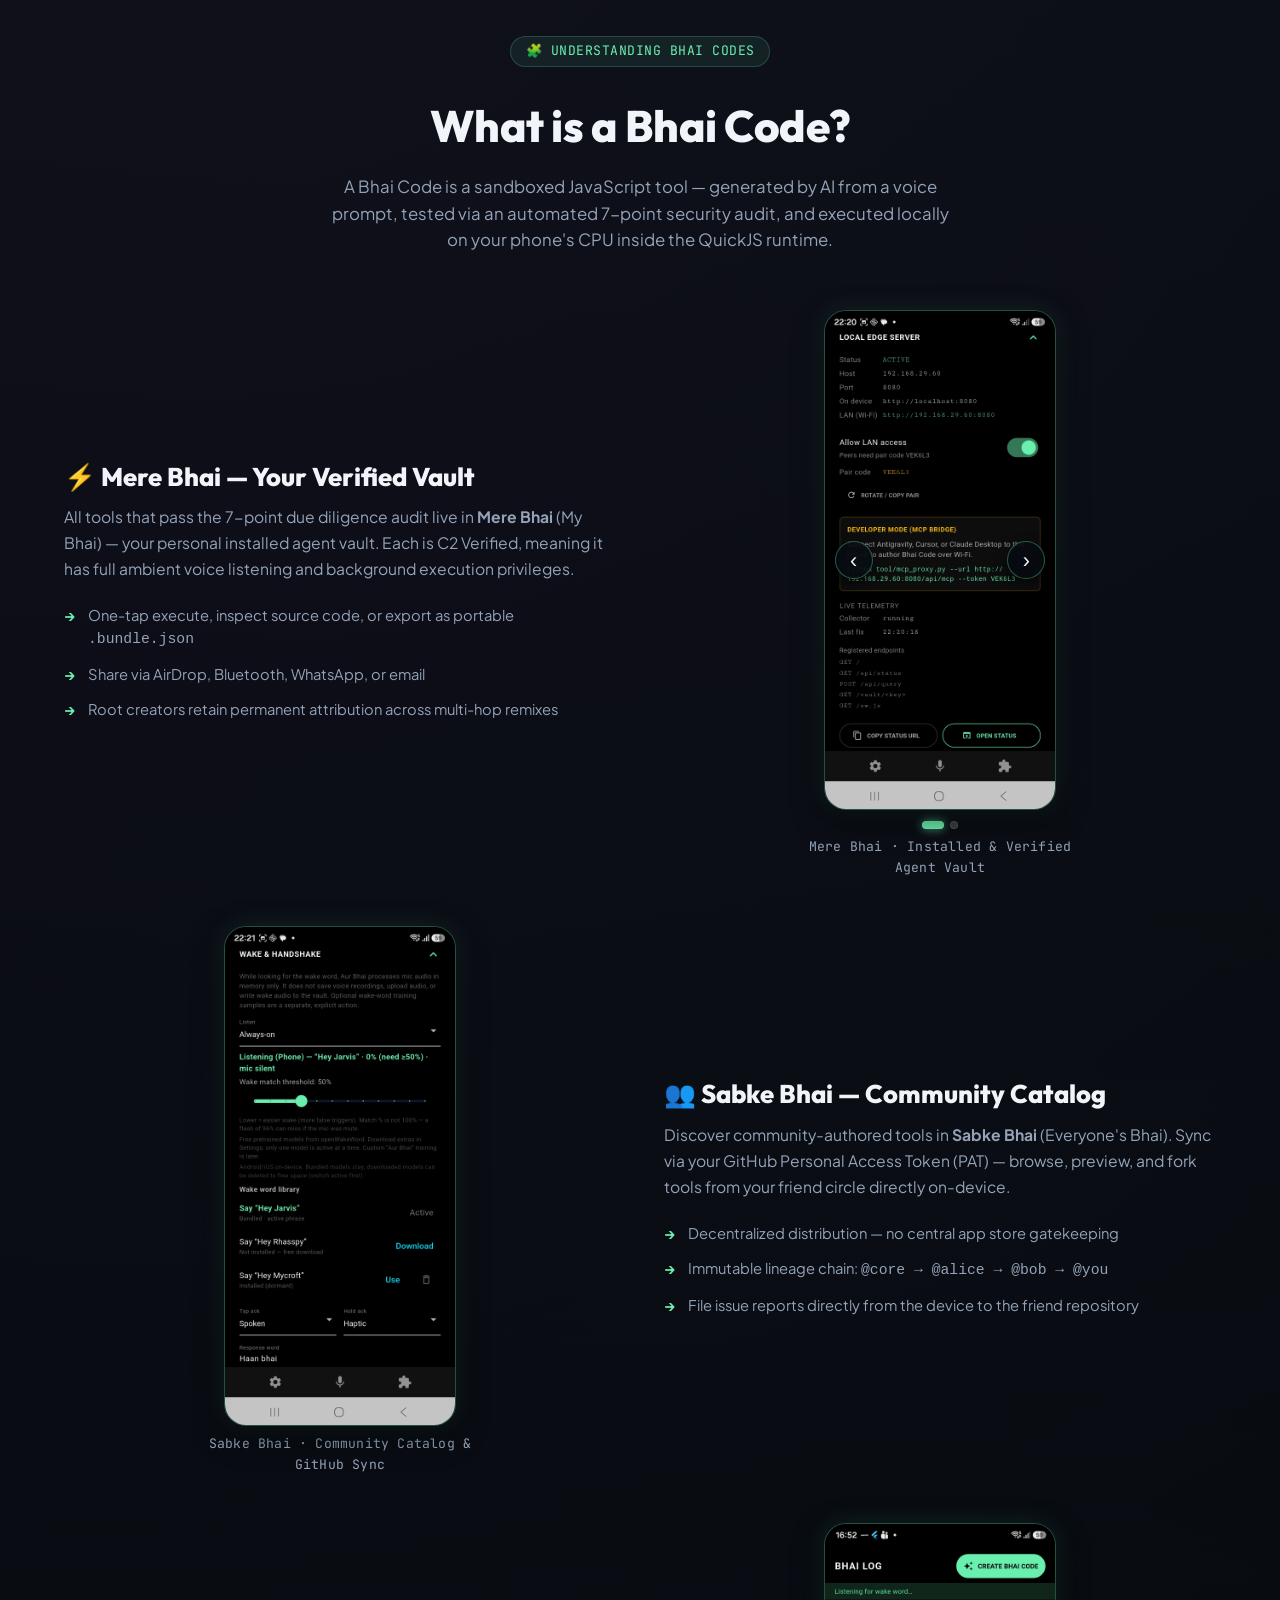
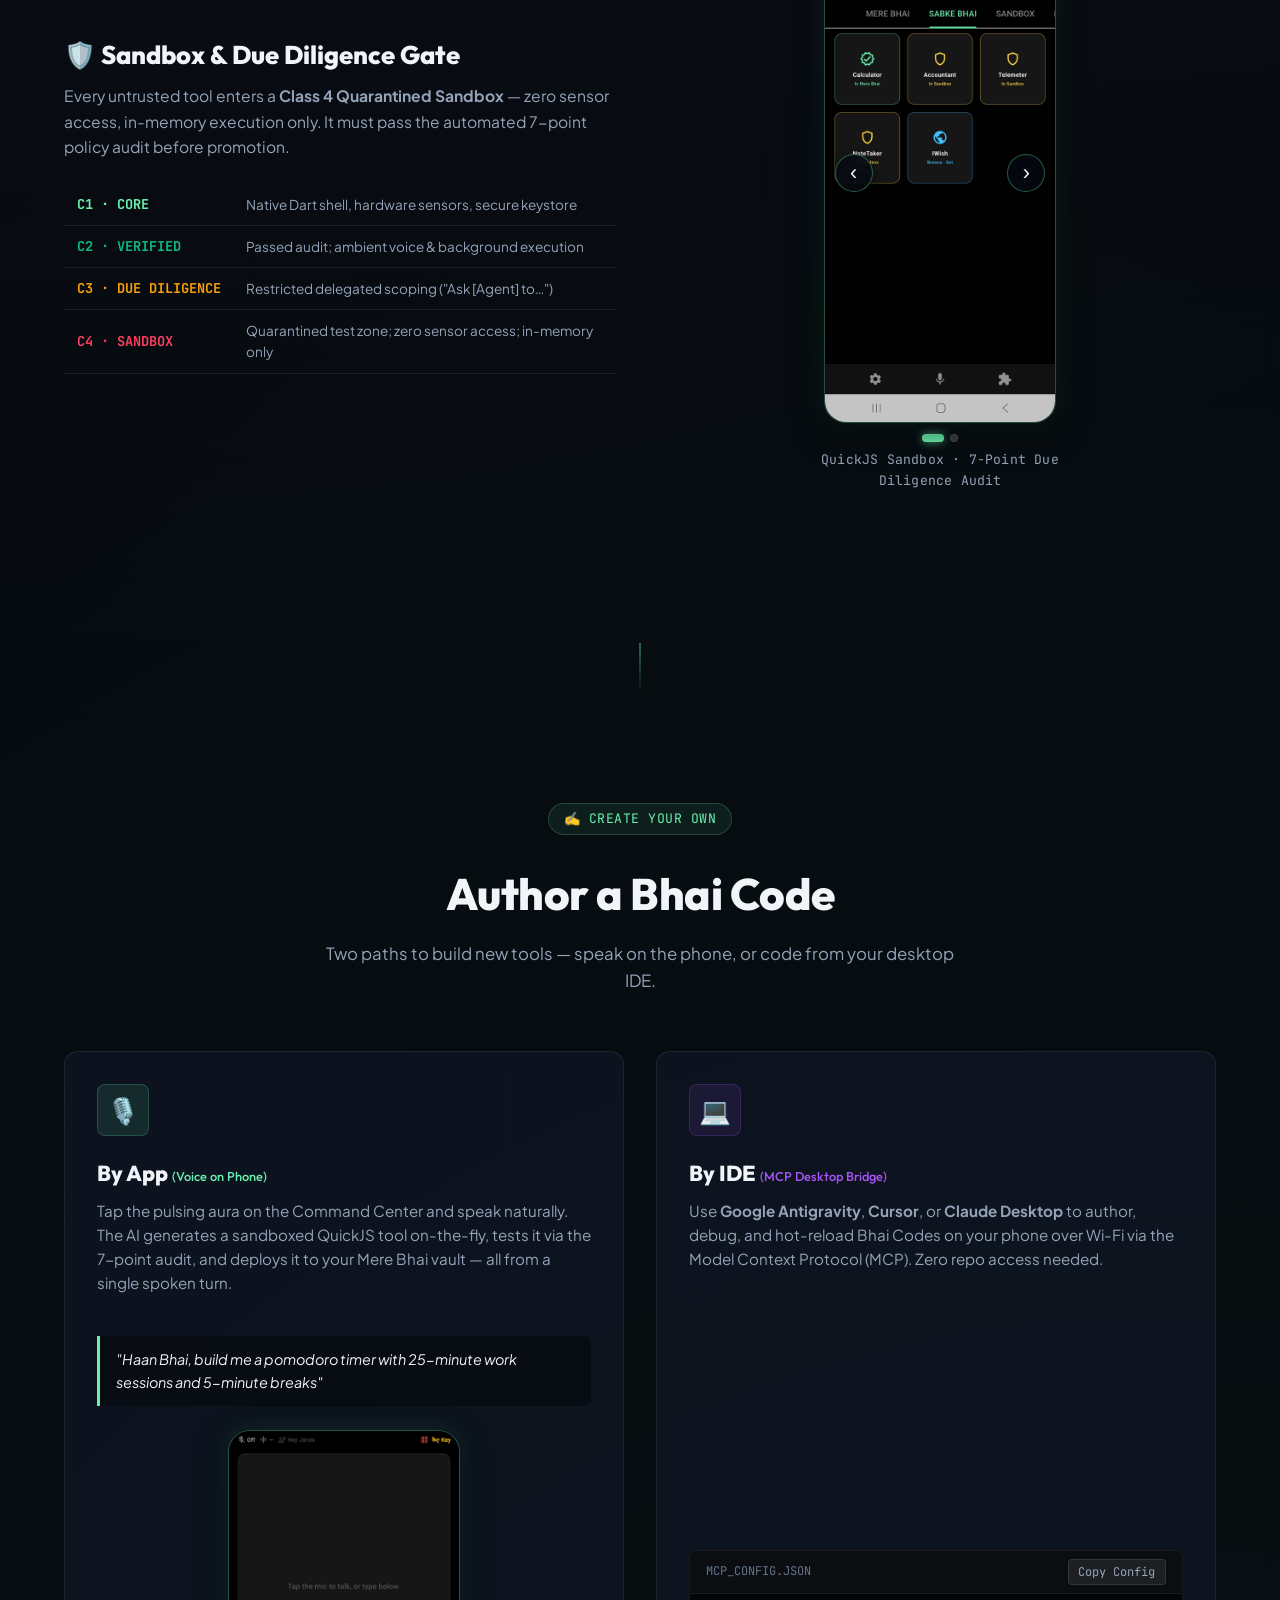
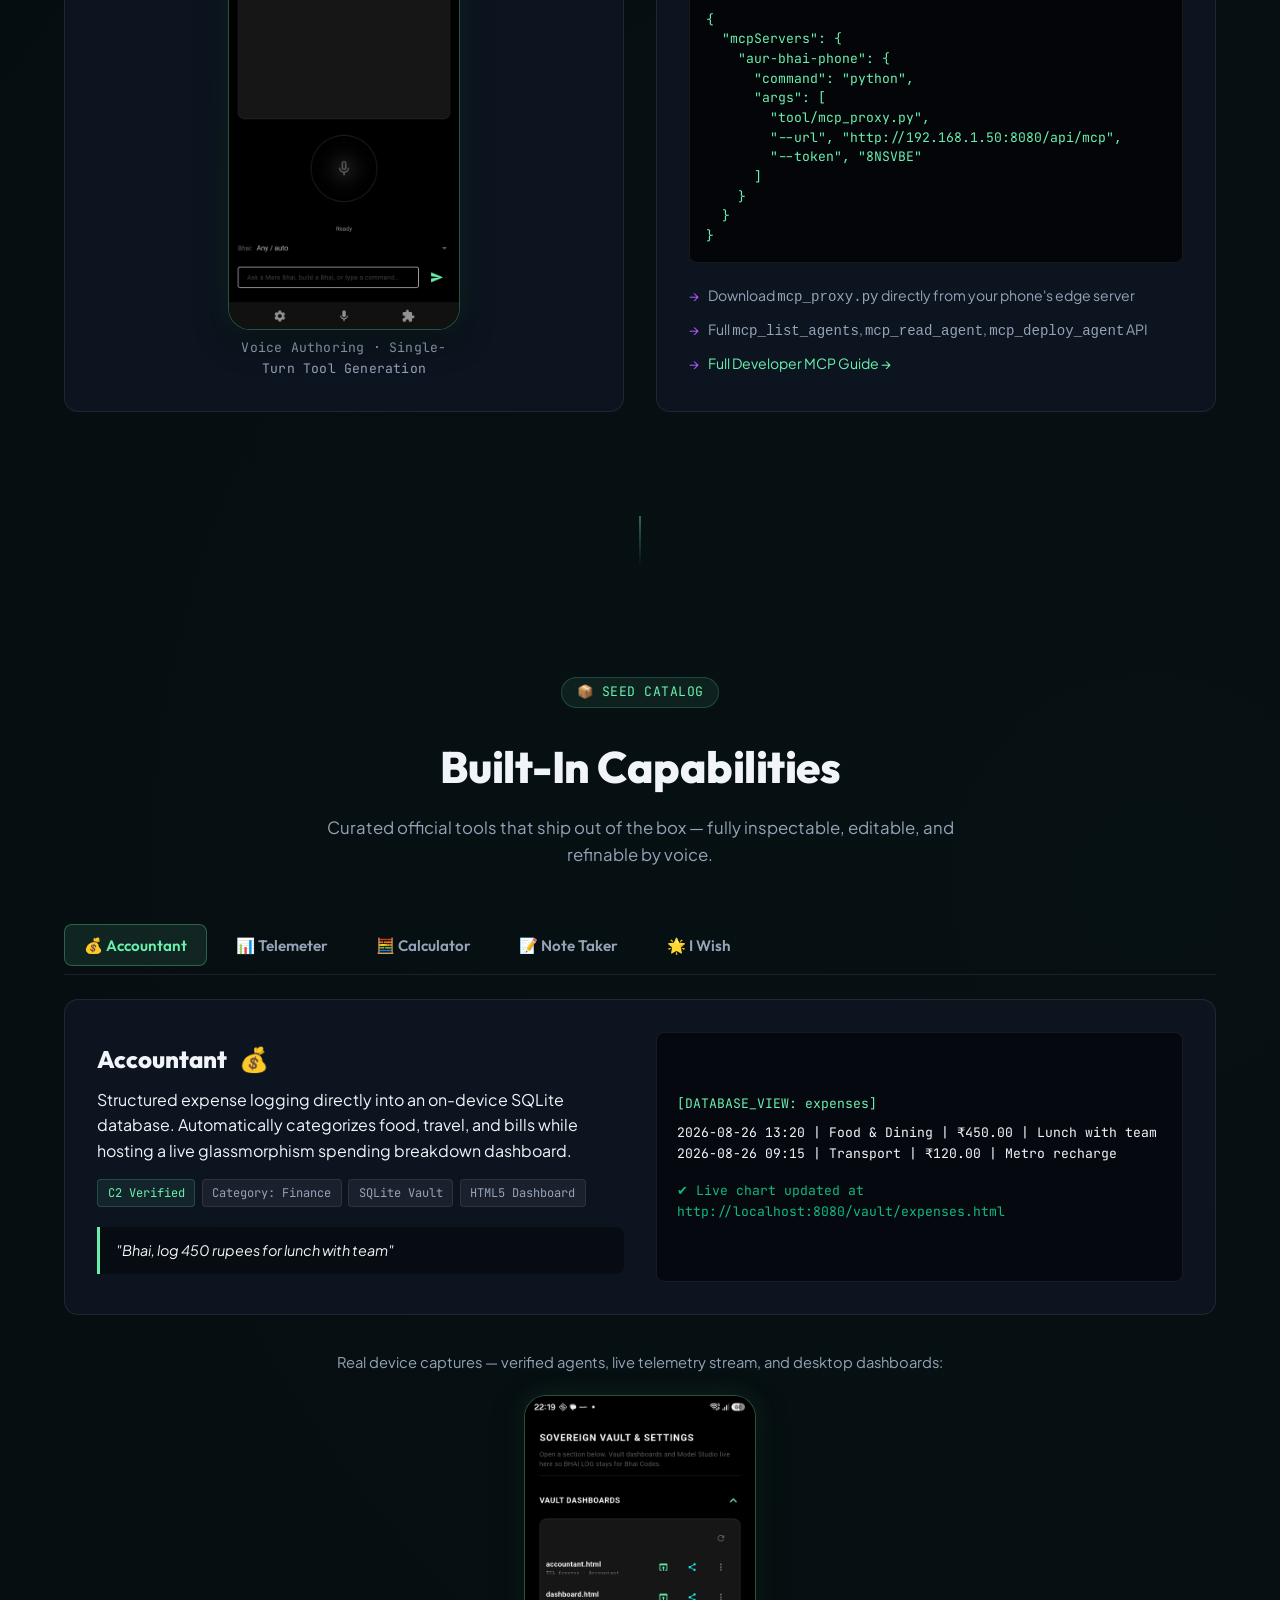
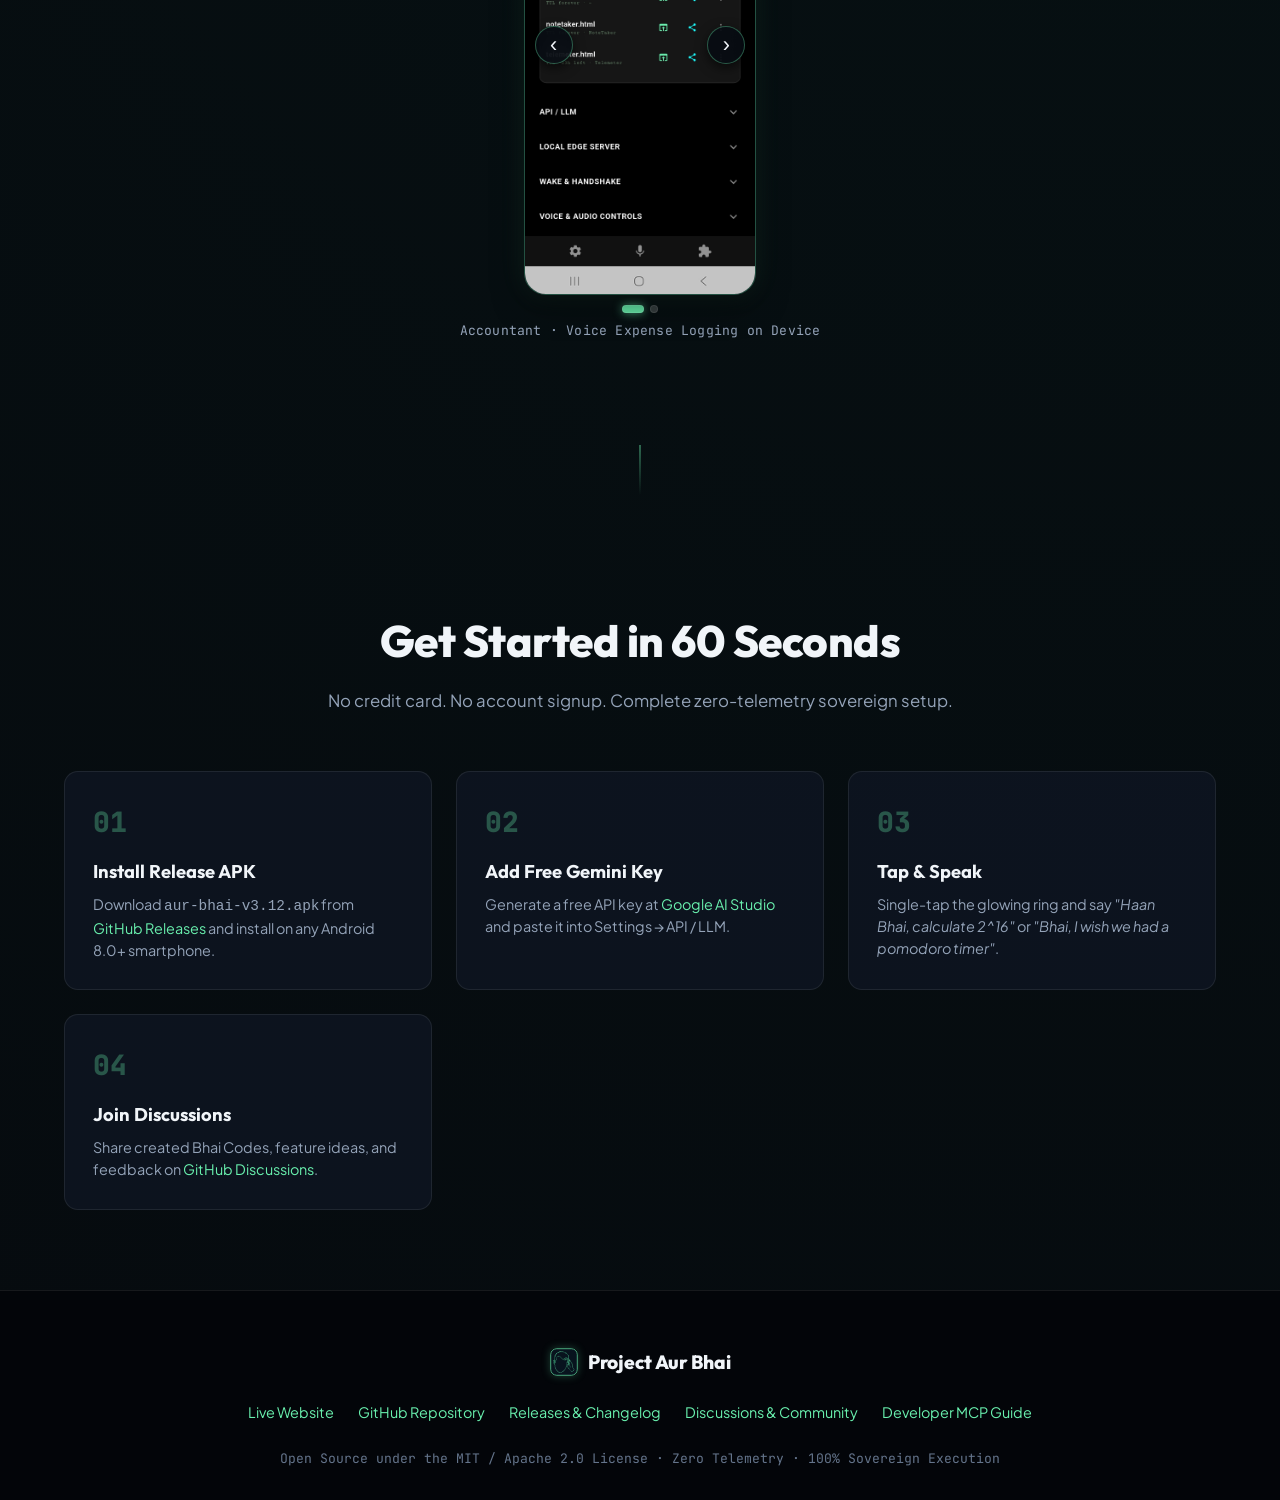
==== commit 40041e42: "feat(branding): update splash screen logo sizing and harmonize website theme with sovereign green ac" ====
--- a/docs/index.html
+++ b/docs/index.html
@@ -24,9 +24,9 @@
     <div class="nav-container">
       <div class="logo">
         <img src="aur_bhai_logo.svg" alt="Aur Bhai Logo"
-          style="width: 32px; height: 32px; border-radius: 8px; display: block; box-shadow: 0 0 10px rgba(0, 240, 255, 0.3);">
+          style="width: 32px; height: 32px; border-radius: 8px; display: block; box-shadow: 0 0 10px rgba(105, 240, 174, 0.3);">
         <span>Project Aur Bhai</span>
-        <span class="badge-pill">v3.12 SOVEREIGN</span>
+        <span class="badge-pill">v3.12</span>
       </div>
       <nav class="nav-links">
         <a href="#settings-walkthrough">Settings</a>
@@ -76,9 +76,11 @@
       </a>
     </div>
 
-    <!-- Command Center Screenshot Showcase -->
+    <!-- App Launch & Command Center Showcase -->
     <div class="slideshow-container size-phone" data-slideshow>
       <div class="slideshow-viewport">
+        <img src="screenshots/splash_screen.jpg" alt="Aur Bhai Native Splash — Sovereign Edge Boot"
+          data-caption="Sovereign Boot · Instant Edge Engine Launch" loading="lazy">
         <img src="screenshots/command_center.jpg" alt="Aur Bhai Command Center — the landing app screen"
           data-caption="Voice Command Center · Tap to Speak" loading="lazy">
       </div>
@@ -321,7 +323,7 @@
     <div class="split-panel">
       <!-- By App -->
       <div class="split-card">
-        <div class="card-icon" style="background: rgba(0, 240, 255, 0.1); border: 1px solid rgba(0, 240, 255, 0.2);">🎙️
+        <div class="card-icon" style="background: rgba(105, 240, 174, 0.1); border: 1px solid rgba(105, 240, 174, 0.2);">🎙️
         </div>
         <h3>By App <span style="color: var(--accent-cyan); font-size: 0.8rem; font-weight: 500;">(Voice on Phone)</span>
         </h3>
@@ -496,7 +498,7 @@
     <div class="footer-content">
       <div class="logo">
         <img src="aur_bhai_logo.svg" alt="Aur Bhai Logo"
-          style="width: 28px; height: 28px; border-radius: 6px; display: block; box-shadow: 0 0 8px rgba(0, 240, 255, 0.25);">
+          style="width: 28px; height: 28px; border-radius: 6px; display: block; box-shadow: 0 0 8px rgba(105, 240, 174, 0.25);">
         <span>Project Aur Bhai</span>
       </div>
       <div class="footer-links">
@@ -514,20 +516,6 @@
   </footer>
 
 
-  <!-- Lightbox Modal DOM with Carousel Navigation -->
-  <div id="lightbox-modal" class="lightbox-modal" onclick="closeLightbox()">
-    <span class="lightbox-close" title="Close (Esc)">&times;</span>
-    <button class="lightbox-nav prev" id="lightbox-prev" aria-label="Previous image"
-      onclick="event.stopPropagation(); stepLightbox(-1)">&#8249;</button>
-    <button class="lightbox-nav next" id="lightbox-next" aria-label="Next image"
-      onclick="event.stopPropagation(); stepLightbox(1)">&#8250;</button>
-    <div class="lightbox-content-wrap" onclick="event.stopPropagation()">
-      <img id="lightbox-img" src="" alt="Enlarged screenshot">
-      <div id="lightbox-caption" class="lightbox-caption"></div>
-      <div id="lightbox-counter" class="lightbox-counter"></div>
-    </div>
-  </div>
-
   <!-- ═══════════════════════════════════════════════════════════ -->
   <!-- APPLICATION SCRIPT                                          -->
   <!-- ═══════════════════════════════════════════════════════════ -->
--- a/docs/style.css
+++ b/docs/style.css
@@ -17,11 +17,12 @@
   --bg-card: rgba(16, 23, 38, 0.7);
   --bg-card-hover: rgba(23, 33, 54, 0.85);
   --border-subtle: rgba(255, 255, 255, 0.08);
-  --border-glow: rgba(0, 240, 255, 0.3);
+  --border-glow: rgba(105, 240, 174, 0.3);
   --text-main: #f1f5f9;
   --text-muted: #94a3b8;
   --text-dim: #64748b;
-  --accent-cyan: #00f0ff;
+  --accent-cyan: #69f0ae;
+  --accent-green: #69f0ae;
   --accent-emerald: #10b981;
   --accent-violet: #a855f7;
   --accent-amber: #f59e0b;
@@ -32,7 +33,7 @@
   --radius-sm: 8px;
   --radius-md: 14px;
   --radius-lg: 22px;
-  --shadow-glow: 0 0 40px -10px rgba(0, 240, 255, 0.25);
+  --shadow-glow: 0 0 40px -10px rgba(105, 240, 174, 0.25);
   --shadow-card: 0 10px 30px -10px rgba(0, 0, 0, 0.5);
 }
 
@@ -49,7 +50,7 @@
   line-height: 1.6;
   overflow-x: hidden;
   background-image:
-    radial-gradient(circle at 50% 0%, rgba(0, 240, 255, 0.08) 0%, transparent 60%),
+    radial-gradient(circle at 50% 0%, rgba(105, 240, 174, 0.08) 0%, transparent 60%),
     radial-gradient(circle at 10% 40%, rgba(168, 85, 247, 0.05) 0%, transparent 40%),
     radial-gradient(circle at 90% 80%, rgba(16, 185, 129, 0.05) 0%, transparent 40%);
 }
@@ -61,7 +62,7 @@
 }
 
 a:hover {
-  text-shadow: 0 0 10px rgba(0, 240, 255, 0.6);
+  text-shadow: 0 0 10px rgba(105, 240, 174, 0.6);
 }
 
 /* Top Navigation */
@@ -71,28 +72,31 @@
   z-index: 100;
   backdrop-filter: blur(16px);
   -webkit-backdrop-filter: blur(16px);
-  background: rgba(6, 8, 13, 0.8);
+  background: rgba(6, 8, 13, 0.85);
   border-bottom: 1px solid var(--border-subtle);
 }
 
 .nav-container {
-  max-width: 1200px;
+  max-width: 1280px;
   margin: 0 auto;
-  padding: 1rem 1.5rem;
+  padding: 0.85rem 1.5rem;
   display: flex;
   align-items: center;
   justify-content: space-between;
+  gap: 1.5rem;
 }
 
 .logo {
   display: flex;
   align-items: center;
-  gap: 0.75rem;
+  gap: 0.65rem;
   font-family: var(--font-display);
-  font-size: 1.25rem;
+  font-size: 1.2rem;
   font-weight: 800;
-  letter-spacing: -0.5px;
+  letter-spacing: -0.3px;
   color: var(--text-main);
+  white-space: nowrap;
+  flex-shrink: 0;
 }
 
 .logo-ring {
@@ -106,29 +110,37 @@
 
 .badge-pill {
   font-family: var(--font-mono);
-  font-size: 0.7rem;
-  background: rgba(0, 240, 255, 0.12);
+  font-size: 0.68rem;
+  background: rgba(105, 240, 174, 0.12);
   color: var(--accent-cyan);
   padding: 0.2rem 0.55rem;
   border-radius: 20px;
-  border: 1px solid rgba(0, 240, 255, 0.3);
+  border: 1px solid rgba(105, 240, 174, 0.3);
   font-weight: 600;
+  white-space: nowrap;
+  flex-shrink: 0;
+  line-height: 1.2;
 }
 
 nav.nav-links {
   display: flex;
   align-items: center;
-  gap: 1.75rem;
+  gap: 1.25rem;
+  flex-shrink: 0;
 }
 
 nav.nav-links a {
   color: var(--text-muted);
-  font-size: 0.92rem;
+  font-size: 0.9rem;
   font-weight: 500;
+  white-space: nowrap;
+  text-decoration: none;
+  transition: color 0.2s ease;
 }
 
 nav.nav-links a:hover {
   color: var(--text-main);
+  text-shadow: 0 0 10px rgba(105, 240, 174, 0.4);
 }
 
 .btn {
@@ -136,38 +148,102 @@
   align-items: center;
   justify-content: center;
   gap: 0.5rem;
-  padding: 0.65rem 1.3rem;
+  padding: 0.6rem 1.25rem;
   border-radius: var(--radius-sm);
   font-family: var(--font-display);
-  font-weight: 600;
-  font-size: 0.95rem;
+  font-weight: 700;
+  font-size: 0.92rem;
   cursor: pointer;
   transition: all 0.25s ease;
   border: none;
-}
-
-.btn-primary {
-  background: linear-gradient(135deg, var(--accent-cyan), #00a2ff);
-  color: #030a14;
-  box-shadow: 0 0 25px rgba(0, 240, 255, 0.35);
-}
-
-.btn-primary:hover {
+  white-space: nowrap;
+  text-decoration: none;
+}
+
+.btn-primary,
+nav.nav-links a.btn-primary {
+  background: linear-gradient(135deg, var(--accent-cyan), #10b981);
+  color: var(--bg-darkest) !important;
+  font-weight: 700;
+  box-shadow: 0 0 25px rgba(105, 240, 174, 0.35);
+}
+
+.btn-primary:hover,
+nav.nav-links a.btn-primary:hover {
   transform: translateY(-2px);
-  box-shadow: 0 0 35px rgba(0, 240, 255, 0.6);
-  color: #000;
-}
-
-.btn-secondary {
+  box-shadow: 0 0 35px rgba(105, 240, 174, 0.6);
+  color: #ffffff !important;
+}
+
+.btn-secondary,
+nav.nav-links a.btn-secondary {
   background: rgba(255, 255, 255, 0.05);
-  color: var(--text-main);
+  color: var(--text-main) !important;
   border: 1px solid var(--border-subtle);
-}
-
-.btn-secondary:hover {
+  font-weight: 600;
+}
+
+.btn-secondary:hover,
+nav.nav-links a.btn-secondary:hover {
   background: rgba(255, 255, 255, 0.1);
   border-color: rgba(255, 255, 255, 0.2);
   transform: translateY(-2px);
+  color: #ffffff !important;
+}
+
+@media (max-width: 1140px) {
+  nav.nav-links {
+    gap: 0.85rem;
+  }
+  nav.nav-links a {
+    font-size: 0.85rem;
+  }
+  nav.nav-links a[href="#author-bhai-code"],
+  nav.nav-links a[href*="discussions"] {
+    display: none;
+  }
+}
+
+@media (max-width: 920px) {
+  nav.nav-links a:not(.btn) {
+    display: none;
+  }
+}
+
+@media (max-width: 768px) {
+  .nav-container {
+    padding: 0.75rem 1rem;
+    gap: 0.75rem;
+  }
+  .badge-pill {
+    display: none;
+  }
+  nav.nav-links {
+    gap: 0.5rem;
+  }
+  nav.nav-links a:not(.btn) {
+    display: none;
+  }
+  nav.nav-links a.btn-secondary {
+    display: none;
+  }
+  .btn {
+    padding: 0.5rem 0.9rem;
+    font-size: 0.85rem;
+  }
+}
+
+@media (max-width: 480px) {
+  .logo span:not(.badge-pill) {
+    font-size: 0.95rem;
+  }
+  .nav-container {
+    padding: 0.65rem 0.85rem;
+  }
+  .btn {
+    padding: 0.45rem 0.75rem;
+    font-size: 0.8rem;
+  }
 }
 
 /* Hero Section */
@@ -181,17 +257,21 @@
 .eyebrow {
   display: inline-flex;
   align-items: center;
+  justify-content: center;
   gap: 0.5rem;
   font-family: var(--font-mono);
   font-size: 0.82rem;
   color: var(--accent-cyan);
-  background: rgba(0, 240, 255, 0.08);
-  border: 1px solid rgba(0, 240, 255, 0.2);
+  background: rgba(105, 240, 174, 0.08);
+  border: 1px solid rgba(105, 240, 174, 0.2);
   padding: 0.35rem 0.9rem;
   border-radius: 30px;
   margin-bottom: 1.5rem;
   text-transform: uppercase;
   letter-spacing: 0.5px;
+  max-width: 100%;
+  line-height: 1.4;
+  text-align: center;
 }
 
 .hero h1 {
@@ -325,7 +405,7 @@
   width: 70px;
   height: 70px;
   border-radius: 50%;
-  background: linear-gradient(135deg, rgba(0, 240, 255, 0.2), rgba(168, 85, 247, 0.3));
+  background: linear-gradient(135deg, rgba(105, 240, 174, 0.2), rgba(168, 85, 247, 0.3));
   display: flex;
   align-items: center;
   justify-content: center;
@@ -444,8 +524,8 @@
   justify-content: center;
   font-size: 1.5rem;
   margin-bottom: 1.25rem;
-  background: rgba(0, 240, 255, 0.1);
-  border: 1px solid rgba(0, 240, 255, 0.2);
+  background: rgba(105, 240, 174, 0.1);
+  border: 1px solid rgba(105, 240, 174, 0.2);
 }
 
 .card-icon.emerald {
@@ -503,8 +583,8 @@
 
 .tab-btn.active {
   color: var(--accent-cyan);
-  background: rgba(0, 240, 255, 0.1);
-  border-color: rgba(0, 240, 255, 0.3);
+  background: rgba(105, 240, 174, 0.1);
+  border-color: rgba(105, 240, 174, 0.3);
 }
 
 .bhai-display {
@@ -552,9 +632,9 @@
 }
 
 .chip.cyan {
-  background: rgba(0, 240, 255, 0.08);
+  background: rgba(105, 240, 174, 0.08);
   color: var(--accent-cyan);
-  border-color: rgba(0, 240, 255, 0.2);
+  border-color: rgba(105, 240, 174, 0.2);
 }
 
 .bhai-voice-box {
@@ -648,7 +728,7 @@
   padding: 1rem;
   font-family: var(--font-mono);
   font-size: 0.82rem;
-  color: #38bdf8;
+  color: #69f0ae;
   overflow-x: auto;
   line-height: 1.5;
 }
@@ -788,12 +868,12 @@
   0%,
   100% {
     transform: scale(1);
-    box-shadow: 0 0 25px rgba(0, 240, 255, 0.4);
+    box-shadow: 0 0 25px rgba(105, 240, 174, 0.4);
   }
 
   50% {
     transform: scale(1.05);
-    box-shadow: 0 0 45px rgba(0, 240, 255, 0.8);
+    box-shadow: 0 0 45px rgba(105, 240, 174, 0.8);
   }
 }
 
@@ -838,142 +918,6 @@
   letter-spacing: 0.5px;
 }
 
-/* Lightbox Modal with Carousel Navigation */
-.lightbox-modal {
-  display: none;
-  position: fixed;
-  z-index: 1000;
-  left: 0;
-  top: 0;
-  width: 100%;
-  height: 100%;
-  background: rgba(3, 5, 9, 0.94);
-  backdrop-filter: blur(18px);
-  -webkit-backdrop-filter: blur(18px);
-  align-items: center;
-  justify-content: center;
-  flex-direction: column;
-  padding: 1.5rem;
-}
-
-.lightbox-modal.active {
-  display: flex;
-}
-
-.lightbox-content-wrap {
-  position: relative;
-  display: flex;
-  flex-direction: column;
-  align-items: center;
-  justify-content: center;
-  max-width: 92vw;
-  max-height: 88vh;
-}
-
-.lightbox-modal img {
-  max-width: min(92vw, 860px);
-  max-height: 74vh;
-  border-radius: var(--radius-md);
-  border: 1px solid var(--border-glow);
-  box-shadow: 0 0 60px rgba(0, 240, 255, 0.35);
-  object-fit: contain;
-  transition: opacity 0.2s ease;
-}
-
-.lightbox-caption {
-  margin-top: 1rem;
-  color: var(--text-main);
-  font-family: var(--font-display);
-  font-size: 1rem;
-  font-weight: 600;
-  text-align: center;
-  max-width: 800px;
-}
-
-.lightbox-counter {
-  color: var(--accent-cyan);
-  font-family: var(--font-mono);
-  font-size: 0.8rem;
-  font-weight: 600;
-  margin-top: 0.35rem;
-  letter-spacing: 1px;
-}
-
-.lightbox-close {
-  position: absolute;
-  top: 20px;
-  right: 30px;
-  color: var(--text-muted);
-  font-size: 2.2rem;
-  font-weight: 300;
-  cursor: pointer;
-  transition: color 0.2s, transform 0.2s;
-  z-index: 1010;
-  line-height: 1;
-}
-
-.lightbox-close:hover {
-  color: var(--accent-cyan);
-  transform: scale(1.1);
-}
-
-.lightbox-nav {
-  position: absolute;
-  top: 50%;
-  transform: translateY(-50%);
-  width: 44px;
-  height: 44px;
-  border-radius: 50%;
-  background: rgba(6, 10, 18, 0.85);
-  border: 1px solid rgba(0, 240, 255, 0.4);
-  color: var(--text-main);
-  font-size: 1.6rem;
-  display: flex;
-  align-items: center;
-  justify-content: center;
-  cursor: pointer;
-  transition: all 0.2s ease;
-  z-index: 1010;
-  user-select: none;
-}
-
-.lightbox-nav:hover {
-  color: var(--accent-cyan);
-  border-color: var(--accent-cyan);
-  box-shadow: 0 0 20px rgba(0, 240, 255, 0.6);
-  transform: translateY(-50%) scale(1.1);
-}
-
-.lightbox-nav.prev {
-  left: 20px;
-}
-
-.lightbox-nav.next {
-  right: 20px;
-}
-
-@media (max-width: 600px) {
-  .lightbox-nav {
-    width: 36px;
-    height: 36px;
-    font-size: 1.3rem;
-  }
-
-  .lightbox-nav.prev {
-    left: 8px;
-  }
-
-  .lightbox-nav.next {
-    right: 8px;
-  }
-
-  .lightbox-close {
-    top: 12px;
-    right: 18px;
-    font-size: 1.8rem;
-  }
-}
-
 /* Walkthrough Sections */
 .walkthrough-row {
   display: grid;
@@ -1090,18 +1034,17 @@
   border-radius: var(--radius-lg);
   background: rgba(8, 12, 20, 0.65);
   border: 1px solid var(--border-glow);
-  box-shadow: 0 10px 30px rgba(0, 0, 0, 0.5), 0 0 25px rgba(0, 240, 255, 0.12);
+  box-shadow: 0 10px 30px rgba(0, 0, 0, 0.5), 0 0 25px rgba(105, 240, 174, 0.12);
   overflow: hidden;
-  cursor: pointer;
-  transition: transform 0.3s cubic-bezier(0.16, 1, 0.3, 1), box-shadow 0.3s ease, border-color 0.3s ease;
+  cursor: default;
+  transition: box-shadow 0.3s ease, border-color 0.3s ease;
   user-select: none;
 }
 
 .screenshot-frame:hover,
 .slideshow-viewport:hover {
-  transform: translateY(-3px);
-  box-shadow: 0 14px 40px rgba(0, 0, 0, 0.6), 0 0 35px rgba(0, 240, 255, 0.28);
-  border-color: rgba(0, 240, 255, 0.5);
+  box-shadow: 0 14px 40px rgba(0, 0, 0, 0.6), 0 0 30px rgba(105, 240, 174, 0.2);
+  border-color: rgba(105, 240, 174, 0.4);
 }
 
 .screenshot-frame img,
@@ -1138,26 +1081,6 @@
   height: auto;
   object-fit: contain;
   display: block;
-}
-
-.slide-badge {
-  position: absolute;
-  top: 10px;
-  right: 12px;
-  background: rgba(6, 10, 18, 0.85);
-  backdrop-filter: blur(8px);
-  -webkit-backdrop-filter: blur(8px);
-  border: 1px solid rgba(0, 240, 255, 0.35);
-  color: var(--accent-cyan);
-  font-family: var(--font-mono);
-  font-size: 0.72rem;
-  font-weight: 700;
-  padding: 0.2rem 0.55rem;
-  border-radius: 6px;
-  letter-spacing: 0.5px;
-  z-index: 5;
-  pointer-events: none;
-  box-shadow: 0 2px 8px rgba(0, 0, 0, 0.5);
 }
 
 .slide-nav-btn {
@@ -1170,7 +1093,7 @@
   background: rgba(6, 10, 18, 0.8);
   backdrop-filter: blur(10px);
   -webkit-backdrop-filter: blur(10px);
-  border: 1px solid rgba(0, 240, 255, 0.35);
+  border: 1px solid rgba(105, 240, 174, 0.35);
   color: var(--text-main);
   font-size: 1.35rem;
   line-height: 1;
@@ -1185,10 +1108,10 @@
 }
 
 .slide-nav-btn:hover {
-  background: rgba(0, 240, 255, 0.22);
+  background: rgba(105, 240, 174, 0.22);
   border-color: var(--accent-cyan);
   color: var(--accent-cyan);
-  box-shadow: 0 0 16px rgba(0, 240, 255, 0.5);
+  box-shadow: 0 0 16px rgba(105, 240, 174, 0.5);
   transform: translateY(-50%) scale(1.08);
 }
 
@@ -1220,13 +1143,13 @@
 }
 
 .slide-dot:hover {
-  background: rgba(0, 240, 255, 0.5);
+  background: rgba(105, 240, 174, 0.5);
 }
 
 .slide-dot.active {
   width: 22px;
   background: var(--accent-cyan);
-  box-shadow: 0 0 10px rgba(0, 240, 255, 0.7);
+  box-shadow: 0 0 10px rgba(105, 240, 174, 0.7);
 }
 
 .slide-caption-text {
@@ -1338,7 +1261,7 @@
 .path-btn:hover {
   color: var(--text-main);
   border-color: var(--border-glow);
-  background: rgba(0, 240, 255, 0.06);
+  background: rgba(105, 240, 174, 0.06);
   transform: translateY(-2px);
   text-shadow: none;
 }
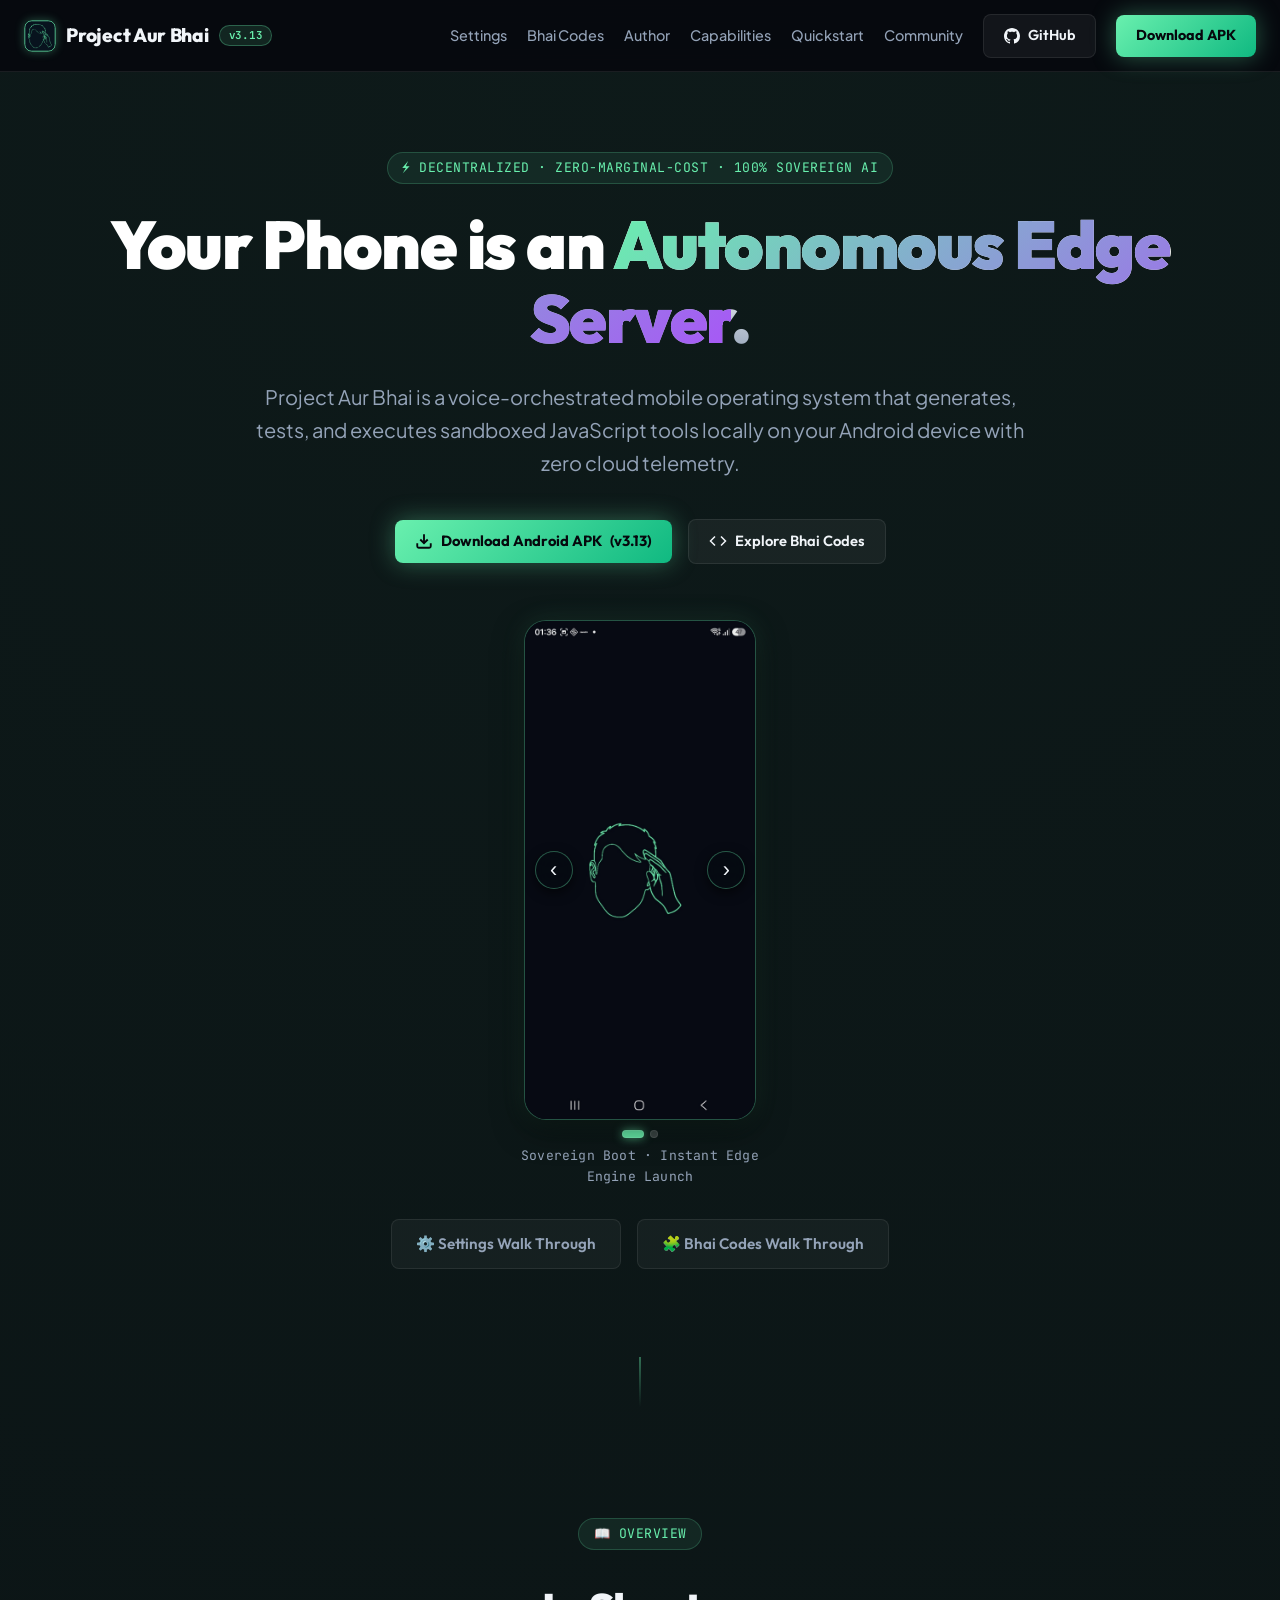
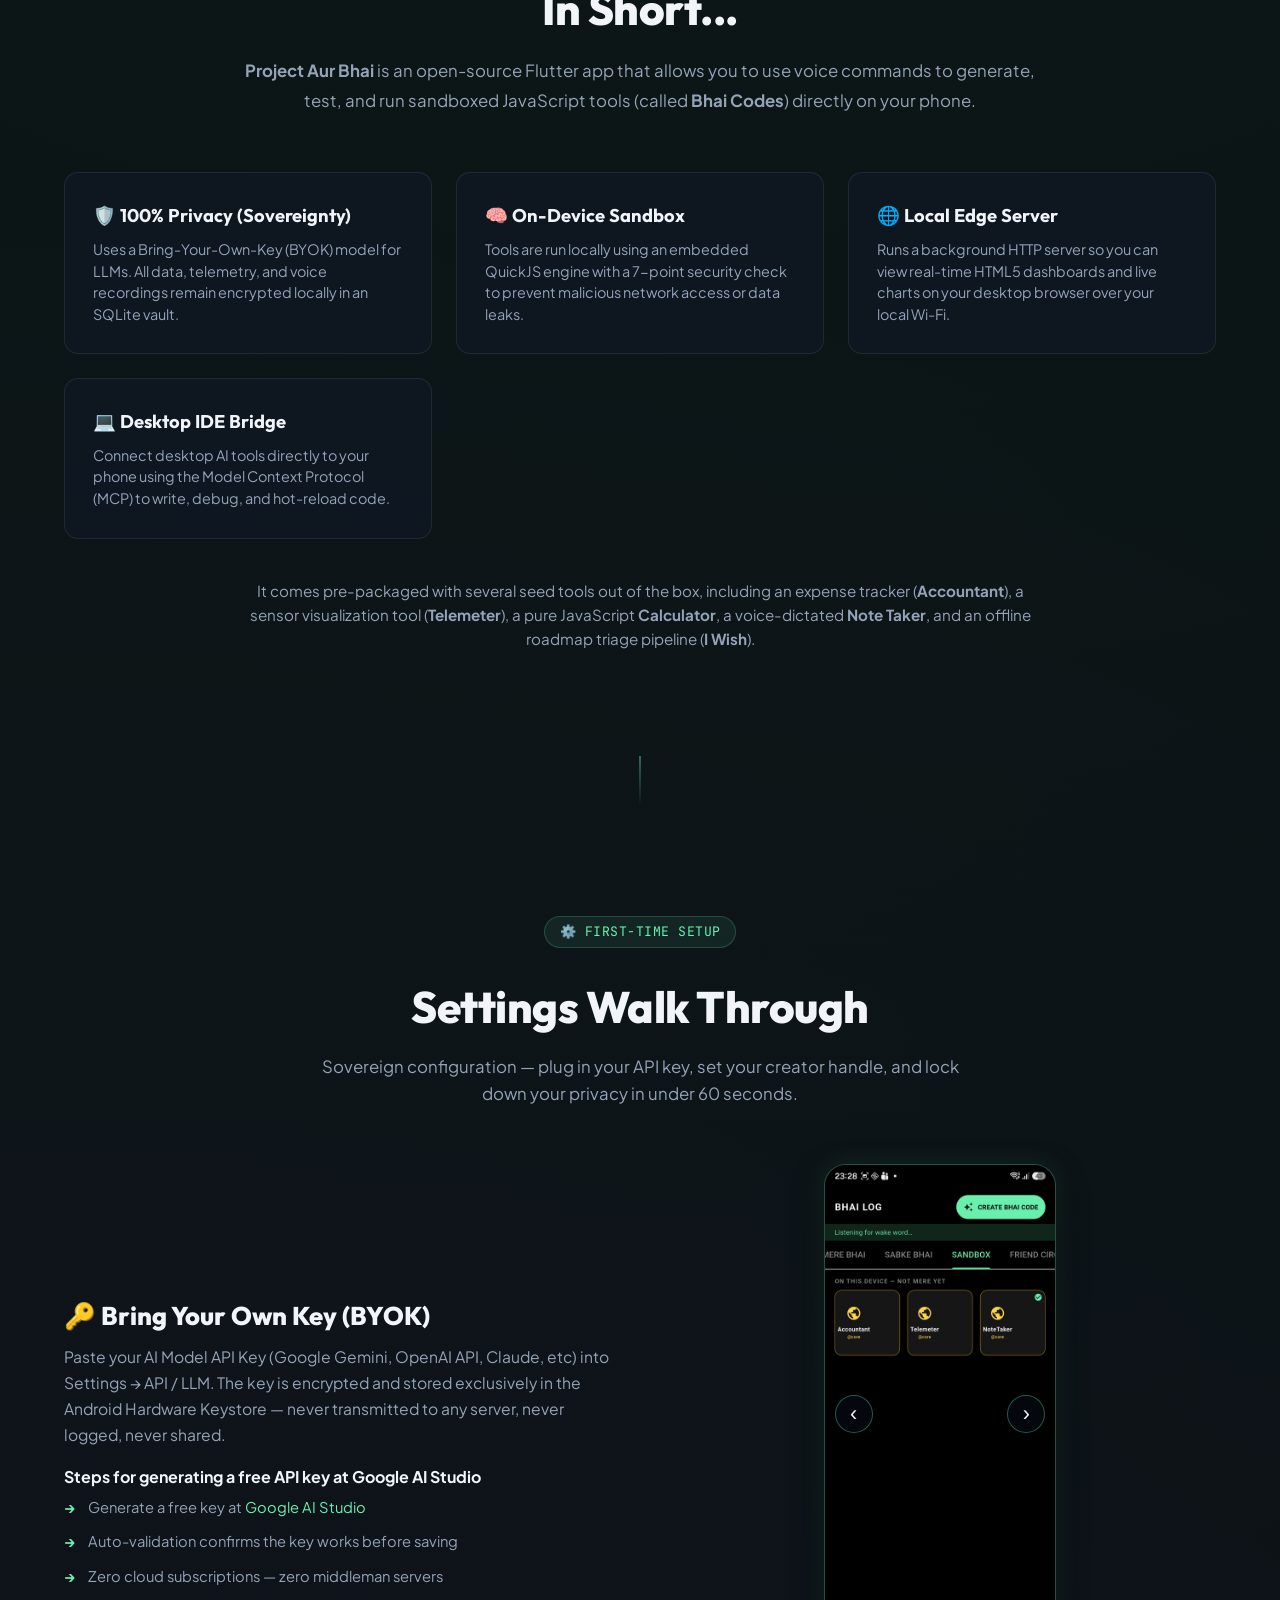
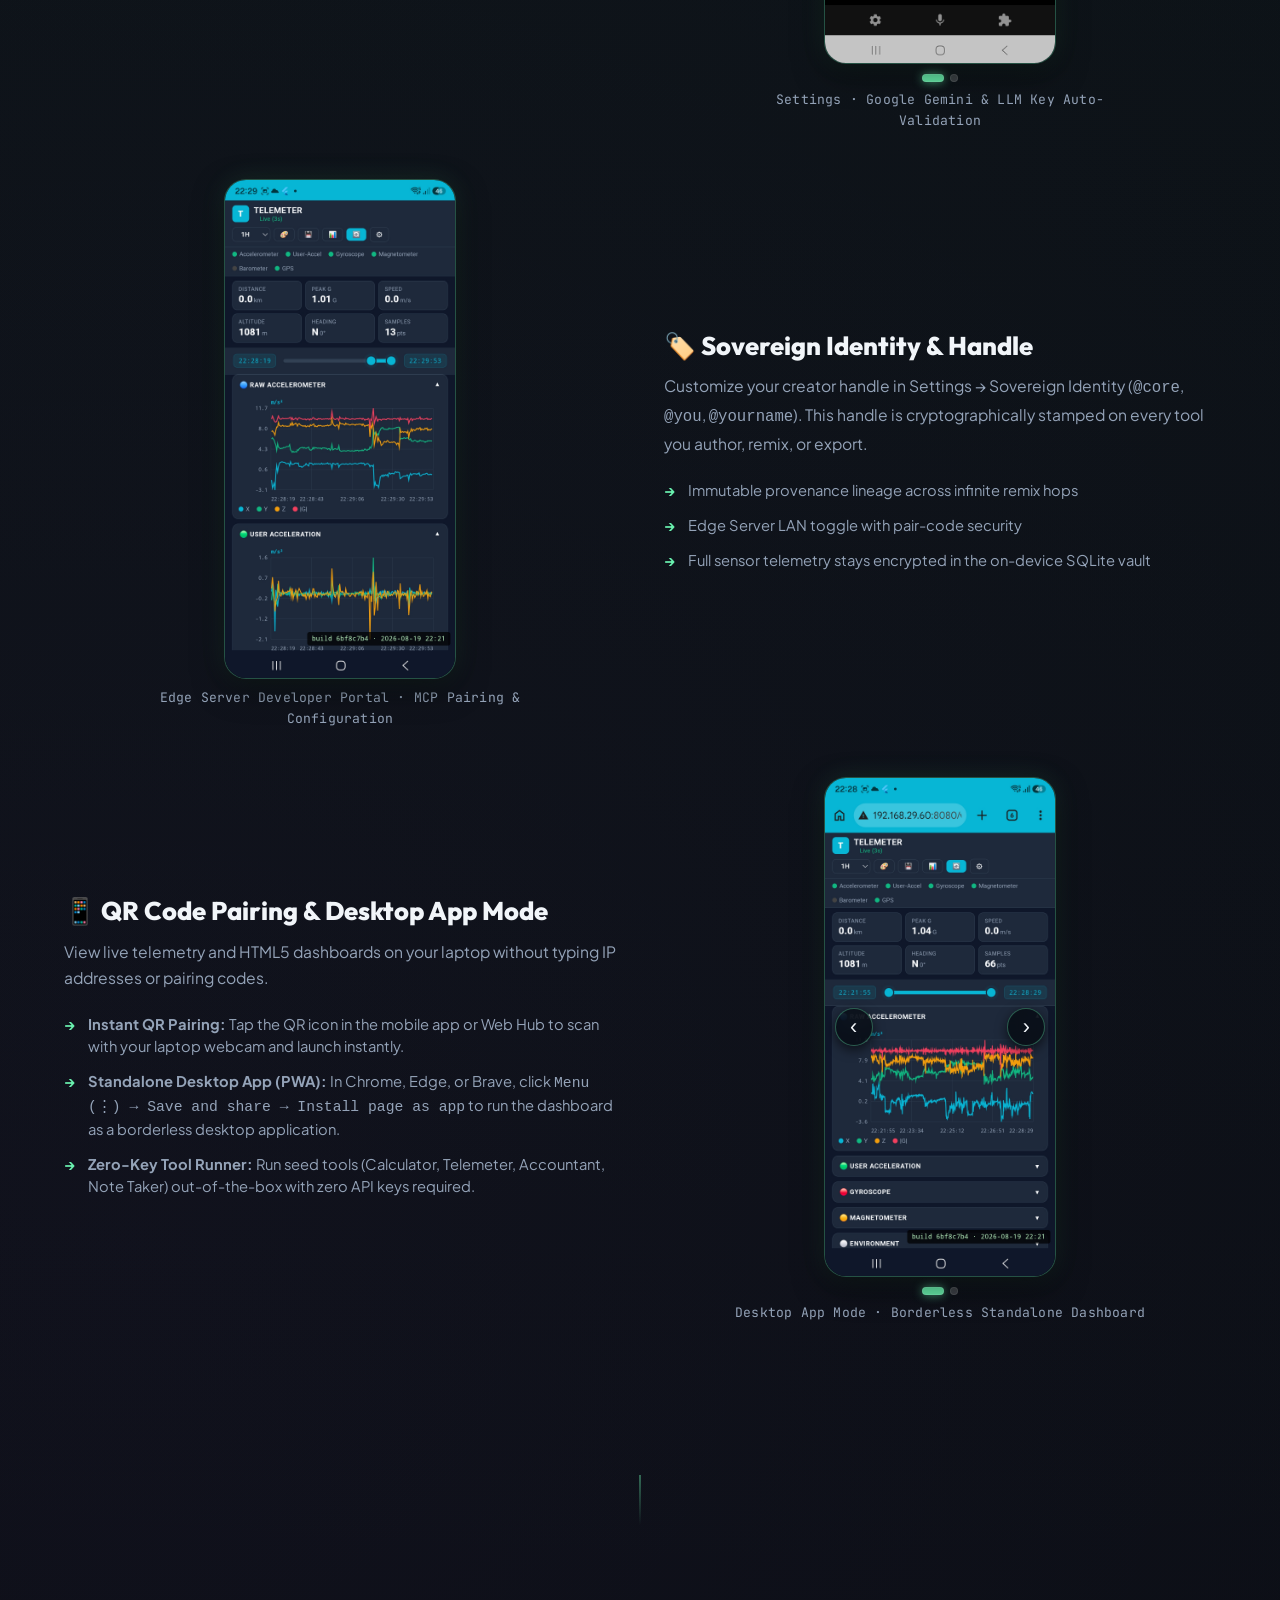
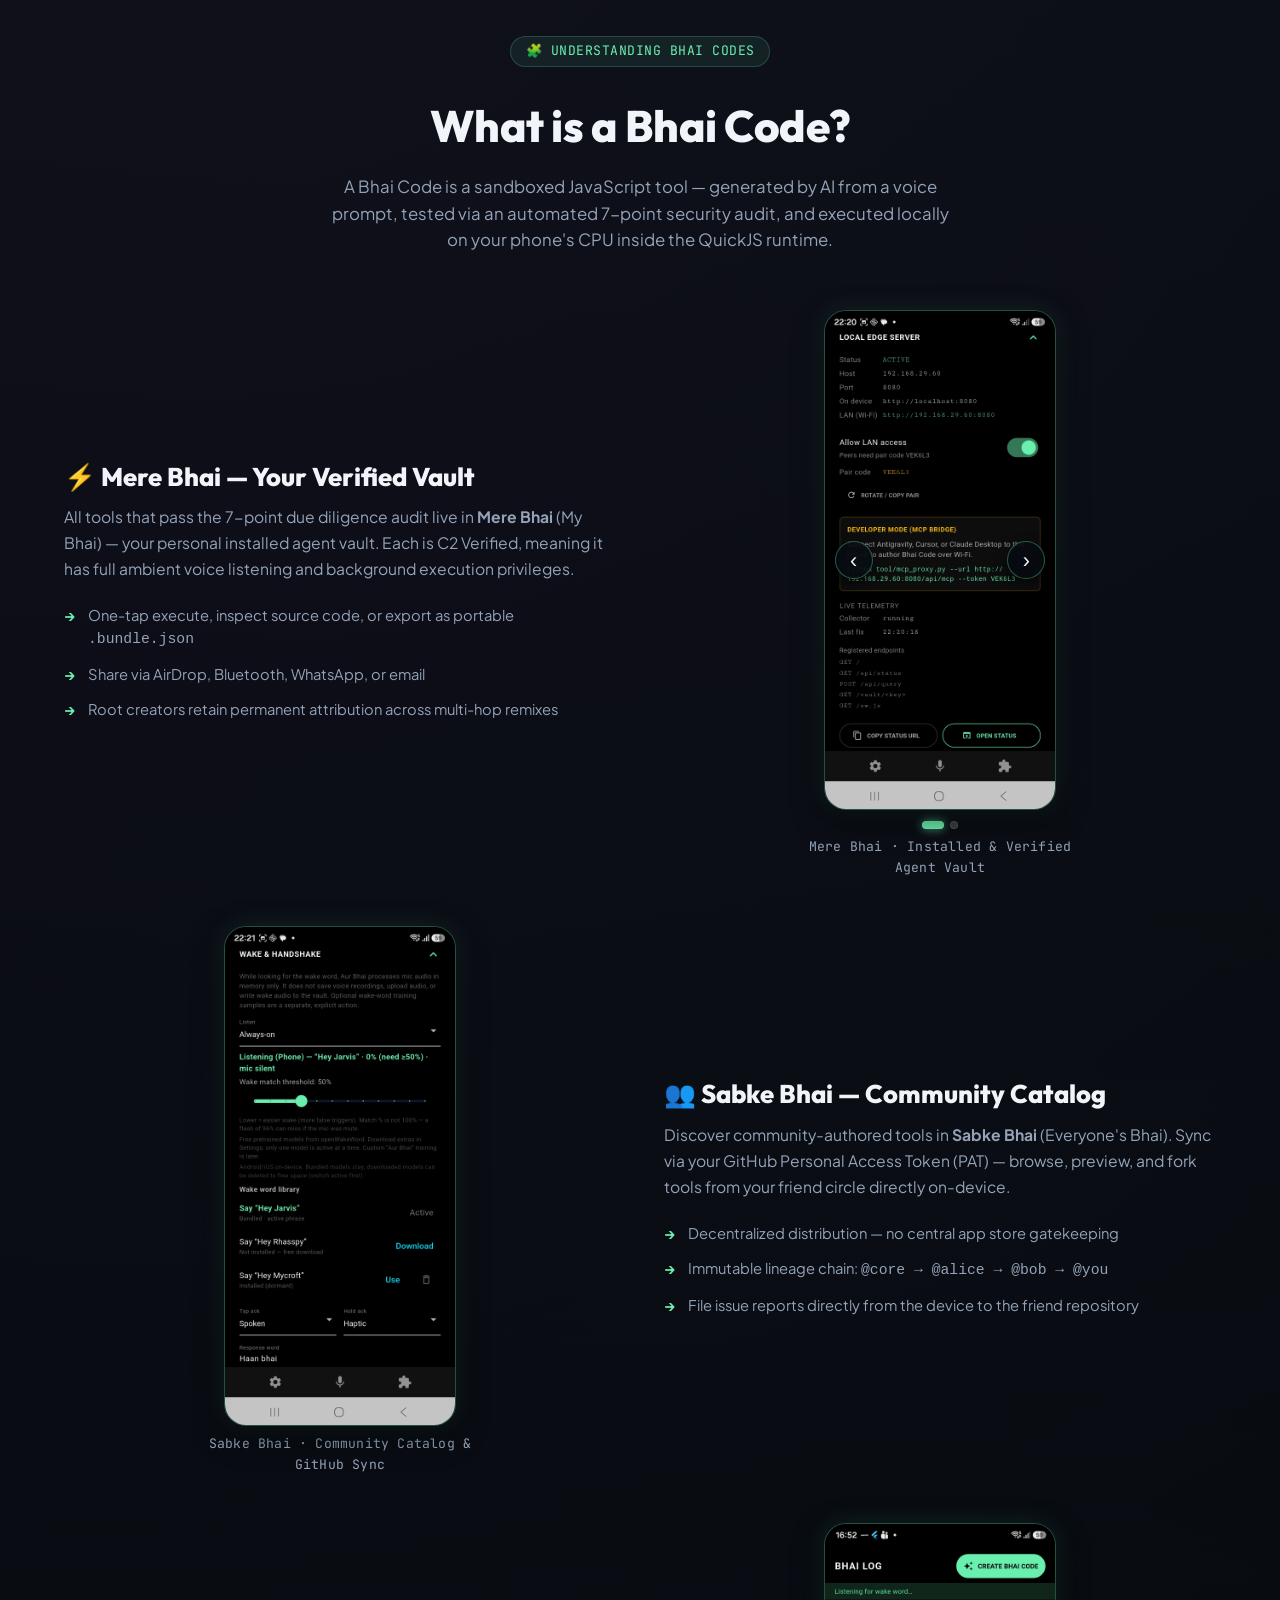
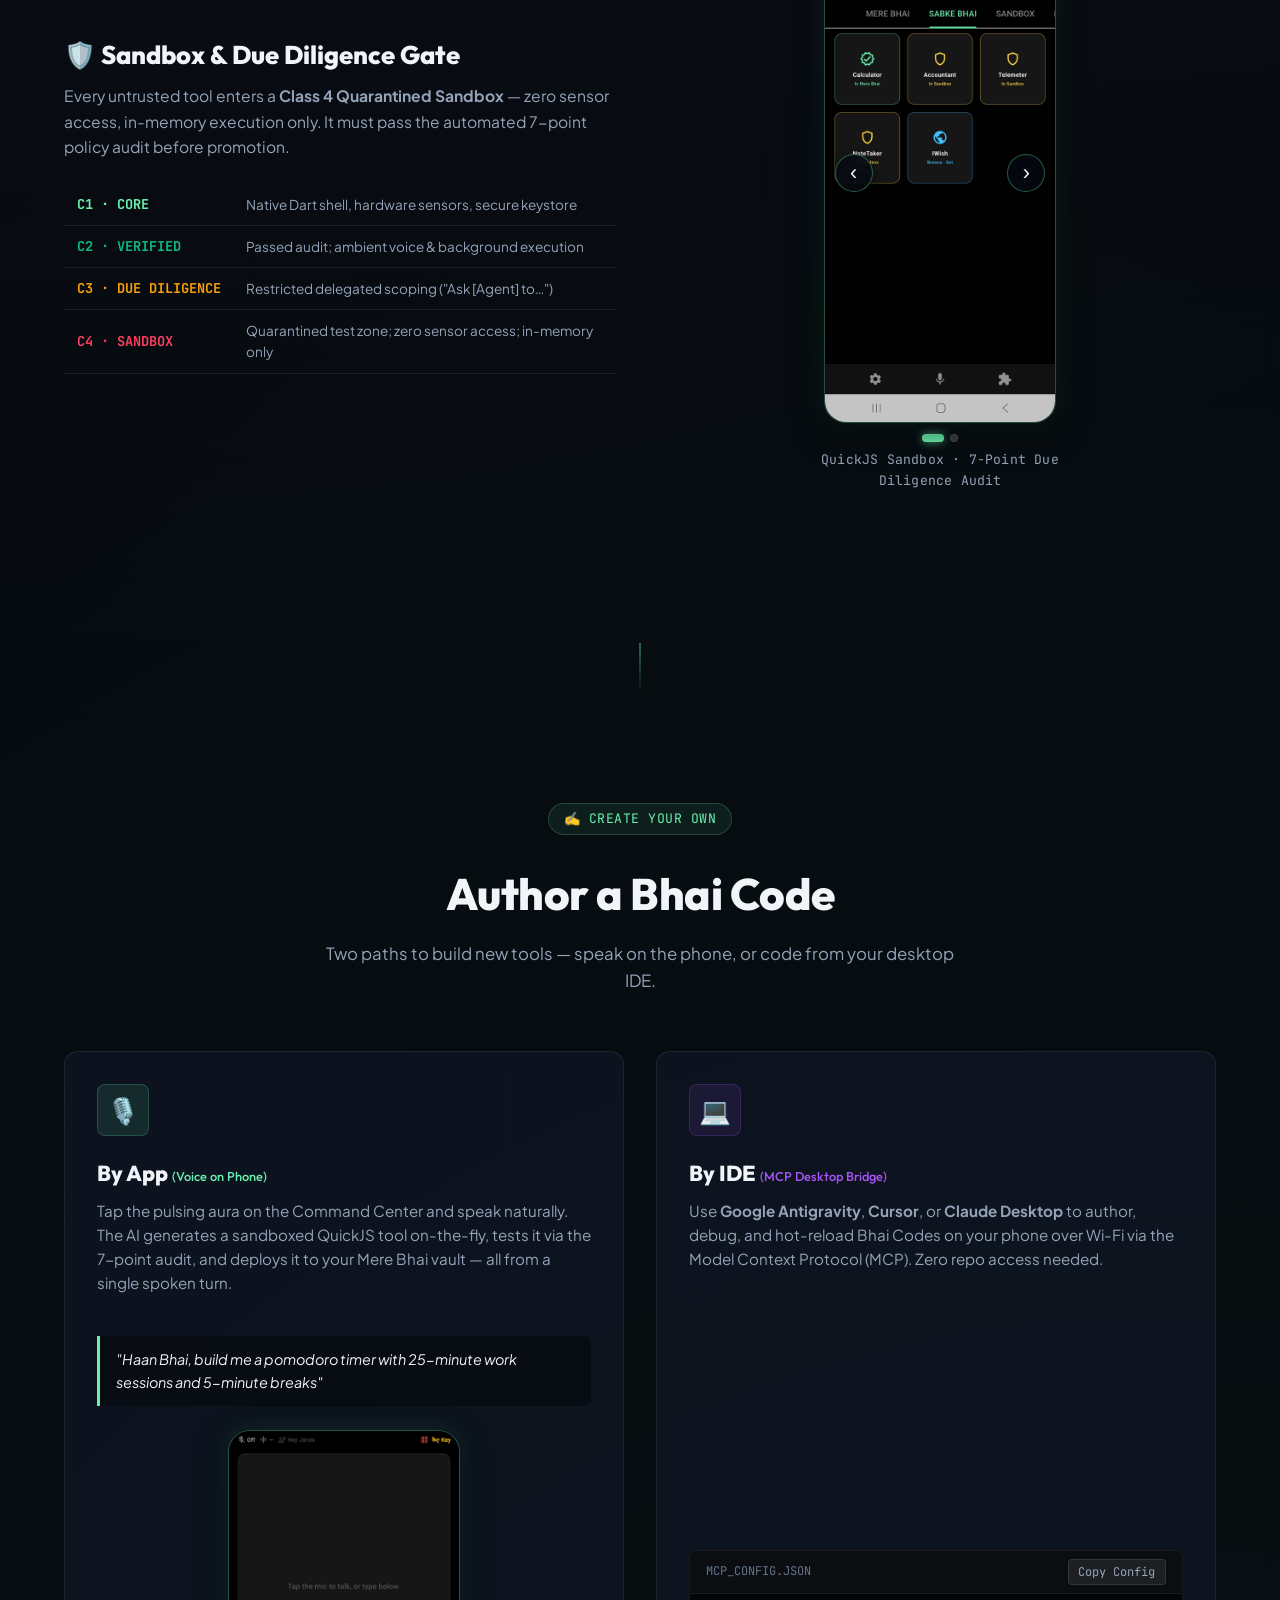
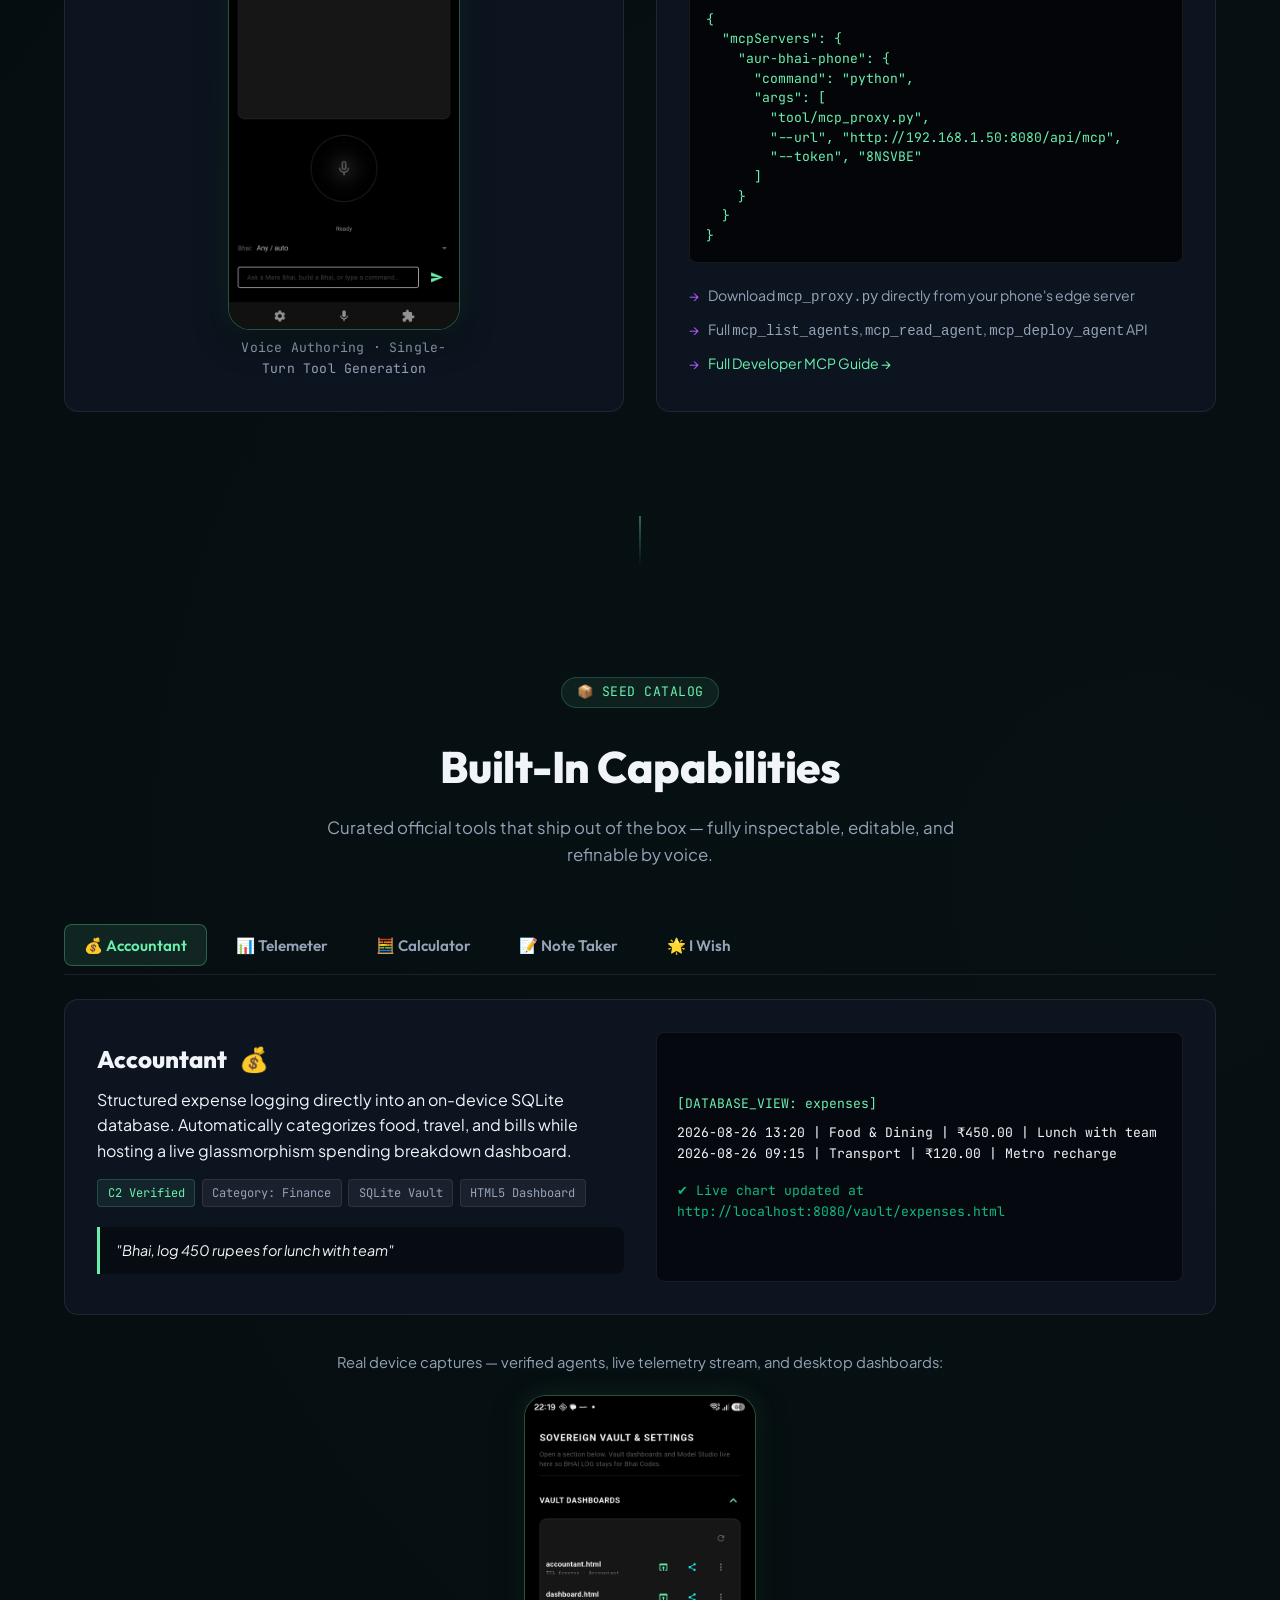
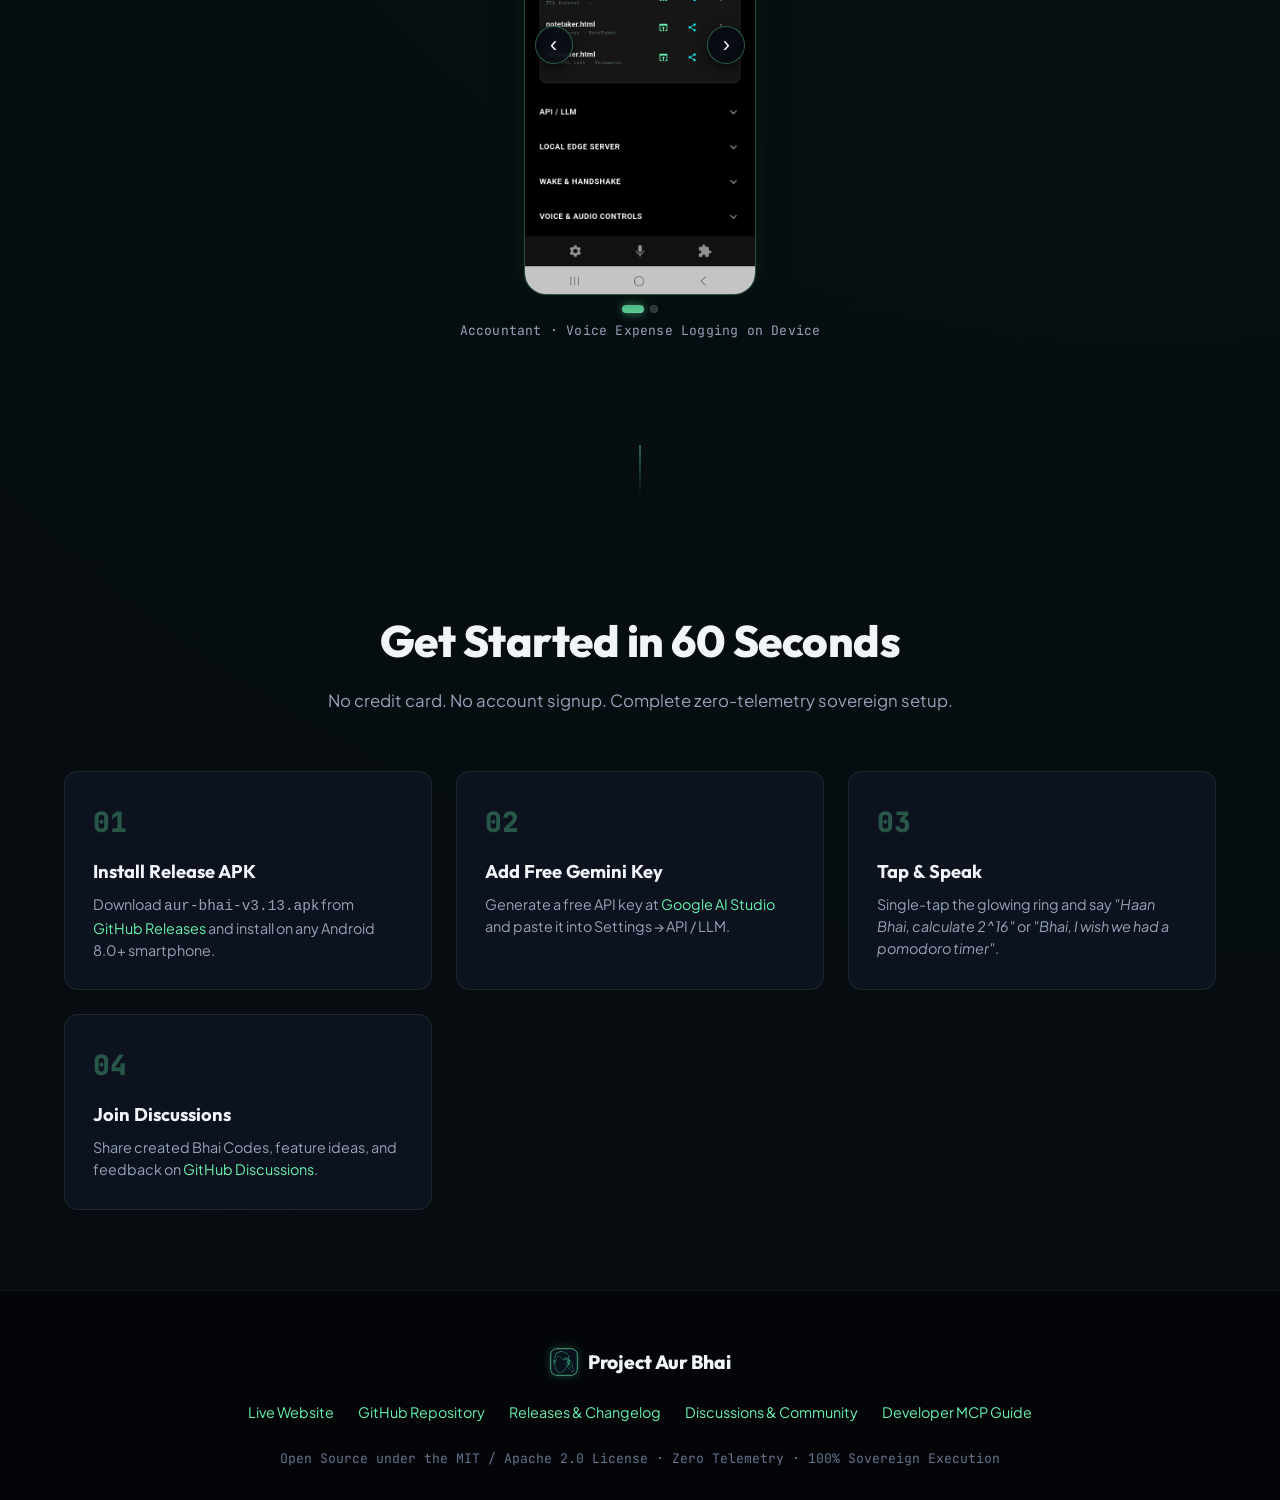
==== commit b1d8e882: "chore(release): bump version to 3.13.0+13 and introduce automated release sync for documentation" ====
--- a/docs/index.html
+++ b/docs/index.html
@@ -26,7 +26,7 @@
         <img src="aur_bhai_logo.svg" alt="Aur Bhai Logo"
           style="width: 32px; height: 32px; border-radius: 8px; display: block; box-shadow: 0 0 10px rgba(105, 240, 174, 0.3);">
         <span>Project Aur Bhai</span>
-        <span class="badge-pill">v3.12</span>
+        <span class="badge-pill" id="latest-version-badge">v3.13</span>
       </div>
       <nav class="nav-links">
         <a href="#settings-walkthrough">Settings</a>
@@ -42,7 +42,7 @@
           </svg>
           GitHub
         </a>
-        <a href="#quickstart" class="btn btn-primary">Download APK</a>
+        <a href="https://github.com/tomarishan89/project_aur_bhai/releases/latest" class="btn btn-primary" id="nav-download-btn">Download APK</a>
       </nav>
     </div>
   </header>
@@ -59,13 +59,13 @@
     </p>
 
     <div class="hero-actions">
-      <a href="https://github.com/tomarishan89/project_aur_bhai/releases" target="_blank" class="btn btn-primary">
+      <a href="https://github.com/tomarishan89/project_aur_bhai/releases/latest" target="_blank" class="btn btn-primary" id="hero-download-btn">
         <svg width="18" height="18" viewBox="0 0 24 24" fill="none" stroke="currentColor" stroke-width="2.5">
           <path d="M21 15v4a2 2 0 0 1-2 2H5a2 2 0 0 1-2-2v-4" />
           <polyline points="7 10 12 15 17 10" />
           <line x1="12" y1="15" x2="12" y2="3" />
         </svg>
-        Download Android APK (v3.12)
+        Download Android APK <span id="hero-version-tag">(v3.13)</span>
       </a>
       <a href="#bhai-codes-walkthrough" class="btn btn-secondary">
         <svg width="18" height="18" viewBox="0 0 24 24" fill="none" stroke="currentColor" stroke-width="2">
@@ -466,8 +466,8 @@
       <div class="step-card">
         <div class="step-number">01</div>
         <h4>Install Release APK</h4>
-        <p>Download <code>aur-bhai-v3.12.apk</code> from <a
-            href="https://github.com/tomarishan89/project_aur_bhai/releases" target="_blank">GitHub Releases</a> and
+        <p>Download <code id="latest-apk-filename">aur-bhai-v3.13.apk</code> from <a
+            href="https://github.com/tomarishan89/project_aur_bhai/releases/latest" target="_blank">GitHub Releases</a> and
           install on any Android 8.0+ smartphone.</p>
       </div>
       <div class="step-card">
